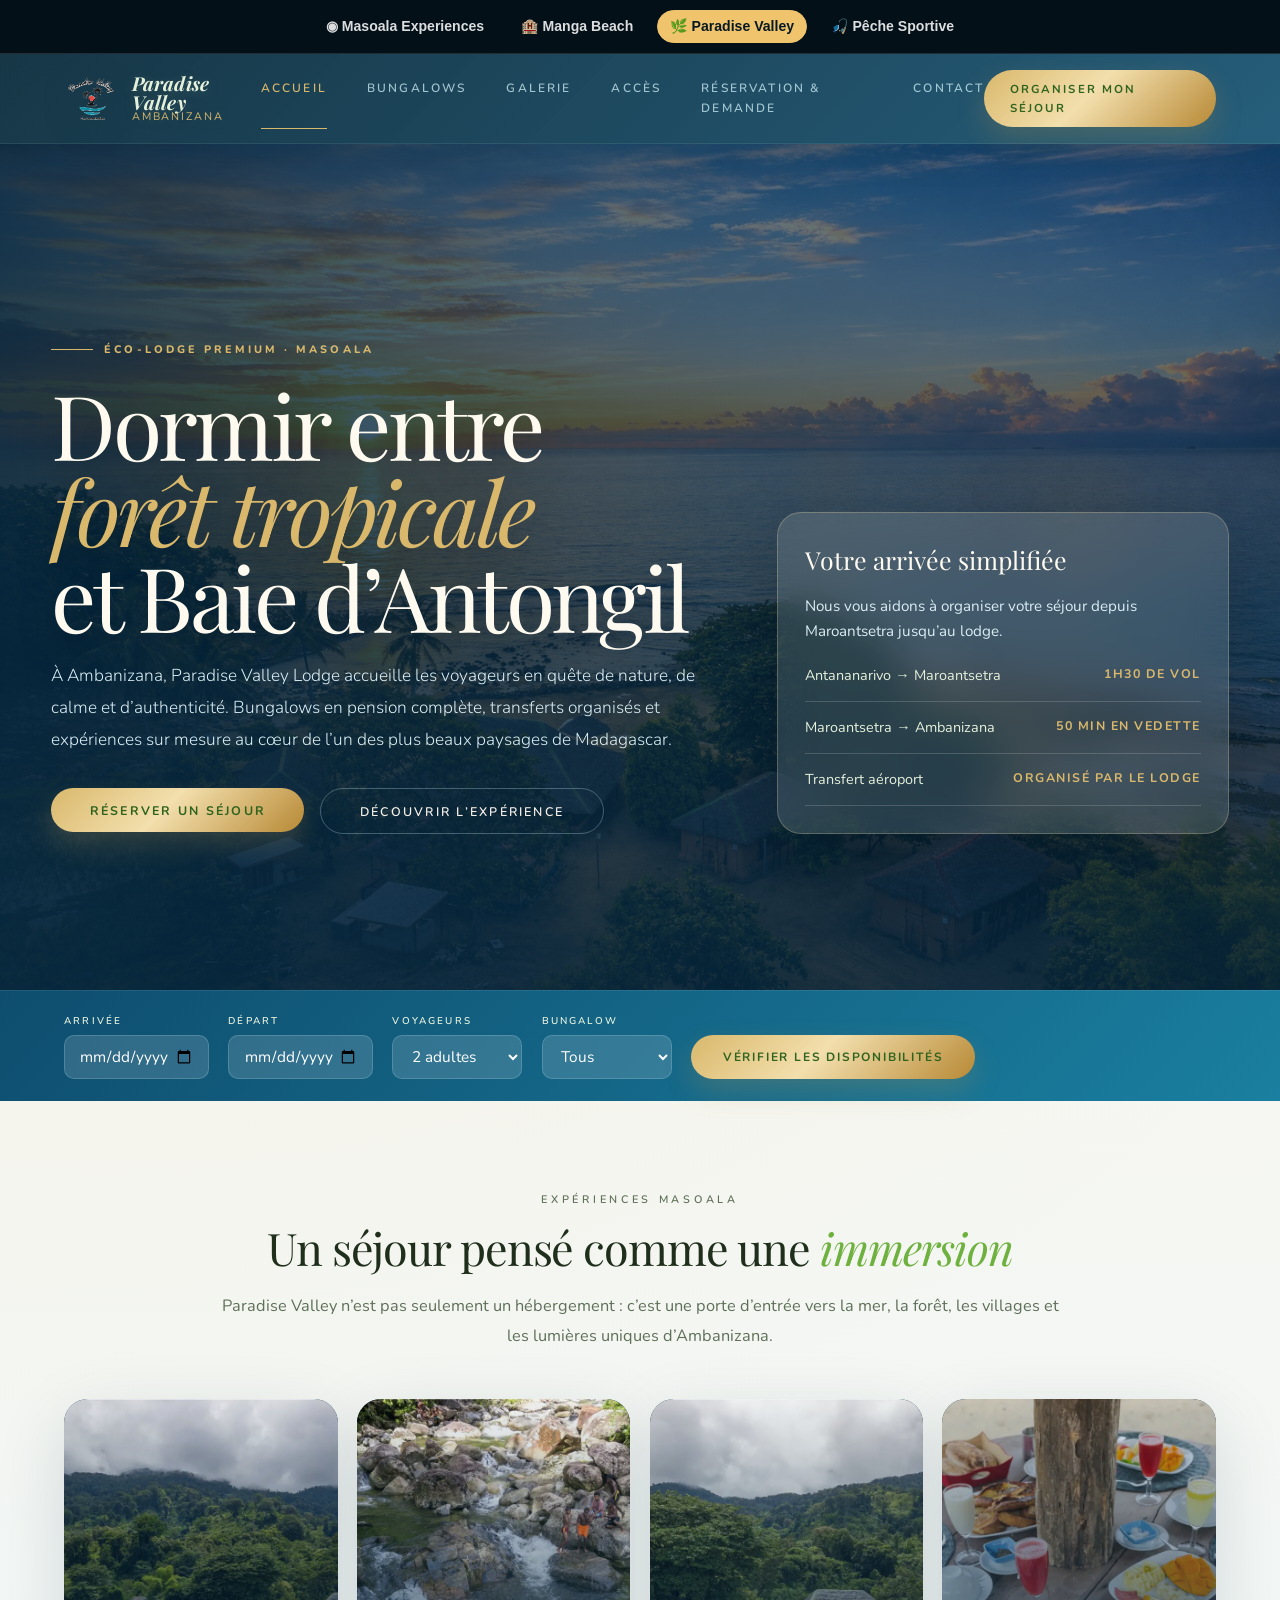
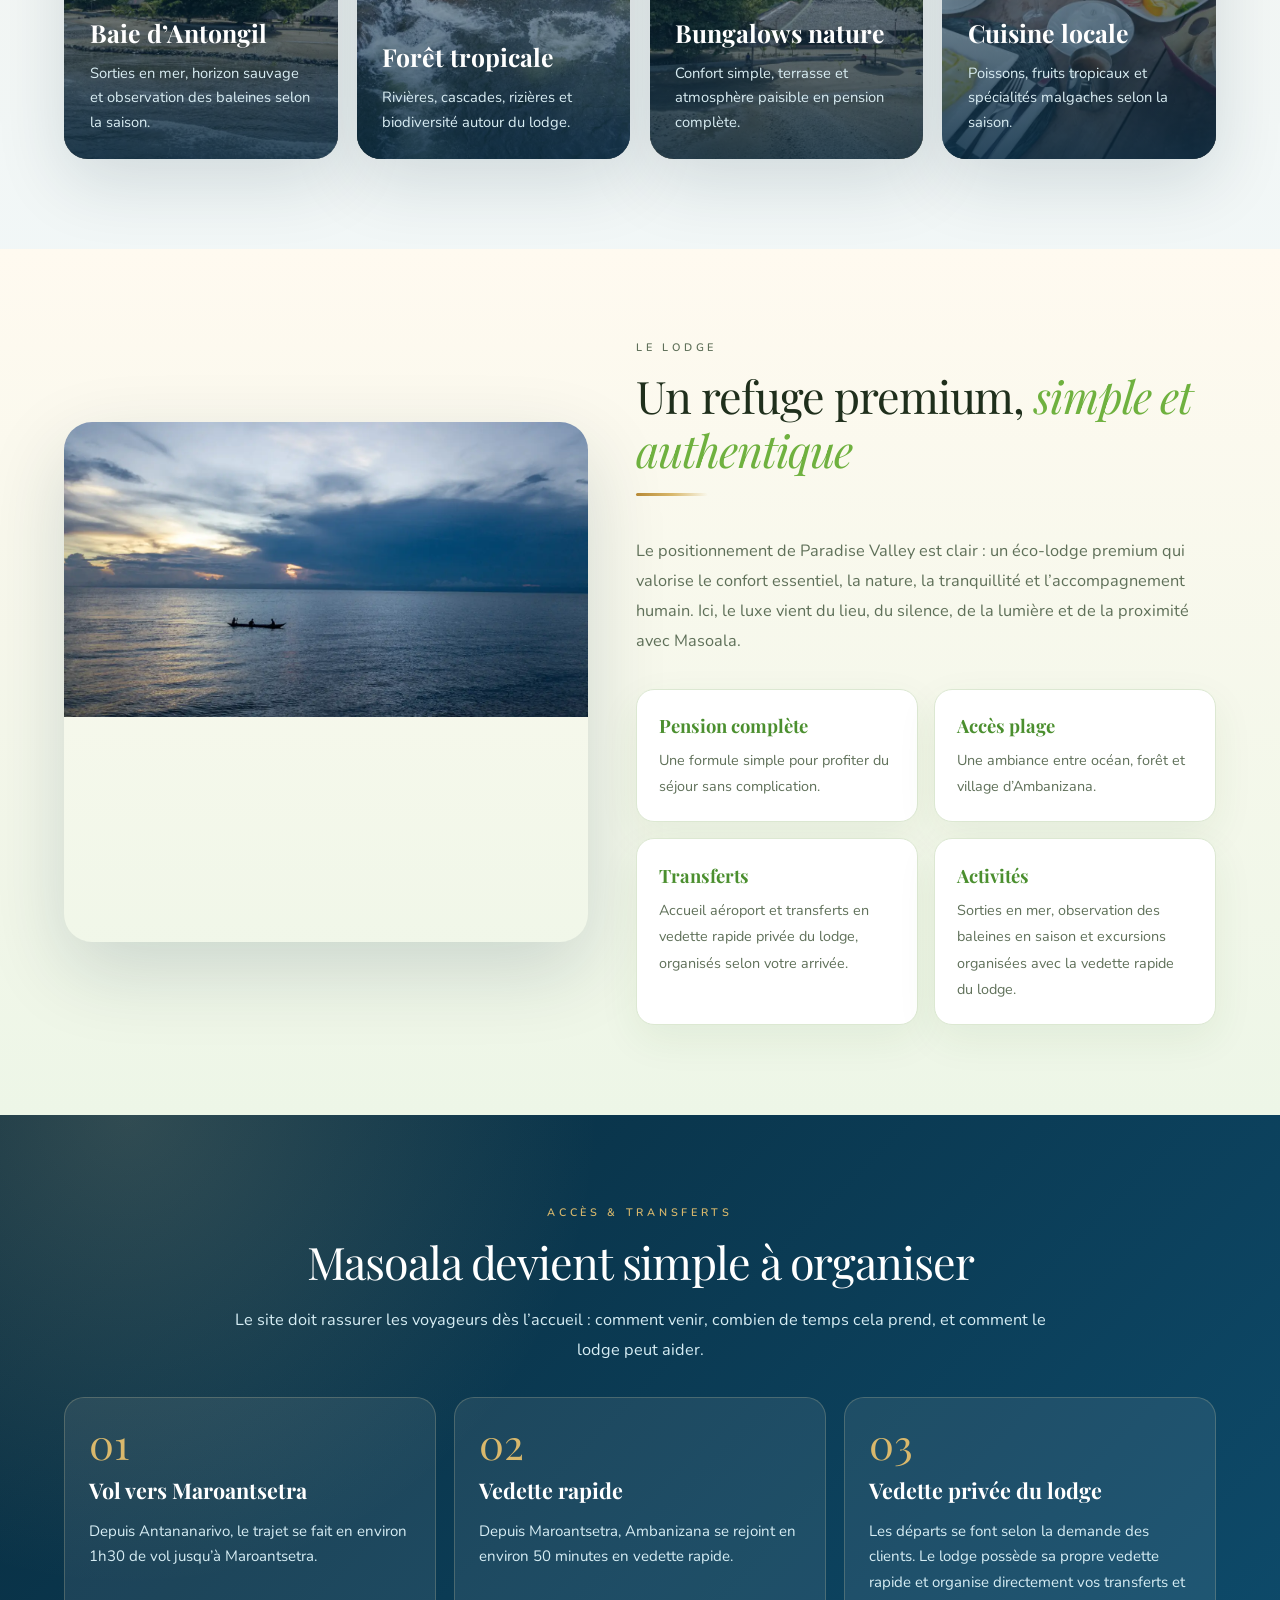
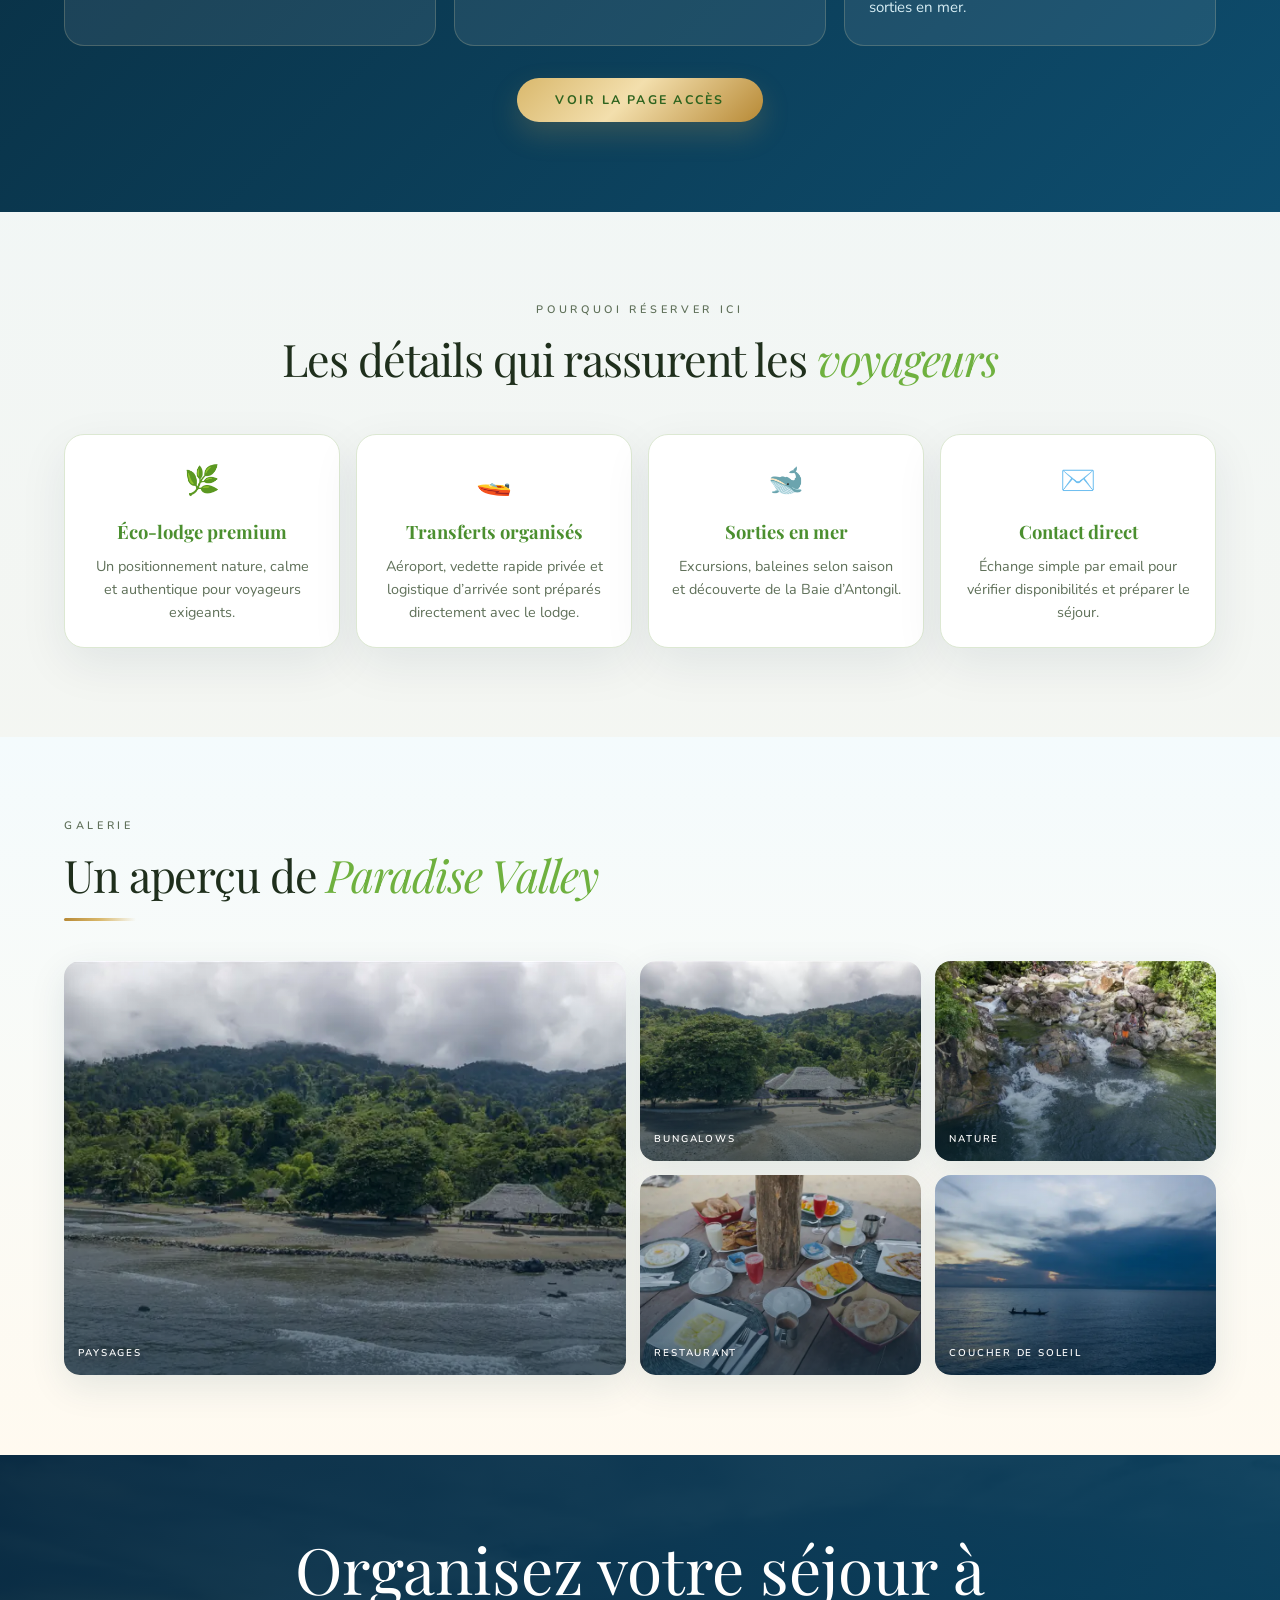
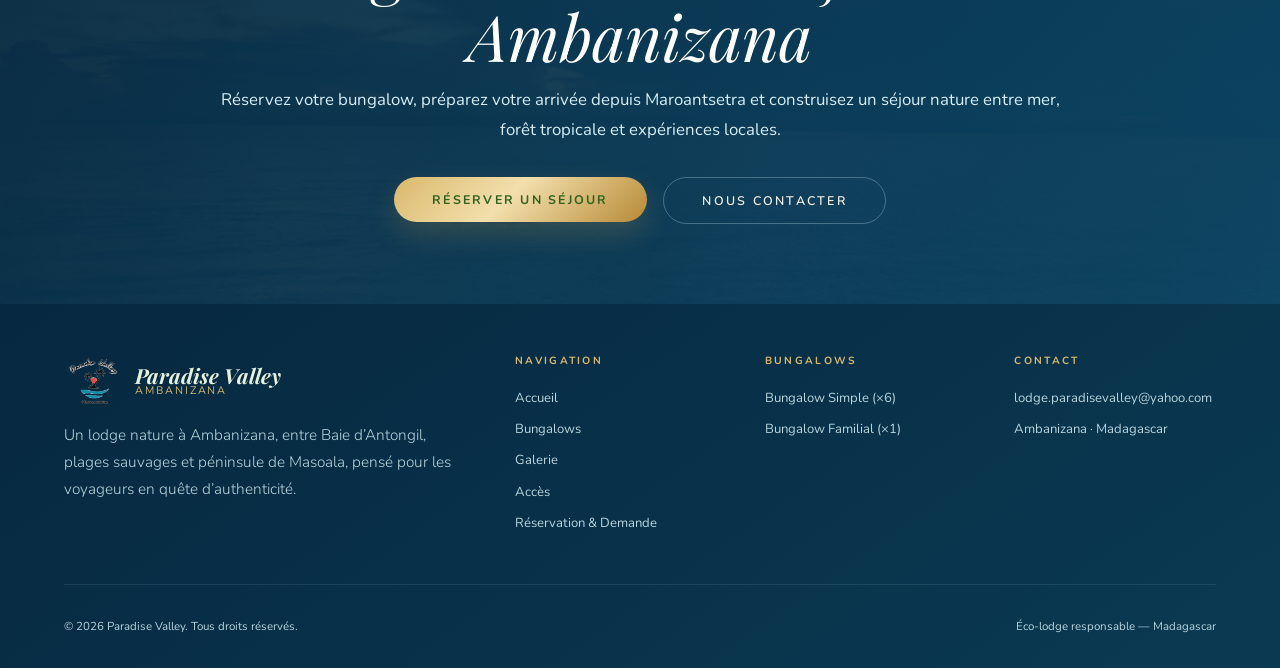
==== index.html @ 570cbd29 "Add files via upload" ====
<!DOCTYPE html>

<html lang="fr"> <head> <meta charset="utf-8"/><meta content="width=device-width, initial-scale=1.0" name="viewport"/> <link href="https://fonts.googleapis.com/css2?family=Playfair+Display:ital,wght@0,400;0,700;1,400&amp;family=Nunito:wght@300;400;600;700&amp;display=swap" rel="stylesheet"/> <style>*,*::before,*::after{margin:0;padding:0;box-sizing:border-box}:root{--ocean:#4b8f2f;--ocean-mid:#6fb13f;--ocean-light:#e6f1dc;--ocean-dark:#2f641f;--sand:#d9b86c;--sand-light:#f6f1e4;--sand-dark:#b78935;--white:#fff;--text:#1f2f1c;--muted:#5f7059;--border:#dce8d2;--light:#edf6e7;--gold-soft:#f0dfb2;--leaf:#73a843;}html{scroll-behavior:smooth}body{font-family:'Nunito',sans-serif;background:var(--sand-light);color:var(--text);overflow-x:hidden}a{text-decoration:none;color:inherit}nav{position:sticky;top:0;z-index:100;display:flex;justify-content:space-between;align-items:center;padding:1.2rem 4rem;background:var(--ocean);border-bottom:1px solid rgba(200,232,240,.1)}.nav-logo{font-family:'Playfair Display',serif;font-size:1.6rem;color:var(--ocean-light)}.nav-logo span{font-style:italic;color:var(--sand)}.nav-links{display:flex;gap:2.5rem;font-size:.75rem;font-weight:600;letter-spacing:.18em;text-transform:uppercase}.nav-links a{color:#8ac8dc;transition:color .2s}.nav-links a:hover,.nav-links a.active{color:var(--sand)}.nav-cta{background:var(--sand);color:var(--ocean);padding:.6rem 1.6rem;font-size:.72rem;letter-spacing:.18em;text-transform:uppercase;font-weight:700;border-radius:2px;cursor:pointer;border:none}.hero{background:var(--ocean);min-height:92vh;display:flex;flex-direction:column;align-items:center;justify-content:center;position:relative;overflow:hidden}.hero-bg{position:absolute;inset:0;width:100%;height:100%}.hero-bg-img{position:absolute;inset:0;width:100%;height:100%;object-fit:cover;opacity:.72;filter:saturate(1.05) contrast(1.05)}.hero::before{content:'';position:absolute;inset:0;background:linear-gradient(180deg,rgba(10,58,82,.40),rgba(10,58,82,.70)),radial-gradient(circle at 50% 35%,rgba(232,213,163,.18),transparent 42%);z-index:1}.hero-content{position:relative;z-index:2;text-align:center;padding:3rem 2rem;animation:fadeUp 1s ease both}@keyframes fadeUp{from{opacity:0;transform:translateY(28px)}to{opacity:1;transform:translateY(0)}}.hero-badge{display:inline-block;border:1px solid var(--sand);color:var(--sand);font-size:.68rem;letter-spacing:.28em;text-transform:uppercase;padding:.45rem 1.4rem;margin-bottom:2rem;border-radius:1px;font-weight:600}.hero-title{font-family:'Playfair Display',serif;font-size:clamp(3rem,7vw,5.5rem);font-weight:400;color:#f5f0e8;line-height:1.08;margin-bottom:1rem}.hero-title em{font-style:italic;color:var(--sand)}.hero-sub{font-size:.9rem;color:var(--ocean-light);font-weight:300;letter-spacing:.12em;margin-bottom:3rem}.hero-actions{display:flex;gap:1rem;justify-content:center;flex-wrap:wrap}.btn-primary{background:var(--sand);color:var(--ocean);padding:.85rem 2.4rem;font-family:'Nunito',sans-serif;font-size:.78rem;letter-spacing:.18em;text-transform:uppercase;font-weight:700;border:none;border-radius:2px;cursor:pointer;transition:opacity .2s,transform .15s}.btn-primary:hover{opacity:.88;transform:translateY(-1px)}.btn-outline{background:transparent;color:#f5f0e8;padding:.85rem 2.4rem;font-family:'Nunito',sans-serif;font-size:.78rem;letter-spacing:.18em;text-transform:uppercase;font-weight:600;border:1px solid rgba(200,232,240,.4);border-radius:2px;cursor:pointer}.btn-outline:hover{border-color:var(--sand);color:var(--sand)}.btn-outline-light{background:transparent;color:#f5f0e8;padding:.85rem 2.4rem;font-family:'Nunito',sans-serif;font-size:.78rem;letter-spacing:.18em;text-transform:uppercase;font-weight:600;border:1px solid rgba(200,232,240,.3);border-radius:2px;cursor:pointer}.hero-scroll{position:absolute;bottom:2rem;left:50%;transform:translateX(-50%);display:flex;flex-direction:column;align-items:center;gap:.5rem;color:rgba(200,232,240,.5);font-size:.65rem;letter-spacing:.2em;text-transform:uppercase;z-index:2}.scroll-line{width:1px;height:40px;background:linear-gradient(to bottom,rgba(200,232,240,.5),transparent);animation:sLine 1.8s ease-in-out infinite}@keyframes sLine{0%{transform:scaleY(0);transform-origin:top}50%{transform:scaleY(1);transform-origin:top}51%{transform:scaleY(1);transform-origin:bottom}100%{transform:scaleY(0);transform-origin:bottom}}.wave{background:var(--ocean);line-height:0}.wave svg{display:block;width:100%}.booking-bar{background:var(--ocean-mid);padding:1.4rem 4rem;display:flex;align-items:flex-end;gap:1.2rem;flex-wrap:wrap}.bk-group{display:flex;flex-direction:column;gap:.35rem}.bk-group label{font-size:.62rem;letter-spacing:.22em;text-transform:uppercase;color:var(--ocean-light);font-weight:600}.bk-group input,.bk-group select{background:rgba(255,255,255,.12);border:1px solid rgba(200,232,240,.2);color:#fff;padding:.55rem .9rem;font-family:'Nunito',sans-serif;font-size:.85rem;border-radius:2px;outline:none}.bk-group input:focus,.bk-group select:focus{border-color:var(--sand)}.bk-group input{width:145px}.bk-group select{width:130px}.bk-group select option{background:var(--ocean-mid)}.btn-search{background:var(--sand);color:var(--ocean);border:none;padding:.7rem 2rem;font-family:'Nunito',sans-serif;font-size:.75rem;letter-spacing:.15em;text-transform:uppercase;font-weight:700;border-radius:2px;cursor:pointer}.nature-strip{background:var(--light);border-top:1px solid var(--border);border-bottom:1px solid var(--border);padding:1.8rem 4rem;display:flex;justify-content:space-around;align-items:center;text-align:center;flex-wrap:wrap;gap:1rem}.ni-label{font-size:.68rem;letter-spacing:.18em;text-transform:uppercase;color:var(--ocean-mid);display:block;margin-top:.4rem;font-weight:600}.section{padding:5rem 4rem}.section-label{font-size:.68rem;letter-spacing:.28em;text-transform:uppercase;color:var(--muted);margin-bottom:.8rem;font-weight:600}.section-title{font-family:'Playfair Display',serif;font-size:clamp(2rem,4vw,2.8rem);font-weight:400;line-height:1.2;margin-bottom:1rem}.section-title em{font-style:italic;color:var(--ocean-mid)}.sand-line{width:50px;height:2px;background:var(--sand-dark);margin-bottom:2.5rem;border-radius:1px}.rooms-grid{display:grid;grid-template-columns:repeat(auto-fit,minmax(260px,1fr));gap:1.5rem}.room-card{background:#fff;border-radius:8px;overflow:hidden;border:1px solid var(--border);transition:transform .25s,box-shadow .25s}.room-card:hover{transform:translateY(-5px);box-shadow:0 16px 48px rgba(14,77,110,.1)}.room-img{height:200px;display:flex;align-items:center;justify-content:center;position:relative;overflow:hidden}.ri-1{background:linear-gradient(135deg,#0e4d6e,#0a3a52)}.ri-2{background:linear-gradient(135deg,#1a7fa0,#0e4d6e)}.ri-3{background:linear-gradient(135deg,#0a3a52,#062840)}.room-tag{position:absolute;top:12px;right:12px;background:var(--sand);color:var(--ocean);font-size:.6rem;letter-spacing:.12em;text-transform:uppercase;padding:4px 10px;border-radius:1px;font-weight:700}.room-body{padding:1.4rem}.room-type{font-size:.62rem;letter-spacing:.22em;text-transform:uppercase;color:var(--muted);margin-bottom:.4rem;font-weight:600}.room-name{font-family:'Playfair Display',serif;font-size:1.3rem;color:var(--ocean);margin-bottom:.6rem}.room-desc{font-size:.82rem;color:var(--muted);line-height:1.7;margin-bottom:1rem;font-weight:300}.room-feats{display:flex;gap:.6rem;flex-wrap:wrap;margin-bottom:1.2rem}.feat{font-size:.68rem;background:var(--light);color:var(--ocean-mid);padding:3px 10px;border-radius:20px;border:1px solid var(--border);font-weight:600}.room-footer{display:flex;justify-content:space-between;align-items:center;border-top:1px solid var(--border);padding-top:1rem}.room-price{font-family:'Playfair Display',serif;font-size:1.3rem;color:var(--ocean)}.room-price span{font-size:.65rem;font-family:'Nunito',sans-serif;color:var(--muted)}.room-btn{background:var(--ocean);color:#fff;border:none;padding:.5rem 1.2rem;font-size:.7rem;letter-spacing:.12em;text-transform:uppercase;border-radius:2px;cursor:pointer;font-family:'Nunito',sans-serif;font-weight:600}.room-btn:hover{background:var(--ocean-mid)}.highlights{background:var(--ocean);padding:5rem 4rem;display:grid;grid-template-columns:1fr 1fr;gap:4rem;align-items:center}.hl-title{font-family:'Playfair Display',serif;font-size:clamp(2rem,4vw,2.8rem);font-weight:400;line-height:1.2;margin-bottom:1rem;color:#f5f0e8}.hl-title em{font-style:italic;color:var(--sand)}.hl-p{font-size:.9rem;color:#a8d8e8;line-height:1.9;font-weight:300;margin-bottom:2rem}.hl-grid{display:grid;grid-template-columns:1fr 1fr;gap:1.2rem}.hl-card{background:rgba(255,255,255,.06);border:1px solid rgba(200,232,240,.12);border-radius:6px;padding:1.2rem}.hl-name{font-family:'Playfair Display',serif;font-size:1rem;color:#f5f0e8;margin-bottom:.4rem}.hl-desc{font-size:.75rem;color:#7ab8cc;line-height:1.6;font-weight:300}.gallery-preview{background:var(--light);padding:5rem 4rem}.gallery-grid{display:grid;grid-template-columns:2fr 1fr 1fr;grid-template-rows:200px 200px;gap:10px;margin-top:2.5rem}.photo-cover{width:100%;height:100%;object-fit:cover;display:block;transition:transform .45s ease}.gi:hover .photo-cover{transform:scale(1.06)}.gi{border-radius:6px;overflow:hidden;position:relative;cursor:pointer}.gi:first-child{grid-row:1/3}.gi-inner{width:100%;height:100%;display:flex;align-items:center;justify-content:center;transition:transform .4s ease}.gi:hover .gi-inner{transform:scale(1.05)}.gc1{background:linear-gradient(135deg,#0e4d6e,#062840)}.gc2{background:linear-gradient(135deg,#1a7fa0,#0e4d6e)}.gc3{background:linear-gradient(135deg,#0a3a52,#1a7fa0)}.gc4{background:linear-gradient(135deg,#1a7fa0,#2a9fc8)}.gc5{background:linear-gradient(135deg,#0e4d6e,#1a7fa0)}.gi-overlay{position:absolute;inset:0;background:rgba(14,77,110,0);transition:background .3s}.gi:hover .gi-overlay{background:rgba(14,77,110,.35)}.gi-label{position:absolute;bottom:.8rem;left:.9rem;font-size:.62rem;letter-spacing:.18em;text-transform:uppercase;color:rgba(255,255,255,.75);font-weight:600}.testi-grid{display:grid;grid-template-columns:repeat(auto-fit,minmax(240px,1fr));gap:1.5rem;margin-top:3rem}.testi-card{background:#fff;border:1px solid var(--border);border-radius:8px;padding:1.8rem;text-align:left}.testi-stars{color:var(--sand-dark);font-size:.9rem;letter-spacing:3px;margin-bottom:1rem}.testi-text{font-family:'Playfair Display',serif;font-size:1rem;font-style:italic;line-height:1.7;color:var(--ocean);margin-bottom:1.2rem}.testi-author{font-size:.72rem;letter-spacing:.12em;text-transform:uppercase;color:var(--muted);font-weight:600}.cta-strip{background:var(--ocean);padding:4rem;display:flex;justify-content:space-between;align-items:center;flex-wrap:wrap;gap:2rem}.cta-title{font-family:'Playfair Display',serif;font-size:2.2rem;font-weight:400;color:#f5f0e8}.cta-title em{font-style:italic;color:var(--sand)}.cta-sub{font-size:.85rem;color:#8ac8dc;margin-top:.4rem;font-weight:300}footer{background:var(--ocean-dark);color:#f5f0e8;padding:3rem 4rem 2rem}.ft-top{display:grid;grid-template-columns:2fr 1fr 1fr 1fr;gap:3rem;padding-bottom:2.5rem;border-bottom:1px solid rgba(200,232,240,.1);margin-bottom:2rem}.ft-logo{font-family:'Playfair Display',serif;font-size:1.5rem;color:var(--ocean-light);margin-bottom:.8rem}.ft-logo span{font-style:italic;color:var(--sand)}.ft-desc{font-size:.8rem;color:#5a8a9f;line-height:1.8;font-weight:300}.ft-col-title{font-size:.65rem;letter-spacing:.22em;text-transform:uppercase;color:var(--sand);margin-bottom:1.2rem;font-weight:700}.ft-col a{display:block;font-size:.82rem;color:#5a8a9f;margin-bottom:.6rem;transition:color .2s}.ft-col a:hover{color:var(--ocean-light)}.ft-bottom{display:flex;justify-content:space-between;align-items:center;font-size:.72rem;color:#a8c9a0;flex-wrap:wrap;gap:1rem}@media(max-width:768px){nav{padding:1rem 1.5rem}.nav-links{display:none}.hero-title{font-size:2.5rem}.booking-bar{padding:1.2rem 1.5rem}.section{padding:3rem 1.5rem}.highlights{grid-template-columns:1fr;padding:3rem 1.5rem;gap:2rem}.gallery-grid{grid-template-columns:1fr 1fr;grid-template-rows:auto}.gi:first-child{grid-row:auto;grid-column:1/3;height:200px}.ft-top{grid-template-columns:1fr;gap:2rem}.cta-strip{padding:2.5rem 1.5rem}.nature-strip{padding:1.5rem}}.hamburger{display:none;flex-direction:column;gap:5px;cursor:pointer;padding:4px;background:none;border:none;z-index:200}.hamburger span{display:block;width:24px;height:2px;background:var(--ocean-light);border-radius:2px;transition:all .3s}.hamburger.open span:nth-child(1){transform:translateY(7px) rotate(45deg)}.hamburger.open span:nth-child(2){opacity:0}.hamburger.open span:nth-child(3){transform:translateY(-7px) rotate(-45deg)}.mobile-menu{display:none;position:fixed;inset:0;background:var(--ocean-dark);z-index:150;flex-direction:column;align-items:center;justify-content:center;gap:2.5rem}.mobile-menu.open{display:flex}.mobile-menu a{font-family:'Playfair Display',serif;font-size:1.8rem;color:#f5f0e8;font-weight:400}.mobile-menu a:hover{color:var(--sand)}.mobile-menu .mob-cta{margin-top:1rem;background:var(--sand);color:var(--ocean);padding:.8rem 2.5rem;font-family:'Nunito',sans-serif;font-size:.8rem;letter-spacing:.18em;text-transform:uppercase;font-weight:700;border-radius:2px;border:none;cursor:pointer}@media(max-width:900px){nav{padding:1rem 1.5rem}.nav-links,.nav-cta{display:none}.hamburger{display:flex}.section{padding:3rem 1.2rem}.gallery-preview{padding:3rem 1.2rem}.hero-title{font-size:clamp(2rem,9vw,3.5rem)}.hero-badge{font-size:.6rem;letter-spacing:.18em}.hero-actions{flex-direction:column;align-items:center;gap:.8rem}.booking-bar{flex-direction:column;padding:1.5rem 1.2rem;gap:1rem}.bk-group input,.bk-group select{width:100%}.bk-group{width:100%}.btn-search{width:100%;padding:.75rem}.nature-strip{padding:1.5rem 1.2rem;gap:1.5rem;justify-content:center}.rooms-grid{grid-template-columns:1fr}.highlights{grid-template-columns:1fr;padding:3rem 1.2rem;gap:2.5rem}.hl-grid{grid-template-columns:1fr 1fr}.gallery-grid{grid-template-columns:1fr 1fr;grid-template-rows:auto}.gi:first-child{grid-row:auto;grid-column:1/3;height:180px}.gi{height:160px}.testi-grid{grid-template-columns:1fr}.cta-strip{padding:2.5rem 1.2rem;flex-direction:column;text-align:center}.cta-title{font-size:1.6rem}.ft-top{grid-template-columns:1fr;gap:2rem;padding-bottom:2rem}.ft-bottom{flex-direction:column;text-align:center;gap:.5rem}.intro{grid-template-columns:1fr;padding:3rem 1.2rem;gap:2rem}.stats{grid-template-columns:1fr 1fr}.bungalows-grid{grid-template-columns:1fr}.familial-card{grid-template-columns:1fr}.fam-img{min-height:220px}.fam-body{padding:2rem 1.5rem}.tarif-bar{padding:1.5rem 1.2rem;gap:2rem}.inclus-section{padding:1.5rem 1.2rem}.tarif-table-section{padding:3rem 1.2rem}.tarif-table{font-size:.78rem}.tarif-table th,.tarif-table td{padding:.6rem .5rem}.res-layout{grid-template-columns:1fr;padding:2rem 1.2rem;gap:1.5rem}.form-row{grid-template-columns:1fr}.form-row.three{grid-template-columns:1fr 1fr}.summary-card{position:static}.extras-grid{grid-template-columns:1fr}.contact-layout{grid-template-columns:1fr}.contact-info{padding:3rem 1.5rem}.contact-form-side{padding:3rem 1.5rem}.map-section{grid-template-columns:1fr}.practical-info{padding:2.5rem 1.5rem}.map-placeholder{min-height:280px}.faq-grid{grid-template-columns:1fr}.filter-bar{padding:1.2rem 1rem;gap:.4rem}.fbtn{padding:.4rem 1rem;font-size:.68rem}.gallery-section{padding:2.5rem 1rem 1.5rem}.grid-hero{grid-template-columns:1fr 1fr;grid-template-rows:auto}.grid-hero .gi:first-child{grid-column:1/3;grid-row:auto;height:220px}.grid-3{grid-template-columns:1fr}.grid-3 .gi{height:180px}.grid-4{grid-template-columns:1fr 1fr}.grid-4 .gi{height:160px}.grid-mixed{grid-template-columns:1fr}.grid-mixed .gi:nth-child(2){grid-column:auto}.alt-bg{padding:2rem 1rem}.page-header{padding:3rem 1.5rem 2.5rem}.ph-title{font-size:2.2rem}}@media(max-width:480px){.hl-grid{grid-template-columns:1fr}.grid-hero{grid-template-columns:1fr}.grid-hero .gi:first-child{grid-column:auto}.grid-4{grid-template-columns:1fr}.stats{grid-template-columns:1fr}.form-row.three{grid-template-columns:1fr}.social-row{justify-content:center}.subject-options{grid-template-columns:1fr}}:root{--shadow-soft:0 18px 60px rgba(10,58,82,.12);--shadow-card:0 12px 36px rgba(10,58,82,.10);--radius-xl:18px;--radius-lg:12px;--cream:#fffaf0;--leaf:#2f6f5e;--coral:#d88c5a}::selection{background:var(--sand);color:var(--ocean-dark)}body{background:linear-gradient(180deg,var(--sand-light),#fffdf7 45%,var(--sand-light));}nav{backdrop-filter:blur(14px);box-shadow:0 8px 28px rgba(6,40,64,.18);padding:1rem 4rem;background:linear-gradient(90deg,rgba(10,58,82,.98),rgba(14,77,110,.98));}.nav-logo{display:flex;align-items:center;gap:.35rem;letter-spacing:.02em;position:relative}.nav-logo::before{content:'✦';display:grid;place-items:center;width:32px;height:32px;border:1px solid rgba(232,213,163,.45);border-radius:50%;font-size:.75rem;color:var(--sand);background:rgba(255,255,255,.04)}.nav-links a{position:relative;padding:.5rem 0;color:rgba(200,232,240,.78)}.nav-links a::after{content:'';position:absolute;left:0;right:0;bottom:.1rem;height:1px;background:var(--sand);transform:scaleX(0);transform-origin:center;transition:transform .25s ease}.nav-links a:hover::after,.nav-links a.active::after{transform:scaleX(1)}.nav-cta,.btn-primary,.btn-search,.btn-submit,.btn-gold,.room-btn,.btn-reserve{border-radius:999px!important;box-shadow:0 10px 24px rgba(0,0,0,.12);transition:transform .2s ease,box-shadow .2s ease,opacity .2s ease,background .2s ease}.nav-cta:hover,.btn-primary:hover,.btn-search:hover,.btn-submit:hover,.btn-gold:hover,.room-btn:hover,.btn-reserve:hover{transform:translateY(-2px);box-shadow:0 14px 30px rgba(0,0,0,.18)}.btn-outline,.btn-outline-light{border-radius:999px!important;transition:all .2s ease}.hero,.page-header{background:radial-gradient(circle at 20% 15%,rgba(232,213,163,.16),transparent 30%),linear-gradient(135deg,var(--ocean-dark),var(--ocean) 55%,#116986)}.hero::after,.page-header::after{content:'';position:absolute;inset:auto 0 0;height:42%;background:linear-gradient(180deg,transparent,rgba(10,58,82,.22));pointer-events:none}.hero-badge,.ph-label{border-radius:999px;background:rgba(232,213,163,.09);border:1px solid rgba(232,213,163,.30);padding:.45rem 1.1rem;display:inline-block}.hero-title,.ph-title,.section-title,.ci-title,.cf-title,.faq-title,.fam-name,.cta-title{letter-spacing:-.02em}.hero-sub,.ph-sub{max-width:780px;margin-left:auto;margin-right:auto;line-height:1.8}.booking-bar,.tarif-bar,.cta-strip{box-shadow:inset 0 1px 0 rgba(255,255,255,.08);background:linear-gradient(135deg,var(--ocean-mid),#0d6883)}.bk-group input,.bk-group select{border-radius:999px;background:rgba(255,255,255,.14)}.nature-strip,.inclus-section,.gallery-preview,.faq-section,.alt-bg{background:linear-gradient(180deg,#f4fbfd,#fffaf0)}.room-card,.b-card,.testi-card,.stat,.form-card,.summary-card,.info-card,.policy-card,.faq-item,.cc-card,.familial-card{border-radius:var(--radius-lg)!important;box-shadow:var(--shadow-card);border-color:rgba(26,127,160,.16)!important}.room-card:hover,.b-card:hover,.testi-card:hover,.faq-item:hover{transform:translateY(-6px);box-shadow:var(--shadow-soft)}.room-img,.b-img,.fam-img,.gi-inner,.lb-img{background-size:cover!important;background-position:center!important;position:relative}.room-img::after,.b-img::after,.fam-img::after,.gi-inner::after{content:'';position:absolute;inset:0;background:radial-gradient(circle at 70% 20%,rgba(232,213,163,.18),transparent 28%),linear-gradient(180deg,rgba(255,255,255,.02),rgba(10,58,82,.18));pointer-events:none}.ri-1,.bi1,.c1,.gc1{background:linear-gradient(135deg,#083447,#0f6e84 55%,#d4b36d)!important}.ri-2,.bi2,.c2,.gc2{background:linear-gradient(135deg,#0d5d77,#1ba0b8 55%,#f0d99b)!important}.ri-3,.bi3,.c3,.gc3{background:linear-gradient(135deg,#062840,#116986 58%,#2f6f5e)!important}.bi4,.c4,.gc4{background:linear-gradient(135deg,#178aaa,#72c7d8 52%,#e8d5a3)!important}.bi5,.c5,.gc5{background:linear-gradient(135deg,#0e4d6e,#2f6f5e 55%,#d88c5a)!important}.bi6,.c6{background:linear-gradient(135deg,#1a7fa0,#0e4d6e 55%,#c4a96b)!important}.room-tag,.b-badge,.fam-tag{border-radius:999px;box-shadow:0 8px 18px rgba(0,0,0,.14)}.feat,.fam-feat{border-radius:999px;background:rgba(26,127,160,.08)}.sand-line{height:3px;border-radius:999px;background:linear-gradient(90deg,var(--sand-dark),var(--sand),transparent)}.gallery-grid,.grid-hero,.grid-3,.grid-4,.grid-mixed{gap:14px}.gi{border-radius:16px;box-shadow:var(--shadow-card)}.gi-overlay{background:linear-gradient(180deg,transparent,rgba(6,40,64,.58))!important}.contact-info,.practical-info,.familial-section,.highlights,.summary-card{background:radial-gradient(circle at 25% 15%,rgba(232,213,163,.12),transparent 28%),linear-gradient(135deg,var(--ocean-dark),var(--ocean))!important}input,select,textarea{transition:border-color .2s ease,box-shadow .2s ease}input:focus,select:focus,textarea:focus{box-shadow:0 0 0 4px rgba(26,127,160,.12)}footer{background:linear-gradient(135deg,#062840,var(--ocean-dark));}.mobile-menu{background:radial-gradient(circle at 30% 20%,rgba(232,213,163,.12),transparent 32%),linear-gradient(135deg,#062840,var(--ocean-dark))}@media(max-width:900px){nav{padding:1rem 1.2rem}.nav-logo::before{width:28px;height:28px}.mobile-menu a{font-size:1.55rem}.hero{min-height:86vh}.page-header{padding-top:3.5rem}.room-opt{align-items:flex-start}.room-opt-price{text-align:left}.hero-actions a,.hero-actions button,.cta-strip a,.cta-strip button{width:100%}.hero-actions,.cta-strip>div:last-child{width:100%}.hero-actions button,.cta-strip button{justify-content:center}}:root{--gold:#e8d5a3;--gold-deep:#b8954f;--ink:#082b3d;--glass:rgba(255,255,255,.08);--shadow-soft:0 24px 70px rgba(8,43,61,.14);--shadow-deep:0 28px 90px rgba(8,43,61,.28)}body{background:radial-gradient(circle at 8% 0%,rgba(232,213,163,.22),transparent 28%),linear-gradient(180deg,#fbf6ea 0%,#eef7fb 45%,#faf5e9 100%)}nav{backdrop-filter:blur(18px);-webkit-backdrop-filter:blur(18px);background:linear-gradient(135deg,rgba(8,43,61,.94),rgba(14,77,110,.9));box-shadow:0 10px 34px rgba(8,43,61,.18)}.nav-logo{letter-spacing:.02em;text-shadow:0 2px 14px rgba(232,213,163,.18)}.nav-links a{position:relative;padding:.4rem 0}.nav-links a::after{content:'';position:absolute;left:0;right:0;bottom:-.25rem;height:1px;background:var(--sand);transform:scaleX(0);transform-origin:center;transition:transform .25s ease}.nav-links a:hover::after,.nav-links a.active::after{transform:scaleX(1)}.nav-cta,.btn-primary,.btn-search,.btn-submit,.btn-gold,.room-btn,.btn-reserve{background:linear-gradient(135deg,var(--sand),#f3dfad 45%,var(--sand-dark));box-shadow:0 12px 28px rgba(184,149,79,.24);border:0;color:var(--ocean-dark);transition:transform .2s ease,box-shadow .2s ease,filter .2s ease}.nav-cta:hover,.btn-primary:hover,.btn-search:hover,.btn-submit:hover,.btn-gold:hover,.room-btn:hover,.btn-reserve:hover{transform:translateY(-2px);box-shadow:0 18px 40px rgba(184,149,79,.33);filter:saturate(1.05)}.page-header,.hero{background:radial-gradient(circle at 50% 0%,rgba(232,213,163,.12),transparent 35%),linear-gradient(145deg,#082b3d 0%,#0e4d6e 55%,#1a7fa0 100%)}.ph-label,.section-label,.faq-label,.ci-label,.sec-cat-label{letter-spacing:.34em}.ph-title,.hero-title,.section-title,.ci-title,.cf-title,.faq-title{letter-spacing:-.025em}.ph-sub,.hero-sub{opacity:.92}.booking-bar,.tarif-bar,.cta-strip{background:linear-gradient(135deg,#0e4d6e,#1a7fa0);box-shadow:inset 0 1px 0 rgba(255,255,255,.08)}.form-card,.summary-card,.info-card,.policy-card,.room-card,.b-card,.stat,.faq-item,.contact-form-side,.success-box{box-shadow:var(--shadow-soft);border-color:rgba(208,232,239,.85)}.form-card,.room-card,.b-card,.faq-item,.info-card,.policy-card,.stat{border-radius:16px}.summary-card{border-radius:18px;background:linear-gradient(160deg,#082b3d,#0e4d6e 70%,#135f7d);box-shadow:var(--shadow-deep);border:1px solid rgba(200,232,240,.16)}.room-opt{border-radius:14px;background:linear-gradient(180deg,#fff,#fbfdfe)}.room-opt.selected{background:linear-gradient(135deg,#eef7fb,#fff8e5);box-shadow:0 14px 42px rgba(14,77,110,.1)}.fg input,.fg select,.fg textarea,.bk-group input,.bk-group select{border-radius:10px;transition:border-color .2s,box-shadow .2s,background .2s}.fg input:focus,.fg select:focus,.fg textarea:focus{box-shadow:0 0 0 4px rgba(26,127,160,.12)}.room-img,.b-img,.gi-inner,.fam-img{position:relative}.room-img::after,.b-img::after,.gi-inner::after,.fam-img::after{content:'';position:absolute;inset:0;background:linear-gradient(135deg,rgba(255,255,255,.08),transparent 35%,rgba(232,213,163,.10));pointer-events:none}.sand-line{height:3px;background:linear-gradient(90deg,var(--sand-dark),var(--sand),transparent);width:72px}.step{background:linear-gradient(135deg,var(--ocean),var(--ocean-mid));box-shadow:0 8px 18px rgba(14,77,110,.22)}.policy-item::before{color:var(--gold-deep)}.sum-total-val{font-size:2rem;text-shadow:0 6px 26px rgba(232,213,163,.18)}footer{background:linear-gradient(145deg,#062840,#0a3a52);box-shadow:0 -20px 60px rgba(8,43,61,.12)}@media(max-width:900px){.page-header{padding-top:3.4rem}.form-card{padding:1.5rem}.room-opt{align-items:flex-start}.room-opt-price{text-align:left}.summary-card{top:auto}.mobile-menu{background:linear-gradient(145deg,#062840,#0e4d6e)}}.experience-photo{width:100%;height:100%;object-fit:cover;display:block;transition:transform .45s ease;filter:saturate(1.05) contrast(1.02)}.gi:hover .experience-photo{transform:scale(1.06)}html{font-size:16px;scroll-behavior:smooth;}body{font-size:1rem;line-height:1.65;-webkit-font-smoothing:antialiased;text-rendering:optimizeLegibility;}img{max-width:100%;height:auto;}p,.intro-p,.room-desc,.b-desc,.fam-desc,.hl-p,.hl-desc,.ci-p,.cf-sub,.faq-a,.pi-val,.info-item-text,.policy-item,.form-note,.sum-note,.ft-desc,.conv-sub,.transfer-desc{font-size:.96rem;line-height:1.75;}.section-label,.intro-label,.faq-label,.room-type,.b-type,.fam-type,.cc-label,.pi-label,.form-sec-title,.transfer-title{opacity:1;}.summary-card{background:#ffffff !important;color:var(--text) !important;border:1px solid var(--border) !important;box-shadow:0 14px 38px rgba(10,58,82,.10) !important;position:sticky;top:100px;z-index:3;opacity:1 !important;backdrop-filter:none !important;-webkit-backdrop-filter:none !important;}.summary-card::before,.summary-card::after{display:none !important;content:none !important;}.summary-card *{text-shadow:none !important;}.sum-title{color:var(--ocean) !important;border-bottom:1px solid var(--border) !important;}.sum-row-label,.sum-total-label{color:var(--muted) !important;}.sum-row-val{color:var(--text) !important;font-weight:700;text-align:right;}.sum-divider{background:var(--border) !important;}.sum-total-val{color:var(--ocean) !important;font-weight:800;}.sum-note{color:var(--muted) !important;}.transfer-box,.transfer-option{background:#ffffff;}.transfer-box{border:1px solid var(--border);box-shadow:0 8px 24px rgba(10,58,82,.04);}.transfer-name{color:var(--text);}.transfer-desc{color:var(--muted);}.contact-info .ci-p,.practical-info .pi-val,.highlights .hl-p,.highlights .hl-desc,.familial-section .fam-desc,.cta-strip .cta-sub{color:#d6edf4;}.cc-val,.cc-val a{color:#e4f4f7;}footer .ft-desc,footer .ft-col a,footer .ft-bottom,.ft-copy{color:#b8d4dc;}input,select,textarea,.fg input,.fg select,.fg textarea,.bk-group input,.bk-group select{font-size:.96rem;min-height:44px;}button,.btn-primary,.btn-outline,.btn-outline-light,.btn-search,.btn-submit,.btn-reserve,.btn-gold,.nav-cta,.btn-whatsapp,.btn-res-mini,.btn-wa-mini{min-height:44px;}.gi-overlay{background:linear-gradient(180deg,transparent,rgba(6,40,64,.62)) !important;}.gi-label,.gi-cap-title,.gi-cap-sub,.gi-caption{color:#fff !important;text-shadow:0 2px 12px rgba(0,0,0,.55);}@media(max-width:1024px){nav{padding:1rem 1.5rem;}.section,.gallery-preview,.gallery-section,.alt-bg,.faq-section,.tarif-table-section{padding-left:1.5rem;padding-right:1.5rem;}.res-layout{grid-template-columns:1fr;padding:2rem 1.5rem;}.summary-card{position:relative !important;top:auto !important;width:100%;}}@media(max-width:900px){html{font-size:17px;}body{line-height:1.7;}.nav-links,.nav-cta{display:none;}.hamburger{display:flex;}.hero{min-height:86vh;}.hero-title{font-size:clamp(2.35rem,10vw,3.8rem) !important;}.ph-title{font-size:2.35rem !important;}.section-title,.intro-title,.hl-title,.ci-title,.faq-title{font-size:clamp(1.85rem,7vw,2.35rem) !important;}.booking-bar{flex-direction:column;align-items:stretch;padding:1.4rem 1.2rem;}.bk-group,.bk-group input,.bk-group select,.btn-search{width:100%;}.rooms-grid,.bungalows-grid,.testi-grid,.faq-grid,.contact-layout,.map-section{grid-template-columns:1fr !important;}.intro,.highlights,.familial-card{grid-template-columns:1fr !important;}.stats{grid-template-columns:1fr 1fr;}.form-row,.form-row.three{grid-template-columns:1fr !important;}.subject-options{grid-template-columns:1fr !important;}.gallery-grid,.grid-hero,.grid-3,.grid-4,.grid-mixed,.premium-photo-grid,.restaurant-grid{grid-template-columns:1fr 1fr !important;}.gallery-grid .gi:first-child,.grid-hero .gi:first-child,.premium-photo-grid .gi.featured,.restaurant-grid .gi.featured{grid-column:1/3 !important;}.gi{min-height:170px;}.contact-info,.contact-form-side,.practical-info,.familial-section,.highlights{padding:3rem 1.5rem !important;}.cta-strip{flex-direction:column;align-items:flex-start;text-align:left;padding:2.5rem 1.5rem !important;}.cta-strip>div,.cta-strip a,.cta-strip button{width:100%;}footer,.ft-top,.ft-bottom{text-align:left;}.ft-top{grid-template-columns:1fr !important;}}@media(max-width:560px){html{font-size:17px;}nav{padding:.95rem 1rem !important;}.nav-logo{font-size:1.35rem !important;}.page-header{padding:3rem 1rem 2.4rem !important;}.hero-content{padding:2.4rem 1rem;}.hero-title{font-size:2.35rem !important;}.hero-sub,.ph-sub{font-size:.95rem !important;line-height:1.65;letter-spacing:.06em;}.hero-actions,.quick-contact,.conversion-room-cta,.fam-footer,.b-footer,.room-footer{flex-direction:column;align-items:stretch !important;}.btn-primary,.btn-outline,.btn-outline-light,.btn-search,.btn-submit,.btn-reserve,.btn-gold,.btn-whatsapp,.btn-res-mini,.btn-wa-mini,.room-btn{width:100% !important;text-align:center;}.section,.gallery-preview,.gallery-section,.alt-bg,.faq-section,.tarif-table-section,.res-layout{padding-left:1rem !important;padding-right:1rem !important;}.gallery-grid,.grid-hero,.grid-3,.grid-4,.grid-mixed,.premium-photo-grid,.restaurant-grid{grid-template-columns:1fr !important;}.gallery-grid .gi:first-child,.grid-hero .gi:first-child,.premium-photo-grid .gi.featured,.restaurant-grid .gi.featured{grid-column:auto !important;}.gi,.grid-3 .gi,.grid-4 .gi,.grid-mixed .gi,.premium-photo-grid .gi,.restaurant-grid .gi,.premium-photo-grid .gi.featured,.restaurant-grid .gi.featured{height:220px !important;}.stats{grid-template-columns:1fr;}.room-opt{flex-direction:column;align-items:flex-start;}.room-opt-price{text-align:left;}.sum-row{gap:1rem;align-items:flex-start;}.sum-row-val{max-width:55%;}.tarif-table{display:block;overflow-x:auto;white-space:nowrap;}footer{padding:2rem 1rem;}.ft-links{flex-direction:column;gap:.8rem;}}nav{top:38px!important}.mobile-menu{top:38px!important;height:calc(100vh - 38px)!important}@media(max-width:900px){}@media(max-width:560px){}}.pv-sticky-wa{position:fixed;right:20px;bottom:20px;z-index:999;display:inline-flex;align-items:center;justify-content:center;gap:.55rem;background:linear-gradient(135deg,var(--ocean),var(--ocean-dark));color:#fff;padding:.9rem 1.35rem;border-radius:999px;font-size:.68rem;letter-spacing:.16em;text-transform:uppercase;font-weight:800;box-shadow:0 14px 34px rgba(31,47,28,.24);border:1px solid rgba(255,255,255,.18);transition:transform .2s ease,box-shadow .2s ease,filter .2s ease;}.pv-sticky-wa:hover{transform:translateY(-2px);filter:saturate(1.08);box-shadow:0 18px 42px rgba(31,47,28,.30)}.pv-conversion{background:linear-gradient(180deg,#fffaf0,#edf6e7);}.pv-conversion-grid{display:grid;grid-template-columns:repeat(3,1fr);gap:1.25rem;margin-top:2.5rem}.pv-conversion-card{background:#fff;border:1px solid var(--border);border-radius:18px;padding:1.8rem;box-shadow:0 18px 52px rgba(47,100,31,.08);transition:transform .22s ease,box-shadow .22s ease}.pv-conversion-card:hover{transform:translateY(-5px);box-shadow:0 24px 64px rgba(47,100,31,.12)}.pv-conversion-icon{font-size:1.7rem;margin-bottom:.85rem}.pv-conversion-card h3{font-family:'Playfair Display',serif;font-size:1.25rem;color:var(--ocean);font-weight:400;margin-bottom:.65rem}.pv-conversion-card p{font-size:.9rem;color:var(--muted);line-height:1.75;font-weight:300}.pv-experience-band{background:linear-gradient(135deg,var(--light),#fffaf0);padding:4.6rem 4rem;text-align:center;border-top:1px solid var(--border);border-bottom:1px solid var(--border)}.pv-experience-actions{margin-top:2rem;display:flex;gap:1rem;justify-content:center;flex-wrap:wrap}.btn-outline-dark{display:inline-flex;align-items:center;justify-content:center;background:transparent;color:var(--ocean);padding:.85rem 2.2rem;font-family:'Nunito',sans-serif;font-size:.78rem;letter-spacing:.18em;text-transform:uppercase;font-weight:800;border:1px solid rgba(75,143,47,.32);border-radius:999px;cursor:pointer;transition:all .2s ease}.btn-outline-dark:hover{border-color:var(--sand);color:var(--sand-dark);transform:translateY(-2px)}@media(max-width:900px){.pv-conversion-grid{grid-template-columns:1fr}.pv-experience-band{padding:3rem 1.2rem}.pv-sticky-wa{left:16px;right:16px;bottom:16px;width:auto}.pv-experience-actions a{width:100%}}.nav-logo{display:flex!important;align-items:center!important;gap:.85rem!important;letter-spacing:.02em;position:relative}.nav-logo::before{display:none!important;content:none!important}.nav-logo-mark{width:54px;height:54px;object-fit:contain;display:block;flex-shrink:0;filter:drop-shadow(0 8px 20px rgba(0,0,0,.18))}.nav-logo-text{display:flex;flex-direction:column;line-height:1}.nav-logo-text strong{font-family:'Playfair Display',serif;font-size:1.2rem;color:var(--ocean-light);font-weight:700;letter-spacing:.01em}.nav-logo-text span{font-family:'Nunito',sans-serif;font-size:.68rem;letter-spacing:.18em;text-transform:uppercase;color:var(--sand)!important;font-style:normal!important}.ft-logo{display:flex!important;align-items:center!important;gap:.8rem!important;color:var(--ocean-light)!important}.ft-logo-mark{width:58px;height:58px;object-fit:contain;display:block;flex-shrink:0}.ft-logo-text{display:flex;flex-direction:column;line-height:1}.ft-logo-text strong{font-family:'Playfair Display',serif;font-size:1.3rem;color:var(--ocean-light);font-weight:700}.ft-logo-text span{font-family:'Nunito',sans-serif;font-size:.68rem;letter-spacing:.18em;text-transform:uppercase;color:var(--sand)!important;font-style:normal!important}@media(max-width:900px){.nav-logo-mark{width:46px;height:46px}.nav-logo-text strong{font-size:1.05rem}.nav-logo-text span{font-size:.6rem}.ft-logo-mark{width:50px;height:50px}.ft-logo-text strong{font-size:1.15rem}}.pv-hero-premium{min-height:94vh;position:relative;display:grid;place-items:center;overflow:hidden;background:#082b3d;color:#fff}.pv-hero-premium .hero-bg-img{position:absolute;inset:0;width:100%;height:100%;object-fit:cover;opacity:.78;filter:saturate(1.08) contrast(1.06)}.pv-hero-premium::before{content:'';position:absolute;inset:0;background:linear-gradient(90deg,rgba(6,40,64,.78),rgba(6,40,64,.45) 45%,rgba(6,40,64,.20)),linear-gradient(180deg,rgba(6,40,64,.18),rgba(6,40,64,.70));z-index:1}.pv-hero-inner{position:relative;z-index:2;width:min(1180px,92vw);display:grid;grid-template-columns:1.2fr .8fr;gap:3rem;align-items:end;padding:6rem 0 4rem}.pv-kicker{display:inline-flex;align-items:center;gap:.7rem;color:var(--sand);font-size:.68rem;letter-spacing:.28em;text-transform:uppercase;font-weight:800;margin-bottom:1.4rem}.pv-kicker::before{content:'';width:42px;height:1px;background:var(--sand)}.pv-hero-title{font-family:'Playfair Display',serif;font-size:clamp(3.3rem,7vw,6.6rem);font-weight:400;line-height:.96;letter-spacing:-.04em;margin-bottom:1.3rem;color:#fffaf0;text-shadow:0 14px 38px rgba(0,0,0,.26)}.pv-hero-title em{font-style:italic;color:var(--sand)}.pv-hero-text{max-width:680px;color:#d9edf3;font-size:1.08rem;line-height:1.85;margin-bottom:2rem;font-weight:300}.pv-hero-actions{display:flex;gap:1rem;flex-wrap:wrap}.pv-hero-card{background:rgba(255,250,240,.12);border:1px solid rgba(232,213,163,.28);backdrop-filter:blur(18px);-webkit-backdrop-filter:blur(18px);border-radius:24px;padding:1.7rem;box-shadow:0 28px 80px rgba(0,0,0,.22)}.pv-hero-card-title{font-family:'Playfair Display',serif;font-size:1.55rem;color:#fffaf0;margin-bottom:.8rem}.pv-hero-list{display:grid;gap:.9rem;margin-top:1.2rem}.pv-hero-list div{display:flex;justify-content:space-between;gap:1rem;border-bottom:1px solid rgba(255,255,255,.16);padding-bottom:.8rem;color:#e6f1dc;font-size:.9rem}.pv-hero-list strong{color:var(--sand);font-size:.78rem;text-transform:uppercase;letter-spacing:.12em}.pv-premium-section{padding:5.6rem 4rem}.pv-section-center{text-align:center;max-width:900px;margin:0 auto 3rem}.pv-section-sub{color:var(--muted);font-size:1.02rem;line-height:1.85;max-width:850px;margin:0 auto}.pv-experience-grid{display:grid;grid-template-columns:repeat(4,1fr);gap:1.2rem}.pv-experience-card{min-height:360px;border-radius:24px;overflow:hidden;position:relative;box-shadow:0 22px 70px rgba(8,43,61,.14);background:#082b3d}.pv-experience-card img{position:absolute;inset:0;width:100%;height:100%;object-fit:cover;transition:transform .5s ease;filter:saturate(1.06)}.pv-experience-card:hover img{transform:scale(1.06)}.pv-experience-card::after{content:'';position:absolute;inset:0;background:linear-gradient(180deg,rgba(6,40,64,.05),rgba(6,40,64,.82))}.pv-experience-content{position:absolute;inset:auto 0 0;padding:1.6rem;z-index:2;color:#fff}.pv-experience-content h3{font-family:'Playfair Display',serif;font-size:1.55rem;margin-bottom:.45rem}.pv-experience-content p{font-size:.92rem;line-height:1.65;color:#d9edf3}.pv-lodge-story{display:grid;grid-template-columns:.95fr 1.05fr;gap:3rem;align-items:center;background:linear-gradient(180deg,#fffaf0,#edf6e7)}.pv-story-photo{border-radius:28px;overflow:hidden;min-height:520px;box-shadow:0 28px 80px rgba(8,43,61,.16)}.pv-story-photo img{width:100%;height:100%;object-fit:cover;display:block}.pv-story-list{display:grid;grid-template-columns:1fr 1fr;gap:1rem;margin-top:2rem}.pv-story-item{background:#fff;border:1px solid var(--border);border-radius:18px;padding:1.35rem;box-shadow:0 14px 42px rgba(47,100,31,.07)}.pv-story-item strong{display:block;font-family:'Playfair Display',serif;color:var(--ocean);font-size:1.15rem;margin-bottom:.35rem}.pv-story-item span{color:var(--muted);font-size:.9rem;line-height:1.6}.pv-access-strip{background:radial-gradient(circle at 10% 0%,rgba(232,213,163,.18),transparent 35%),linear-gradient(135deg,#082b3d,#0e4d6e);color:#fff}.pv-access-grid{display:grid;grid-template-columns:1fr 1fr 1fr;gap:1.1rem;margin-top:2rem}.pv-access-card{background:rgba(255,255,255,.08);border:1px solid rgba(232,213,163,.22);border-radius:20px;padding:1.5rem}.pv-access-card .num{font-family:'Playfair Display',serif;font-size:2.6rem;color:var(--sand);line-height:1}.pv-access-card h3{font-family:'Playfair Display',serif;font-size:1.35rem;margin:.6rem 0}.pv-access-card p{color:#d6edf4;line-height:1.7;font-size:.94rem}.pv-trust-grid{display:grid;grid-template-columns:repeat(4,1fr);gap:1rem}.pv-trust-card{background:#fff;border:1px solid var(--border);border-radius:20px;padding:1.4rem;text-align:center;box-shadow:0 16px 48px rgba(8,43,61,.08)}.pv-trust-icon{font-size:1.8rem;margin-bottom:.8rem}.pv-trust-card h3{font-family:'Playfair Display',serif;color:var(--ocean);font-size:1.15rem;margin-bottom:.45rem}.pv-trust-card p{font-size:.9rem;color:var(--muted);line-height:1.6}.pv-final-cta{position:relative;overflow:hidden;background:#082b3d;color:#fff;text-align:center;padding:5rem 2rem}.pv-final-cta::before{content:'';position:absolute;inset:0;background:url('assets/images/galerie/nature/nature-11.webp') center/cover;opacity:.28}.pv-final-cta::after{content:'';position:absolute;inset:0;background:linear-gradient(135deg,rgba(6,40,64,.86),rgba(14,77,110,.74))}.pv-final-inner{position:relative;z-index:2;max-width:850px;margin:auto}.pv-final-inner h2{font-family:'Playfair Display',serif;font-size:clamp(2.2rem,5vw,4rem);font-weight:400;line-height:1.05;margin-bottom:1rem}.pv-final-inner p{color:#d6edf4;font-size:1.05rem;line-height:1.8;margin-bottom:2rem}@media(max-width:1024px){.pv-hero-inner,.pv-lodge-story{grid-template-columns:1fr}.pv-experience-grid,.pv-trust-grid{grid-template-columns:1fr 1fr}.pv-access-grid{grid-template-columns:1fr}.pv-hero-card{max-width:520px}.pv-premium-section{padding:4rem 1.5rem}}@media(max-width:620px){.pv-hero-inner{padding:4.5rem 0 3rem}.pv-hero-title{font-size:2.7rem}.pv-hero-actions a,.pv-hero-actions button{width:100%}.pv-experience-grid,.pv-trust-grid,.pv-story-list{grid-template-columns:1fr}.pv-experience-card{min-height:290px}.pv-story-photo{min-height:330px}.pv-hero-card{padding:1.25rem}.pv-hero-list div{flex-direction:column;gap:.25rem}.pv-premium-section{padding:3.4rem 1rem}}.ecosystem-nav{position:relative;z-index:9999;display:flex;justify-content:center;align-items:center;gap:.65rem;flex-wrap:wrap;padding:.62rem 1rem;background:#041018;color:#fff;font-family:Arial,sans-serif;font-size:.88rem;line-height:1.2;border-bottom:1px solid rgba(255,255,255,.12)}.ecosystem-nav a{display:inline-flex;align-items:center;gap:.35rem;padding:.45rem .75rem;border-radius:999px;color:rgba(255,255,255,.86);text-decoration:none;font-weight:800;border:1px solid transparent;transition:.2s}.ecosystem-nav a:hover{background:rgba(255,255,255,.10);color:#fff}.ecosystem-nav a.active{background:#f0c36d;color:#061923;border-color:#f0c36d}@media(max-width:720px){.ecosystem-nav{justify-content:flex-start;overflow-x:auto;flex-wrap:nowrap;padding:.58rem .8rem}.ecosystem-nav a{white-space:nowrap;font-size:.82rem}}html{scroll-padding-top:0!important}body{padding-top:0!important}nav{top:0!important}.mobile-menu{top:0!important}</style> <!-- Google tag (gtag.js) -->
<script async="" src="https://www.googletagmanager.com/gtag/js?id=G-XXXXXXXXXX"></script>
<script>window.dataLayer=window.dataLayer||[];function gtag(){dataLayer.push(arguments);}gtag('js',new Date());gtag('config','G-XXXXXXXXXX');</script>
<link href="favicon.ico" rel="icon"/>
<title>Paradise Valley Lodge Ambanizana | Éco-lodge Masoala</title>
<meta content="Séjournez à Paradise Valley Lodge à Ambanizana, éco-lodge entre forêt tropicale, Baie d’Antongil et Parc National de Masoala : bungalows en pension complète, transferts depuis Maroantsetra, plage et nature." name="description"/>
<meta content="index, follow, max-image-preview:large" name="robots"/>
<meta content="Paradise Valley Lodge" name="author"/>
<link href="https://lodge-paradisevalley.com/" rel="canonical"/>
<link href="https://lodge-paradisevalley.com/" hreflang="fr" rel="alternate"/>
<link href="https://lodge-paradisevalley.com/" hreflang="x-default" rel="alternate"/>
<meta content="fr_FR" property="og:locale"/>
<meta content="website" property="og:type"/>
<meta content="Paradise Valley Lodge Ambanizana" property="og:site_name"/>
<meta content="Paradise Valley Lodge Ambanizana | Éco-lodge Masoala" property="og:title"/>
<meta content="Séjournez à Paradise Valley Lodge à Ambanizana, éco-lodge entre forêt tropicale, Baie d’Antongil et Parc National de Masoala : bungalows en pension complète, transferts depuis Maroantsetra, plage et nature." property="og:description"/>
<meta content="https://lodge-paradisevalley.com/" property="og:url"/>
<meta content="https://lodge-paradisevalley.com/assets/images/hero-ambanizana.png" property="og:image"/>
<meta content="1200" property="og:image:width"/>
<meta content="630" property="og:image:height"/>
<meta content="Paradise Valley Lodge à Ambanizana, Masoala" property="og:image:alt"/>
<meta content="summary_large_image" name="twitter:card"/>
<meta content="Paradise Valley Lodge Ambanizana | Éco-lodge Masoala" name="twitter:title"/>
<meta content="Séjournez à Paradise Valley Lodge à Ambanizana, éco-lodge entre forêt tropicale, Baie d’Antongil et Parc National de Masoala : bungalows en pension complète, transferts depuis Maroantsetra, plage et nature." name="twitter:description"/>
<meta content="https://lodge-paradisevalley.com/assets/images/hero-ambanizana.png" name="twitter:image"/>
<script type="application/ld+json">{"@context":"https://schema.org","@graph":[{"@type":"WebSite","@id":"https://lodge-paradisevalley.com/#website","url":"https://lodge-paradisevalley.com/","name":"Paradise Valley Lodge Ambanizana","inLanguage":"fr"},{"@type":"LodgingBusiness","@id":"https://lodge-paradisevalley.com/#lodging","name":"Paradise Valley Lodge","alternateName":"Paradise Valley Ambanizana","description":"Éco-lodge à Ambanizana, près du Parc National de Masoala, avec bungalows en pension complète, restaurant local et transferts depuis Maroantsetra.","url":"https://lodge-paradisevalley.com/","image":["https://lodge-paradisevalley.com/assets/images/hero-ambanizana.png","https://lodge-paradisevalley.com/assets/images/hero.webp","https://lodge-paradisevalley.com/assets/images/gallery.webp"],"logo":"https://lodge-paradisevalley.com/assets/paradise-valley-logo.png","email":"lodge.paradisevalley@yahoo.com","priceRange":"€€","address":{"@type":"PostalAddress","addressLocality":"Ambanizana","addressRegion":"Analanjirofo","addressCountry":"MG"},"areaServed":["Ambanizana","Maroantsetra","Masoala","Baie d’Antongil","Nosy Mangabe"],"amenityFeature":[{"@type":"LocationFeatureSpecification","name":"Bungalows en pension complète","value":true},{"@type":"LocationFeatureSpecification","name":"Restaurant local","value":true},{"@type":"LocationFeatureSpecification","name":"Transferts depuis Maroantsetra","value":true},{"@type":"LocationFeatureSpecification","name":"Accès plage et nature","value":true}]},{"@type":"WebPage","@id":"https://lodge-paradisevalley.com/#webpage","url":"https://lodge-paradisevalley.com/","name":"Paradise Valley Lodge Ambanizana | Éco-lodge Masoala","description":"Séjournez à Paradise Valley Lodge à Ambanizana, éco-lodge entre forêt tropicale, Baie d’Antongil et Parc National de Masoala : bungalows en pension complète, transferts depuis Maroantsetra, plage et nature.","isPartOf":{"@id":"https://lodge-paradisevalley.com/#website"},"about":{"@id":"https://lodge-paradisevalley.com/#lodging"},"primaryImageOfPage":{"@type":"ImageObject","url":"https://lodge-paradisevalley.com/assets/images/hero-ambanizana.png"},"inLanguage":"fr"},{"@type":"BreadcrumbList","itemListElement":[{"@type":"ListItem","position":1,"name":"Accueil","item":"https://lodge-paradisevalley.com/"}]}]}</script>
</head> <body> <div aria-label="Navigation écosystème Masoala" class="ecosystem-nav"> <a href="https://masoala-experiences.com/">◉ Masoala Experiences</a> <a href="https://mangabeach-madagascar.mg/">🏨 Manga Beach</a> <a class="active" href="https://lodge-paradisevalley.com/">🌿 Paradise Valley</a> <a href="https://mangabeachfishing-masoala.com/">🎣 Pêche Sportive</a> </div> <nav> <a aria-label="Paradise Valley accueil" class="nav-logo" href="index.html"><img alt="Logo Paradise Valley" class="nav-logo-mark" src="assets/paradise-valley-logo.png"/><span class="nav-logo-text"><strong>Paradise Valley</strong><span>Ambanizana</span></span></a> <div aria-label="Navigation principale" class="nav-links"> <a class="active" href="index.html">Accueil</a> <a href="chambres.html">Bungalows</a> <a href="galerie.html">Galerie</a> <a href="acces.html">Accès</a> <a href="reservation.html">Réservation &amp; Demande</a><a href="contact.html">Contact</a>  </div> <a class="nav-cta" href="reservation.html">Organiser mon séjour</a> <button aria-expanded="false" aria-label="Menu" class="hamburger" id="hamburger"><span></span><span></span><span></span></button> </nav> <div class="mobile-menu" id="mobile-menu"> <a href="index.html">Accueil</a> <a href="chambres.html">Bungalows</a> <a href="galerie.html">Galerie</a> <a href="acces.html">Accès</a> <a href="reservation.html">Réservation &amp; Demande</a> <a href="reservation.html"><button class="mob-cta">Organiser mon séjour</button></a><a href="contact.html">Contact</a>  </div> <section class="pv-hero-premium"> <img alt="Paradise Valley Lodge à Ambanizana, entre océan et forêt tropicale" class="hero-bg-img" loading="eager" src="assets/images/hero-ambanizana.png"/> <div class="pv-hero-inner"> <div> <div class="pv-kicker">Éco-lodge premium · Masoala</div> <h1 class="pv-hero-title">Dormir entre<br/><em>forêt tropicale</em><br/>et Baie d’Antongil</h1> <p class="pv-hero-text">À Ambanizana, Paradise Valley Lodge accueille les voyageurs en quête de nature, de calme et d’authenticité. Bungalows en pension complète, transferts organisés et expériences sur mesure au cœur de l’un des plus beaux paysages de Madagascar.</p> <div class="pv-hero-actions"> <a href="reservation.html"><button class="btn-primary">Réserver un séjour</button></a> <a href="#experiences"><button class="btn-outline-light">Découvrir l’expérience</button></a> </div> </div> <aside aria-label="Informations essentielles Paradise Valley Lodge" class="pv-hero-card"> <div class="pv-hero-card-title">Votre arrivée simplifiée</div> <p style="color:#d9edf3;line-height:1.7;font-size:.95rem;">Nous vous aidons à organiser votre séjour depuis Maroantsetra jusqu’au lodge.</p> <div class="pv-hero-list"> <div><span>Antananarivo → Maroantsetra</span><strong>1h30 de vol</strong></div> <div><span>Maroantsetra → Ambanizana</span><strong>50 min en vedette</strong></div> <div><span>Transfert aéroport</span><strong>Organisé par le lodge</strong></div> </div> </aside> </div> </section> <section aria-label="Recherche de disponibilité" class="booking-bar" id="home-booking-bar"> <div class="bk-group"><label for="home-checkin">Arrivée</label><input id="home-checkin" name="checkin" type="date"/></div> <div class="bk-group"><label for="home-checkout">Départ</label><input id="home-checkout" name="checkout" type="date"/></div> <div class="bk-group"><label for="home-guests">Voyageurs</label><select id="home-guests" name="guests"><option value="1-0">1 adulte</option><option selected="" value="2-0">2 adultes</option><option value="3-0">3 adultes</option><option value="4-0">4 adultes</option><option value="2-2">Famille</option></select></div> <div class="bk-group"><label for="home-room">Bungalow</label><select id="home-room" name="room"><option value="">Tous</option><option value="bungalow">Bungalow simple</option><option value="villa">Bungalow familial</option></select></div> <button class="btn-search" id="check-availability" type="button">Vérifier les disponibilités</button> </section> <section class="pv-premium-section" id="experiences"> <div class="pv-section-center"> <div class="section-label">Expériences Masoala</div> <h2 class="section-title">Un séjour pensé comme une <em>immersion</em></h2> <p class="pv-section-sub">Paradise Valley n’est pas seulement un hébergement : c’est une porte d’entrée vers la mer, la forêt, les villages et les lumières uniques d’Ambanizana.</p> </div> <div class="pv-experience-grid"> <a class="pv-experience-card" href="reservation.html"><img alt="Baie d’Antongil et paysages de Masoala" loading="lazy" src="assets/images/galerie/nature/nature-01.webp"/><div class="pv-experience-content"><h3>Baie d’Antongil</h3><p>Sorties en mer, horizon sauvage et observation des baleines selon la saison.</p></div></a> <a class="pv-experience-card" href="galerie.html"><img alt="Forêt tropicale et cascade à Masoala" loading="lazy" src="assets/images/galerie/nature/nature-08.webp"/><div class="pv-experience-content"><h3>Forêt tropicale</h3><p>Rivières, cascades, rizières et biodiversité autour du lodge.</p></div></a> <a class="pv-experience-card" href="chambres.html"><img alt="Bungalow Paradise Valley Lodge" loading="lazy" src="assets/images/galerie/bungalows/bungalow-01.webp"/><div class="pv-experience-content"><h3>Bungalows nature</h3><p>Confort simple, terrasse et atmosphère paisible en pension complète.</p></div></a> <a class="pv-experience-card" href="reservation.html"><img alt="Restaurant local Paradise Valley Lodge" loading="lazy" src="assets/images/galerie/restaurant/restaurant-02.webp"/><div class="pv-experience-content"><h3>Cuisine locale</h3><p>Poissons, fruits tropicaux et spécialités malgaches selon la saison.</p></div></a> </div> </section> <section class="pv-premium-section pv-lodge-story"> <div class="pv-story-photo"><img alt="Coucher de soleil à Ambanizana" loading="lazy" src="assets/images/galerie/nature/nature-11.webp"/></div> <div> <div class="section-label">Le lodge</div> <h2 class="section-title">Un refuge premium, <em>simple et authentique</em></h2> <div class="sand-line"></div> <p class="pv-section-sub" style="margin:0;">Le positionnement de Paradise Valley est clair : un éco-lodge premium qui valorise le confort essentiel, la nature, la tranquillité et l’accompagnement humain. Ici, le luxe vient du lieu, du silence, de la lumière et de la proximité avec Masoala.</p> <div class="pv-story-list"> <div class="pv-story-item"><strong>Pension complète</strong><span>Une formule simple pour profiter du séjour sans complication.</span></div> <div class="pv-story-item"><strong>Accès plage</strong><span>Une ambiance entre océan, forêt et village d’Ambanizana.</span></div> <div class="pv-story-item"><strong>Transferts</strong><span>Accueil aéroport et transferts en vedette rapide privée du lodge, organisés selon votre arrivée.</span></div> <div class="pv-story-item"><strong>Activités</strong><span>Sorties en mer, observation des baleines en saison et excursions organisées avec la vedette rapide du lodge.</span></div> </div> </div> </section> <section class="pv-premium-section pv-access-strip"> <div class="pv-section-center" style="margin-bottom:1rem;"> <div class="section-label" style="color:var(--sand);">Accès &amp; transferts</div> <h2 class="section-title" style="color:#fff;">Masoala devient simple à organiser</h2> <p class="pv-section-sub" style="color:#d6edf4;">Le site doit rassurer les voyageurs dès l’accueil : comment venir, combien de temps cela prend, et comment le lodge peut aider.</p> </div> <div class="pv-access-grid"> <div class="pv-access-card"><div class="num">01</div><h3>Vol vers Maroantsetra</h3><p>Depuis Antananarivo, le trajet se fait en environ 1h30 de vol jusqu’à Maroantsetra.</p></div> <div class="pv-access-card"><div class="num">02</div><h3>Vedette rapide</h3><p>Depuis Maroantsetra, Ambanizana se rejoint en environ 50 minutes en vedette rapide.</p></div> <div class="pv-access-card"><div class="num">03</div><h3>Vedette privée du lodge</h3><p>Les départs se font selon la demande des clients. Le lodge possède sa propre vedette rapide et organise directement vos transferts et sorties en mer.</p></div> </div> <div style="text-align:center;margin-top:2rem;"><a href="acces.html"><button class="btn-primary">Voir la page Accès</button></a></div> </section> <section class="pv-premium-section"> <div class="pv-section-center"> <div class="section-label">Pourquoi réserver ici</div> <h2 class="section-title">Les détails qui rassurent les <em>voyageurs</em></h2> </div> <div class="pv-trust-grid"> <div class="pv-trust-card"><div class="pv-trust-icon">🌿</div><h3>Éco-lodge premium</h3><p>Un positionnement nature, calme et authentique pour voyageurs exigeants.</p></div> <div class="pv-trust-card"><div class="pv-trust-icon">🚤</div><h3>Transferts organisés</h3><p>Aéroport, vedette rapide privée et logistique d’arrivée sont préparés directement avec le lodge.</p></div> <div class="pv-trust-card"><div class="pv-trust-icon">🐋</div><h3>Sorties en mer</h3><p>Excursions, baleines selon saison et découverte de la Baie d’Antongil.</p></div> <div class="pv-trust-card"><div class="pv-trust-icon">✉️</div><h3>Contact direct</h3><p>Échange simple par email pour vérifier disponibilités et préparer le séjour.</p></div> </div> </section> <section class="gallery-preview"> <div class="section-label">Galerie</div> <h2 class="section-title">Un aperçu de <em>Paradise Valley</em></h2> <div class="sand-line"></div> <div class="gallery-grid"> <a class="gi" href="galerie.html"><img alt="Vue de Paradise Valley" class="experience-photo" loading="lazy" src="assets/images/galerie/nature/nature-01-thumb.webp"/><div class="gi-overlay"></div><div class="gi-label">Paysages</div></a> <a class="gi" href="galerie.html" style="height:200px"><img alt="Bungalows Paradise Valley" class="experience-photo" loading="lazy" src="assets/images/galerie/bungalows/bungalow-01-thumb.webp"/><div class="gi-overlay"></div><div class="gi-label">Bungalows</div></a> <a class="gi" href="galerie.html" style="height:200px"><img alt="Cascade naturelle" class="experience-photo" loading="lazy" src="assets/images/galerie/nature/nature-08-thumb.webp"/><div class="gi-overlay"></div><div class="gi-label">Nature</div></a> <a class="gi" href="galerie.html" style="height:200px"><img alt="Restaurant Paradise Valley" class="experience-photo" loading="lazy" src="assets/images/galerie/restaurant/restaurant-02-thumb.webp"/><div class="gi-overlay"></div><div class="gi-label">Restaurant</div></a> <a class="gi" href="galerie.html" style="height:200px"><img alt="Coucher de soleil à Ambanizana" class="experience-photo" loading="lazy" src="assets/images/galerie/nature/nature-11-thumb.webp"/><div class="gi-overlay"></div><div class="gi-label">Coucher de soleil</div></a> </div> </section> <section class="pv-final-cta"> <div class="pv-final-inner"> <h2>Organisez votre séjour à <em>Ambanizana</em></h2> <p>Réservez votre bungalow, préparez votre arrivée depuis Maroantsetra et construisez un séjour nature entre mer, forêt tropicale et expériences locales.</p> <div class="pv-hero-actions" style="justify-content:center;"> <a href="reservation.html"><button class="btn-primary">Réserver un séjour</button></a> <a href="mailto:lodge.paradisevalley@yahoo.com"><button class="btn-outline-light">Nous contacter</button></a> </div> </div> </section> <footer> <div class="ft-top"> <div><div class="ft-logo"><img alt="Logo Paradise Valley" class="ft-logo-mark" src="assets/paradise-valley-logo.png"/><span class="ft-logo-text"><strong>Paradise Valley</strong><span>Ambanizana</span></span></div><p class="ft-desc">Un lodge nature à Ambanizana, entre Baie d’Antongil, plages sauvages et péninsule de Masoala, pensé pour les voyageurs en quête d’authenticité.</p></div> <div class="ft-col"><div class="ft-col-title">Navigation</div><a href="index.html">Accueil</a><a href="chambres.html">Bungalows</a><a href="galerie.html">Galerie</a><a href="acces.html">Accès</a><a href="reservation.html">Réservation &amp; Demande</a></div> <div class="ft-col"><div class="ft-col-title">Bungalows</div><a href="chambres.html">Bungalow Simple (×6)</a><a href="chambres.html">Bungalow Familial (×1)</a></div> <div class="ft-col"><div class="ft-col-title">Contact</div><a href="mailto:lodge.paradisevalley@yahoo.com">lodge.paradisevalley@yahoo.com</a><a href="contact.html">Ambanizana · Madagascar</a></div> </div> <div class="ft-bottom"><span>© 2026 Paradise Valley. Tous droits réservés.</span><span>Éco-lodge responsable — Madagascar</span></div> </footer> <script>
(function(){
var btn=document.getElementById('hamburger');
var menu=document.getElementById('mobile-menu');
if(!btn||!menu)return;
btn.addEventListener('click',function(){
btn.classList.toggle('open');
menu.classList.toggle('open');
btn.setAttribute('aria-expanded', menu.classList.contains('open')?'true':'false');
document.body.style.overflow=menu.classList.contains('open')?'hidden':'';
});
menu.querySelectorAll('a').forEach(function(a){
a.addEventListener('click',function(){
btn.classList.remove('open');
menu.classList.remove('open');
document.body.style.overflow='';
});
});
// Envoie les valeurs de la barre d'accueil vers reservation.html
var bookingBtn=document.getElementById('home-booking-submit');
if(bookingBtn){
bookingBtn.addEventListener('click',function(){
var checkin=document.getElementById('home-checkin')?.value||'';
var checkout=document.getElementById('home-checkout')?.value||'';
var guests=(document.getElementById('home-guests')?.value||'2-0').split('-');
var adults=guests[0]||'2';
var children=guests[1]||'0';
var room=document.getElementById('home-room')?.value||'';
var params=new URLSearchParams();
if(checkin)params.set('checkin',checkin);
if(checkout)params.set('checkout',checkout);
params.set('adults',adults);
params.set('children',children);
if(room)params.set('room',room);
window.location.href='reservation.html?'+params.toString();
});
}
})();
</script> <script>
// Transfert fiable vers reservation.html
document.getElementById('check-availability')?.addEventListener('click', function(){
const checkin = document.getElementById('home-checkin')?.value || '';
const checkout = document.getElementById('home-checkout')?.value || '';
const guestsRaw = document.getElementById('home-guests')?.value || '';
const guestsMatch = String(guestsRaw).match(/\d+/);
const adults = guestsMatch ? guestsMatch[0] : guestsRaw;
const params = new URLSearchParams();
if(checkin) params.set('checkin', checkin);
if(checkout) params.set('checkout', checkout);
if(adults) params.set('adults', adults);
window.location.href = 'reservation.html' + (params.toString() ? '?' + params.toString() : '');
});
</script> </body> </html>
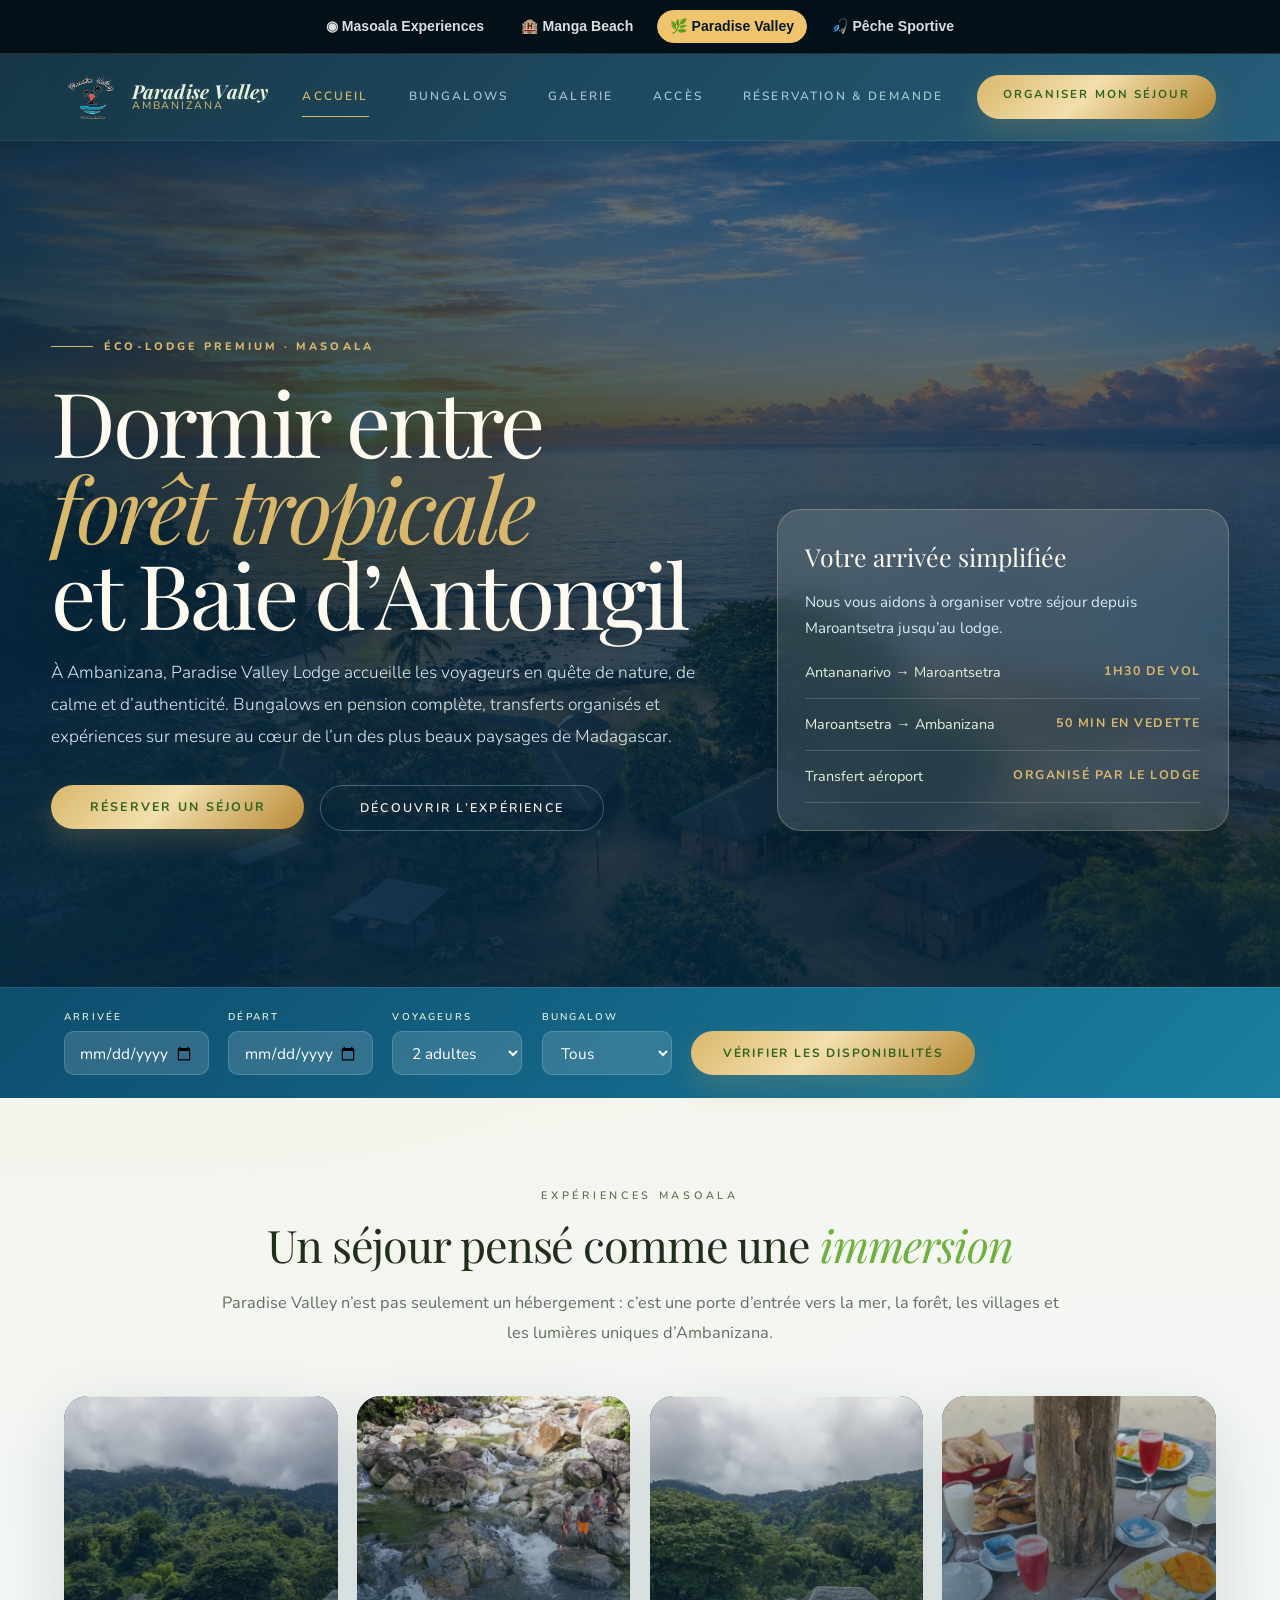
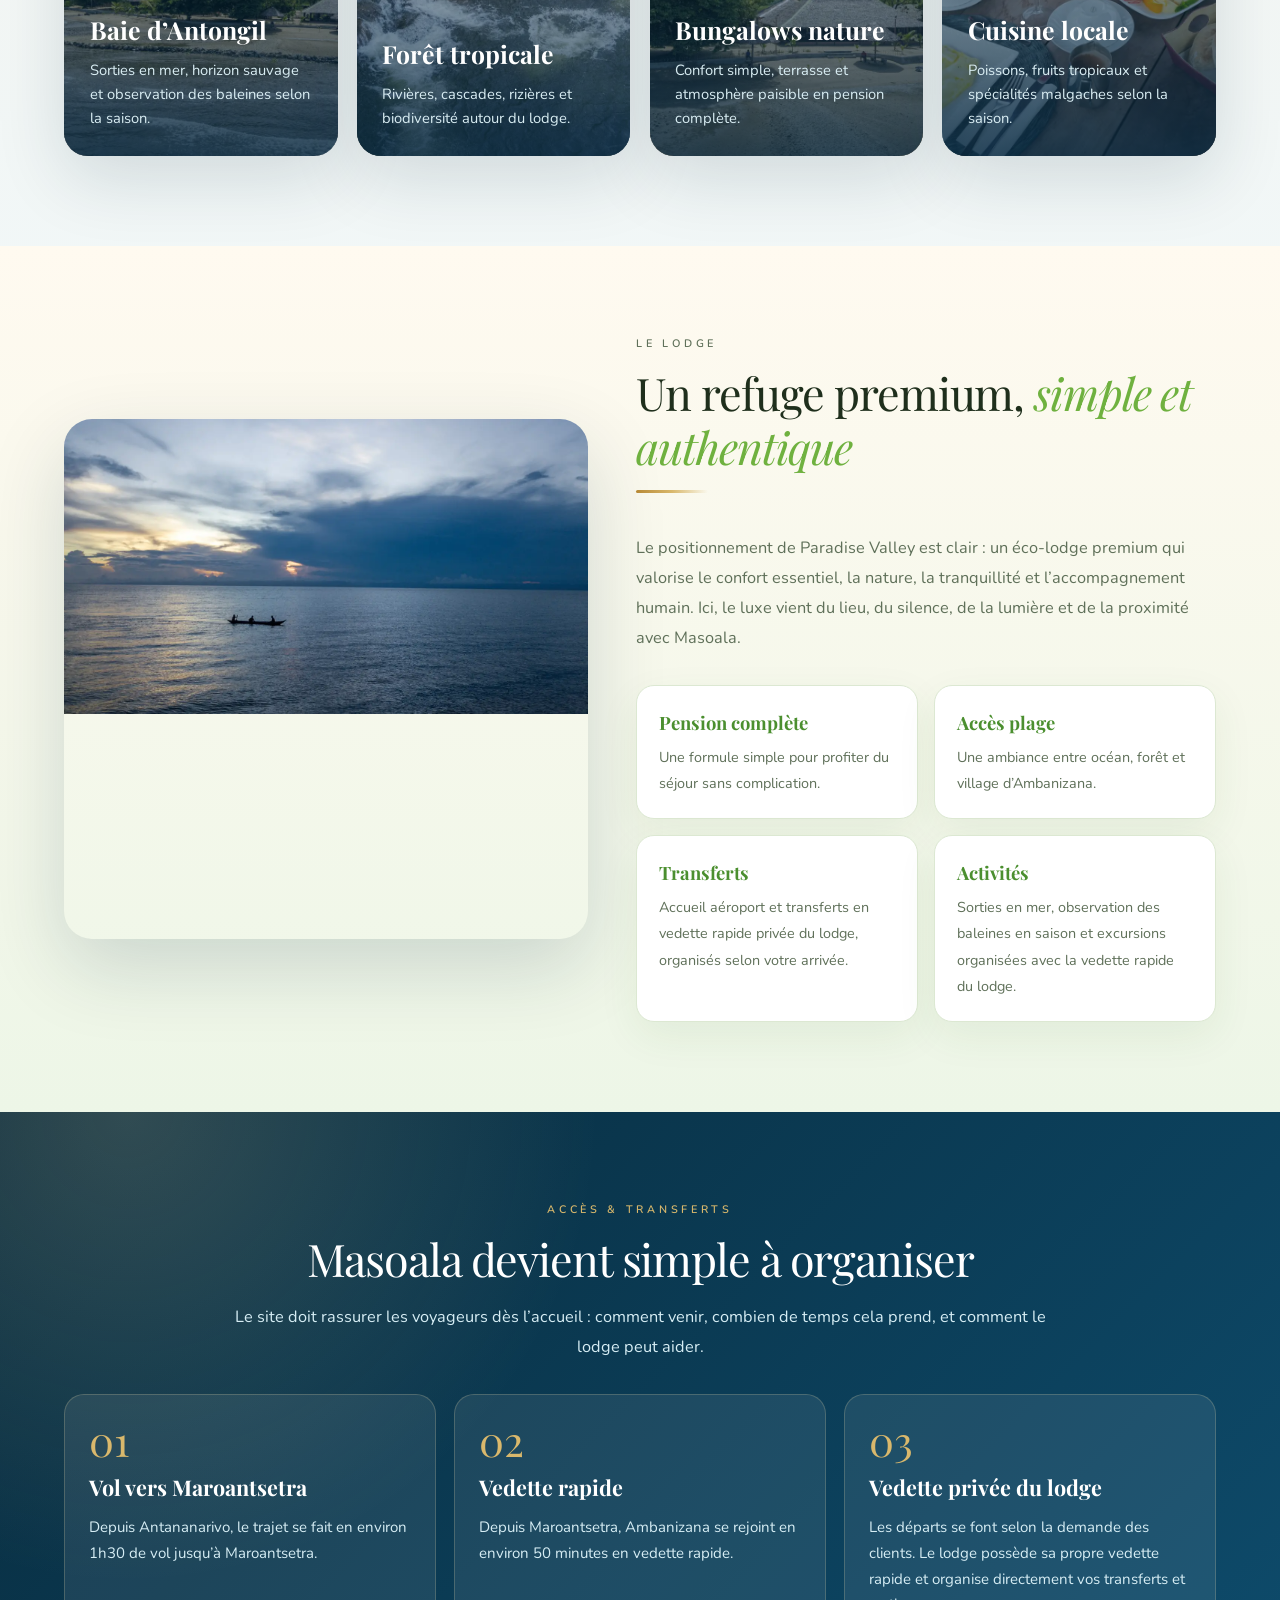
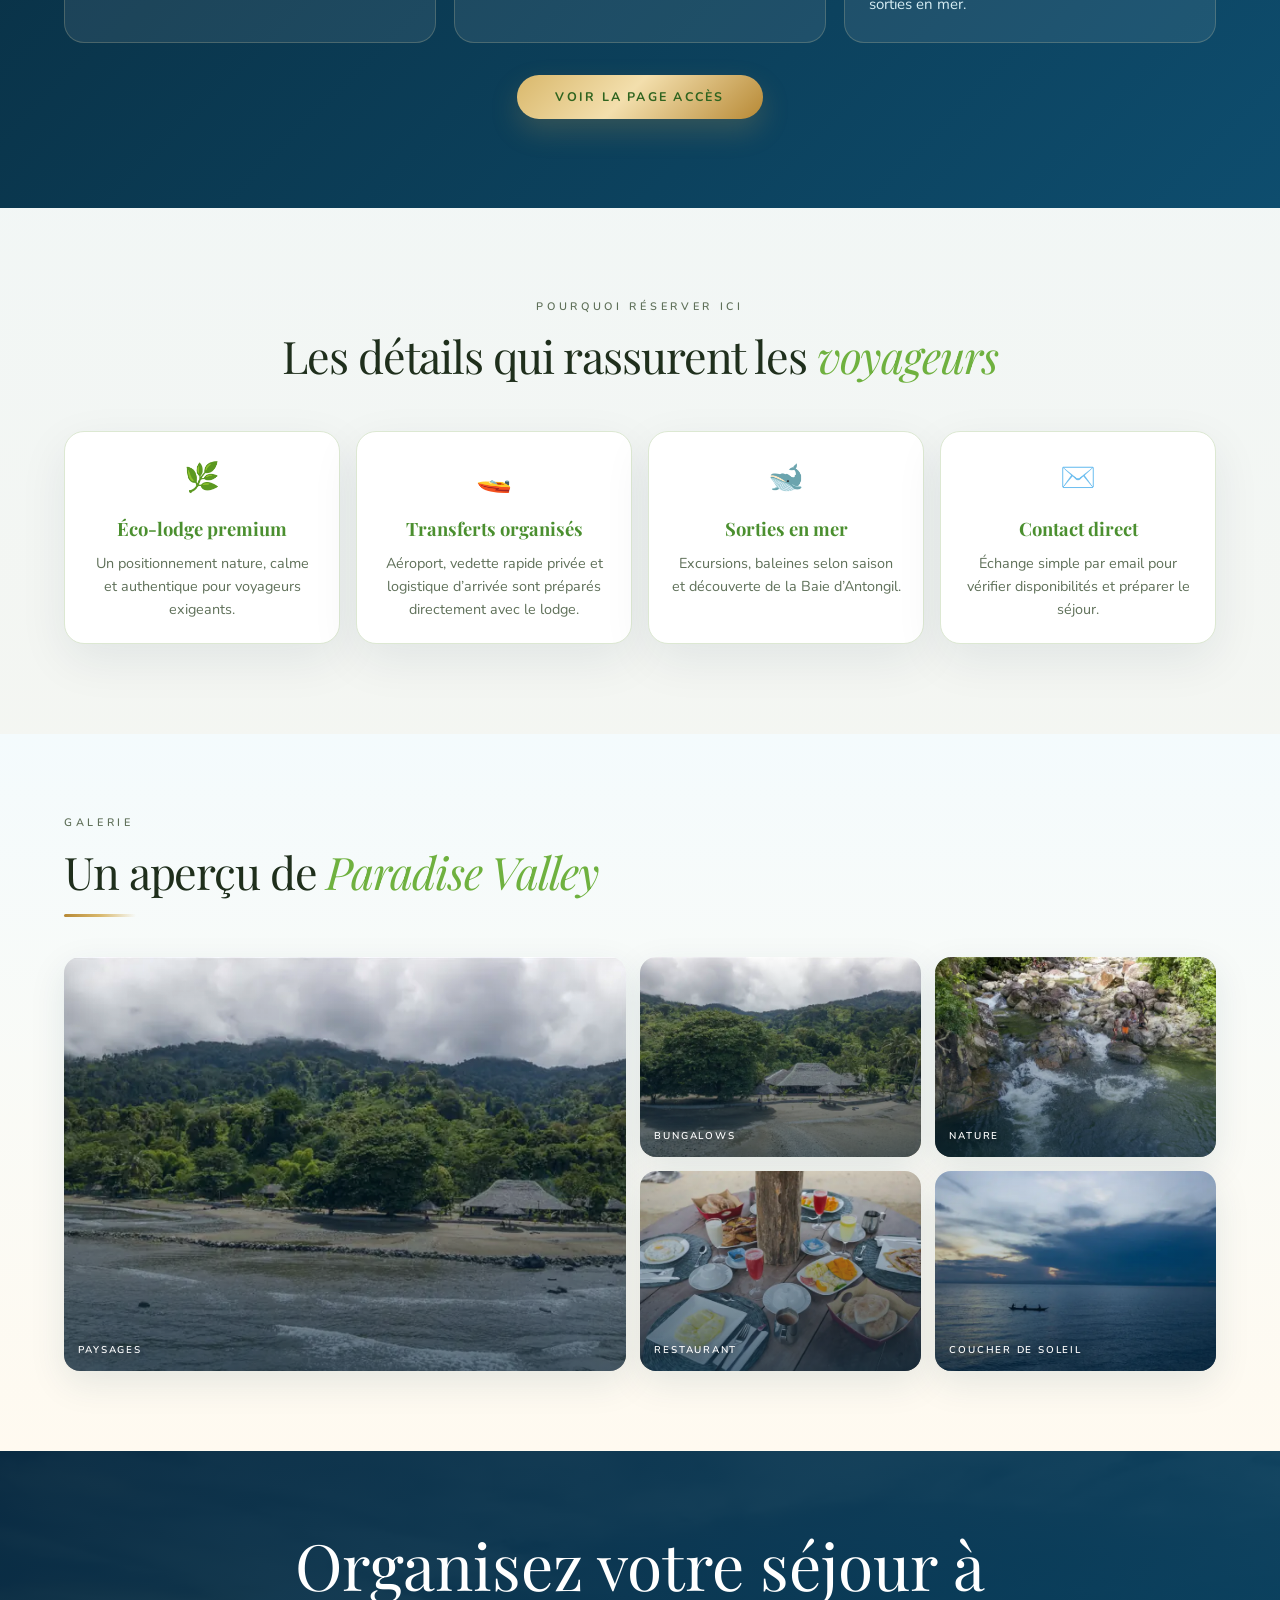
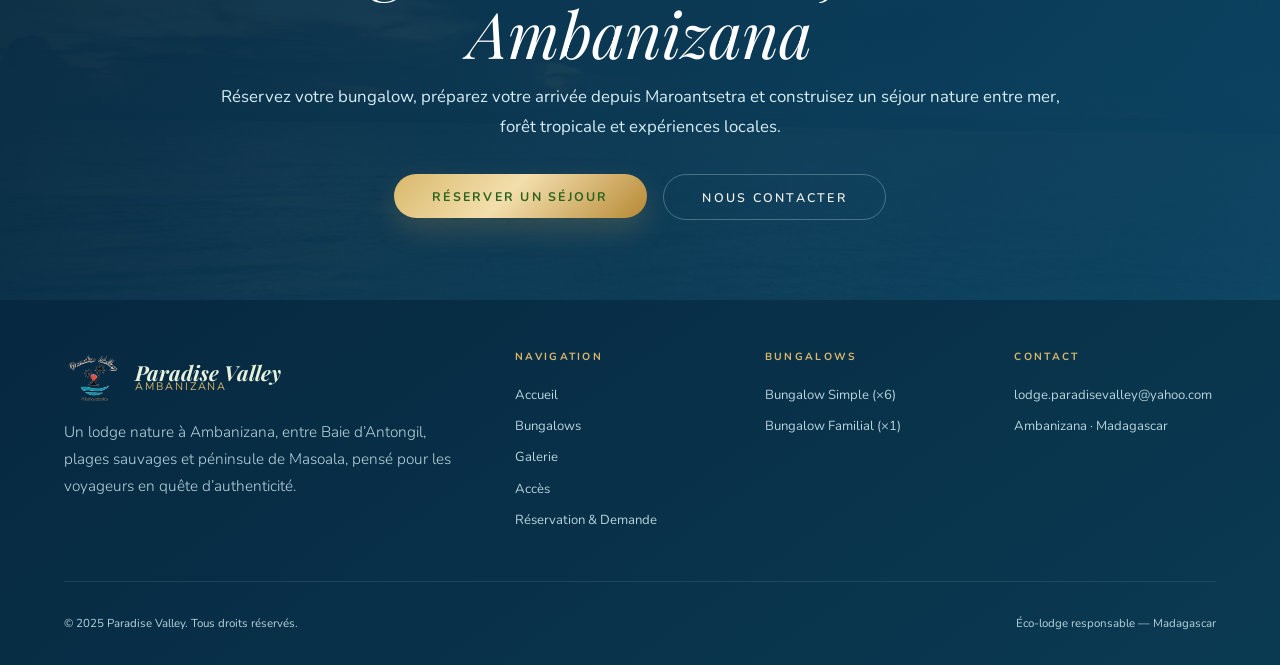
==== commit e991d6c5: "Add files via upload" ====
--- a/index.html
+++ b/index.html
@@ -1,32 +1,12 @@
-<!DOCTYPE html>
-
-<html lang="fr"> <head> <meta charset="utf-8"/><meta content="width=device-width, initial-scale=1.0" name="viewport"/> <link href="https://fonts.googleapis.com/css2?family=Playfair+Display:ital,wght@0,400;0,700;1,400&amp;family=Nunito:wght@300;400;600;700&amp;display=swap" rel="stylesheet"/> <style>*,*::before,*::after{margin:0;padding:0;box-sizing:border-box}:root{--ocean:#4b8f2f;--ocean-mid:#6fb13f;--ocean-light:#e6f1dc;--ocean-dark:#2f641f;--sand:#d9b86c;--sand-light:#f6f1e4;--sand-dark:#b78935;--white:#fff;--text:#1f2f1c;--muted:#5f7059;--border:#dce8d2;--light:#edf6e7;--gold-soft:#f0dfb2;--leaf:#73a843;}html{scroll-behavior:smooth}body{font-family:'Nunito',sans-serif;background:var(--sand-light);color:var(--text);overflow-x:hidden}a{text-decoration:none;color:inherit}nav{position:sticky;top:0;z-index:100;display:flex;justify-content:space-between;align-items:center;padding:1.2rem 4rem;background:var(--ocean);border-bottom:1px solid rgba(200,232,240,.1)}.nav-logo{font-family:'Playfair Display',serif;font-size:1.6rem;color:var(--ocean-light)}.nav-logo span{font-style:italic;color:var(--sand)}.nav-links{display:flex;gap:2.5rem;font-size:.75rem;font-weight:600;letter-spacing:.18em;text-transform:uppercase}.nav-links a{color:#8ac8dc;transition:color .2s}.nav-links a:hover,.nav-links a.active{color:var(--sand)}.nav-cta{background:var(--sand);color:var(--ocean);padding:.6rem 1.6rem;font-size:.72rem;letter-spacing:.18em;text-transform:uppercase;font-weight:700;border-radius:2px;cursor:pointer;border:none}.hero{background:var(--ocean);min-height:92vh;display:flex;flex-direction:column;align-items:center;justify-content:center;position:relative;overflow:hidden}.hero-bg{position:absolute;inset:0;width:100%;height:100%}.hero-bg-img{position:absolute;inset:0;width:100%;height:100%;object-fit:cover;opacity:.72;filter:saturate(1.05) contrast(1.05)}.hero::before{content:'';position:absolute;inset:0;background:linear-gradient(180deg,rgba(10,58,82,.40),rgba(10,58,82,.70)),radial-gradient(circle at 50% 35%,rgba(232,213,163,.18),transparent 42%);z-index:1}.hero-content{position:relative;z-index:2;text-align:center;padding:3rem 2rem;animation:fadeUp 1s ease both}@keyframes fadeUp{from{opacity:0;transform:translateY(28px)}to{opacity:1;transform:translateY(0)}}.hero-badge{display:inline-block;border:1px solid var(--sand);color:var(--sand);font-size:.68rem;letter-spacing:.28em;text-transform:uppercase;padding:.45rem 1.4rem;margin-bottom:2rem;border-radius:1px;font-weight:600}.hero-title{font-family:'Playfair Display',serif;font-size:clamp(3rem,7vw,5.5rem);font-weight:400;color:#f5f0e8;line-height:1.08;margin-bottom:1rem}.hero-title em{font-style:italic;color:var(--sand)}.hero-sub{font-size:.9rem;color:var(--ocean-light);font-weight:300;letter-spacing:.12em;margin-bottom:3rem}.hero-actions{display:flex;gap:1rem;justify-content:center;flex-wrap:wrap}.btn-primary{background:var(--sand);color:var(--ocean);padding:.85rem 2.4rem;font-family:'Nunito',sans-serif;font-size:.78rem;letter-spacing:.18em;text-transform:uppercase;font-weight:700;border:none;border-radius:2px;cursor:pointer;transition:opacity .2s,transform .15s}.btn-primary:hover{opacity:.88;transform:translateY(-1px)}.btn-outline{background:transparent;color:#f5f0e8;padding:.85rem 2.4rem;font-family:'Nunito',sans-serif;font-size:.78rem;letter-spacing:.18em;text-transform:uppercase;font-weight:600;border:1px solid rgba(200,232,240,.4);border-radius:2px;cursor:pointer}.btn-outline:hover{border-color:var(--sand);color:var(--sand)}.btn-outline-light{background:transparent;color:#f5f0e8;padding:.85rem 2.4rem;font-family:'Nunito',sans-serif;font-size:.78rem;letter-spacing:.18em;text-transform:uppercase;font-weight:600;border:1px solid rgba(200,232,240,.3);border-radius:2px;cursor:pointer}.hero-scroll{position:absolute;bottom:2rem;left:50%;transform:translateX(-50%);display:flex;flex-direction:column;align-items:center;gap:.5rem;color:rgba(200,232,240,.5);font-size:.65rem;letter-spacing:.2em;text-transform:uppercase;z-index:2}.scroll-line{width:1px;height:40px;background:linear-gradient(to bottom,rgba(200,232,240,.5),transparent);animation:sLine 1.8s ease-in-out infinite}@keyframes sLine{0%{transform:scaleY(0);transform-origin:top}50%{transform:scaleY(1);transform-origin:top}51%{transform:scaleY(1);transform-origin:bottom}100%{transform:scaleY(0);transform-origin:bottom}}.wave{background:var(--ocean);line-height:0}.wave svg{display:block;width:100%}.booking-bar{background:var(--ocean-mid);padding:1.4rem 4rem;display:flex;align-items:flex-end;gap:1.2rem;flex-wrap:wrap}.bk-group{display:flex;flex-direction:column;gap:.35rem}.bk-group label{font-size:.62rem;letter-spacing:.22em;text-transform:uppercase;color:var(--ocean-light);font-weight:600}.bk-group input,.bk-group select{background:rgba(255,255,255,.12);border:1px solid rgba(200,232,240,.2);color:#fff;padding:.55rem .9rem;font-family:'Nunito',sans-serif;font-size:.85rem;border-radius:2px;outline:none}.bk-group input:focus,.bk-group select:focus{border-color:var(--sand)}.bk-group input{width:145px}.bk-group select{width:130px}.bk-group select option{background:var(--ocean-mid)}.btn-search{background:var(--sand);color:var(--ocean);border:none;padding:.7rem 2rem;font-family:'Nunito',sans-serif;font-size:.75rem;letter-spacing:.15em;text-transform:uppercase;font-weight:700;border-radius:2px;cursor:pointer}.nature-strip{background:var(--light);border-top:1px solid var(--border);border-bottom:1px solid var(--border);padding:1.8rem 4rem;display:flex;justify-content:space-around;align-items:center;text-align:center;flex-wrap:wrap;gap:1rem}.ni-label{font-size:.68rem;letter-spacing:.18em;text-transform:uppercase;color:var(--ocean-mid);display:block;margin-top:.4rem;font-weight:600}.section{padding:5rem 4rem}.section-label{font-size:.68rem;letter-spacing:.28em;text-transform:uppercase;color:var(--muted);margin-bottom:.8rem;font-weight:600}.section-title{font-family:'Playfair Display',serif;font-size:clamp(2rem,4vw,2.8rem);font-weight:400;line-height:1.2;margin-bottom:1rem}.section-title em{font-style:italic;color:var(--ocean-mid)}.sand-line{width:50px;height:2px;background:var(--sand-dark);margin-bottom:2.5rem;border-radius:1px}.rooms-grid{display:grid;grid-template-columns:repeat(auto-fit,minmax(260px,1fr));gap:1.5rem}.room-card{background:#fff;border-radius:8px;overflow:hidden;border:1px solid var(--border);transition:transform .25s,box-shadow .25s}.room-card:hover{transform:translateY(-5px);box-shadow:0 16px 48px rgba(14,77,110,.1)}.room-img{height:200px;display:flex;align-items:center;justify-content:center;position:relative;overflow:hidden}.ri-1{background:linear-gradient(135deg,#0e4d6e,#0a3a52)}.ri-2{background:linear-gradient(135deg,#1a7fa0,#0e4d6e)}.ri-3{background:linear-gradient(135deg,#0a3a52,#062840)}.room-tag{position:absolute;top:12px;right:12px;background:var(--sand);color:var(--ocean);font-size:.6rem;letter-spacing:.12em;text-transform:uppercase;padding:4px 10px;border-radius:1px;font-weight:700}.room-body{padding:1.4rem}.room-type{font-size:.62rem;letter-spacing:.22em;text-transform:uppercase;color:var(--muted);margin-bottom:.4rem;font-weight:600}.room-name{font-family:'Playfair Display',serif;font-size:1.3rem;color:var(--ocean);margin-bottom:.6rem}.room-desc{font-size:.82rem;color:var(--muted);line-height:1.7;margin-bottom:1rem;font-weight:300}.room-feats{display:flex;gap:.6rem;flex-wrap:wrap;margin-bottom:1.2rem}.feat{font-size:.68rem;background:var(--light);color:var(--ocean-mid);padding:3px 10px;border-radius:20px;border:1px solid var(--border);font-weight:600}.room-footer{display:flex;justify-content:space-between;align-items:center;border-top:1px solid var(--border);padding-top:1rem}.room-price{font-family:'Playfair Display',serif;font-size:1.3rem;color:var(--ocean)}.room-price span{font-size:.65rem;font-family:'Nunito',sans-serif;color:var(--muted)}.room-btn{background:var(--ocean);color:#fff;border:none;padding:.5rem 1.2rem;font-size:.7rem;letter-spacing:.12em;text-transform:uppercase;border-radius:2px;cursor:pointer;font-family:'Nunito',sans-serif;font-weight:600}.room-btn:hover{background:var(--ocean-mid)}.highlights{background:var(--ocean);padding:5rem 4rem;display:grid;grid-template-columns:1fr 1fr;gap:4rem;align-items:center}.hl-title{font-family:'Playfair Display',serif;font-size:clamp(2rem,4vw,2.8rem);font-weight:400;line-height:1.2;margin-bottom:1rem;color:#f5f0e8}.hl-title em{font-style:italic;color:var(--sand)}.hl-p{font-size:.9rem;color:#a8d8e8;line-height:1.9;font-weight:300;margin-bottom:2rem}.hl-grid{display:grid;grid-template-columns:1fr 1fr;gap:1.2rem}.hl-card{background:rgba(255,255,255,.06);border:1px solid rgba(200,232,240,.12);border-radius:6px;padding:1.2rem}.hl-name{font-family:'Playfair Display',serif;font-size:1rem;color:#f5f0e8;margin-bottom:.4rem}.hl-desc{font-size:.75rem;color:#7ab8cc;line-height:1.6;font-weight:300}.gallery-preview{background:var(--light);padding:5rem 4rem}.gallery-grid{display:grid;grid-template-columns:2fr 1fr 1fr;grid-template-rows:200px 200px;gap:10px;margin-top:2.5rem}.photo-cover{width:100%;height:100%;object-fit:cover;display:block;transition:transform .45s ease}.gi:hover .photo-cover{transform:scale(1.06)}.gi{border-radius:6px;overflow:hidden;position:relative;cursor:pointer}.gi:first-child{grid-row:1/3}.gi-inner{width:100%;height:100%;display:flex;align-items:center;justify-content:center;transition:transform .4s ease}.gi:hover .gi-inner{transform:scale(1.05)}.gc1{background:linear-gradient(135deg,#0e4d6e,#062840)}.gc2{background:linear-gradient(135deg,#1a7fa0,#0e4d6e)}.gc3{background:linear-gradient(135deg,#0a3a52,#1a7fa0)}.gc4{background:linear-gradient(135deg,#1a7fa0,#2a9fc8)}.gc5{background:linear-gradient(135deg,#0e4d6e,#1a7fa0)}.gi-overlay{position:absolute;inset:0;background:rgba(14,77,110,0);transition:background .3s}.gi:hover .gi-overlay{background:rgba(14,77,110,.35)}.gi-label{position:absolute;bottom:.8rem;left:.9rem;font-size:.62rem;letter-spacing:.18em;text-transform:uppercase;color:rgba(255,255,255,.75);font-weight:600}.testi-grid{display:grid;grid-template-columns:repeat(auto-fit,minmax(240px,1fr));gap:1.5rem;margin-top:3rem}.testi-card{background:#fff;border:1px solid var(--border);border-radius:8px;padding:1.8rem;text-align:left}.testi-stars{color:var(--sand-dark);font-size:.9rem;letter-spacing:3px;margin-bottom:1rem}.testi-text{font-family:'Playfair Display',serif;font-size:1rem;font-style:italic;line-height:1.7;color:var(--ocean);margin-bottom:1.2rem}.testi-author{font-size:.72rem;letter-spacing:.12em;text-transform:uppercase;color:var(--muted);font-weight:600}.cta-strip{background:var(--ocean);padding:4rem;display:flex;justify-content:space-between;align-items:center;flex-wrap:wrap;gap:2rem}.cta-title{font-family:'Playfair Display',serif;font-size:2.2rem;font-weight:400;color:#f5f0e8}.cta-title em{font-style:italic;color:var(--sand)}.cta-sub{font-size:.85rem;color:#8ac8dc;margin-top:.4rem;font-weight:300}footer{background:var(--ocean-dark);color:#f5f0e8;padding:3rem 4rem 2rem}.ft-top{display:grid;grid-template-columns:2fr 1fr 1fr 1fr;gap:3rem;padding-bottom:2.5rem;border-bottom:1px solid rgba(200,232,240,.1);margin-bottom:2rem}.ft-logo{font-family:'Playfair Display',serif;font-size:1.5rem;color:var(--ocean-light);margin-bottom:.8rem}.ft-logo span{font-style:italic;color:var(--sand)}.ft-desc{font-size:.8rem;color:#5a8a9f;line-height:1.8;font-weight:300}.ft-col-title{font-size:.65rem;letter-spacing:.22em;text-transform:uppercase;color:var(--sand);margin-bottom:1.2rem;font-weight:700}.ft-col a{display:block;font-size:.82rem;color:#5a8a9f;margin-bottom:.6rem;transition:color .2s}.ft-col a:hover{color:var(--ocean-light)}.ft-bottom{display:flex;justify-content:space-between;align-items:center;font-size:.72rem;color:#a8c9a0;flex-wrap:wrap;gap:1rem}@media(max-width:768px){nav{padding:1rem 1.5rem}.nav-links{display:none}.hero-title{font-size:2.5rem}.booking-bar{padding:1.2rem 1.5rem}.section{padding:3rem 1.5rem}.highlights{grid-template-columns:1fr;padding:3rem 1.5rem;gap:2rem}.gallery-grid{grid-template-columns:1fr 1fr;grid-template-rows:auto}.gi:first-child{grid-row:auto;grid-column:1/3;height:200px}.ft-top{grid-template-columns:1fr;gap:2rem}.cta-strip{padding:2.5rem 1.5rem}.nature-strip{padding:1.5rem}}.hamburger{display:none;flex-direction:column;gap:5px;cursor:pointer;padding:4px;background:none;border:none;z-index:200}.hamburger span{display:block;width:24px;height:2px;background:var(--ocean-light);border-radius:2px;transition:all .3s}.hamburger.open span:nth-child(1){transform:translateY(7px) rotate(45deg)}.hamburger.open span:nth-child(2){opacity:0}.hamburger.open span:nth-child(3){transform:translateY(-7px) rotate(-45deg)}.mobile-menu{display:none;position:fixed;inset:0;background:var(--ocean-dark);z-index:150;flex-direction:column;align-items:center;justify-content:center;gap:2.5rem}.mobile-menu.open{display:flex}.mobile-menu a{font-family:'Playfair Display',serif;font-size:1.8rem;color:#f5f0e8;font-weight:400}.mobile-menu a:hover{color:var(--sand)}.mobile-menu .mob-cta{margin-top:1rem;background:var(--sand);color:var(--ocean);padding:.8rem 2.5rem;font-family:'Nunito',sans-serif;font-size:.8rem;letter-spacing:.18em;text-transform:uppercase;font-weight:700;border-radius:2px;border:none;cursor:pointer}@media(max-width:900px){nav{padding:1rem 1.5rem}.nav-links,.nav-cta{display:none}.hamburger{display:flex}.section{padding:3rem 1.2rem}.gallery-preview{padding:3rem 1.2rem}.hero-title{font-size:clamp(2rem,9vw,3.5rem)}.hero-badge{font-size:.6rem;letter-spacing:.18em}.hero-actions{flex-direction:column;align-items:center;gap:.8rem}.booking-bar{flex-direction:column;padding:1.5rem 1.2rem;gap:1rem}.bk-group input,.bk-group select{width:100%}.bk-group{width:100%}.btn-search{width:100%;padding:.75rem}.nature-strip{padding:1.5rem 1.2rem;gap:1.5rem;justify-content:center}.rooms-grid{grid-template-columns:1fr}.highlights{grid-template-columns:1fr;padding:3rem 1.2rem;gap:2.5rem}.hl-grid{grid-template-columns:1fr 1fr}.gallery-grid{grid-template-columns:1fr 1fr;grid-template-rows:auto}.gi:first-child{grid-row:auto;grid-column:1/3;height:180px}.gi{height:160px}.testi-grid{grid-template-columns:1fr}.cta-strip{padding:2.5rem 1.2rem;flex-direction:column;text-align:center}.cta-title{font-size:1.6rem}.ft-top{grid-template-columns:1fr;gap:2rem;padding-bottom:2rem}.ft-bottom{flex-direction:column;text-align:center;gap:.5rem}.intro{grid-template-columns:1fr;padding:3rem 1.2rem;gap:2rem}.stats{grid-template-columns:1fr 1fr}.bungalows-grid{grid-template-columns:1fr}.familial-card{grid-template-columns:1fr}.fam-img{min-height:220px}.fam-body{padding:2rem 1.5rem}.tarif-bar{padding:1.5rem 1.2rem;gap:2rem}.inclus-section{padding:1.5rem 1.2rem}.tarif-table-section{padding:3rem 1.2rem}.tarif-table{font-size:.78rem}.tarif-table th,.tarif-table td{padding:.6rem .5rem}.res-layout{grid-template-columns:1fr;padding:2rem 1.2rem;gap:1.5rem}.form-row{grid-template-columns:1fr}.form-row.three{grid-template-columns:1fr 1fr}.summary-card{position:static}.extras-grid{grid-template-columns:1fr}.contact-layout{grid-template-columns:1fr}.contact-info{padding:3rem 1.5rem}.contact-form-side{padding:3rem 1.5rem}.map-section{grid-template-columns:1fr}.practical-info{padding:2.5rem 1.5rem}.map-placeholder{min-height:280px}.faq-grid{grid-template-columns:1fr}.filter-bar{padding:1.2rem 1rem;gap:.4rem}.fbtn{padding:.4rem 1rem;font-size:.68rem}.gallery-section{padding:2.5rem 1rem 1.5rem}.grid-hero{grid-template-columns:1fr 1fr;grid-template-rows:auto}.grid-hero .gi:first-child{grid-column:1/3;grid-row:auto;height:220px}.grid-3{grid-template-columns:1fr}.grid-3 .gi{height:180px}.grid-4{grid-template-columns:1fr 1fr}.grid-4 .gi{height:160px}.grid-mixed{grid-template-columns:1fr}.grid-mixed .gi:nth-child(2){grid-column:auto}.alt-bg{padding:2rem 1rem}.page-header{padding:3rem 1.5rem 2.5rem}.ph-title{font-size:2.2rem}}@media(max-width:480px){.hl-grid{grid-template-columns:1fr}.grid-hero{grid-template-columns:1fr}.grid-hero .gi:first-child{grid-column:auto}.grid-4{grid-template-columns:1fr}.stats{grid-template-columns:1fr}.form-row.three{grid-template-columns:1fr}.social-row{justify-content:center}.subject-options{grid-template-columns:1fr}}:root{--shadow-soft:0 18px 60px rgba(10,58,82,.12);--shadow-card:0 12px 36px rgba(10,58,82,.10);--radius-xl:18px;--radius-lg:12px;--cream:#fffaf0;--leaf:#2f6f5e;--coral:#d88c5a}::selection{background:var(--sand);color:var(--ocean-dark)}body{background:linear-gradient(180deg,var(--sand-light),#fffdf7 45%,var(--sand-light));}nav{backdrop-filter:blur(14px);box-shadow:0 8px 28px rgba(6,40,64,.18);padding:1rem 4rem;background:linear-gradient(90deg,rgba(10,58,82,.98),rgba(14,77,110,.98));}.nav-logo{display:flex;align-items:center;gap:.35rem;letter-spacing:.02em;position:relative}.nav-logo::before{content:'✦';display:grid;place-items:center;width:32px;height:32px;border:1px solid rgba(232,213,163,.45);border-radius:50%;font-size:.75rem;color:var(--sand);background:rgba(255,255,255,.04)}.nav-links a{position:relative;padding:.5rem 0;color:rgba(200,232,240,.78)}.nav-links a::after{content:'';position:absolute;left:0;right:0;bottom:.1rem;height:1px;background:var(--sand);transform:scaleX(0);transform-origin:center;transition:transform .25s ease}.nav-links a:hover::after,.nav-links a.active::after{transform:scaleX(1)}.nav-cta,.btn-primary,.btn-search,.btn-submit,.btn-gold,.room-btn,.btn-reserve{border-radius:999px!important;box-shadow:0 10px 24px rgba(0,0,0,.12);transition:transform .2s ease,box-shadow .2s ease,opacity .2s ease,background .2s ease}.nav-cta:hover,.btn-primary:hover,.btn-search:hover,.btn-submit:hover,.btn-gold:hover,.room-btn:hover,.btn-reserve:hover{transform:translateY(-2px);box-shadow:0 14px 30px rgba(0,0,0,.18)}.btn-outline,.btn-outline-light{border-radius:999px!important;transition:all .2s ease}.hero,.page-header{background:radial-gradient(circle at 20% 15%,rgba(232,213,163,.16),transparent 30%),linear-gradient(135deg,var(--ocean-dark),var(--ocean) 55%,#116986)}.hero::after,.page-header::after{content:'';position:absolute;inset:auto 0 0;height:42%;background:linear-gradient(180deg,transparent,rgba(10,58,82,.22));pointer-events:none}.hero-badge,.ph-label{border-radius:999px;background:rgba(232,213,163,.09);border:1px solid rgba(232,213,163,.30);padding:.45rem 1.1rem;display:inline-block}.hero-title,.ph-title,.section-title,.ci-title,.cf-title,.faq-title,.fam-name,.cta-title{letter-spacing:-.02em}.hero-sub,.ph-sub{max-width:780px;margin-left:auto;margin-right:auto;line-height:1.8}.booking-bar,.tarif-bar,.cta-strip{box-shadow:inset 0 1px 0 rgba(255,255,255,.08);background:linear-gradient(135deg,var(--ocean-mid),#0d6883)}.bk-group input,.bk-group select{border-radius:999px;background:rgba(255,255,255,.14)}.nature-strip,.inclus-section,.gallery-preview,.faq-section,.alt-bg{background:linear-gradient(180deg,#f4fbfd,#fffaf0)}.room-card,.b-card,.testi-card,.stat,.form-card,.summary-card,.info-card,.policy-card,.faq-item,.cc-card,.familial-card{border-radius:var(--radius-lg)!important;box-shadow:var(--shadow-card);border-color:rgba(26,127,160,.16)!important}.room-card:hover,.b-card:hover,.testi-card:hover,.faq-item:hover{transform:translateY(-6px);box-shadow:var(--shadow-soft)}.room-img,.b-img,.fam-img,.gi-inner,.lb-img{background-size:cover!important;background-position:center!important;position:relative}.room-img::after,.b-img::after,.fam-img::after,.gi-inner::after{content:'';position:absolute;inset:0;background:radial-gradient(circle at 70% 20%,rgba(232,213,163,.18),transparent 28%),linear-gradient(180deg,rgba(255,255,255,.02),rgba(10,58,82,.18));pointer-events:none}.ri-1,.bi1,.c1,.gc1{background:linear-gradient(135deg,#083447,#0f6e84 55%,#d4b36d)!important}.ri-2,.bi2,.c2,.gc2{background:linear-gradient(135deg,#0d5d77,#1ba0b8 55%,#f0d99b)!important}.ri-3,.bi3,.c3,.gc3{background:linear-gradient(135deg,#062840,#116986 58%,#2f6f5e)!important}.bi4,.c4,.gc4{background:linear-gradient(135deg,#178aaa,#72c7d8 52%,#e8d5a3)!important}.bi5,.c5,.gc5{background:linear-gradient(135deg,#0e4d6e,#2f6f5e 55%,#d88c5a)!important}.bi6,.c6{background:linear-gradient(135deg,#1a7fa0,#0e4d6e 55%,#c4a96b)!important}.room-tag,.b-badge,.fam-tag{border-radius:999px;box-shadow:0 8px 18px rgba(0,0,0,.14)}.feat,.fam-feat{border-radius:999px;background:rgba(26,127,160,.08)}.sand-line{height:3px;border-radius:999px;background:linear-gradient(90deg,var(--sand-dark),var(--sand),transparent)}.gallery-grid,.grid-hero,.grid-3,.grid-4,.grid-mixed{gap:14px}.gi{border-radius:16px;box-shadow:var(--shadow-card)}.gi-overlay{background:linear-gradient(180deg,transparent,rgba(6,40,64,.58))!important}.contact-info,.practical-info,.familial-section,.highlights,.summary-card{background:radial-gradient(circle at 25% 15%,rgba(232,213,163,.12),transparent 28%),linear-gradient(135deg,var(--ocean-dark),var(--ocean))!important}input,select,textarea{transition:border-color .2s ease,box-shadow .2s ease}input:focus,select:focus,textarea:focus{box-shadow:0 0 0 4px rgba(26,127,160,.12)}footer{background:linear-gradient(135deg,#062840,var(--ocean-dark));}.mobile-menu{background:radial-gradient(circle at 30% 20%,rgba(232,213,163,.12),transparent 32%),linear-gradient(135deg,#062840,var(--ocean-dark))}@media(max-width:900px){nav{padding:1rem 1.2rem}.nav-logo::before{width:28px;height:28px}.mobile-menu a{font-size:1.55rem}.hero{min-height:86vh}.page-header{padding-top:3.5rem}.room-opt{align-items:flex-start}.room-opt-price{text-align:left}.hero-actions a,.hero-actions button,.cta-strip a,.cta-strip button{width:100%}.hero-actions,.cta-strip>div:last-child{width:100%}.hero-actions button,.cta-strip button{justify-content:center}}:root{--gold:#e8d5a3;--gold-deep:#b8954f;--ink:#082b3d;--glass:rgba(255,255,255,.08);--shadow-soft:0 24px 70px rgba(8,43,61,.14);--shadow-deep:0 28px 90px rgba(8,43,61,.28)}body{background:radial-gradient(circle at 8% 0%,rgba(232,213,163,.22),transparent 28%),linear-gradient(180deg,#fbf6ea 0%,#eef7fb 45%,#faf5e9 100%)}nav{backdrop-filter:blur(18px);-webkit-backdrop-filter:blur(18px);background:linear-gradient(135deg,rgba(8,43,61,.94),rgba(14,77,110,.9));box-shadow:0 10px 34px rgba(8,43,61,.18)}.nav-logo{letter-spacing:.02em;text-shadow:0 2px 14px rgba(232,213,163,.18)}.nav-links a{position:relative;padding:.4rem 0}.nav-links a::after{content:'';position:absolute;left:0;right:0;bottom:-.25rem;height:1px;background:var(--sand);transform:scaleX(0);transform-origin:center;transition:transform .25s ease}.nav-links a:hover::after,.nav-links a.active::after{transform:scaleX(1)}.nav-cta,.btn-primary,.btn-search,.btn-submit,.btn-gold,.room-btn,.btn-reserve{background:linear-gradient(135deg,var(--sand),#f3dfad 45%,var(--sand-dark));box-shadow:0 12px 28px rgba(184,149,79,.24);border:0;color:var(--ocean-dark);transition:transform .2s ease,box-shadow .2s ease,filter .2s ease}.nav-cta:hover,.btn-primary:hover,.btn-search:hover,.btn-submit:hover,.btn-gold:hover,.room-btn:hover,.btn-reserve:hover{transform:translateY(-2px);box-shadow:0 18px 40px rgba(184,149,79,.33);filter:saturate(1.05)}.page-header,.hero{background:radial-gradient(circle at 50% 0%,rgba(232,213,163,.12),transparent 35%),linear-gradient(145deg,#082b3d 0%,#0e4d6e 55%,#1a7fa0 100%)}.ph-label,.section-label,.faq-label,.ci-label,.sec-cat-label{letter-spacing:.34em}.ph-title,.hero-title,.section-title,.ci-title,.cf-title,.faq-title{letter-spacing:-.025em}.ph-sub,.hero-sub{opacity:.92}.booking-bar,.tarif-bar,.cta-strip{background:linear-gradient(135deg,#0e4d6e,#1a7fa0);box-shadow:inset 0 1px 0 rgba(255,255,255,.08)}.form-card,.summary-card,.info-card,.policy-card,.room-card,.b-card,.stat,.faq-item,.contact-form-side,.success-box{box-shadow:var(--shadow-soft);border-color:rgba(208,232,239,.85)}.form-card,.room-card,.b-card,.faq-item,.info-card,.policy-card,.stat{border-radius:16px}.summary-card{border-radius:18px;background:linear-gradient(160deg,#082b3d,#0e4d6e 70%,#135f7d);box-shadow:var(--shadow-deep);border:1px solid rgba(200,232,240,.16)}.room-opt{border-radius:14px;background:linear-gradient(180deg,#fff,#fbfdfe)}.room-opt.selected{background:linear-gradient(135deg,#eef7fb,#fff8e5);box-shadow:0 14px 42px rgba(14,77,110,.1)}.fg input,.fg select,.fg textarea,.bk-group input,.bk-group select{border-radius:10px;transition:border-color .2s,box-shadow .2s,background .2s}.fg input:focus,.fg select:focus,.fg textarea:focus{box-shadow:0 0 0 4px rgba(26,127,160,.12)}.room-img,.b-img,.gi-inner,.fam-img{position:relative}.room-img::after,.b-img::after,.gi-inner::after,.fam-img::after{content:'';position:absolute;inset:0;background:linear-gradient(135deg,rgba(255,255,255,.08),transparent 35%,rgba(232,213,163,.10));pointer-events:none}.sand-line{height:3px;background:linear-gradient(90deg,var(--sand-dark),var(--sand),transparent);width:72px}.step{background:linear-gradient(135deg,var(--ocean),var(--ocean-mid));box-shadow:0 8px 18px rgba(14,77,110,.22)}.policy-item::before{color:var(--gold-deep)}.sum-total-val{font-size:2rem;text-shadow:0 6px 26px rgba(232,213,163,.18)}footer{background:linear-gradient(145deg,#062840,#0a3a52);box-shadow:0 -20px 60px rgba(8,43,61,.12)}@media(max-width:900px){.page-header{padding-top:3.4rem}.form-card{padding:1.5rem}.room-opt{align-items:flex-start}.room-opt-price{text-align:left}.summary-card{top:auto}.mobile-menu{background:linear-gradient(145deg,#062840,#0e4d6e)}}.experience-photo{width:100%;height:100%;object-fit:cover;display:block;transition:transform .45s ease;filter:saturate(1.05) contrast(1.02)}.gi:hover .experience-photo{transform:scale(1.06)}html{font-size:16px;scroll-behavior:smooth;}body{font-size:1rem;line-height:1.65;-webkit-font-smoothing:antialiased;text-rendering:optimizeLegibility;}img{max-width:100%;height:auto;}p,.intro-p,.room-desc,.b-desc,.fam-desc,.hl-p,.hl-desc,.ci-p,.cf-sub,.faq-a,.pi-val,.info-item-text,.policy-item,.form-note,.sum-note,.ft-desc,.conv-sub,.transfer-desc{font-size:.96rem;line-height:1.75;}.section-label,.intro-label,.faq-label,.room-type,.b-type,.fam-type,.cc-label,.pi-label,.form-sec-title,.transfer-title{opacity:1;}.summary-card{background:#ffffff !important;color:var(--text) !important;border:1px solid var(--border) !important;box-shadow:0 14px 38px rgba(10,58,82,.10) !important;position:sticky;top:100px;z-index:3;opacity:1 !important;backdrop-filter:none !important;-webkit-backdrop-filter:none !important;}.summary-card::before,.summary-card::after{display:none !important;content:none !important;}.summary-card *{text-shadow:none !important;}.sum-title{color:var(--ocean) !important;border-bottom:1px solid var(--border) !important;}.sum-row-label,.sum-total-label{color:var(--muted) !important;}.sum-row-val{color:var(--text) !important;font-weight:700;text-align:right;}.sum-divider{background:var(--border) !important;}.sum-total-val{color:var(--ocean) !important;font-weight:800;}.sum-note{color:var(--muted) !important;}.transfer-box,.transfer-option{background:#ffffff;}.transfer-box{border:1px solid var(--border);box-shadow:0 8px 24px rgba(10,58,82,.04);}.transfer-name{color:var(--text);}.transfer-desc{color:var(--muted);}.contact-info .ci-p,.practical-info .pi-val,.highlights .hl-p,.highlights .hl-desc,.familial-section .fam-desc,.cta-strip .cta-sub{color:#d6edf4;}.cc-val,.cc-val a{color:#e4f4f7;}footer .ft-desc,footer .ft-col a,footer .ft-bottom,.ft-copy{color:#b8d4dc;}input,select,textarea,.fg input,.fg select,.fg textarea,.bk-group input,.bk-group select{font-size:.96rem;min-height:44px;}button,.btn-primary,.btn-outline,.btn-outline-light,.btn-search,.btn-submit,.btn-reserve,.btn-gold,.nav-cta,.btn-whatsapp,.btn-res-mini,.btn-wa-mini{min-height:44px;}.gi-overlay{background:linear-gradient(180deg,transparent,rgba(6,40,64,.62)) !important;}.gi-label,.gi-cap-title,.gi-cap-sub,.gi-caption{color:#fff !important;text-shadow:0 2px 12px rgba(0,0,0,.55);}@media(max-width:1024px){nav{padding:1rem 1.5rem;}.section,.gallery-preview,.gallery-section,.alt-bg,.faq-section,.tarif-table-section{padding-left:1.5rem;padding-right:1.5rem;}.res-layout{grid-template-columns:1fr;padding:2rem 1.5rem;}.summary-card{position:relative !important;top:auto !important;width:100%;}}@media(max-width:900px){html{font-size:17px;}body{line-height:1.7;}.nav-links,.nav-cta{display:none;}.hamburger{display:flex;}.hero{min-height:86vh;}.hero-title{font-size:clamp(2.35rem,10vw,3.8rem) !important;}.ph-title{font-size:2.35rem !important;}.section-title,.intro-title,.hl-title,.ci-title,.faq-title{font-size:clamp(1.85rem,7vw,2.35rem) !important;}.booking-bar{flex-direction:column;align-items:stretch;padding:1.4rem 1.2rem;}.bk-group,.bk-group input,.bk-group select,.btn-search{width:100%;}.rooms-grid,.bungalows-grid,.testi-grid,.faq-grid,.contact-layout,.map-section{grid-template-columns:1fr !important;}.intro,.highlights,.familial-card{grid-template-columns:1fr !important;}.stats{grid-template-columns:1fr 1fr;}.form-row,.form-row.three{grid-template-columns:1fr !important;}.subject-options{grid-template-columns:1fr !important;}.gallery-grid,.grid-hero,.grid-3,.grid-4,.grid-mixed,.premium-photo-grid,.restaurant-grid{grid-template-columns:1fr 1fr !important;}.gallery-grid .gi:first-child,.grid-hero .gi:first-child,.premium-photo-grid .gi.featured,.restaurant-grid .gi.featured{grid-column:1/3 !important;}.gi{min-height:170px;}.contact-info,.contact-form-side,.practical-info,.familial-section,.highlights{padding:3rem 1.5rem !important;}.cta-strip{flex-direction:column;align-items:flex-start;text-align:left;padding:2.5rem 1.5rem !important;}.cta-strip>div,.cta-strip a,.cta-strip button{width:100%;}footer,.ft-top,.ft-bottom{text-align:left;}.ft-top{grid-template-columns:1fr !important;}}@media(max-width:560px){html{font-size:17px;}nav{padding:.95rem 1rem !important;}.nav-logo{font-size:1.35rem !important;}.page-header{padding:3rem 1rem 2.4rem !important;}.hero-content{padding:2.4rem 1rem;}.hero-title{font-size:2.35rem !important;}.hero-sub,.ph-sub{font-size:.95rem !important;line-height:1.65;letter-spacing:.06em;}.hero-actions,.quick-contact,.conversion-room-cta,.fam-footer,.b-footer,.room-footer{flex-direction:column;align-items:stretch !important;}.btn-primary,.btn-outline,.btn-outline-light,.btn-search,.btn-submit,.btn-reserve,.btn-gold,.btn-whatsapp,.btn-res-mini,.btn-wa-mini,.room-btn{width:100% !important;text-align:center;}.section,.gallery-preview,.gallery-section,.alt-bg,.faq-section,.tarif-table-section,.res-layout{padding-left:1rem !important;padding-right:1rem !important;}.gallery-grid,.grid-hero,.grid-3,.grid-4,.grid-mixed,.premium-photo-grid,.restaurant-grid{grid-template-columns:1fr !important;}.gallery-grid .gi:first-child,.grid-hero .gi:first-child,.premium-photo-grid .gi.featured,.restaurant-grid .gi.featured{grid-column:auto !important;}.gi,.grid-3 .gi,.grid-4 .gi,.grid-mixed .gi,.premium-photo-grid .gi,.restaurant-grid .gi,.premium-photo-grid .gi.featured,.restaurant-grid .gi.featured{height:220px !important;}.stats{grid-template-columns:1fr;}.room-opt{flex-direction:column;align-items:flex-start;}.room-opt-price{text-align:left;}.sum-row{gap:1rem;align-items:flex-start;}.sum-row-val{max-width:55%;}.tarif-table{display:block;overflow-x:auto;white-space:nowrap;}footer{padding:2rem 1rem;}.ft-links{flex-direction:column;gap:.8rem;}}nav{top:38px!important}.mobile-menu{top:38px!important;height:calc(100vh - 38px)!important}@media(max-width:900px){}@media(max-width:560px){}}.pv-sticky-wa{position:fixed;right:20px;bottom:20px;z-index:999;display:inline-flex;align-items:center;justify-content:center;gap:.55rem;background:linear-gradient(135deg,var(--ocean),var(--ocean-dark));color:#fff;padding:.9rem 1.35rem;border-radius:999px;font-size:.68rem;letter-spacing:.16em;text-transform:uppercase;font-weight:800;box-shadow:0 14px 34px rgba(31,47,28,.24);border:1px solid rgba(255,255,255,.18);transition:transform .2s ease,box-shadow .2s ease,filter .2s ease;}.pv-sticky-wa:hover{transform:translateY(-2px);filter:saturate(1.08);box-shadow:0 18px 42px rgba(31,47,28,.30)}.pv-conversion{background:linear-gradient(180deg,#fffaf0,#edf6e7);}.pv-conversion-grid{display:grid;grid-template-columns:repeat(3,1fr);gap:1.25rem;margin-top:2.5rem}.pv-conversion-card{background:#fff;border:1px solid var(--border);border-radius:18px;padding:1.8rem;box-shadow:0 18px 52px rgba(47,100,31,.08);transition:transform .22s ease,box-shadow .22s ease}.pv-conversion-card:hover{transform:translateY(-5px);box-shadow:0 24px 64px rgba(47,100,31,.12)}.pv-conversion-icon{font-size:1.7rem;margin-bottom:.85rem}.pv-conversion-card h3{font-family:'Playfair Display',serif;font-size:1.25rem;color:var(--ocean);font-weight:400;margin-bottom:.65rem}.pv-conversion-card p{font-size:.9rem;color:var(--muted);line-height:1.75;font-weight:300}.pv-experience-band{background:linear-gradient(135deg,var(--light),#fffaf0);padding:4.6rem 4rem;text-align:center;border-top:1px solid var(--border);border-bottom:1px solid var(--border)}.pv-experience-actions{margin-top:2rem;display:flex;gap:1rem;justify-content:center;flex-wrap:wrap}.btn-outline-dark{display:inline-flex;align-items:center;justify-content:center;background:transparent;color:var(--ocean);padding:.85rem 2.2rem;font-family:'Nunito',sans-serif;font-size:.78rem;letter-spacing:.18em;text-transform:uppercase;font-weight:800;border:1px solid rgba(75,143,47,.32);border-radius:999px;cursor:pointer;transition:all .2s ease}.btn-outline-dark:hover{border-color:var(--sand);color:var(--sand-dark);transform:translateY(-2px)}@media(max-width:900px){.pv-conversion-grid{grid-template-columns:1fr}.pv-experience-band{padding:3rem 1.2rem}.pv-sticky-wa{left:16px;right:16px;bottom:16px;width:auto}.pv-experience-actions a{width:100%}}.nav-logo{display:flex!important;align-items:center!important;gap:.85rem!important;letter-spacing:.02em;position:relative}.nav-logo::before{display:none!important;content:none!important}.nav-logo-mark{width:54px;height:54px;object-fit:contain;display:block;flex-shrink:0;filter:drop-shadow(0 8px 20px rgba(0,0,0,.18))}.nav-logo-text{display:flex;flex-direction:column;line-height:1}.nav-logo-text strong{font-family:'Playfair Display',serif;font-size:1.2rem;color:var(--ocean-light);font-weight:700;letter-spacing:.01em}.nav-logo-text span{font-family:'Nunito',sans-serif;font-size:.68rem;letter-spacing:.18em;text-transform:uppercase;color:var(--sand)!important;font-style:normal!important}.ft-logo{display:flex!important;align-items:center!important;gap:.8rem!important;color:var(--ocean-light)!important}.ft-logo-mark{width:58px;height:58px;object-fit:contain;display:block;flex-shrink:0}.ft-logo-text{display:flex;flex-direction:column;line-height:1}.ft-logo-text strong{font-family:'Playfair Display',serif;font-size:1.3rem;color:var(--ocean-light);font-weight:700}.ft-logo-text span{font-family:'Nunito',sans-serif;font-size:.68rem;letter-spacing:.18em;text-transform:uppercase;color:var(--sand)!important;font-style:normal!important}@media(max-width:900px){.nav-logo-mark{width:46px;height:46px}.nav-logo-text strong{font-size:1.05rem}.nav-logo-text span{font-size:.6rem}.ft-logo-mark{width:50px;height:50px}.ft-logo-text strong{font-size:1.15rem}}.pv-hero-premium{min-height:94vh;position:relative;display:grid;place-items:center;overflow:hidden;background:#082b3d;color:#fff}.pv-hero-premium .hero-bg-img{position:absolute;inset:0;width:100%;height:100%;object-fit:cover;opacity:.78;filter:saturate(1.08) contrast(1.06)}.pv-hero-premium::before{content:'';position:absolute;inset:0;background:linear-gradient(90deg,rgba(6,40,64,.78),rgba(6,40,64,.45) 45%,rgba(6,40,64,.20)),linear-gradient(180deg,rgba(6,40,64,.18),rgba(6,40,64,.70));z-index:1}.pv-hero-inner{position:relative;z-index:2;width:min(1180px,92vw);display:grid;grid-template-columns:1.2fr .8fr;gap:3rem;align-items:end;padding:6rem 0 4rem}.pv-kicker{display:inline-flex;align-items:center;gap:.7rem;color:var(--sand);font-size:.68rem;letter-spacing:.28em;text-transform:uppercase;font-weight:800;margin-bottom:1.4rem}.pv-kicker::before{content:'';width:42px;height:1px;background:var(--sand)}.pv-hero-title{font-family:'Playfair Display',serif;font-size:clamp(3.3rem,7vw,6.6rem);font-weight:400;line-height:.96;letter-spacing:-.04em;margin-bottom:1.3rem;color:#fffaf0;text-shadow:0 14px 38px rgba(0,0,0,.26)}.pv-hero-title em{font-style:italic;color:var(--sand)}.pv-hero-text{max-width:680px;color:#d9edf3;font-size:1.08rem;line-height:1.85;margin-bottom:2rem;font-weight:300}.pv-hero-actions{display:flex;gap:1rem;flex-wrap:wrap}.pv-hero-card{background:rgba(255,250,240,.12);border:1px solid rgba(232,213,163,.28);backdrop-filter:blur(18px);-webkit-backdrop-filter:blur(18px);border-radius:24px;padding:1.7rem;box-shadow:0 28px 80px rgba(0,0,0,.22)}.pv-hero-card-title{font-family:'Playfair Display',serif;font-size:1.55rem;color:#fffaf0;margin-bottom:.8rem}.pv-hero-list{display:grid;gap:.9rem;margin-top:1.2rem}.pv-hero-list div{display:flex;justify-content:space-between;gap:1rem;border-bottom:1px solid rgba(255,255,255,.16);padding-bottom:.8rem;color:#e6f1dc;font-size:.9rem}.pv-hero-list strong{color:var(--sand);font-size:.78rem;text-transform:uppercase;letter-spacing:.12em}.pv-premium-section{padding:5.6rem 4rem}.pv-section-center{text-align:center;max-width:900px;margin:0 auto 3rem}.pv-section-sub{color:var(--muted);font-size:1.02rem;line-height:1.85;max-width:850px;margin:0 auto}.pv-experience-grid{display:grid;grid-template-columns:repeat(4,1fr);gap:1.2rem}.pv-experience-card{min-height:360px;border-radius:24px;overflow:hidden;position:relative;box-shadow:0 22px 70px rgba(8,43,61,.14);background:#082b3d}.pv-experience-card img{position:absolute;inset:0;width:100%;height:100%;object-fit:cover;transition:transform .5s ease;filter:saturate(1.06)}.pv-experience-card:hover img{transform:scale(1.06)}.pv-experience-card::after{content:'';position:absolute;inset:0;background:linear-gradient(180deg,rgba(6,40,64,.05),rgba(6,40,64,.82))}.pv-experience-content{position:absolute;inset:auto 0 0;padding:1.6rem;z-index:2;color:#fff}.pv-experience-content h3{font-family:'Playfair Display',serif;font-size:1.55rem;margin-bottom:.45rem}.pv-experience-content p{font-size:.92rem;line-height:1.65;color:#d9edf3}.pv-lodge-story{display:grid;grid-template-columns:.95fr 1.05fr;gap:3rem;align-items:center;background:linear-gradient(180deg,#fffaf0,#edf6e7)}.pv-story-photo{border-radius:28px;overflow:hidden;min-height:520px;box-shadow:0 28px 80px rgba(8,43,61,.16)}.pv-story-photo img{width:100%;height:100%;object-fit:cover;display:block}.pv-story-list{display:grid;grid-template-columns:1fr 1fr;gap:1rem;margin-top:2rem}.pv-story-item{background:#fff;border:1px solid var(--border);border-radius:18px;padding:1.35rem;box-shadow:0 14px 42px rgba(47,100,31,.07)}.pv-story-item strong{display:block;font-family:'Playfair Display',serif;color:var(--ocean);font-size:1.15rem;margin-bottom:.35rem}.pv-story-item span{color:var(--muted);font-size:.9rem;line-height:1.6}.pv-access-strip{background:radial-gradient(circle at 10% 0%,rgba(232,213,163,.18),transparent 35%),linear-gradient(135deg,#082b3d,#0e4d6e);color:#fff}.pv-access-grid{display:grid;grid-template-columns:1fr 1fr 1fr;gap:1.1rem;margin-top:2rem}.pv-access-card{background:rgba(255,255,255,.08);border:1px solid rgba(232,213,163,.22);border-radius:20px;padding:1.5rem}.pv-access-card .num{font-family:'Playfair Display',serif;font-size:2.6rem;color:var(--sand);line-height:1}.pv-access-card h3{font-family:'Playfair Display',serif;font-size:1.35rem;margin:.6rem 0}.pv-access-card p{color:#d6edf4;line-height:1.7;font-size:.94rem}.pv-trust-grid{display:grid;grid-template-columns:repeat(4,1fr);gap:1rem}.pv-trust-card{background:#fff;border:1px solid var(--border);border-radius:20px;padding:1.4rem;text-align:center;box-shadow:0 16px 48px rgba(8,43,61,.08)}.pv-trust-icon{font-size:1.8rem;margin-bottom:.8rem}.pv-trust-card h3{font-family:'Playfair Display',serif;color:var(--ocean);font-size:1.15rem;margin-bottom:.45rem}.pv-trust-card p{font-size:.9rem;color:var(--muted);line-height:1.6}.pv-final-cta{position:relative;overflow:hidden;background:#082b3d;color:#fff;text-align:center;padding:5rem 2rem}.pv-final-cta::before{content:'';position:absolute;inset:0;background:url('assets/images/galerie/nature/nature-11.webp') center/cover;opacity:.28}.pv-final-cta::after{content:'';position:absolute;inset:0;background:linear-gradient(135deg,rgba(6,40,64,.86),rgba(14,77,110,.74))}.pv-final-inner{position:relative;z-index:2;max-width:850px;margin:auto}.pv-final-inner h2{font-family:'Playfair Display',serif;font-size:clamp(2.2rem,5vw,4rem);font-weight:400;line-height:1.05;margin-bottom:1rem}.pv-final-inner p{color:#d6edf4;font-size:1.05rem;line-height:1.8;margin-bottom:2rem}@media(max-width:1024px){.pv-hero-inner,.pv-lodge-story{grid-template-columns:1fr}.pv-experience-grid,.pv-trust-grid{grid-template-columns:1fr 1fr}.pv-access-grid{grid-template-columns:1fr}.pv-hero-card{max-width:520px}.pv-premium-section{padding:4rem 1.5rem}}@media(max-width:620px){.pv-hero-inner{padding:4.5rem 0 3rem}.pv-hero-title{font-size:2.7rem}.pv-hero-actions a,.pv-hero-actions button{width:100%}.pv-experience-grid,.pv-trust-grid,.pv-story-list{grid-template-columns:1fr}.pv-experience-card{min-height:290px}.pv-story-photo{min-height:330px}.pv-hero-card{padding:1.25rem}.pv-hero-list div{flex-direction:column;gap:.25rem}.pv-premium-section{padding:3.4rem 1rem}}.ecosystem-nav{position:relative;z-index:9999;display:flex;justify-content:center;align-items:center;gap:.65rem;flex-wrap:wrap;padding:.62rem 1rem;background:#041018;color:#fff;font-family:Arial,sans-serif;font-size:.88rem;line-height:1.2;border-bottom:1px solid rgba(255,255,255,.12)}.ecosystem-nav a{display:inline-flex;align-items:center;gap:.35rem;padding:.45rem .75rem;border-radius:999px;color:rgba(255,255,255,.86);text-decoration:none;font-weight:800;border:1px solid transparent;transition:.2s}.ecosystem-nav a:hover{background:rgba(255,255,255,.10);color:#fff}.ecosystem-nav a.active{background:#f0c36d;color:#061923;border-color:#f0c36d}@media(max-width:720px){.ecosystem-nav{justify-content:flex-start;overflow-x:auto;flex-wrap:nowrap;padding:.58rem .8rem}.ecosystem-nav a{white-space:nowrap;font-size:.82rem}}html{scroll-padding-top:0!important}body{padding-top:0!important}nav{top:0!important}.mobile-menu{top:0!important}</style> <!-- Google tag (gtag.js) -->
-<script async="" src="https://www.googletagmanager.com/gtag/js?id=G-XXXXXXXXXX"></script>
+<!DOCTYPE html> <html lang="fr"> <head> <meta charset="utf-8"/><meta content="width=device-width, initial-scale=1.0" name="viewport"/> <title>Paradise Valley Lodge Ambanizana | Éco-lodge premium à Masoala</title> <link href="https://fonts.googleapis.com/css2?family=Playfair+Display:ital,wght@0,400;0,700;1,400&amp;family=Nunito:wght@300;400;600;700&amp;display=swap" rel="stylesheet"/> <style>*,*::before,*::after{margin:0;padding:0;box-sizing:border-box}:root{--ocean:#4b8f2f;--ocean-mid:#6fb13f;--ocean-light:#e6f1dc;--ocean-dark:#2f641f;--sand:#d9b86c;--sand-light:#f6f1e4;--sand-dark:#b78935;--white:#fff;--text:#1f2f1c;--muted:#5f7059;--border:#dce8d2;--light:#edf6e7;--gold-soft:#f0dfb2;--leaf:#73a843;}html{scroll-behavior:smooth}body{font-family:'Nunito',sans-serif;background:var(--sand-light);color:var(--text);overflow-x:hidden}a{text-decoration:none;color:inherit}nav{position:sticky;top:0;z-index:100;display:flex;justify-content:space-between;align-items:center;padding:1.2rem 4rem;background:var(--ocean);border-bottom:1px solid rgba(200,232,240,.1)}.nav-logo{font-family:'Playfair Display',serif;font-size:1.6rem;color:var(--ocean-light)}.nav-logo span{font-style:italic;color:var(--sand)}.nav-links{display:flex;gap:2.5rem;font-size:.75rem;font-weight:600;letter-spacing:.18em;text-transform:uppercase}.nav-links a{color:#8ac8dc;transition:color .2s}.nav-links a:hover,.nav-links a.active{color:var(--sand)}.nav-cta{background:var(--sand);color:var(--ocean);padding:.6rem 1.6rem;font-size:.72rem;letter-spacing:.18em;text-transform:uppercase;font-weight:700;border-radius:2px;cursor:pointer;border:none}.hero{background:var(--ocean);min-height:92vh;display:flex;flex-direction:column;align-items:center;justify-content:center;position:relative;overflow:hidden}.hero-bg{position:absolute;inset:0;width:100%;height:100%}.hero-bg-img{position:absolute;inset:0;width:100%;height:100%;object-fit:cover;opacity:.72;filter:saturate(1.05) contrast(1.05)}.hero::before{content:'';position:absolute;inset:0;background:linear-gradient(180deg,rgba(10,58,82,.40),rgba(10,58,82,.70)),radial-gradient(circle at 50% 35%,rgba(232,213,163,.18),transparent 42%);z-index:1}.hero-content{position:relative;z-index:2;text-align:center;padding:3rem 2rem;animation:fadeUp 1s ease both}@keyframes fadeUp{from{opacity:0;transform:translateY(28px)}to{opacity:1;transform:translateY(0)}}.hero-badge{display:inline-block;border:1px solid var(--sand);color:var(--sand);font-size:.68rem;letter-spacing:.28em;text-transform:uppercase;padding:.45rem 1.4rem;margin-bottom:2rem;border-radius:1px;font-weight:600}.hero-title{font-family:'Playfair Display',serif;font-size:clamp(3rem,7vw,5.5rem);font-weight:400;color:#f5f0e8;line-height:1.08;margin-bottom:1rem}.hero-title em{font-style:italic;color:var(--sand)}.hero-sub{font-size:.9rem;color:var(--ocean-light);font-weight:300;letter-spacing:.12em;margin-bottom:3rem}.hero-actions{display:flex;gap:1rem;justify-content:center;flex-wrap:wrap}.btn-primary{background:var(--sand);color:var(--ocean);padding:.85rem 2.4rem;font-family:'Nunito',sans-serif;font-size:.78rem;letter-spacing:.18em;text-transform:uppercase;font-weight:700;border:none;border-radius:2px;cursor:pointer;transition:opacity .2s,transform .15s}.btn-primary:hover{opacity:.88;transform:translateY(-1px)}.btn-outline{background:transparent;color:#f5f0e8;padding:.85rem 2.4rem;font-family:'Nunito',sans-serif;font-size:.78rem;letter-spacing:.18em;text-transform:uppercase;font-weight:600;border:1px solid rgba(200,232,240,.4);border-radius:2px;cursor:pointer}.btn-outline:hover{border-color:var(--sand);color:var(--sand)}.btn-outline-light{background:transparent;color:#f5f0e8;padding:.85rem 2.4rem;font-family:'Nunito',sans-serif;font-size:.78rem;letter-spacing:.18em;text-transform:uppercase;font-weight:600;border:1px solid rgba(200,232,240,.3);border-radius:2px;cursor:pointer}.hero-scroll{position:absolute;bottom:2rem;left:50%;transform:translateX(-50%);display:flex;flex-direction:column;align-items:center;gap:.5rem;color:rgba(200,232,240,.5);font-size:.65rem;letter-spacing:.2em;text-transform:uppercase;z-index:2}.scroll-line{width:1px;height:40px;background:linear-gradient(to bottom,rgba(200,232,240,.5),transparent);animation:sLine 1.8s ease-in-out infinite}@keyframes sLine{0%{transform:scaleY(0);transform-origin:top}50%{transform:scaleY(1);transform-origin:top}51%{transform:scaleY(1);transform-origin:bottom}100%{transform:scaleY(0);transform-origin:bottom}}.wave{background:var(--ocean);line-height:0}.wave svg{display:block;width:100%}.booking-bar{background:var(--ocean-mid);padding:1.4rem 4rem;display:flex;align-items:flex-end;gap:1.2rem;flex-wrap:wrap}.bk-group{display:flex;flex-direction:column;gap:.35rem}.bk-group label{font-size:.62rem;letter-spacing:.22em;text-transform:uppercase;color:var(--ocean-light);font-weight:600}.bk-group input,.bk-group select{background:rgba(255,255,255,.12);border:1px solid rgba(200,232,240,.2);color:#fff;padding:.55rem .9rem;font-family:'Nunito',sans-serif;font-size:.85rem;border-radius:2px;outline:none}.bk-group input:focus,.bk-group select:focus{border-color:var(--sand)}.bk-group input{width:145px}.bk-group select{width:130px}.bk-group select option{background:var(--ocean-mid)}.btn-search{background:var(--sand);color:var(--ocean);border:none;padding:.7rem 2rem;font-family:'Nunito',sans-serif;font-size:.75rem;letter-spacing:.15em;text-transform:uppercase;font-weight:700;border-radius:2px;cursor:pointer}.nature-strip{background:var(--light);border-top:1px solid var(--border);border-bottom:1px solid var(--border);padding:1.8rem 4rem;display:flex;justify-content:space-around;align-items:center;text-align:center;flex-wrap:wrap;gap:1rem}.ni-label{font-size:.68rem;letter-spacing:.18em;text-transform:uppercase;color:var(--ocean-mid);display:block;margin-top:.4rem;font-weight:600}.section{padding:5rem 4rem}.section-label{font-size:.68rem;letter-spacing:.28em;text-transform:uppercase;color:var(--muted);margin-bottom:.8rem;font-weight:600}.section-title{font-family:'Playfair Display',serif;font-size:clamp(2rem,4vw,2.8rem);font-weight:400;line-height:1.2;margin-bottom:1rem}.section-title em{font-style:italic;color:var(--ocean-mid)}.sand-line{width:50px;height:2px;background:var(--sand-dark);margin-bottom:2.5rem;border-radius:1px}.rooms-grid{display:grid;grid-template-columns:repeat(auto-fit,minmax(260px,1fr));gap:1.5rem}.room-card{background:#fff;border-radius:8px;overflow:hidden;border:1px solid var(--border);transition:transform .25s,box-shadow .25s}.room-card:hover{transform:translateY(-5px);box-shadow:0 16px 48px rgba(14,77,110,.1)}.room-img{height:200px;display:flex;align-items:center;justify-content:center;position:relative;overflow:hidden}.ri-1{background:linear-gradient(135deg,#0e4d6e,#0a3a52)}.ri-2{background:linear-gradient(135deg,#1a7fa0,#0e4d6e)}.ri-3{background:linear-gradient(135deg,#0a3a52,#062840)}.room-tag{position:absolute;top:12px;right:12px;background:var(--sand);color:var(--ocean);font-size:.6rem;letter-spacing:.12em;text-transform:uppercase;padding:4px 10px;border-radius:1px;font-weight:700}.room-body{padding:1.4rem}.room-type{font-size:.62rem;letter-spacing:.22em;text-transform:uppercase;color:var(--muted);margin-bottom:.4rem;font-weight:600}.room-name{font-family:'Playfair Display',serif;font-size:1.3rem;color:var(--ocean);margin-bottom:.6rem}.room-desc{font-size:.82rem;color:var(--muted);line-height:1.7;margin-bottom:1rem;font-weight:300}.room-feats{display:flex;gap:.6rem;flex-wrap:wrap;margin-bottom:1.2rem}.feat{font-size:.68rem;background:var(--light);color:var(--ocean-mid);padding:3px 10px;border-radius:20px;border:1px solid var(--border);font-weight:600}.room-footer{display:flex;justify-content:space-between;align-items:center;border-top:1px solid var(--border);padding-top:1rem}.room-price{font-family:'Playfair Display',serif;font-size:1.3rem;color:var(--ocean)}.room-price span{font-size:.65rem;font-family:'Nunito',sans-serif;color:var(--muted)}.room-btn{background:var(--ocean);color:#fff;border:none;padding:.5rem 1.2rem;font-size:.7rem;letter-spacing:.12em;text-transform:uppercase;border-radius:2px;cursor:pointer;font-family:'Nunito',sans-serif;font-weight:600}.room-btn:hover{background:var(--ocean-mid)}.highlights{background:var(--ocean);padding:5rem 4rem;display:grid;grid-template-columns:1fr 1fr;gap:4rem;align-items:center}.hl-title{font-family:'Playfair Display',serif;font-size:clamp(2rem,4vw,2.8rem);font-weight:400;line-height:1.2;margin-bottom:1rem;color:#f5f0e8}.hl-title em{font-style:italic;color:var(--sand)}.hl-p{font-size:.9rem;color:#a8d8e8;line-height:1.9;font-weight:300;margin-bottom:2rem}.hl-grid{display:grid;grid-template-columns:1fr 1fr;gap:1.2rem}.hl-card{background:rgba(255,255,255,.06);border:1px solid rgba(200,232,240,.12);border-radius:6px;padding:1.2rem}.hl-name{font-family:'Playfair Display',serif;font-size:1rem;color:#f5f0e8;margin-bottom:.4rem}.hl-desc{font-size:.75rem;color:#7ab8cc;line-height:1.6;font-weight:300}.gallery-preview{background:var(--light);padding:5rem 4rem}.gallery-grid{display:grid;grid-template-columns:2fr 1fr 1fr;grid-template-rows:200px 200px;gap:10px;margin-top:2.5rem}.photo-cover{width:100%;height:100%;object-fit:cover;display:block;transition:transform .45s ease}.gi:hover .photo-cover{transform:scale(1.06)}.gi{border-radius:6px;overflow:hidden;position:relative;cursor:pointer}.gi:first-child{grid-row:1/3}.gi-inner{width:100%;height:100%;display:flex;align-items:center;justify-content:center;transition:transform .4s ease}.gi:hover .gi-inner{transform:scale(1.05)}.gc1{background:linear-gradient(135deg,#0e4d6e,#062840)}.gc2{background:linear-gradient(135deg,#1a7fa0,#0e4d6e)}.gc3{background:linear-gradient(135deg,#0a3a52,#1a7fa0)}.gc4{background:linear-gradient(135deg,#1a7fa0,#2a9fc8)}.gc5{background:linear-gradient(135deg,#0e4d6e,#1a7fa0)}.gi-overlay{position:absolute;inset:0;background:rgba(14,77,110,0);transition:background .3s}.gi:hover .gi-overlay{background:rgba(14,77,110,.35)}.gi-label{position:absolute;bottom:.8rem;left:.9rem;font-size:.62rem;letter-spacing:.18em;text-transform:uppercase;color:rgba(255,255,255,.75);font-weight:600}.testi-grid{display:grid;grid-template-columns:repeat(auto-fit,minmax(240px,1fr));gap:1.5rem;margin-top:3rem}.testi-card{background:#fff;border:1px solid var(--border);border-radius:8px;padding:1.8rem;text-align:left}.testi-stars{color:var(--sand-dark);font-size:.9rem;letter-spacing:3px;margin-bottom:1rem}.testi-text{font-family:'Playfair Display',serif;font-size:1rem;font-style:italic;line-height:1.7;color:var(--ocean);margin-bottom:1.2rem}.testi-author{font-size:.72rem;letter-spacing:.12em;text-transform:uppercase;color:var(--muted);font-weight:600}.cta-strip{background:var(--ocean);padding:4rem;display:flex;justify-content:space-between;align-items:center;flex-wrap:wrap;gap:2rem}.cta-title{font-family:'Playfair Display',serif;font-size:2.2rem;font-weight:400;color:#f5f0e8}.cta-title em{font-style:italic;color:var(--sand)}.cta-sub{font-size:.85rem;color:#8ac8dc;margin-top:.4rem;font-weight:300}footer{background:var(--ocean-dark);color:#f5f0e8;padding:3rem 4rem 2rem}.ft-top{display:grid;grid-template-columns:2fr 1fr 1fr 1fr;gap:3rem;padding-bottom:2.5rem;border-bottom:1px solid rgba(200,232,240,.1);margin-bottom:2rem}.ft-logo{font-family:'Playfair Display',serif;font-size:1.5rem;color:var(--ocean-light);margin-bottom:.8rem}.ft-logo span{font-style:italic;color:var(--sand)}.ft-desc{font-size:.8rem;color:#5a8a9f;line-height:1.8;font-weight:300}.ft-col-title{font-size:.65rem;letter-spacing:.22em;text-transform:uppercase;color:var(--sand);margin-bottom:1.2rem;font-weight:700}.ft-col a{display:block;font-size:.82rem;color:#5a8a9f;margin-bottom:.6rem;transition:color .2s}.ft-col a:hover{color:var(--ocean-light)}.ft-bottom{display:flex;justify-content:space-between;align-items:center;font-size:.72rem;color:#a8c9a0;flex-wrap:wrap;gap:1rem}@media(max-width:768px){nav{padding:1rem 1.5rem}.nav-links{display:none}.hero-title{font-size:2.5rem}.booking-bar{padding:1.2rem 1.5rem}.section{padding:3rem 1.5rem}.highlights{grid-template-columns:1fr;padding:3rem 1.5rem;gap:2rem}.gallery-grid{grid-template-columns:1fr 1fr;grid-template-rows:auto}.gi:first-child{grid-row:auto;grid-column:1/3;height:200px}.ft-top{grid-template-columns:1fr;gap:2rem}.cta-strip{padding:2.5rem 1.5rem}.nature-strip{padding:1.5rem}}.hamburger{display:none;flex-direction:column;gap:5px;cursor:pointer;padding:4px;background:none;border:none;z-index:200}.hamburger span{display:block;width:24px;height:2px;background:var(--ocean-light);border-radius:2px;transition:all .3s}.hamburger.open span:nth-child(1){transform:translateY(7px) rotate(45deg)}.hamburger.open span:nth-child(2){opacity:0}.hamburger.open span:nth-child(3){transform:translateY(-7px) rotate(-45deg)}.mobile-menu{display:none;position:fixed;inset:0;background:var(--ocean-dark);z-index:150;flex-direction:column;align-items:center;justify-content:center;gap:2.5rem}.mobile-menu.open{display:flex}.mobile-menu a{font-family:'Playfair Display',serif;font-size:1.8rem;color:#f5f0e8;font-weight:400}.mobile-menu a:hover{color:var(--sand)}.mobile-menu .mob-cta{margin-top:1rem;background:var(--sand);color:var(--ocean);padding:.8rem 2.5rem;font-family:'Nunito',sans-serif;font-size:.8rem;letter-spacing:.18em;text-transform:uppercase;font-weight:700;border-radius:2px;border:none;cursor:pointer}@media(max-width:900px){nav{padding:1rem 1.5rem}.nav-links,.nav-cta{display:none}.hamburger{display:flex}.section{padding:3rem 1.2rem}.gallery-preview{padding:3rem 1.2rem}.hero-title{font-size:clamp(2rem,9vw,3.5rem)}.hero-badge{font-size:.6rem;letter-spacing:.18em}.hero-actions{flex-direction:column;align-items:center;gap:.8rem}.booking-bar{flex-direction:column;padding:1.5rem 1.2rem;gap:1rem}.bk-group input,.bk-group select{width:100%}.bk-group{width:100%}.btn-search{width:100%;padding:.75rem}.nature-strip{padding:1.5rem 1.2rem;gap:1.5rem;justify-content:center}.rooms-grid{grid-template-columns:1fr}.highlights{grid-template-columns:1fr;padding:3rem 1.2rem;gap:2.5rem}.hl-grid{grid-template-columns:1fr 1fr}.gallery-grid{grid-template-columns:1fr 1fr;grid-template-rows:auto}.gi:first-child{grid-row:auto;grid-column:1/3;height:180px}.gi{height:160px}.testi-grid{grid-template-columns:1fr}.cta-strip{padding:2.5rem 1.2rem;flex-direction:column;text-align:center}.cta-title{font-size:1.6rem}.ft-top{grid-template-columns:1fr;gap:2rem;padding-bottom:2rem}.ft-bottom{flex-direction:column;text-align:center;gap:.5rem}.intro{grid-template-columns:1fr;padding:3rem 1.2rem;gap:2rem}.stats{grid-template-columns:1fr 1fr}.bungalows-grid{grid-template-columns:1fr}.familial-card{grid-template-columns:1fr}.fam-img{min-height:220px}.fam-body{padding:2rem 1.5rem}.tarif-bar{padding:1.5rem 1.2rem;gap:2rem}.inclus-section{padding:1.5rem 1.2rem}.tarif-table-section{padding:3rem 1.2rem}.tarif-table{font-size:.78rem}.tarif-table th,.tarif-table td{padding:.6rem .5rem}.res-layout{grid-template-columns:1fr;padding:2rem 1.2rem;gap:1.5rem}.form-row{grid-template-columns:1fr}.form-row.three{grid-template-columns:1fr 1fr}.summary-card{position:static}.extras-grid{grid-template-columns:1fr}.contact-layout{grid-template-columns:1fr}.contact-info{padding:3rem 1.5rem}.contact-form-side{padding:3rem 1.5rem}.map-section{grid-template-columns:1fr}.practical-info{padding:2.5rem 1.5rem}.map-placeholder{min-height:280px}.faq-grid{grid-template-columns:1fr}.filter-bar{padding:1.2rem 1rem;gap:.4rem}.fbtn{padding:.4rem 1rem;font-size:.68rem}.gallery-section{padding:2.5rem 1rem 1.5rem}.grid-hero{grid-template-columns:1fr 1fr;grid-template-rows:auto}.grid-hero .gi:first-child{grid-column:1/3;grid-row:auto;height:220px}.grid-3{grid-template-columns:1fr}.grid-3 .gi{height:180px}.grid-4{grid-template-columns:1fr 1fr}.grid-4 .gi{height:160px}.grid-mixed{grid-template-columns:1fr}.grid-mixed .gi:nth-child(2){grid-column:auto}.alt-bg{padding:2rem 1rem}.page-header{padding:3rem 1.5rem 2.5rem}.ph-title{font-size:2.2rem}}@media(max-width:480px){.hl-grid{grid-template-columns:1fr}.grid-hero{grid-template-columns:1fr}.grid-hero .gi:first-child{grid-column:auto}.grid-4{grid-template-columns:1fr}.stats{grid-template-columns:1fr}.form-row.three{grid-template-columns:1fr}.social-row{justify-content:center}.subject-options{grid-template-columns:1fr}}:root{--shadow-soft:0 18px 60px rgba(10,58,82,.12);--shadow-card:0 12px 36px rgba(10,58,82,.10);--radius-xl:18px;--radius-lg:12px;--cream:#fffaf0;--leaf:#2f6f5e;--coral:#d88c5a}::selection{background:var(--sand);color:var(--ocean-dark)}body{background:linear-gradient(180deg,var(--sand-light),#fffdf7 45%,var(--sand-light));}nav{backdrop-filter:blur(14px);box-shadow:0 8px 28px rgba(6,40,64,.18);padding:1rem 4rem;background:linear-gradient(90deg,rgba(10,58,82,.98),rgba(14,77,110,.98));}.nav-logo{display:flex;align-items:center;gap:.35rem;letter-spacing:.02em;position:relative}.nav-logo::before{content:'✦';display:grid;place-items:center;width:32px;height:32px;border:1px solid rgba(232,213,163,.45);border-radius:50%;font-size:.75rem;color:var(--sand);background:rgba(255,255,255,.04)}.nav-links a{position:relative;padding:.5rem 0;color:rgba(200,232,240,.78)}.nav-links a::after{content:'';position:absolute;left:0;right:0;bottom:.1rem;height:1px;background:var(--sand);transform:scaleX(0);transform-origin:center;transition:transform .25s ease}.nav-links a:hover::after,.nav-links a.active::after{transform:scaleX(1)}.nav-cta,.btn-primary,.btn-search,.btn-submit,.btn-gold,.room-btn,.btn-reserve{border-radius:999px!important;box-shadow:0 10px 24px rgba(0,0,0,.12);transition:transform .2s ease,box-shadow .2s ease,opacity .2s ease,background .2s ease}.nav-cta:hover,.btn-primary:hover,.btn-search:hover,.btn-submit:hover,.btn-gold:hover,.room-btn:hover,.btn-reserve:hover{transform:translateY(-2px);box-shadow:0 14px 30px rgba(0,0,0,.18)}.btn-outline,.btn-outline-light{border-radius:999px!important;transition:all .2s ease}.hero,.page-header{background:radial-gradient(circle at 20% 15%,rgba(232,213,163,.16),transparent 30%),linear-gradient(135deg,var(--ocean-dark),var(--ocean) 55%,#116986)}.hero::after,.page-header::after{content:'';position:absolute;inset:auto 0 0;height:42%;background:linear-gradient(180deg,transparent,rgba(10,58,82,.22));pointer-events:none}.hero-badge,.ph-label{border-radius:999px;background:rgba(232,213,163,.09);border:1px solid rgba(232,213,163,.30);padding:.45rem 1.1rem;display:inline-block}.hero-title,.ph-title,.section-title,.ci-title,.cf-title,.faq-title,.fam-name,.cta-title{letter-spacing:-.02em}.hero-sub,.ph-sub{max-width:780px;margin-left:auto;margin-right:auto;line-height:1.8}.booking-bar,.tarif-bar,.cta-strip{box-shadow:inset 0 1px 0 rgba(255,255,255,.08);background:linear-gradient(135deg,var(--ocean-mid),#0d6883)}.bk-group input,.bk-group select{border-radius:999px;background:rgba(255,255,255,.14)}.nature-strip,.inclus-section,.gallery-preview,.faq-section,.alt-bg{background:linear-gradient(180deg,#f4fbfd,#fffaf0)}.room-card,.b-card,.testi-card,.stat,.form-card,.summary-card,.info-card,.policy-card,.faq-item,.cc-card,.familial-card{border-radius:var(--radius-lg)!important;box-shadow:var(--shadow-card);border-color:rgba(26,127,160,.16)!important}.room-card:hover,.b-card:hover,.testi-card:hover,.faq-item:hover{transform:translateY(-6px);box-shadow:var(--shadow-soft)}.room-img,.b-img,.fam-img,.gi-inner,.lb-img{background-size:cover!important;background-position:center!important;position:relative}.room-img::after,.b-img::after,.fam-img::after,.gi-inner::after{content:'';position:absolute;inset:0;background:radial-gradient(circle at 70% 20%,rgba(232,213,163,.18),transparent 28%),linear-gradient(180deg,rgba(255,255,255,.02),rgba(10,58,82,.18));pointer-events:none}.ri-1,.bi1,.c1,.gc1{background:linear-gradient(135deg,#083447,#0f6e84 55%,#d4b36d)!important}.ri-2,.bi2,.c2,.gc2{background:linear-gradient(135deg,#0d5d77,#1ba0b8 55%,#f0d99b)!important}.ri-3,.bi3,.c3,.gc3{background:linear-gradient(135deg,#062840,#116986 58%,#2f6f5e)!important}.bi4,.c4,.gc4{background:linear-gradient(135deg,#178aaa,#72c7d8 52%,#e8d5a3)!important}.bi5,.c5,.gc5{background:linear-gradient(135deg,#0e4d6e,#2f6f5e 55%,#d88c5a)!important}.bi6,.c6{background:linear-gradient(135deg,#1a7fa0,#0e4d6e 55%,#c4a96b)!important}.room-tag,.b-badge,.fam-tag{border-radius:999px;box-shadow:0 8px 18px rgba(0,0,0,.14)}.feat,.fam-feat{border-radius:999px;background:rgba(26,127,160,.08)}.sand-line{height:3px;border-radius:999px;background:linear-gradient(90deg,var(--sand-dark),var(--sand),transparent)}.gallery-grid,.grid-hero,.grid-3,.grid-4,.grid-mixed{gap:14px}.gi{border-radius:16px;box-shadow:var(--shadow-card)}.gi-overlay{background:linear-gradient(180deg,transparent,rgba(6,40,64,.58))!important}.contact-info,.practical-info,.familial-section,.highlights,.summary-card{background:radial-gradient(circle at 25% 15%,rgba(232,213,163,.12),transparent 28%),linear-gradient(135deg,var(--ocean-dark),var(--ocean))!important}input,select,textarea{transition:border-color .2s ease,box-shadow .2s ease}input:focus,select:focus,textarea:focus{box-shadow:0 0 0 4px rgba(26,127,160,.12)}footer{background:linear-gradient(135deg,#062840,var(--ocean-dark));}.mobile-menu{background:radial-gradient(circle at 30% 20%,rgba(232,213,163,.12),transparent 32%),linear-gradient(135deg,#062840,var(--ocean-dark))}@media(max-width:900px){nav{padding:1rem 1.2rem}.nav-logo::before{width:28px;height:28px}.mobile-menu a{font-size:1.55rem}.hero{min-height:86vh}.page-header{padding-top:3.5rem}.room-opt{align-items:flex-start}.room-opt-price{text-align:left}.hero-actions a,.hero-actions button,.cta-strip a,.cta-strip button{width:100%}.hero-actions,.cta-strip>div:last-child{width:100%}.hero-actions button,.cta-strip button{justify-content:center}}:root{--gold:#e8d5a3;--gold-deep:#b8954f;--ink:#082b3d;--glass:rgba(255,255,255,.08);--shadow-soft:0 24px 70px rgba(8,43,61,.14);--shadow-deep:0 28px 90px rgba(8,43,61,.28)}body{background:radial-gradient(circle at 8% 0%,rgba(232,213,163,.22),transparent 28%),linear-gradient(180deg,#fbf6ea 0%,#eef7fb 45%,#faf5e9 100%)}nav{backdrop-filter:blur(18px);-webkit-backdrop-filter:blur(18px);background:linear-gradient(135deg,rgba(8,43,61,.94),rgba(14,77,110,.9));box-shadow:0 10px 34px rgba(8,43,61,.18)}.nav-logo{letter-spacing:.02em;text-shadow:0 2px 14px rgba(232,213,163,.18)}.nav-links a{position:relative;padding:.4rem 0}.nav-links a::after{content:'';position:absolute;left:0;right:0;bottom:-.25rem;height:1px;background:var(--sand);transform:scaleX(0);transform-origin:center;transition:transform .25s ease}.nav-links a:hover::after,.nav-links a.active::after{transform:scaleX(1)}.nav-cta,.btn-primary,.btn-search,.btn-submit,.btn-gold,.room-btn,.btn-reserve{background:linear-gradient(135deg,var(--sand),#f3dfad 45%,var(--sand-dark));box-shadow:0 12px 28px rgba(184,149,79,.24);border:0;color:var(--ocean-dark);transition:transform .2s ease,box-shadow .2s ease,filter .2s ease}.nav-cta:hover,.btn-primary:hover,.btn-search:hover,.btn-submit:hover,.btn-gold:hover,.room-btn:hover,.btn-reserve:hover{transform:translateY(-2px);box-shadow:0 18px 40px rgba(184,149,79,.33);filter:saturate(1.05)}.page-header,.hero{background:radial-gradient(circle at 50% 0%,rgba(232,213,163,.12),transparent 35%),linear-gradient(145deg,#082b3d 0%,#0e4d6e 55%,#1a7fa0 100%)}.ph-label,.section-label,.faq-label,.ci-label,.sec-cat-label{letter-spacing:.34em}.ph-title,.hero-title,.section-title,.ci-title,.cf-title,.faq-title{letter-spacing:-.025em}.ph-sub,.hero-sub{opacity:.92}.booking-bar,.tarif-bar,.cta-strip{background:linear-gradient(135deg,#0e4d6e,#1a7fa0);box-shadow:inset 0 1px 0 rgba(255,255,255,.08)}.form-card,.summary-card,.info-card,.policy-card,.room-card,.b-card,.stat,.faq-item,.contact-form-side,.success-box{box-shadow:var(--shadow-soft);border-color:rgba(208,232,239,.85)}.form-card,.room-card,.b-card,.faq-item,.info-card,.policy-card,.stat{border-radius:16px}.summary-card{border-radius:18px;background:linear-gradient(160deg,#082b3d,#0e4d6e 70%,#135f7d);box-shadow:var(--shadow-deep);border:1px solid rgba(200,232,240,.16)}.room-opt{border-radius:14px;background:linear-gradient(180deg,#fff,#fbfdfe)}.room-opt.selected{background:linear-gradient(135deg,#eef7fb,#fff8e5);box-shadow:0 14px 42px rgba(14,77,110,.1)}.fg input,.fg select,.fg textarea,.bk-group input,.bk-group select{border-radius:10px;transition:border-color .2s,box-shadow .2s,background .2s}.fg input:focus,.fg select:focus,.fg textarea:focus{box-shadow:0 0 0 4px rgba(26,127,160,.12)}.room-img,.b-img,.gi-inner,.fam-img{position:relative}.room-img::after,.b-img::after,.gi-inner::after,.fam-img::after{content:'';position:absolute;inset:0;background:linear-gradient(135deg,rgba(255,255,255,.08),transparent 35%,rgba(232,213,163,.10));pointer-events:none}.sand-line{height:3px;background:linear-gradient(90deg,var(--sand-dark),var(--sand),transparent);width:72px}.step{background:linear-gradient(135deg,var(--ocean),var(--ocean-mid));box-shadow:0 8px 18px rgba(14,77,110,.22)}.policy-item::before{color:var(--gold-deep)}.sum-total-val{font-size:2rem;text-shadow:0 6px 26px rgba(232,213,163,.18)}footer{background:linear-gradient(145deg,#062840,#0a3a52);box-shadow:0 -20px 60px rgba(8,43,61,.12)}@media(max-width:900px){.page-header{padding-top:3.4rem}.form-card{padding:1.5rem}.room-opt{align-items:flex-start}.room-opt-price{text-align:left}.summary-card{top:auto}.mobile-menu{background:linear-gradient(145deg,#062840,#0e4d6e)}}.experience-photo{width:100%;height:100%;object-fit:cover;display:block;transition:transform .45s ease;filter:saturate(1.05) contrast(1.02)}.gi:hover .experience-photo{transform:scale(1.06)}html{font-size:16px;scroll-behavior:smooth;}body{font-size:1rem;line-height:1.65;-webkit-font-smoothing:antialiased;text-rendering:optimizeLegibility;}img{max-width:100%;height:auto;}p,.intro-p,.room-desc,.b-desc,.fam-desc,.hl-p,.hl-desc,.ci-p,.cf-sub,.faq-a,.pi-val,.info-item-text,.policy-item,.form-note,.sum-note,.ft-desc,.conv-sub,.transfer-desc{font-size:.96rem;line-height:1.75;}.section-label,.intro-label,.faq-label,.room-type,.b-type,.fam-type,.cc-label,.pi-label,.form-sec-title,.transfer-title{opacity:1;}.summary-card{background:#ffffff !important;color:var(--text) !important;border:1px solid var(--border) !important;box-shadow:0 14px 38px rgba(10,58,82,.10) !important;position:sticky;top:100px;z-index:3;opacity:1 !important;backdrop-filter:none !important;-webkit-backdrop-filter:none !important;}.summary-card::before,.summary-card::after{display:none !important;content:none !important;}.summary-card *{text-shadow:none !important;}.sum-title{color:var(--ocean) !important;border-bottom:1px solid var(--border) !important;}.sum-row-label,.sum-total-label{color:var(--muted) !important;}.sum-row-val{color:var(--text) !important;font-weight:700;text-align:right;}.sum-divider{background:var(--border) !important;}.sum-total-val{color:var(--ocean) !important;font-weight:800;}.sum-note{color:var(--muted) !important;}.transfer-box,.transfer-option{background:#ffffff;}.transfer-box{border:1px solid var(--border);box-shadow:0 8px 24px rgba(10,58,82,.04);}.transfer-name{color:var(--text);}.transfer-desc{color:var(--muted);}.contact-info .ci-p,.practical-info .pi-val,.highlights .hl-p,.highlights .hl-desc,.familial-section .fam-desc,.cta-strip .cta-sub{color:#d6edf4;}.cc-val,.cc-val a{color:#e4f4f7;}footer .ft-desc,footer .ft-col a,footer .ft-bottom,.ft-copy{color:#b8d4dc;}input,select,textarea,.fg input,.fg select,.fg textarea,.bk-group input,.bk-group select{font-size:.96rem;min-height:44px;}button,.btn-primary,.btn-outline,.btn-outline-light,.btn-search,.btn-submit,.btn-reserve,.btn-gold,.nav-cta,.btn-whatsapp,.btn-res-mini,.btn-wa-mini{min-height:44px;}.gi-overlay{background:linear-gradient(180deg,transparent,rgba(6,40,64,.62)) !important;}.gi-label,.gi-cap-title,.gi-cap-sub,.gi-caption{color:#fff !important;text-shadow:0 2px 12px rgba(0,0,0,.55);}@media(max-width:1024px){nav{padding:1rem 1.5rem;}.section,.gallery-preview,.gallery-section,.alt-bg,.faq-section,.tarif-table-section{padding-left:1.5rem;padding-right:1.5rem;}.res-layout{grid-template-columns:1fr;padding:2rem 1.5rem;}.summary-card{position:relative !important;top:auto !important;width:100%;}}@media(max-width:900px){html{font-size:17px;}body{line-height:1.7;}.nav-links,.nav-cta{display:none;}.hamburger{display:flex;}.hero{min-height:86vh;}.hero-title{font-size:clamp(2.35rem,10vw,3.8rem) !important;}.ph-title{font-size:2.35rem !important;}.section-title,.intro-title,.hl-title,.ci-title,.faq-title{font-size:clamp(1.85rem,7vw,2.35rem) !important;}.booking-bar{flex-direction:column;align-items:stretch;padding:1.4rem 1.2rem;}.bk-group,.bk-group input,.bk-group select,.btn-search{width:100%;}.rooms-grid,.bungalows-grid,.testi-grid,.faq-grid,.contact-layout,.map-section{grid-template-columns:1fr !important;}.intro,.highlights,.familial-card{grid-template-columns:1fr !important;}.stats{grid-template-columns:1fr 1fr;}.form-row,.form-row.three{grid-template-columns:1fr !important;}.subject-options{grid-template-columns:1fr !important;}.gallery-grid,.grid-hero,.grid-3,.grid-4,.grid-mixed,.premium-photo-grid,.restaurant-grid{grid-template-columns:1fr 1fr !important;}.gallery-grid .gi:first-child,.grid-hero .gi:first-child,.premium-photo-grid .gi.featured,.restaurant-grid .gi.featured{grid-column:1/3 !important;}.gi{min-height:170px;}.contact-info,.contact-form-side,.practical-info,.familial-section,.highlights{padding:3rem 1.5rem !important;}.cta-strip{flex-direction:column;align-items:flex-start;text-align:left;padding:2.5rem 1.5rem !important;}.cta-strip>div,.cta-strip a,.cta-strip button{width:100%;}footer,.ft-top,.ft-bottom{text-align:left;}.ft-top{grid-template-columns:1fr !important;}}@media(max-width:560px){html{font-size:17px;}nav{padding:.95rem 1rem !important;}.nav-logo{font-size:1.35rem !important;}.page-header{padding:3rem 1rem 2.4rem !important;}.hero-content{padding:2.4rem 1rem;}.hero-title{font-size:2.35rem !important;}.hero-sub,.ph-sub{font-size:.95rem !important;line-height:1.65;letter-spacing:.06em;}.hero-actions,.quick-contact,.conversion-room-cta,.fam-footer,.b-footer,.room-footer{flex-direction:column;align-items:stretch !important;}.btn-primary,.btn-outline,.btn-outline-light,.btn-search,.btn-submit,.btn-reserve,.btn-gold,.btn-whatsapp,.btn-res-mini,.btn-wa-mini,.room-btn{width:100% !important;text-align:center;}.section,.gallery-preview,.gallery-section,.alt-bg,.faq-section,.tarif-table-section,.res-layout{padding-left:1rem !important;padding-right:1rem !important;}.gallery-grid,.grid-hero,.grid-3,.grid-4,.grid-mixed,.premium-photo-grid,.restaurant-grid{grid-template-columns:1fr !important;}.gallery-grid .gi:first-child,.grid-hero .gi:first-child,.premium-photo-grid .gi.featured,.restaurant-grid .gi.featured{grid-column:auto !important;}.gi,.grid-3 .gi,.grid-4 .gi,.grid-mixed .gi,.premium-photo-grid .gi,.restaurant-grid .gi,.premium-photo-grid .gi.featured,.restaurant-grid .gi.featured{height:220px !important;}.stats{grid-template-columns:1fr;}.room-opt{flex-direction:column;align-items:flex-start;}.room-opt-price{text-align:left;}.sum-row{gap:1rem;align-items:flex-start;}.sum-row-val{max-width:55%;}.tarif-table{display:block;overflow-x:auto;white-space:nowrap;}footer{padding:2rem 1rem;}.ft-links{flex-direction:column;gap:.8rem;}}nav{top:38px!important}.mobile-menu{top:38px!important;height:calc(100vh - 38px)!important}@media(max-width:900px){}@media(max-width:560px){}}.pv-sticky-wa{position:fixed;right:20px;bottom:20px;z-index:999;display:inline-flex;align-items:center;justify-content:center;gap:.55rem;background:linear-gradient(135deg,var(--ocean),var(--ocean-dark));color:#fff;padding:.9rem 1.35rem;border-radius:999px;font-size:.68rem;letter-spacing:.16em;text-transform:uppercase;font-weight:800;box-shadow:0 14px 34px rgba(31,47,28,.24);border:1px solid rgba(255,255,255,.18);transition:transform .2s ease,box-shadow .2s ease,filter .2s ease;}.pv-sticky-wa:hover{transform:translateY(-2px);filter:saturate(1.08);box-shadow:0 18px 42px rgba(31,47,28,.30)}.pv-conversion{background:linear-gradient(180deg,#fffaf0,#edf6e7);}.pv-conversion-grid{display:grid;grid-template-columns:repeat(3,1fr);gap:1.25rem;margin-top:2.5rem}.pv-conversion-card{background:#fff;border:1px solid var(--border);border-radius:18px;padding:1.8rem;box-shadow:0 18px 52px rgba(47,100,31,.08);transition:transform .22s ease,box-shadow .22s ease}.pv-conversion-card:hover{transform:translateY(-5px);box-shadow:0 24px 64px rgba(47,100,31,.12)}.pv-conversion-icon{font-size:1.7rem;margin-bottom:.85rem}.pv-conversion-card h3{font-family:'Playfair Display',serif;font-size:1.25rem;color:var(--ocean);font-weight:400;margin-bottom:.65rem}.pv-conversion-card p{font-size:.9rem;color:var(--muted);line-height:1.75;font-weight:300}.pv-experience-band{background:linear-gradient(135deg,var(--light),#fffaf0);padding:4.6rem 4rem;text-align:center;border-top:1px solid var(--border);border-bottom:1px solid var(--border)}.pv-experience-actions{margin-top:2rem;display:flex;gap:1rem;justify-content:center;flex-wrap:wrap}.btn-outline-dark{display:inline-flex;align-items:center;justify-content:center;background:transparent;color:var(--ocean);padding:.85rem 2.2rem;font-family:'Nunito',sans-serif;font-size:.78rem;letter-spacing:.18em;text-transform:uppercase;font-weight:800;border:1px solid rgba(75,143,47,.32);border-radius:999px;cursor:pointer;transition:all .2s ease}.btn-outline-dark:hover{border-color:var(--sand);color:var(--sand-dark);transform:translateY(-2px)}@media(max-width:900px){.pv-conversion-grid{grid-template-columns:1fr}.pv-experience-band{padding:3rem 1.2rem}.pv-sticky-wa{left:16px;right:16px;bottom:16px;width:auto}.pv-experience-actions a{width:100%}}.nav-logo{display:flex!important;align-items:center!important;gap:.85rem!important;letter-spacing:.02em;position:relative}.nav-logo::before{display:none!important;content:none!important}.nav-logo-mark{width:54px;height:54px;object-fit:contain;display:block;flex-shrink:0;filter:drop-shadow(0 8px 20px rgba(0,0,0,.18))}.nav-logo-text{display:flex;flex-direction:column;line-height:1}.nav-logo-text strong{font-family:'Playfair Display',serif;font-size:1.2rem;color:var(--ocean-light);font-weight:700;letter-spacing:.01em}.nav-logo-text span{font-family:'Nunito',sans-serif;font-size:.68rem;letter-spacing:.18em;text-transform:uppercase;color:var(--sand)!important;font-style:normal!important}.ft-logo{display:flex!important;align-items:center!important;gap:.8rem!important;color:var(--ocean-light)!important}.ft-logo-mark{width:58px;height:58px;object-fit:contain;display:block;flex-shrink:0}.ft-logo-text{display:flex;flex-direction:column;line-height:1}.ft-logo-text strong{font-family:'Playfair Display',serif;font-size:1.3rem;color:var(--ocean-light);font-weight:700}.ft-logo-text span{font-family:'Nunito',sans-serif;font-size:.68rem;letter-spacing:.18em;text-transform:uppercase;color:var(--sand)!important;font-style:normal!important}@media(max-width:900px){.nav-logo-mark{width:46px;height:46px}.nav-logo-text strong{font-size:1.05rem}.nav-logo-text span{font-size:.6rem}.ft-logo-mark{width:50px;height:50px}.ft-logo-text strong{font-size:1.15rem}}.pv-hero-premium{min-height:94vh;position:relative;display:grid;place-items:center;overflow:hidden;background:#082b3d;color:#fff}.pv-hero-premium .hero-bg-img{position:absolute;inset:0;width:100%;height:100%;object-fit:cover;opacity:.78;filter:saturate(1.08) contrast(1.06)}.pv-hero-premium::before{content:'';position:absolute;inset:0;background:linear-gradient(90deg,rgba(6,40,64,.78),rgba(6,40,64,.45) 45%,rgba(6,40,64,.20)),linear-gradient(180deg,rgba(6,40,64,.18),rgba(6,40,64,.70));z-index:1}.pv-hero-inner{position:relative;z-index:2;width:min(1180px,92vw);display:grid;grid-template-columns:1.2fr .8fr;gap:3rem;align-items:end;padding:6rem 0 4rem}.pv-kicker{display:inline-flex;align-items:center;gap:.7rem;color:var(--sand);font-size:.68rem;letter-spacing:.28em;text-transform:uppercase;font-weight:800;margin-bottom:1.4rem}.pv-kicker::before{content:'';width:42px;height:1px;background:var(--sand)}.pv-hero-title{font-family:'Playfair Display',serif;font-size:clamp(3.3rem,7vw,6.6rem);font-weight:400;line-height:.96;letter-spacing:-.04em;margin-bottom:1.3rem;color:#fffaf0;text-shadow:0 14px 38px rgba(0,0,0,.26)}.pv-hero-title em{font-style:italic;color:var(--sand)}.pv-hero-text{max-width:680px;color:#d9edf3;font-size:1.08rem;line-height:1.85;margin-bottom:2rem;font-weight:300}.pv-hero-actions{display:flex;gap:1rem;flex-wrap:wrap}.pv-hero-card{background:rgba(255,250,240,.12);border:1px solid rgba(232,213,163,.28);backdrop-filter:blur(18px);-webkit-backdrop-filter:blur(18px);border-radius:24px;padding:1.7rem;box-shadow:0 28px 80px rgba(0,0,0,.22)}.pv-hero-card-title{font-family:'Playfair Display',serif;font-size:1.55rem;color:#fffaf0;margin-bottom:.8rem}.pv-hero-list{display:grid;gap:.9rem;margin-top:1.2rem}.pv-hero-list div{display:flex;justify-content:space-between;gap:1rem;border-bottom:1px solid rgba(255,255,255,.16);padding-bottom:.8rem;color:#e6f1dc;font-size:.9rem}.pv-hero-list strong{color:var(--sand);font-size:.78rem;text-transform:uppercase;letter-spacing:.12em}.pv-premium-section{padding:5.6rem 4rem}.pv-section-center{text-align:center;max-width:900px;margin:0 auto 3rem}.pv-section-sub{color:var(--muted);font-size:1.02rem;line-height:1.85;max-width:850px;margin:0 auto}.pv-experience-grid{display:grid;grid-template-columns:repeat(4,1fr);gap:1.2rem}.pv-experience-card{min-height:360px;border-radius:24px;overflow:hidden;position:relative;box-shadow:0 22px 70px rgba(8,43,61,.14);background:#082b3d}.pv-experience-card img{position:absolute;inset:0;width:100%;height:100%;object-fit:cover;transition:transform .5s ease;filter:saturate(1.06)}.pv-experience-card:hover img{transform:scale(1.06)}.pv-experience-card::after{content:'';position:absolute;inset:0;background:linear-gradient(180deg,rgba(6,40,64,.05),rgba(6,40,64,.82))}.pv-experience-content{position:absolute;inset:auto 0 0;padding:1.6rem;z-index:2;color:#fff}.pv-experience-content h3{font-family:'Playfair Display',serif;font-size:1.55rem;margin-bottom:.45rem}.pv-experience-content p{font-size:.92rem;line-height:1.65;color:#d9edf3}.pv-lodge-story{display:grid;grid-template-columns:.95fr 1.05fr;gap:3rem;align-items:center;background:linear-gradient(180deg,#fffaf0,#edf6e7)}.pv-story-photo{border-radius:28px;overflow:hidden;min-height:520px;box-shadow:0 28px 80px rgba(8,43,61,.16)}.pv-story-photo img{width:100%;height:100%;object-fit:cover;display:block}.pv-story-list{display:grid;grid-template-columns:1fr 1fr;gap:1rem;margin-top:2rem}.pv-story-item{background:#fff;border:1px solid var(--border);border-radius:18px;padding:1.35rem;box-shadow:0 14px 42px rgba(47,100,31,.07)}.pv-story-item strong{display:block;font-family:'Playfair Display',serif;color:var(--ocean);font-size:1.15rem;margin-bottom:.35rem}.pv-story-item span{color:var(--muted);font-size:.9rem;line-height:1.6}.pv-access-strip{background:radial-gradient(circle at 10% 0%,rgba(232,213,163,.18),transparent 35%),linear-gradient(135deg,#082b3d,#0e4d6e);color:#fff}.pv-access-grid{display:grid;grid-template-columns:1fr 1fr 1fr;gap:1.1rem;margin-top:2rem}.pv-access-card{background:rgba(255,255,255,.08);border:1px solid rgba(232,213,163,.22);border-radius:20px;padding:1.5rem}.pv-access-card .num{font-family:'Playfair Display',serif;font-size:2.6rem;color:var(--sand);line-height:1}.pv-access-card h3{font-family:'Playfair Display',serif;font-size:1.35rem;margin:.6rem 0}.pv-access-card p{color:#d6edf4;line-height:1.7;font-size:.94rem}.pv-trust-grid{display:grid;grid-template-columns:repeat(4,1fr);gap:1rem}.pv-trust-card{background:#fff;border:1px solid var(--border);border-radius:20px;padding:1.4rem;text-align:center;box-shadow:0 16px 48px rgba(8,43,61,.08)}.pv-trust-icon{font-size:1.8rem;margin-bottom:.8rem}.pv-trust-card h3{font-family:'Playfair Display',serif;color:var(--ocean);font-size:1.15rem;margin-bottom:.45rem}.pv-trust-card p{font-size:.9rem;color:var(--muted);line-height:1.6}.pv-final-cta{position:relative;overflow:hidden;background:#082b3d;color:#fff;text-align:center;padding:5rem 2rem}.pv-final-cta::before{content:'';position:absolute;inset:0;background:url('assets/images/galerie/nature/nature-11.webp') center/cover;opacity:.28}.pv-final-cta::after{content:'';position:absolute;inset:0;background:linear-gradient(135deg,rgba(6,40,64,.86),rgba(14,77,110,.74))}.pv-final-inner{position:relative;z-index:2;max-width:850px;margin:auto}.pv-final-inner h2{font-family:'Playfair Display',serif;font-size:clamp(2.2rem,5vw,4rem);font-weight:400;line-height:1.05;margin-bottom:1rem}.pv-final-inner p{color:#d6edf4;font-size:1.05rem;line-height:1.8;margin-bottom:2rem}@media(max-width:1024px){.pv-hero-inner,.pv-lodge-story{grid-template-columns:1fr}.pv-experience-grid,.pv-trust-grid{grid-template-columns:1fr 1fr}.pv-access-grid{grid-template-columns:1fr}.pv-hero-card{max-width:520px}.pv-premium-section{padding:4rem 1.5rem}}@media(max-width:620px){.pv-hero-inner{padding:4.5rem 0 3rem}.pv-hero-title{font-size:2.7rem}.pv-hero-actions a,.pv-hero-actions button{width:100%}.pv-experience-grid,.pv-trust-grid,.pv-story-list{grid-template-columns:1fr}.pv-experience-card{min-height:290px}.pv-story-photo{min-height:330px}.pv-hero-card{padding:1.25rem}.pv-hero-list div{flex-direction:column;gap:.25rem}.pv-premium-section{padding:3.4rem 1rem}}.ecosystem-nav{position:relative;z-index:9999;display:flex;justify-content:center;align-items:center;gap:.65rem;flex-wrap:wrap;padding:.62rem 1rem;background:#041018;color:#fff;font-family:Arial,sans-serif;font-size:.88rem;line-height:1.2;border-bottom:1px solid rgba(255,255,255,.12)}.ecosystem-nav a{display:inline-flex;align-items:center;gap:.35rem;padding:.45rem .75rem;border-radius:999px;color:rgba(255,255,255,.86);text-decoration:none;font-weight:800;border:1px solid transparent;transition:.2s}.ecosystem-nav a:hover{background:rgba(255,255,255,.10);color:#fff}.ecosystem-nav a.active{background:#f0c36d;color:#061923;border-color:#f0c36d}@media(max-width:720px){.ecosystem-nav{justify-content:flex-start;overflow-x:auto;flex-wrap:nowrap;padding:.58rem .8rem}.ecosystem-nav a{white-space:nowrap;font-size:.82rem}}html{scroll-padding-top:0!important}body{padding-top:0!important}nav{top:0!important}.mobile-menu{top:0!important}</style> <meta content="Paradise Valley Lodge à Ambanizana : éco-lodge premium au cœur de Masoala, bungalows en pension complète, transferts depuis Maroantsetra et expériences nature entre forêt tropicale et Baie d’Antongil." name="description"/> <meta content="Paradise Valley Lodge Ambanizana | Éco-lodge premium à Masoala" property="og:title"/> <meta content="Séjour nature à Ambanizana : bungalows, pension complète, transferts organisés et expériences dans la Baie d’Antongil." property="og:description"/> <meta content="assets/images/hero-ambanizana.png" property="og:image"/> <!-- Google tag (gtag.js) -->
+<script async src="https://www.googletagmanager.com/gtag/js?id=G-XXXXXXXXXX"></script>
 <script>window.dataLayer=window.dataLayer||[];function gtag(){dataLayer.push(arguments);}gtag('js',new Date());gtag('config','G-XXXXXXXXXX');</script>
-<link href="favicon.ico" rel="icon"/>
-<title>Paradise Valley Lodge Ambanizana | Éco-lodge Masoala</title>
-<meta content="Séjournez à Paradise Valley Lodge à Ambanizana, éco-lodge entre forêt tropicale, Baie d’Antongil et Parc National de Masoala : bungalows en pension complète, transferts depuis Maroantsetra, plage et nature." name="description"/>
-<meta content="index, follow, max-image-preview:large" name="robots"/>
-<meta content="Paradise Valley Lodge" name="author"/>
-<link href="https://lodge-paradisevalley.com/" rel="canonical"/>
-<link href="https://lodge-paradisevalley.com/" hreflang="fr" rel="alternate"/>
-<link href="https://lodge-paradisevalley.com/" hreflang="x-default" rel="alternate"/>
-<meta content="fr_FR" property="og:locale"/>
-<meta content="website" property="og:type"/>
-<meta content="Paradise Valley Lodge Ambanizana" property="og:site_name"/>
-<meta content="Paradise Valley Lodge Ambanizana | Éco-lodge Masoala" property="og:title"/>
-<meta content="Séjournez à Paradise Valley Lodge à Ambanizana, éco-lodge entre forêt tropicale, Baie d’Antongil et Parc National de Masoala : bungalows en pension complète, transferts depuis Maroantsetra, plage et nature." property="og:description"/>
-<meta content="https://lodge-paradisevalley.com/" property="og:url"/>
-<meta content="https://lodge-paradisevalley.com/assets/images/hero-ambanizana.png" property="og:image"/>
-<meta content="1200" property="og:image:width"/>
-<meta content="630" property="og:image:height"/>
-<meta content="Paradise Valley Lodge à Ambanizana, Masoala" property="og:image:alt"/>
-<meta content="summary_large_image" name="twitter:card"/>
-<meta content="Paradise Valley Lodge Ambanizana | Éco-lodge Masoala" name="twitter:title"/>
-<meta content="Séjournez à Paradise Valley Lodge à Ambanizana, éco-lodge entre forêt tropicale, Baie d’Antongil et Parc National de Masoala : bungalows en pension complète, transferts depuis Maroantsetra, plage et nature." name="twitter:description"/>
-<meta content="https://lodge-paradisevalley.com/assets/images/hero-ambanizana.png" name="twitter:image"/>
-<script type="application/ld+json">{"@context":"https://schema.org","@graph":[{"@type":"WebSite","@id":"https://lodge-paradisevalley.com/#website","url":"https://lodge-paradisevalley.com/","name":"Paradise Valley Lodge Ambanizana","inLanguage":"fr"},{"@type":"LodgingBusiness","@id":"https://lodge-paradisevalley.com/#lodging","name":"Paradise Valley Lodge","alternateName":"Paradise Valley Ambanizana","description":"Éco-lodge à Ambanizana, près du Parc National de Masoala, avec bungalows en pension complète, restaurant local et transferts depuis Maroantsetra.","url":"https://lodge-paradisevalley.com/","image":["https://lodge-paradisevalley.com/assets/images/hero-ambanizana.png","https://lodge-paradisevalley.com/assets/images/hero.webp","https://lodge-paradisevalley.com/assets/images/gallery.webp"],"logo":"https://lodge-paradisevalley.com/assets/paradise-valley-logo.png","email":"lodge.paradisevalley@yahoo.com","priceRange":"€€","address":{"@type":"PostalAddress","addressLocality":"Ambanizana","addressRegion":"Analanjirofo","addressCountry":"MG"},"areaServed":["Ambanizana","Maroantsetra","Masoala","Baie d’Antongil","Nosy Mangabe"],"amenityFeature":[{"@type":"LocationFeatureSpecification","name":"Bungalows en pension complète","value":true},{"@type":"LocationFeatureSpecification","name":"Restaurant local","value":true},{"@type":"LocationFeatureSpecification","name":"Transferts depuis Maroantsetra","value":true},{"@type":"LocationFeatureSpecification","name":"Accès plage et nature","value":true}]},{"@type":"WebPage","@id":"https://lodge-paradisevalley.com/#webpage","url":"https://lodge-paradisevalley.com/","name":"Paradise Valley Lodge Ambanizana | Éco-lodge Masoala","description":"Séjournez à Paradise Valley Lodge à Ambanizana, éco-lodge entre forêt tropicale, Baie d’Antongil et Parc National de Masoala : bungalows en pension complète, transferts depuis Maroantsetra, plage et nature.","isPartOf":{"@id":"https://lodge-paradisevalley.com/#website"},"about":{"@id":"https://lodge-paradisevalley.com/#lodging"},"primaryImageOfPage":{"@type":"ImageObject","url":"https://lodge-paradisevalley.com/assets/images/hero-ambanizana.png"},"inLanguage":"fr"},{"@type":"BreadcrumbList","itemListElement":[{"@type":"ListItem","position":1,"name":"Accueil","item":"https://lodge-paradisevalley.com/"}]}]}</script>
-</head> <body> <div aria-label="Navigation écosystème Masoala" class="ecosystem-nav"> <a href="https://masoala-experiences.com/">◉ Masoala Experiences</a> <a href="https://mangabeach-madagascar.mg/">🏨 Manga Beach</a> <a class="active" href="https://lodge-paradisevalley.com/">🌿 Paradise Valley</a> <a href="https://mangabeachfishing-masoala.com/">🎣 Pêche Sportive</a> </div> <nav> <a aria-label="Paradise Valley accueil" class="nav-logo" href="index.html"><img alt="Logo Paradise Valley" class="nav-logo-mark" src="assets/paradise-valley-logo.png"/><span class="nav-logo-text"><strong>Paradise Valley</strong><span>Ambanizana</span></span></a> <div aria-label="Navigation principale" class="nav-links"> <a class="active" href="index.html">Accueil</a> <a href="chambres.html">Bungalows</a> <a href="galerie.html">Galerie</a> <a href="acces.html">Accès</a> <a href="reservation.html">Réservation &amp; Demande</a><a href="contact.html">Contact</a>  </div> <a class="nav-cta" href="reservation.html">Organiser mon séjour</a> <button aria-expanded="false" aria-label="Menu" class="hamburger" id="hamburger"><span></span><span></span><span></span></button> </nav> <div class="mobile-menu" id="mobile-menu"> <a href="index.html">Accueil</a> <a href="chambres.html">Bungalows</a> <a href="galerie.html">Galerie</a> <a href="acces.html">Accès</a> <a href="reservation.html">Réservation &amp; Demande</a> <a href="reservation.html"><button class="mob-cta">Organiser mon séjour</button></a><a href="contact.html">Contact</a>  </div> <section class="pv-hero-premium"> <img alt="Paradise Valley Lodge à Ambanizana, entre océan et forêt tropicale" class="hero-bg-img" loading="eager" src="assets/images/hero-ambanizana.png"/> <div class="pv-hero-inner"> <div> <div class="pv-kicker">Éco-lodge premium · Masoala</div> <h1 class="pv-hero-title">Dormir entre<br/><em>forêt tropicale</em><br/>et Baie d’Antongil</h1> <p class="pv-hero-text">À Ambanizana, Paradise Valley Lodge accueille les voyageurs en quête de nature, de calme et d’authenticité. Bungalows en pension complète, transferts organisés et expériences sur mesure au cœur de l’un des plus beaux paysages de Madagascar.</p> <div class="pv-hero-actions"> <a href="reservation.html"><button class="btn-primary">Réserver un séjour</button></a> <a href="#experiences"><button class="btn-outline-light">Découvrir l’expérience</button></a> </div> </div> <aside aria-label="Informations essentielles Paradise Valley Lodge" class="pv-hero-card"> <div class="pv-hero-card-title">Votre arrivée simplifiée</div> <p style="color:#d9edf3;line-height:1.7;font-size:.95rem;">Nous vous aidons à organiser votre séjour depuis Maroantsetra jusqu’au lodge.</p> <div class="pv-hero-list"> <div><span>Antananarivo → Maroantsetra</span><strong>1h30 de vol</strong></div> <div><span>Maroantsetra → Ambanizana</span><strong>50 min en vedette</strong></div> <div><span>Transfert aéroport</span><strong>Organisé par le lodge</strong></div> </div> </aside> </div> </section> <section aria-label="Recherche de disponibilité" class="booking-bar" id="home-booking-bar"> <div class="bk-group"><label for="home-checkin">Arrivée</label><input id="home-checkin" name="checkin" type="date"/></div> <div class="bk-group"><label for="home-checkout">Départ</label><input id="home-checkout" name="checkout" type="date"/></div> <div class="bk-group"><label for="home-guests">Voyageurs</label><select id="home-guests" name="guests"><option value="1-0">1 adulte</option><option selected="" value="2-0">2 adultes</option><option value="3-0">3 adultes</option><option value="4-0">4 adultes</option><option value="2-2">Famille</option></select></div> <div class="bk-group"><label for="home-room">Bungalow</label><select id="home-room" name="room"><option value="">Tous</option><option value="bungalow">Bungalow simple</option><option value="villa">Bungalow familial</option></select></div> <button class="btn-search" id="check-availability" type="button">Vérifier les disponibilités</button> </section> <section class="pv-premium-section" id="experiences"> <div class="pv-section-center"> <div class="section-label">Expériences Masoala</div> <h2 class="section-title">Un séjour pensé comme une <em>immersion</em></h2> <p class="pv-section-sub">Paradise Valley n’est pas seulement un hébergement : c’est une porte d’entrée vers la mer, la forêt, les villages et les lumières uniques d’Ambanizana.</p> </div> <div class="pv-experience-grid"> <a class="pv-experience-card" href="reservation.html"><img alt="Baie d’Antongil et paysages de Masoala" loading="lazy" src="assets/images/galerie/nature/nature-01.webp"/><div class="pv-experience-content"><h3>Baie d’Antongil</h3><p>Sorties en mer, horizon sauvage et observation des baleines selon la saison.</p></div></a> <a class="pv-experience-card" href="galerie.html"><img alt="Forêt tropicale et cascade à Masoala" loading="lazy" src="assets/images/galerie/nature/nature-08.webp"/><div class="pv-experience-content"><h3>Forêt tropicale</h3><p>Rivières, cascades, rizières et biodiversité autour du lodge.</p></div></a> <a class="pv-experience-card" href="chambres.html"><img alt="Bungalow Paradise Valley Lodge" loading="lazy" src="assets/images/galerie/bungalows/bungalow-01.webp"/><div class="pv-experience-content"><h3>Bungalows nature</h3><p>Confort simple, terrasse et atmosphère paisible en pension complète.</p></div></a> <a class="pv-experience-card" href="reservation.html"><img alt="Restaurant local Paradise Valley Lodge" loading="lazy" src="assets/images/galerie/restaurant/restaurant-02.webp"/><div class="pv-experience-content"><h3>Cuisine locale</h3><p>Poissons, fruits tropicaux et spécialités malgaches selon la saison.</p></div></a> </div> </section> <section class="pv-premium-section pv-lodge-story"> <div class="pv-story-photo"><img alt="Coucher de soleil à Ambanizana" loading="lazy" src="assets/images/galerie/nature/nature-11.webp"/></div> <div> <div class="section-label">Le lodge</div> <h2 class="section-title">Un refuge premium, <em>simple et authentique</em></h2> <div class="sand-line"></div> <p class="pv-section-sub" style="margin:0;">Le positionnement de Paradise Valley est clair : un éco-lodge premium qui valorise le confort essentiel, la nature, la tranquillité et l’accompagnement humain. Ici, le luxe vient du lieu, du silence, de la lumière et de la proximité avec Masoala.</p> <div class="pv-story-list"> <div class="pv-story-item"><strong>Pension complète</strong><span>Une formule simple pour profiter du séjour sans complication.</span></div> <div class="pv-story-item"><strong>Accès plage</strong><span>Une ambiance entre océan, forêt et village d’Ambanizana.</span></div> <div class="pv-story-item"><strong>Transferts</strong><span>Accueil aéroport et transferts en vedette rapide privée du lodge, organisés selon votre arrivée.</span></div> <div class="pv-story-item"><strong>Activités</strong><span>Sorties en mer, observation des baleines en saison et excursions organisées avec la vedette rapide du lodge.</span></div> </div> </div> </section> <section class="pv-premium-section pv-access-strip"> <div class="pv-section-center" style="margin-bottom:1rem;"> <div class="section-label" style="color:var(--sand);">Accès &amp; transferts</div> <h2 class="section-title" style="color:#fff;">Masoala devient simple à organiser</h2> <p class="pv-section-sub" style="color:#d6edf4;">Le site doit rassurer les voyageurs dès l’accueil : comment venir, combien de temps cela prend, et comment le lodge peut aider.</p> </div> <div class="pv-access-grid"> <div class="pv-access-card"><div class="num">01</div><h3>Vol vers Maroantsetra</h3><p>Depuis Antananarivo, le trajet se fait en environ 1h30 de vol jusqu’à Maroantsetra.</p></div> <div class="pv-access-card"><div class="num">02</div><h3>Vedette rapide</h3><p>Depuis Maroantsetra, Ambanizana se rejoint en environ 50 minutes en vedette rapide.</p></div> <div class="pv-access-card"><div class="num">03</div><h3>Vedette privée du lodge</h3><p>Les départs se font selon la demande des clients. Le lodge possède sa propre vedette rapide et organise directement vos transferts et sorties en mer.</p></div> </div> <div style="text-align:center;margin-top:2rem;"><a href="acces.html"><button class="btn-primary">Voir la page Accès</button></a></div> </section> <section class="pv-premium-section"> <div class="pv-section-center"> <div class="section-label">Pourquoi réserver ici</div> <h2 class="section-title">Les détails qui rassurent les <em>voyageurs</em></h2> </div> <div class="pv-trust-grid"> <div class="pv-trust-card"><div class="pv-trust-icon">🌿</div><h3>Éco-lodge premium</h3><p>Un positionnement nature, calme et authentique pour voyageurs exigeants.</p></div> <div class="pv-trust-card"><div class="pv-trust-icon">🚤</div><h3>Transferts organisés</h3><p>Aéroport, vedette rapide privée et logistique d’arrivée sont préparés directement avec le lodge.</p></div> <div class="pv-trust-card"><div class="pv-trust-icon">🐋</div><h3>Sorties en mer</h3><p>Excursions, baleines selon saison et découverte de la Baie d’Antongil.</p></div> <div class="pv-trust-card"><div class="pv-trust-icon">✉️</div><h3>Contact direct</h3><p>Échange simple par email pour vérifier disponibilités et préparer le séjour.</p></div> </div> </section> <section class="gallery-preview"> <div class="section-label">Galerie</div> <h2 class="section-title">Un aperçu de <em>Paradise Valley</em></h2> <div class="sand-line"></div> <div class="gallery-grid"> <a class="gi" href="galerie.html"><img alt="Vue de Paradise Valley" class="experience-photo" loading="lazy" src="assets/images/galerie/nature/nature-01-thumb.webp"/><div class="gi-overlay"></div><div class="gi-label">Paysages</div></a> <a class="gi" href="galerie.html" style="height:200px"><img alt="Bungalows Paradise Valley" class="experience-photo" loading="lazy" src="assets/images/galerie/bungalows/bungalow-01-thumb.webp"/><div class="gi-overlay"></div><div class="gi-label">Bungalows</div></a> <a class="gi" href="galerie.html" style="height:200px"><img alt="Cascade naturelle" class="experience-photo" loading="lazy" src="assets/images/galerie/nature/nature-08-thumb.webp"/><div class="gi-overlay"></div><div class="gi-label">Nature</div></a> <a class="gi" href="galerie.html" style="height:200px"><img alt="Restaurant Paradise Valley" class="experience-photo" loading="lazy" src="assets/images/galerie/restaurant/restaurant-02-thumb.webp"/><div class="gi-overlay"></div><div class="gi-label">Restaurant</div></a> <a class="gi" href="galerie.html" style="height:200px"><img alt="Coucher de soleil à Ambanizana" class="experience-photo" loading="lazy" src="assets/images/galerie/nature/nature-11-thumb.webp"/><div class="gi-overlay"></div><div class="gi-label">Coucher de soleil</div></a> </div> </section> <section class="pv-final-cta"> <div class="pv-final-inner"> <h2>Organisez votre séjour à <em>Ambanizana</em></h2> <p>Réservez votre bungalow, préparez votre arrivée depuis Maroantsetra et construisez un séjour nature entre mer, forêt tropicale et expériences locales.</p> <div class="pv-hero-actions" style="justify-content:center;"> <a href="reservation.html"><button class="btn-primary">Réserver un séjour</button></a> <a href="mailto:lodge.paradisevalley@yahoo.com"><button class="btn-outline-light">Nous contacter</button></a> </div> </div> </section> <footer> <div class="ft-top"> <div><div class="ft-logo"><img alt="Logo Paradise Valley" class="ft-logo-mark" src="assets/paradise-valley-logo.png"/><span class="ft-logo-text"><strong>Paradise Valley</strong><span>Ambanizana</span></span></div><p class="ft-desc">Un lodge nature à Ambanizana, entre Baie d’Antongil, plages sauvages et péninsule de Masoala, pensé pour les voyageurs en quête d’authenticité.</p></div> <div class="ft-col"><div class="ft-col-title">Navigation</div><a href="index.html">Accueil</a><a href="chambres.html">Bungalows</a><a href="galerie.html">Galerie</a><a href="acces.html">Accès</a><a href="reservation.html">Réservation &amp; Demande</a></div> <div class="ft-col"><div class="ft-col-title">Bungalows</div><a href="chambres.html">Bungalow Simple (×6)</a><a href="chambres.html">Bungalow Familial (×1)</a></div> <div class="ft-col"><div class="ft-col-title">Contact</div><a href="mailto:lodge.paradisevalley@yahoo.com">lodge.paradisevalley@yahoo.com</a><a href="contact.html">Ambanizana · Madagascar</a></div> </div> <div class="ft-bottom"><span>© 2026 Paradise Valley. Tous droits réservés.</span><span>Éco-lodge responsable — Madagascar</span></div> </footer> <script>
+<script type="application/ld+json">
+{"@context":"https://schema.org","@type":"LodgingBusiness","name":"Paradise Valley Lodge","description":"Éco-lodge premium au cœur de Masoala, bungalows en pension complète, transferts depuis Maroantsetra","url":"https://paradisevalleylodge.com","image":"https://paradisevalleylodge.com/assets/images/hero-ambanizana.png","address":{"@type":"PostalAddress","addressLocality":"Ambanizana","addressRegion":"Analanjirofo","addressCountry":"MG"},"geo":{"@type":"GeoCoordinates","latitude":-15.6,"longitude":50.1},"priceRange":"€€€","amenityFeature":[{"@type":"LocationFeatureSpecification","name":"Pension complète"},{"@type":"LocationFeatureSpecification","name":"Transferts organisés"},{"@type":"LocationFeatureSpecification","name":"Wifi"}]}
+</script>
+<meta property="og:url" content="https://lodge-paradisevalley.com/"/><link rel="canonical" href="https://lodge-paradisevalley.com/"/>
+  <link rel="icon" href="favicon.ico">
+</head> <body> <div class="ecosystem-nav" aria-label="Navigation écosystème Masoala"> <a href="https://masoala-experiences.com/">◉ Masoala Experiences</a> <a href="https://mangabeach-madagascar.mg/">🏨 Manga Beach</a> <a href="https://lodge-paradisevalley.com/" class="active">🌿 Paradise Valley</a> <a href="https://mangabeachfishing-masoala.com/">🎣 Pêche Sportive</a> </div> <nav> <a aria-label="Paradise Valley accueil" class="nav-logo" href="index.html"><img alt="Logo Paradise Valley" class="nav-logo-mark" src="assets/paradise-valley-logo.png"/><span class="nav-logo-text"><strong>Paradise Valley</strong><span>Ambanizana</span></span></a> <div aria-label="Navigation principale" class="nav-links"> <a class="active" href="index.html">Accueil</a> <a href="chambres.html">Bungalows</a> <a href="galerie.html">Galerie</a> <a href="acces.html">Accès</a> <a href="reservation.html">Réservation &amp; Demande</a> </div> <a class="nav-cta" href="reservation.html">Organiser mon séjour</a> <button aria-expanded="false" aria-label="Menu" class="hamburger" id="hamburger"><span></span><span></span><span></span></button> </nav> <div class="mobile-menu" id="mobile-menu"> <a href="index.html">Accueil</a> <a href="chambres.html">Bungalows</a> <a href="galerie.html">Galerie</a> <a href="acces.html">Accès</a> <a href="reservation.html">Réservation &amp; Demande</a> <a href="reservation.html"><button class="mob-cta">Organiser mon séjour</button></a> </div> <section class="pv-hero-premium"> <img alt="Paradise Valley Lodge à Ambanizana, entre océan et forêt tropicale" class="hero-bg-img" loading="eager" src="assets/images/hero-ambanizana.png"/> <div class="pv-hero-inner"> <div> <div class="pv-kicker">Éco-lodge premium · Masoala</div> <h1 class="pv-hero-title">Dormir entre<br/><em>forêt tropicale</em><br/>et Baie d’Antongil</h1> <p class="pv-hero-text">À Ambanizana, Paradise Valley Lodge accueille les voyageurs en quête de nature, de calme et d’authenticité. Bungalows en pension complète, transferts organisés et expériences sur mesure au cœur de l’un des plus beaux paysages de Madagascar.</p> <div class="pv-hero-actions"> <a href="reservation.html"><button class="btn-primary">Réserver un séjour</button></a> <a href="#experiences"><button class="btn-outline-light">Découvrir l’expérience</button></a> </div> </div> <aside aria-label="Informations essentielles Paradise Valley Lodge" class="pv-hero-card"> <div class="pv-hero-card-title">Votre arrivée simplifiée</div> <p style="color:#d9edf3;line-height:1.7;font-size:.95rem;">Nous vous aidons à organiser votre séjour depuis Maroantsetra jusqu’au lodge.</p> <div class="pv-hero-list"> <div><span>Antananarivo → Maroantsetra</span><strong>1h30 de vol</strong></div> <div><span>Maroantsetra → Ambanizana</span><strong>50 min en vedette</strong></div> <div><span>Transfert aéroport</span><strong>Organisé par le lodge</strong></div> </div> </aside> </div> </section> <section aria-label="Recherche de disponibilité" class="booking-bar" id="home-booking-bar"> <div class="bk-group"><label for="home-checkin">Arrivée</label><input id="home-checkin" name="checkin" type="date"/></div> <div class="bk-group"><label for="home-checkout">Départ</label><input id="home-checkout" name="checkout" type="date"/></div> <div class="bk-group"><label for="home-guests">Voyageurs</label><select id="home-guests" name="guests"><option value="1-0">1 adulte</option><option selected="" value="2-0">2 adultes</option><option value="3-0">3 adultes</option><option value="4-0">4 adultes</option><option value="2-2">Famille</option></select></div> <div class="bk-group"><label for="home-room">Bungalow</label><select id="home-room" name="room"><option value="">Tous</option><option value="bungalow">Bungalow simple</option><option value="villa">Bungalow familial</option></select></div> <button class="btn-search" id="check-availability" type="button">Vérifier les disponibilités</button> </section> <section class="pv-premium-section" id="experiences"> <div class="pv-section-center"> <div class="section-label">Expériences Masoala</div> <h2 class="section-title">Un séjour pensé comme une <em>immersion</em></h2> <p class="pv-section-sub">Paradise Valley n’est pas seulement un hébergement : c’est une porte d’entrée vers la mer, la forêt, les villages et les lumières uniques d’Ambanizana.</p> </div> <div class="pv-experience-grid"> <a class="pv-experience-card" href="reservation.html"><img alt="Baie d’Antongil et paysages de Masoala" loading="lazy" src="assets/images/galerie/nature/nature-01.webp"/><div class="pv-experience-content"><h3>Baie d’Antongil</h3><p>Sorties en mer, horizon sauvage et observation des baleines selon la saison.</p></div></a> <a class="pv-experience-card" href="galerie.html"><img alt="Forêt tropicale et cascade à Masoala" loading="lazy" src="assets/images/galerie/nature/nature-08.webp"/><div class="pv-experience-content"><h3>Forêt tropicale</h3><p>Rivières, cascades, rizières et biodiversité autour du lodge.</p></div></a> <a class="pv-experience-card" href="chambres.html"><img alt="Bungalow Paradise Valley Lodge" loading="lazy" src="assets/images/galerie/bungalows/bungalow-01.webp"/><div class="pv-experience-content"><h3>Bungalows nature</h3><p>Confort simple, terrasse et atmosphère paisible en pension complète.</p></div></a> <a class="pv-experience-card" href="reservation.html"><img alt="Restaurant local Paradise Valley Lodge" loading="lazy" src="assets/images/galerie/restaurant/restaurant-02.webp"/><div class="pv-experience-content"><h3>Cuisine locale</h3><p>Poissons, fruits tropicaux et spécialités malgaches selon la saison.</p></div></a> </div> </section> <section class="pv-premium-section pv-lodge-story"> <div class="pv-story-photo"><img alt="Coucher de soleil à Ambanizana" loading="lazy" src="assets/images/galerie/nature/nature-11.webp"/></div> <div> <div class="section-label">Le lodge</div> <h2 class="section-title">Un refuge premium, <em>simple et authentique</em></h2> <div class="sand-line"></div> <p class="pv-section-sub" style="margin:0;">Le positionnement de Paradise Valley est clair : un éco-lodge premium qui valorise le confort essentiel, la nature, la tranquillité et l’accompagnement humain. Ici, le luxe vient du lieu, du silence, de la lumière et de la proximité avec Masoala.</p> <div class="pv-story-list"> <div class="pv-story-item"><strong>Pension complète</strong><span>Une formule simple pour profiter du séjour sans complication.</span></div> <div class="pv-story-item"><strong>Accès plage</strong><span>Une ambiance entre océan, forêt et village d’Ambanizana.</span></div> <div class="pv-story-item"><strong>Transferts</strong><span>Accueil aéroport et transferts en vedette rapide privée du lodge, organisés selon votre arrivée.</span></div> <div class="pv-story-item"><strong>Activités</strong><span>Sorties en mer, observation des baleines en saison et excursions organisées avec la vedette rapide du lodge.</span></div> </div> </div> </section> <section class="pv-premium-section pv-access-strip"> <div class="pv-section-center" style="margin-bottom:1rem;"> <div class="section-label" style="color:var(--sand);">Accès &amp; transferts</div> <h2 class="section-title" style="color:#fff;">Masoala devient simple à organiser</h2> <p class="pv-section-sub" style="color:#d6edf4;">Le site doit rassurer les voyageurs dès l’accueil : comment venir, combien de temps cela prend, et comment le lodge peut aider.</p> </div> <div class="pv-access-grid"> <div class="pv-access-card"><div class="num">01</div><h3>Vol vers Maroantsetra</h3><p>Depuis Antananarivo, le trajet se fait en environ 1h30 de vol jusqu’à Maroantsetra.</p></div> <div class="pv-access-card"><div class="num">02</div><h3>Vedette rapide</h3><p>Depuis Maroantsetra, Ambanizana se rejoint en environ 50 minutes en vedette rapide.</p></div> <div class="pv-access-card"><div class="num">03</div><h3>Vedette privée du lodge</h3><p>Les départs se font selon la demande des clients. Le lodge possède sa propre vedette rapide et organise directement vos transferts et sorties en mer.</p></div> </div> <div style="text-align:center;margin-top:2rem;"><a href="acces.html"><button class="btn-primary">Voir la page Accès</button></a></div> </section> <section class="pv-premium-section"> <div class="pv-section-center"> <div class="section-label">Pourquoi réserver ici</div> <h2 class="section-title">Les détails qui rassurent les <em>voyageurs</em></h2> </div> <div class="pv-trust-grid"> <div class="pv-trust-card"><div class="pv-trust-icon">🌿</div><h3>Éco-lodge premium</h3><p>Un positionnement nature, calme et authentique pour voyageurs exigeants.</p></div> <div class="pv-trust-card"><div class="pv-trust-icon">🚤</div><h3>Transferts organisés</h3><p>Aéroport, vedette rapide privée et logistique d’arrivée sont préparés directement avec le lodge.</p></div> <div class="pv-trust-card"><div class="pv-trust-icon">🐋</div><h3>Sorties en mer</h3><p>Excursions, baleines selon saison et découverte de la Baie d’Antongil.</p></div> <div class="pv-trust-card"><div class="pv-trust-icon">✉️</div><h3>Contact direct</h3><p>Échange simple par email pour vérifier disponibilités et préparer le séjour.</p></div> </div> </section> <section class="gallery-preview"> <div class="section-label">Galerie</div> <h2 class="section-title">Un aperçu de <em>Paradise Valley</em></h2> <div class="sand-line"></div> <div class="gallery-grid"> <a class="gi" href="galerie.html"><img alt="Vue de Paradise Valley" class="experience-photo" loading="lazy" src="assets/images/galerie/nature/nature-01-thumb.webp"/><div class="gi-overlay"></div><div class="gi-label">Paysages</div></a> <a class="gi" href="galerie.html" style="height:200px"><img alt="Bungalows Paradise Valley" class="experience-photo" loading="lazy" src="assets/images/galerie/bungalows/bungalow-01-thumb.webp"/><div class="gi-overlay"></div><div class="gi-label">Bungalows</div></a> <a class="gi" href="galerie.html" style="height:200px"><img alt="Cascade naturelle" class="experience-photo" loading="lazy" src="assets/images/galerie/nature/nature-08-thumb.webp"/><div class="gi-overlay"></div><div class="gi-label">Nature</div></a> <a class="gi" href="galerie.html" style="height:200px"><img alt="Restaurant Paradise Valley" class="experience-photo" loading="lazy" src="assets/images/galerie/restaurant/restaurant-02-thumb.webp"/><div class="gi-overlay"></div><div class="gi-label">Restaurant</div></a> <a class="gi" href="galerie.html" style="height:200px"><img alt="Coucher de soleil à Ambanizana" class="experience-photo" loading="lazy" src="assets/images/galerie/nature/nature-11-thumb.webp"/><div class="gi-overlay"></div><div class="gi-label">Coucher de soleil</div></a> </div> </section> <section class="pv-final-cta"> <div class="pv-final-inner"> <h2>Organisez votre séjour à <em>Ambanizana</em></h2> <p>Réservez votre bungalow, préparez votre arrivée depuis Maroantsetra et construisez un séjour nature entre mer, forêt tropicale et expériences locales.</p> <div class="pv-hero-actions" style="justify-content:center;"> <a href="reservation.html"><button class="btn-primary">Réserver un séjour</button></a> <a href="mailto:lodge.paradisevalley@yahoo.com"><button class="btn-outline-light">Nous contacter</button></a> </div> </div> </section> <footer> <div class="ft-top"> <div><div class="ft-logo"><img alt="Logo Paradise Valley" class="ft-logo-mark" src="assets/paradise-valley-logo.png"><span class="ft-logo-text"><strong>Paradise Valley</strong><span>Ambanizana</span></span></img></div><p class="ft-desc">Un lodge nature à Ambanizana, entre Baie d’Antongil, plages sauvages et péninsule de Masoala, pensé pour les voyageurs en quête d’authenticité.</p></div> <div class="ft-col"><div class="ft-col-title">Navigation</div><a href="index.html">Accueil</a><a href="chambres.html">Bungalows</a><a href="galerie.html">Galerie</a><a href="acces.html">Accès</a><a href="reservation.html">Réservation &amp; Demande</a></div> <div class="ft-col"><div class="ft-col-title">Bungalows</div><a href="chambres.html">Bungalow Simple (×6)</a><a href="chambres.html">Bungalow Familial (×1)</a></div> <div class="ft-col"><div class="ft-col-title">Contact</div><a href="mailto:lodge.paradisevalley@yahoo.com">lodge.paradisevalley@yahoo.com</a><a href="reservation.html">Ambanizana · Madagascar</a></div> </div> <div class="ft-bottom"><span>© 2025 Paradise Valley. Tous droits réservés.</span><span>Éco-lodge responsable — Madagascar</span></div> </footer> <script>
 (function(){
 var btn=document.getElementById('hamburger');
 var menu=document.getElementById('mobile-menu');
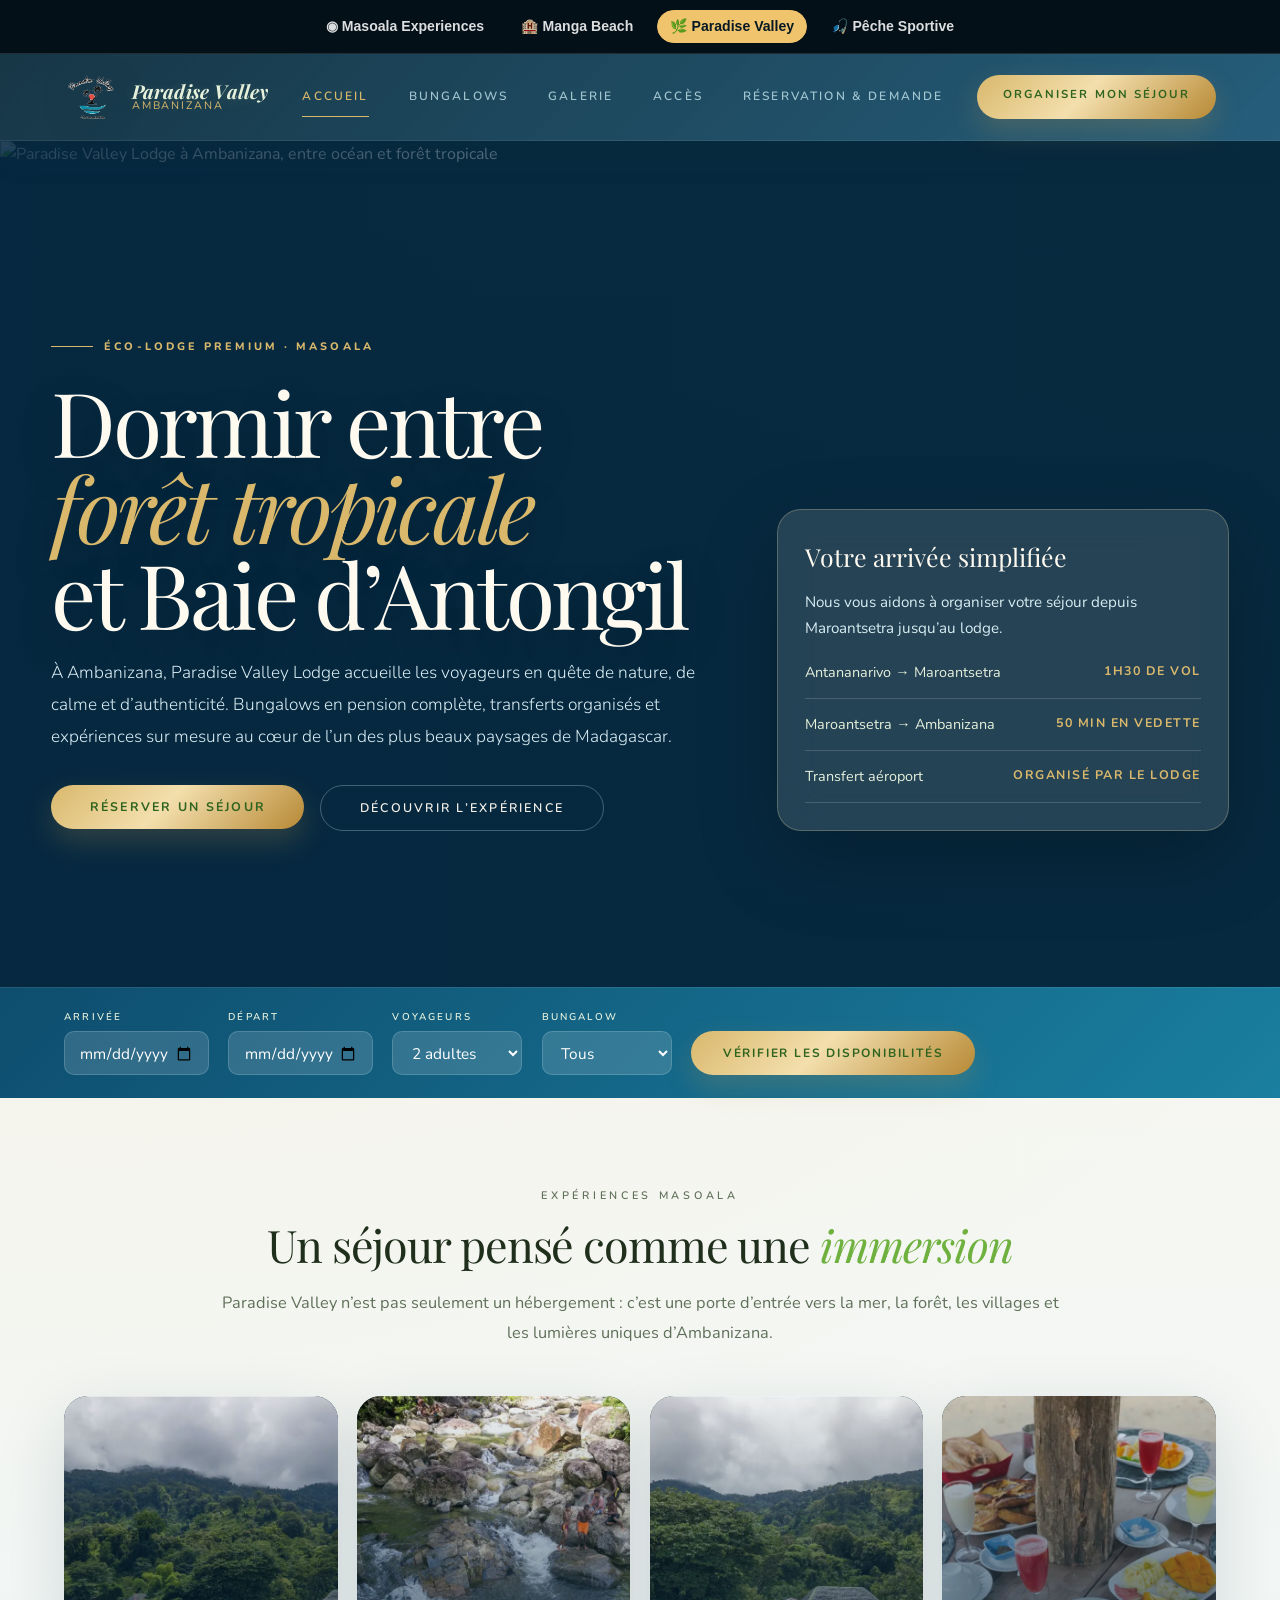
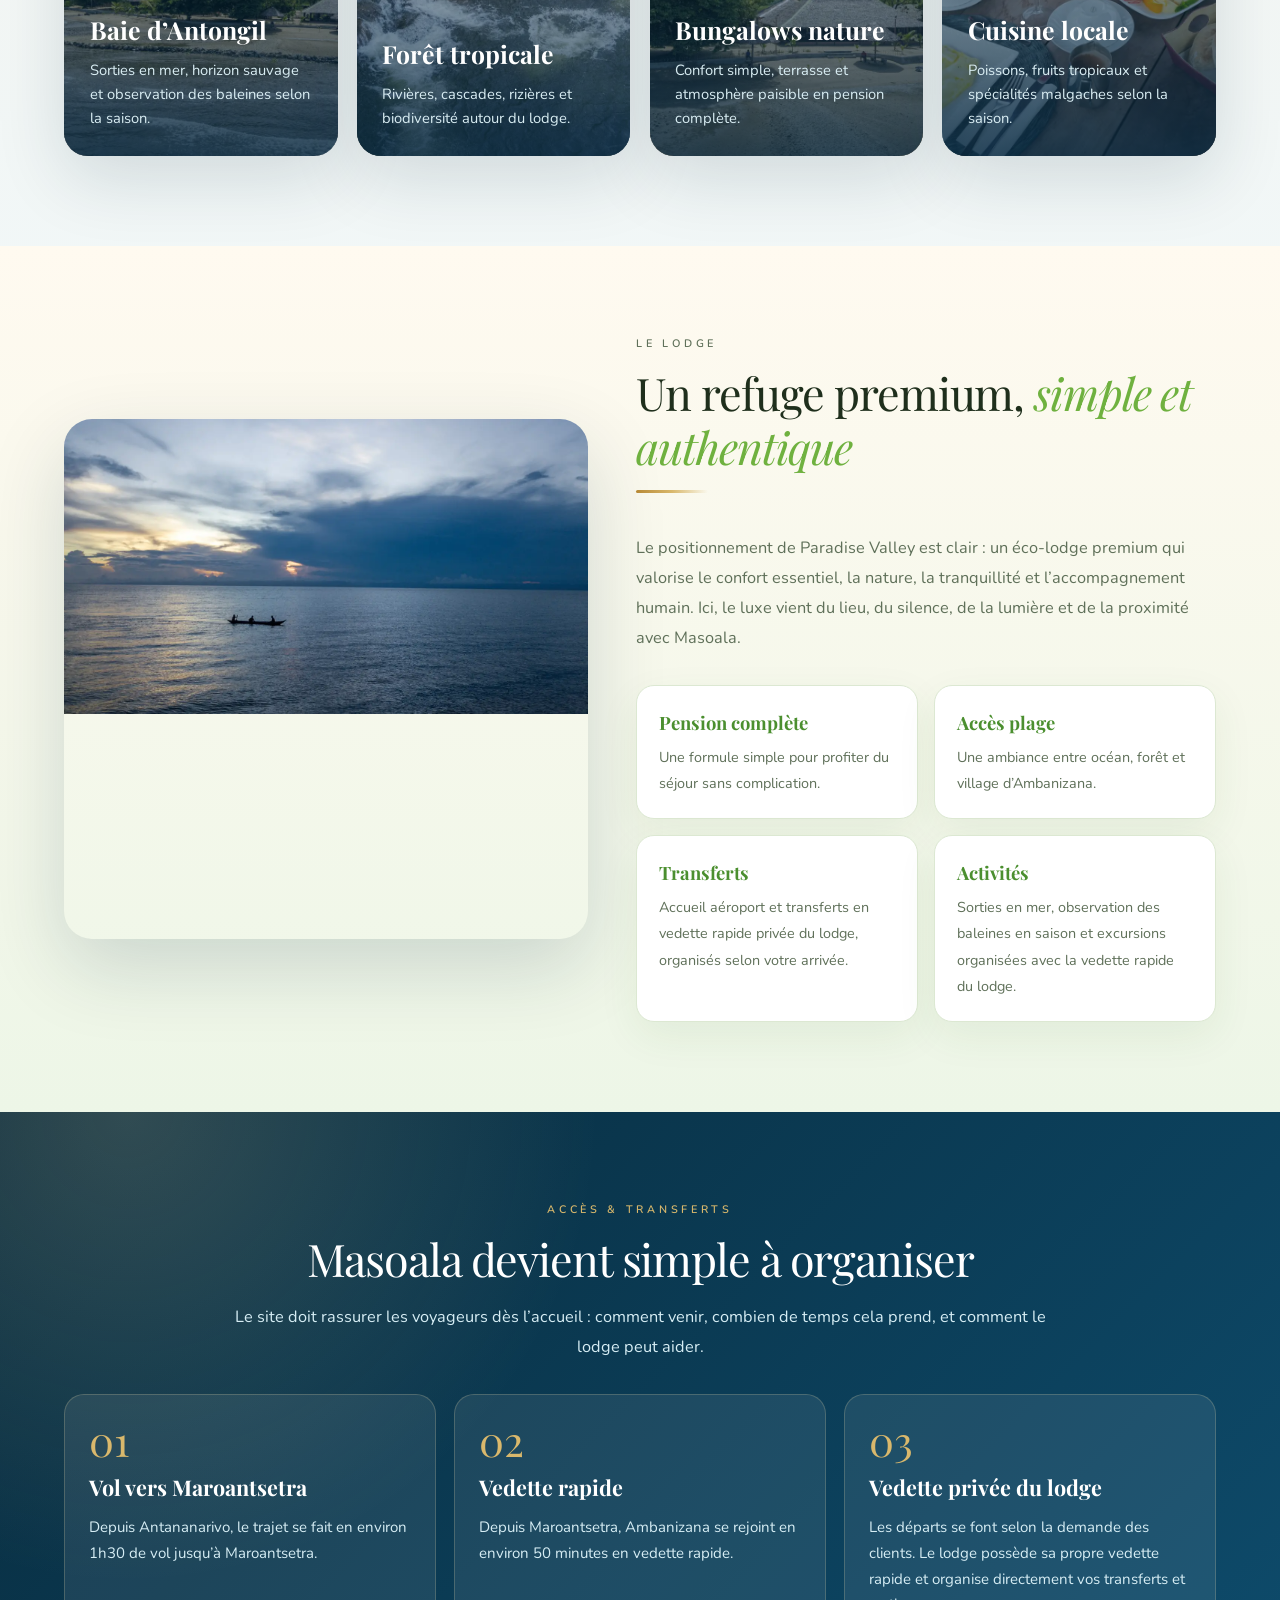
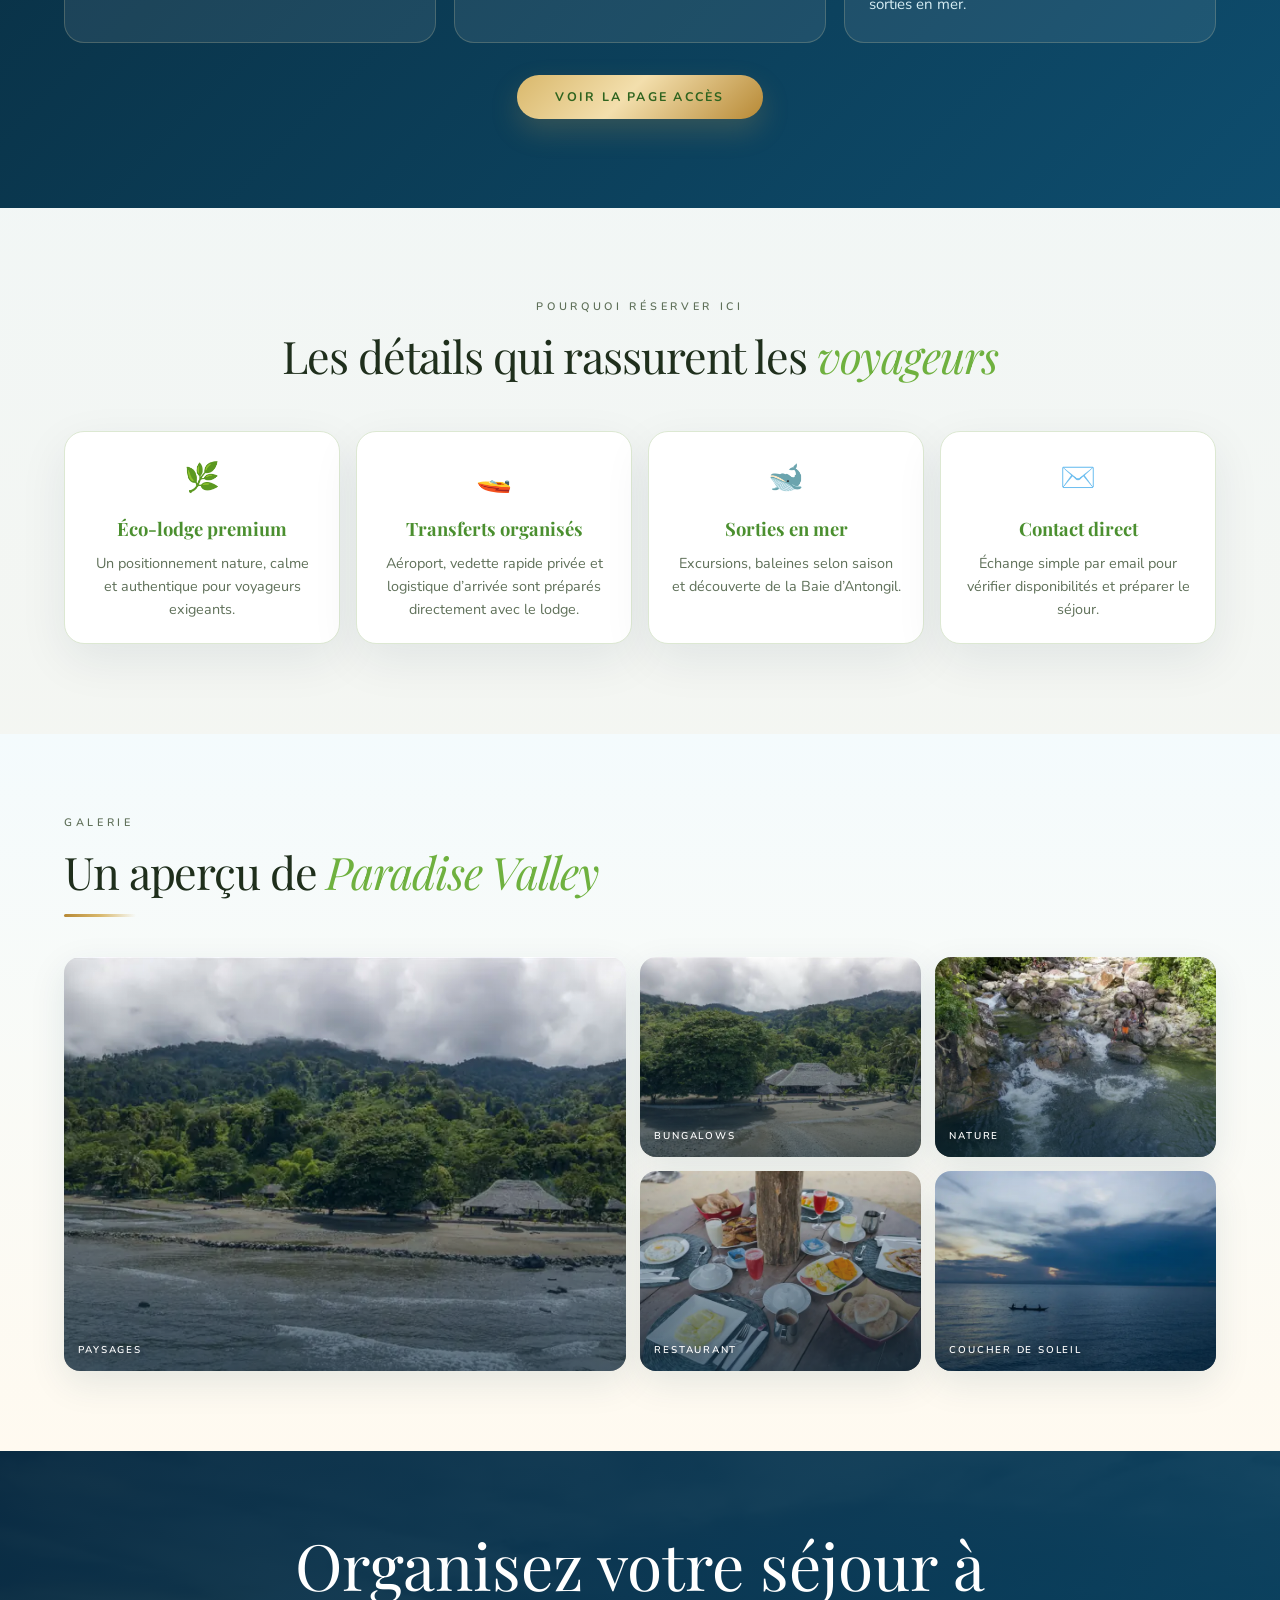
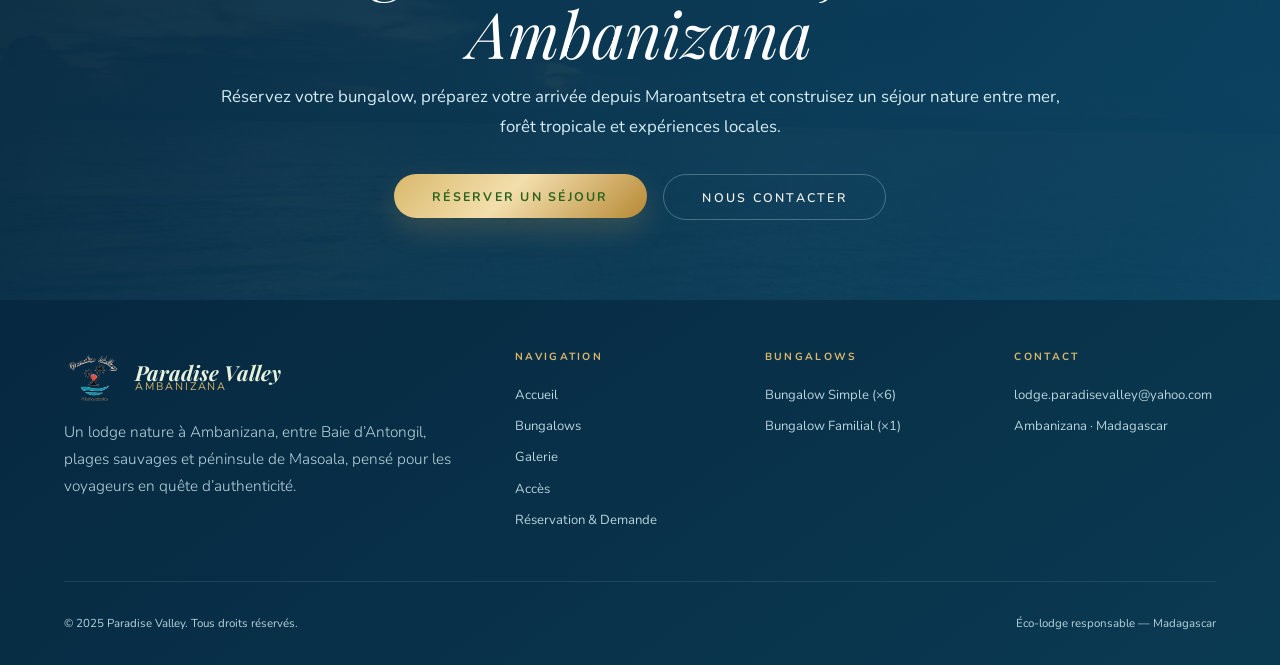
==== commit be71b193: "Add files via upload" ====
--- a/index.html
+++ b/index.html
@@ -1,12 +1,27 @@
-<!DOCTYPE html> <html lang="fr"> <head> <meta charset="utf-8"/><meta content="width=device-width, initial-scale=1.0" name="viewport"/> <title>Paradise Valley Lodge Ambanizana | Éco-lodge premium à Masoala</title> <link href="https://fonts.googleapis.com/css2?family=Playfair+Display:ital,wght@0,400;0,700;1,400&amp;family=Nunito:wght@300;400;600;700&amp;display=swap" rel="stylesheet"/> <style>*,*::before,*::after{margin:0;padding:0;box-sizing:border-box}:root{--ocean:#4b8f2f;--ocean-mid:#6fb13f;--ocean-light:#e6f1dc;--ocean-dark:#2f641f;--sand:#d9b86c;--sand-light:#f6f1e4;--sand-dark:#b78935;--white:#fff;--text:#1f2f1c;--muted:#5f7059;--border:#dce8d2;--light:#edf6e7;--gold-soft:#f0dfb2;--leaf:#73a843;}html{scroll-behavior:smooth}body{font-family:'Nunito',sans-serif;background:var(--sand-light);color:var(--text);overflow-x:hidden}a{text-decoration:none;color:inherit}nav{position:sticky;top:0;z-index:100;display:flex;justify-content:space-between;align-items:center;padding:1.2rem 4rem;background:var(--ocean);border-bottom:1px solid rgba(200,232,240,.1)}.nav-logo{font-family:'Playfair Display',serif;font-size:1.6rem;color:var(--ocean-light)}.nav-logo span{font-style:italic;color:var(--sand)}.nav-links{display:flex;gap:2.5rem;font-size:.75rem;font-weight:600;letter-spacing:.18em;text-transform:uppercase}.nav-links a{color:#8ac8dc;transition:color .2s}.nav-links a:hover,.nav-links a.active{color:var(--sand)}.nav-cta{background:var(--sand);color:var(--ocean);padding:.6rem 1.6rem;font-size:.72rem;letter-spacing:.18em;text-transform:uppercase;font-weight:700;border-radius:2px;cursor:pointer;border:none}.hero{background:var(--ocean);min-height:92vh;display:flex;flex-direction:column;align-items:center;justify-content:center;position:relative;overflow:hidden}.hero-bg{position:absolute;inset:0;width:100%;height:100%}.hero-bg-img{position:absolute;inset:0;width:100%;height:100%;object-fit:cover;opacity:.72;filter:saturate(1.05) contrast(1.05)}.hero::before{content:'';position:absolute;inset:0;background:linear-gradient(180deg,rgba(10,58,82,.40),rgba(10,58,82,.70)),radial-gradient(circle at 50% 35%,rgba(232,213,163,.18),transparent 42%);z-index:1}.hero-content{position:relative;z-index:2;text-align:center;padding:3rem 2rem;animation:fadeUp 1s ease both}@keyframes fadeUp{from{opacity:0;transform:translateY(28px)}to{opacity:1;transform:translateY(0)}}.hero-badge{display:inline-block;border:1px solid var(--sand);color:var(--sand);font-size:.68rem;letter-spacing:.28em;text-transform:uppercase;padding:.45rem 1.4rem;margin-bottom:2rem;border-radius:1px;font-weight:600}.hero-title{font-family:'Playfair Display',serif;font-size:clamp(3rem,7vw,5.5rem);font-weight:400;color:#f5f0e8;line-height:1.08;margin-bottom:1rem}.hero-title em{font-style:italic;color:var(--sand)}.hero-sub{font-size:.9rem;color:var(--ocean-light);font-weight:300;letter-spacing:.12em;margin-bottom:3rem}.hero-actions{display:flex;gap:1rem;justify-content:center;flex-wrap:wrap}.btn-primary{background:var(--sand);color:var(--ocean);padding:.85rem 2.4rem;font-family:'Nunito',sans-serif;font-size:.78rem;letter-spacing:.18em;text-transform:uppercase;font-weight:700;border:none;border-radius:2px;cursor:pointer;transition:opacity .2s,transform .15s}.btn-primary:hover{opacity:.88;transform:translateY(-1px)}.btn-outline{background:transparent;color:#f5f0e8;padding:.85rem 2.4rem;font-family:'Nunito',sans-serif;font-size:.78rem;letter-spacing:.18em;text-transform:uppercase;font-weight:600;border:1px solid rgba(200,232,240,.4);border-radius:2px;cursor:pointer}.btn-outline:hover{border-color:var(--sand);color:var(--sand)}.btn-outline-light{background:transparent;color:#f5f0e8;padding:.85rem 2.4rem;font-family:'Nunito',sans-serif;font-size:.78rem;letter-spacing:.18em;text-transform:uppercase;font-weight:600;border:1px solid rgba(200,232,240,.3);border-radius:2px;cursor:pointer}.hero-scroll{position:absolute;bottom:2rem;left:50%;transform:translateX(-50%);display:flex;flex-direction:column;align-items:center;gap:.5rem;color:rgba(200,232,240,.5);font-size:.65rem;letter-spacing:.2em;text-transform:uppercase;z-index:2}.scroll-line{width:1px;height:40px;background:linear-gradient(to bottom,rgba(200,232,240,.5),transparent);animation:sLine 1.8s ease-in-out infinite}@keyframes sLine{0%{transform:scaleY(0);transform-origin:top}50%{transform:scaleY(1);transform-origin:top}51%{transform:scaleY(1);transform-origin:bottom}100%{transform:scaleY(0);transform-origin:bottom}}.wave{background:var(--ocean);line-height:0}.wave svg{display:block;width:100%}.booking-bar{background:var(--ocean-mid);padding:1.4rem 4rem;display:flex;align-items:flex-end;gap:1.2rem;flex-wrap:wrap}.bk-group{display:flex;flex-direction:column;gap:.35rem}.bk-group label{font-size:.62rem;letter-spacing:.22em;text-transform:uppercase;color:var(--ocean-light);font-weight:600}.bk-group input,.bk-group select{background:rgba(255,255,255,.12);border:1px solid rgba(200,232,240,.2);color:#fff;padding:.55rem .9rem;font-family:'Nunito',sans-serif;font-size:.85rem;border-radius:2px;outline:none}.bk-group input:focus,.bk-group select:focus{border-color:var(--sand)}.bk-group input{width:145px}.bk-group select{width:130px}.bk-group select option{background:var(--ocean-mid)}.btn-search{background:var(--sand);color:var(--ocean);border:none;padding:.7rem 2rem;font-family:'Nunito',sans-serif;font-size:.75rem;letter-spacing:.15em;text-transform:uppercase;font-weight:700;border-radius:2px;cursor:pointer}.nature-strip{background:var(--light);border-top:1px solid var(--border);border-bottom:1px solid var(--border);padding:1.8rem 4rem;display:flex;justify-content:space-around;align-items:center;text-align:center;flex-wrap:wrap;gap:1rem}.ni-label{font-size:.68rem;letter-spacing:.18em;text-transform:uppercase;color:var(--ocean-mid);display:block;margin-top:.4rem;font-weight:600}.section{padding:5rem 4rem}.section-label{font-size:.68rem;letter-spacing:.28em;text-transform:uppercase;color:var(--muted);margin-bottom:.8rem;font-weight:600}.section-title{font-family:'Playfair Display',serif;font-size:clamp(2rem,4vw,2.8rem);font-weight:400;line-height:1.2;margin-bottom:1rem}.section-title em{font-style:italic;color:var(--ocean-mid)}.sand-line{width:50px;height:2px;background:var(--sand-dark);margin-bottom:2.5rem;border-radius:1px}.rooms-grid{display:grid;grid-template-columns:repeat(auto-fit,minmax(260px,1fr));gap:1.5rem}.room-card{background:#fff;border-radius:8px;overflow:hidden;border:1px solid var(--border);transition:transform .25s,box-shadow .25s}.room-card:hover{transform:translateY(-5px);box-shadow:0 16px 48px rgba(14,77,110,.1)}.room-img{height:200px;display:flex;align-items:center;justify-content:center;position:relative;overflow:hidden}.ri-1{background:linear-gradient(135deg,#0e4d6e,#0a3a52)}.ri-2{background:linear-gradient(135deg,#1a7fa0,#0e4d6e)}.ri-3{background:linear-gradient(135deg,#0a3a52,#062840)}.room-tag{position:absolute;top:12px;right:12px;background:var(--sand);color:var(--ocean);font-size:.6rem;letter-spacing:.12em;text-transform:uppercase;padding:4px 10px;border-radius:1px;font-weight:700}.room-body{padding:1.4rem}.room-type{font-size:.62rem;letter-spacing:.22em;text-transform:uppercase;color:var(--muted);margin-bottom:.4rem;font-weight:600}.room-name{font-family:'Playfair Display',serif;font-size:1.3rem;color:var(--ocean);margin-bottom:.6rem}.room-desc{font-size:.82rem;color:var(--muted);line-height:1.7;margin-bottom:1rem;font-weight:300}.room-feats{display:flex;gap:.6rem;flex-wrap:wrap;margin-bottom:1.2rem}.feat{font-size:.68rem;background:var(--light);color:var(--ocean-mid);padding:3px 10px;border-radius:20px;border:1px solid var(--border);font-weight:600}.room-footer{display:flex;justify-content:space-between;align-items:center;border-top:1px solid var(--border);padding-top:1rem}.room-price{font-family:'Playfair Display',serif;font-size:1.3rem;color:var(--ocean)}.room-price span{font-size:.65rem;font-family:'Nunito',sans-serif;color:var(--muted)}.room-btn{background:var(--ocean);color:#fff;border:none;padding:.5rem 1.2rem;font-size:.7rem;letter-spacing:.12em;text-transform:uppercase;border-radius:2px;cursor:pointer;font-family:'Nunito',sans-serif;font-weight:600}.room-btn:hover{background:var(--ocean-mid)}.highlights{background:var(--ocean);padding:5rem 4rem;display:grid;grid-template-columns:1fr 1fr;gap:4rem;align-items:center}.hl-title{font-family:'Playfair Display',serif;font-size:clamp(2rem,4vw,2.8rem);font-weight:400;line-height:1.2;margin-bottom:1rem;color:#f5f0e8}.hl-title em{font-style:italic;color:var(--sand)}.hl-p{font-size:.9rem;color:#a8d8e8;line-height:1.9;font-weight:300;margin-bottom:2rem}.hl-grid{display:grid;grid-template-columns:1fr 1fr;gap:1.2rem}.hl-card{background:rgba(255,255,255,.06);border:1px solid rgba(200,232,240,.12);border-radius:6px;padding:1.2rem}.hl-name{font-family:'Playfair Display',serif;font-size:1rem;color:#f5f0e8;margin-bottom:.4rem}.hl-desc{font-size:.75rem;color:#7ab8cc;line-height:1.6;font-weight:300}.gallery-preview{background:var(--light);padding:5rem 4rem}.gallery-grid{display:grid;grid-template-columns:2fr 1fr 1fr;grid-template-rows:200px 200px;gap:10px;margin-top:2.5rem}.photo-cover{width:100%;height:100%;object-fit:cover;display:block;transition:transform .45s ease}.gi:hover .photo-cover{transform:scale(1.06)}.gi{border-radius:6px;overflow:hidden;position:relative;cursor:pointer}.gi:first-child{grid-row:1/3}.gi-inner{width:100%;height:100%;display:flex;align-items:center;justify-content:center;transition:transform .4s ease}.gi:hover .gi-inner{transform:scale(1.05)}.gc1{background:linear-gradient(135deg,#0e4d6e,#062840)}.gc2{background:linear-gradient(135deg,#1a7fa0,#0e4d6e)}.gc3{background:linear-gradient(135deg,#0a3a52,#1a7fa0)}.gc4{background:linear-gradient(135deg,#1a7fa0,#2a9fc8)}.gc5{background:linear-gradient(135deg,#0e4d6e,#1a7fa0)}.gi-overlay{position:absolute;inset:0;background:rgba(14,77,110,0);transition:background .3s}.gi:hover .gi-overlay{background:rgba(14,77,110,.35)}.gi-label{position:absolute;bottom:.8rem;left:.9rem;font-size:.62rem;letter-spacing:.18em;text-transform:uppercase;color:rgba(255,255,255,.75);font-weight:600}.testi-grid{display:grid;grid-template-columns:repeat(auto-fit,minmax(240px,1fr));gap:1.5rem;margin-top:3rem}.testi-card{background:#fff;border:1px solid var(--border);border-radius:8px;padding:1.8rem;text-align:left}.testi-stars{color:var(--sand-dark);font-size:.9rem;letter-spacing:3px;margin-bottom:1rem}.testi-text{font-family:'Playfair Display',serif;font-size:1rem;font-style:italic;line-height:1.7;color:var(--ocean);margin-bottom:1.2rem}.testi-author{font-size:.72rem;letter-spacing:.12em;text-transform:uppercase;color:var(--muted);font-weight:600}.cta-strip{background:var(--ocean);padding:4rem;display:flex;justify-content:space-between;align-items:center;flex-wrap:wrap;gap:2rem}.cta-title{font-family:'Playfair Display',serif;font-size:2.2rem;font-weight:400;color:#f5f0e8}.cta-title em{font-style:italic;color:var(--sand)}.cta-sub{font-size:.85rem;color:#8ac8dc;margin-top:.4rem;font-weight:300}footer{background:var(--ocean-dark);color:#f5f0e8;padding:3rem 4rem 2rem}.ft-top{display:grid;grid-template-columns:2fr 1fr 1fr 1fr;gap:3rem;padding-bottom:2.5rem;border-bottom:1px solid rgba(200,232,240,.1);margin-bottom:2rem}.ft-logo{font-family:'Playfair Display',serif;font-size:1.5rem;color:var(--ocean-light);margin-bottom:.8rem}.ft-logo span{font-style:italic;color:var(--sand)}.ft-desc{font-size:.8rem;color:#5a8a9f;line-height:1.8;font-weight:300}.ft-col-title{font-size:.65rem;letter-spacing:.22em;text-transform:uppercase;color:var(--sand);margin-bottom:1.2rem;font-weight:700}.ft-col a{display:block;font-size:.82rem;color:#5a8a9f;margin-bottom:.6rem;transition:color .2s}.ft-col a:hover{color:var(--ocean-light)}.ft-bottom{display:flex;justify-content:space-between;align-items:center;font-size:.72rem;color:#a8c9a0;flex-wrap:wrap;gap:1rem}@media(max-width:768px){nav{padding:1rem 1.5rem}.nav-links{display:none}.hero-title{font-size:2.5rem}.booking-bar{padding:1.2rem 1.5rem}.section{padding:3rem 1.5rem}.highlights{grid-template-columns:1fr;padding:3rem 1.5rem;gap:2rem}.gallery-grid{grid-template-columns:1fr 1fr;grid-template-rows:auto}.gi:first-child{grid-row:auto;grid-column:1/3;height:200px}.ft-top{grid-template-columns:1fr;gap:2rem}.cta-strip{padding:2.5rem 1.5rem}.nature-strip{padding:1.5rem}}.hamburger{display:none;flex-direction:column;gap:5px;cursor:pointer;padding:4px;background:none;border:none;z-index:200}.hamburger span{display:block;width:24px;height:2px;background:var(--ocean-light);border-radius:2px;transition:all .3s}.hamburger.open span:nth-child(1){transform:translateY(7px) rotate(45deg)}.hamburger.open span:nth-child(2){opacity:0}.hamburger.open span:nth-child(3){transform:translateY(-7px) rotate(-45deg)}.mobile-menu{display:none;position:fixed;inset:0;background:var(--ocean-dark);z-index:150;flex-direction:column;align-items:center;justify-content:center;gap:2.5rem}.mobile-menu.open{display:flex}.mobile-menu a{font-family:'Playfair Display',serif;font-size:1.8rem;color:#f5f0e8;font-weight:400}.mobile-menu a:hover{color:var(--sand)}.mobile-menu .mob-cta{margin-top:1rem;background:var(--sand);color:var(--ocean);padding:.8rem 2.5rem;font-family:'Nunito',sans-serif;font-size:.8rem;letter-spacing:.18em;text-transform:uppercase;font-weight:700;border-radius:2px;border:none;cursor:pointer}@media(max-width:900px){nav{padding:1rem 1.5rem}.nav-links,.nav-cta{display:none}.hamburger{display:flex}.section{padding:3rem 1.2rem}.gallery-preview{padding:3rem 1.2rem}.hero-title{font-size:clamp(2rem,9vw,3.5rem)}.hero-badge{font-size:.6rem;letter-spacing:.18em}.hero-actions{flex-direction:column;align-items:center;gap:.8rem}.booking-bar{flex-direction:column;padding:1.5rem 1.2rem;gap:1rem}.bk-group input,.bk-group select{width:100%}.bk-group{width:100%}.btn-search{width:100%;padding:.75rem}.nature-strip{padding:1.5rem 1.2rem;gap:1.5rem;justify-content:center}.rooms-grid{grid-template-columns:1fr}.highlights{grid-template-columns:1fr;padding:3rem 1.2rem;gap:2.5rem}.hl-grid{grid-template-columns:1fr 1fr}.gallery-grid{grid-template-columns:1fr 1fr;grid-template-rows:auto}.gi:first-child{grid-row:auto;grid-column:1/3;height:180px}.gi{height:160px}.testi-grid{grid-template-columns:1fr}.cta-strip{padding:2.5rem 1.2rem;flex-direction:column;text-align:center}.cta-title{font-size:1.6rem}.ft-top{grid-template-columns:1fr;gap:2rem;padding-bottom:2rem}.ft-bottom{flex-direction:column;text-align:center;gap:.5rem}.intro{grid-template-columns:1fr;padding:3rem 1.2rem;gap:2rem}.stats{grid-template-columns:1fr 1fr}.bungalows-grid{grid-template-columns:1fr}.familial-card{grid-template-columns:1fr}.fam-img{min-height:220px}.fam-body{padding:2rem 1.5rem}.tarif-bar{padding:1.5rem 1.2rem;gap:2rem}.inclus-section{padding:1.5rem 1.2rem}.tarif-table-section{padding:3rem 1.2rem}.tarif-table{font-size:.78rem}.tarif-table th,.tarif-table td{padding:.6rem .5rem}.res-layout{grid-template-columns:1fr;padding:2rem 1.2rem;gap:1.5rem}.form-row{grid-template-columns:1fr}.form-row.three{grid-template-columns:1fr 1fr}.summary-card{position:static}.extras-grid{grid-template-columns:1fr}.contact-layout{grid-template-columns:1fr}.contact-info{padding:3rem 1.5rem}.contact-form-side{padding:3rem 1.5rem}.map-section{grid-template-columns:1fr}.practical-info{padding:2.5rem 1.5rem}.map-placeholder{min-height:280px}.faq-grid{grid-template-columns:1fr}.filter-bar{padding:1.2rem 1rem;gap:.4rem}.fbtn{padding:.4rem 1rem;font-size:.68rem}.gallery-section{padding:2.5rem 1rem 1.5rem}.grid-hero{grid-template-columns:1fr 1fr;grid-template-rows:auto}.grid-hero .gi:first-child{grid-column:1/3;grid-row:auto;height:220px}.grid-3{grid-template-columns:1fr}.grid-3 .gi{height:180px}.grid-4{grid-template-columns:1fr 1fr}.grid-4 .gi{height:160px}.grid-mixed{grid-template-columns:1fr}.grid-mixed .gi:nth-child(2){grid-column:auto}.alt-bg{padding:2rem 1rem}.page-header{padding:3rem 1.5rem 2.5rem}.ph-title{font-size:2.2rem}}@media(max-width:480px){.hl-grid{grid-template-columns:1fr}.grid-hero{grid-template-columns:1fr}.grid-hero .gi:first-child{grid-column:auto}.grid-4{grid-template-columns:1fr}.stats{grid-template-columns:1fr}.form-row.three{grid-template-columns:1fr}.social-row{justify-content:center}.subject-options{grid-template-columns:1fr}}:root{--shadow-soft:0 18px 60px rgba(10,58,82,.12);--shadow-card:0 12px 36px rgba(10,58,82,.10);--radius-xl:18px;--radius-lg:12px;--cream:#fffaf0;--leaf:#2f6f5e;--coral:#d88c5a}::selection{background:var(--sand);color:var(--ocean-dark)}body{background:linear-gradient(180deg,var(--sand-light),#fffdf7 45%,var(--sand-light));}nav{backdrop-filter:blur(14px);box-shadow:0 8px 28px rgba(6,40,64,.18);padding:1rem 4rem;background:linear-gradient(90deg,rgba(10,58,82,.98),rgba(14,77,110,.98));}.nav-logo{display:flex;align-items:center;gap:.35rem;letter-spacing:.02em;position:relative}.nav-logo::before{content:'✦';display:grid;place-items:center;width:32px;height:32px;border:1px solid rgba(232,213,163,.45);border-radius:50%;font-size:.75rem;color:var(--sand);background:rgba(255,255,255,.04)}.nav-links a{position:relative;padding:.5rem 0;color:rgba(200,232,240,.78)}.nav-links a::after{content:'';position:absolute;left:0;right:0;bottom:.1rem;height:1px;background:var(--sand);transform:scaleX(0);transform-origin:center;transition:transform .25s ease}.nav-links a:hover::after,.nav-links a.active::after{transform:scaleX(1)}.nav-cta,.btn-primary,.btn-search,.btn-submit,.btn-gold,.room-btn,.btn-reserve{border-radius:999px!important;box-shadow:0 10px 24px rgba(0,0,0,.12);transition:transform .2s ease,box-shadow .2s ease,opacity .2s ease,background .2s ease}.nav-cta:hover,.btn-primary:hover,.btn-search:hover,.btn-submit:hover,.btn-gold:hover,.room-btn:hover,.btn-reserve:hover{transform:translateY(-2px);box-shadow:0 14px 30px rgba(0,0,0,.18)}.btn-outline,.btn-outline-light{border-radius:999px!important;transition:all .2s ease}.hero,.page-header{background:radial-gradient(circle at 20% 15%,rgba(232,213,163,.16),transparent 30%),linear-gradient(135deg,var(--ocean-dark),var(--ocean) 55%,#116986)}.hero::after,.page-header::after{content:'';position:absolute;inset:auto 0 0;height:42%;background:linear-gradient(180deg,transparent,rgba(10,58,82,.22));pointer-events:none}.hero-badge,.ph-label{border-radius:999px;background:rgba(232,213,163,.09);border:1px solid rgba(232,213,163,.30);padding:.45rem 1.1rem;display:inline-block}.hero-title,.ph-title,.section-title,.ci-title,.cf-title,.faq-title,.fam-name,.cta-title{letter-spacing:-.02em}.hero-sub,.ph-sub{max-width:780px;margin-left:auto;margin-right:auto;line-height:1.8}.booking-bar,.tarif-bar,.cta-strip{box-shadow:inset 0 1px 0 rgba(255,255,255,.08);background:linear-gradient(135deg,var(--ocean-mid),#0d6883)}.bk-group input,.bk-group select{border-radius:999px;background:rgba(255,255,255,.14)}.nature-strip,.inclus-section,.gallery-preview,.faq-section,.alt-bg{background:linear-gradient(180deg,#f4fbfd,#fffaf0)}.room-card,.b-card,.testi-card,.stat,.form-card,.summary-card,.info-card,.policy-card,.faq-item,.cc-card,.familial-card{border-radius:var(--radius-lg)!important;box-shadow:var(--shadow-card);border-color:rgba(26,127,160,.16)!important}.room-card:hover,.b-card:hover,.testi-card:hover,.faq-item:hover{transform:translateY(-6px);box-shadow:var(--shadow-soft)}.room-img,.b-img,.fam-img,.gi-inner,.lb-img{background-size:cover!important;background-position:center!important;position:relative}.room-img::after,.b-img::after,.fam-img::after,.gi-inner::after{content:'';position:absolute;inset:0;background:radial-gradient(circle at 70% 20%,rgba(232,213,163,.18),transparent 28%),linear-gradient(180deg,rgba(255,255,255,.02),rgba(10,58,82,.18));pointer-events:none}.ri-1,.bi1,.c1,.gc1{background:linear-gradient(135deg,#083447,#0f6e84 55%,#d4b36d)!important}.ri-2,.bi2,.c2,.gc2{background:linear-gradient(135deg,#0d5d77,#1ba0b8 55%,#f0d99b)!important}.ri-3,.bi3,.c3,.gc3{background:linear-gradient(135deg,#062840,#116986 58%,#2f6f5e)!important}.bi4,.c4,.gc4{background:linear-gradient(135deg,#178aaa,#72c7d8 52%,#e8d5a3)!important}.bi5,.c5,.gc5{background:linear-gradient(135deg,#0e4d6e,#2f6f5e 55%,#d88c5a)!important}.bi6,.c6{background:linear-gradient(135deg,#1a7fa0,#0e4d6e 55%,#c4a96b)!important}.room-tag,.b-badge,.fam-tag{border-radius:999px;box-shadow:0 8px 18px rgba(0,0,0,.14)}.feat,.fam-feat{border-radius:999px;background:rgba(26,127,160,.08)}.sand-line{height:3px;border-radius:999px;background:linear-gradient(90deg,var(--sand-dark),var(--sand),transparent)}.gallery-grid,.grid-hero,.grid-3,.grid-4,.grid-mixed{gap:14px}.gi{border-radius:16px;box-shadow:var(--shadow-card)}.gi-overlay{background:linear-gradient(180deg,transparent,rgba(6,40,64,.58))!important}.contact-info,.practical-info,.familial-section,.highlights,.summary-card{background:radial-gradient(circle at 25% 15%,rgba(232,213,163,.12),transparent 28%),linear-gradient(135deg,var(--ocean-dark),var(--ocean))!important}input,select,textarea{transition:border-color .2s ease,box-shadow .2s ease}input:focus,select:focus,textarea:focus{box-shadow:0 0 0 4px rgba(26,127,160,.12)}footer{background:linear-gradient(135deg,#062840,var(--ocean-dark));}.mobile-menu{background:radial-gradient(circle at 30% 20%,rgba(232,213,163,.12),transparent 32%),linear-gradient(135deg,#062840,var(--ocean-dark))}@media(max-width:900px){nav{padding:1rem 1.2rem}.nav-logo::before{width:28px;height:28px}.mobile-menu a{font-size:1.55rem}.hero{min-height:86vh}.page-header{padding-top:3.5rem}.room-opt{align-items:flex-start}.room-opt-price{text-align:left}.hero-actions a,.hero-actions button,.cta-strip a,.cta-strip button{width:100%}.hero-actions,.cta-strip>div:last-child{width:100%}.hero-actions button,.cta-strip button{justify-content:center}}:root{--gold:#e8d5a3;--gold-deep:#b8954f;--ink:#082b3d;--glass:rgba(255,255,255,.08);--shadow-soft:0 24px 70px rgba(8,43,61,.14);--shadow-deep:0 28px 90px rgba(8,43,61,.28)}body{background:radial-gradient(circle at 8% 0%,rgba(232,213,163,.22),transparent 28%),linear-gradient(180deg,#fbf6ea 0%,#eef7fb 45%,#faf5e9 100%)}nav{backdrop-filter:blur(18px);-webkit-backdrop-filter:blur(18px);background:linear-gradient(135deg,rgba(8,43,61,.94),rgba(14,77,110,.9));box-shadow:0 10px 34px rgba(8,43,61,.18)}.nav-logo{letter-spacing:.02em;text-shadow:0 2px 14px rgba(232,213,163,.18)}.nav-links a{position:relative;padding:.4rem 0}.nav-links a::after{content:'';position:absolute;left:0;right:0;bottom:-.25rem;height:1px;background:var(--sand);transform:scaleX(0);transform-origin:center;transition:transform .25s ease}.nav-links a:hover::after,.nav-links a.active::after{transform:scaleX(1)}.nav-cta,.btn-primary,.btn-search,.btn-submit,.btn-gold,.room-btn,.btn-reserve{background:linear-gradient(135deg,var(--sand),#f3dfad 45%,var(--sand-dark));box-shadow:0 12px 28px rgba(184,149,79,.24);border:0;color:var(--ocean-dark);transition:transform .2s ease,box-shadow .2s ease,filter .2s ease}.nav-cta:hover,.btn-primary:hover,.btn-search:hover,.btn-submit:hover,.btn-gold:hover,.room-btn:hover,.btn-reserve:hover{transform:translateY(-2px);box-shadow:0 18px 40px rgba(184,149,79,.33);filter:saturate(1.05)}.page-header,.hero{background:radial-gradient(circle at 50% 0%,rgba(232,213,163,.12),transparent 35%),linear-gradient(145deg,#082b3d 0%,#0e4d6e 55%,#1a7fa0 100%)}.ph-label,.section-label,.faq-label,.ci-label,.sec-cat-label{letter-spacing:.34em}.ph-title,.hero-title,.section-title,.ci-title,.cf-title,.faq-title{letter-spacing:-.025em}.ph-sub,.hero-sub{opacity:.92}.booking-bar,.tarif-bar,.cta-strip{background:linear-gradient(135deg,#0e4d6e,#1a7fa0);box-shadow:inset 0 1px 0 rgba(255,255,255,.08)}.form-card,.summary-card,.info-card,.policy-card,.room-card,.b-card,.stat,.faq-item,.contact-form-side,.success-box{box-shadow:var(--shadow-soft);border-color:rgba(208,232,239,.85)}.form-card,.room-card,.b-card,.faq-item,.info-card,.policy-card,.stat{border-radius:16px}.summary-card{border-radius:18px;background:linear-gradient(160deg,#082b3d,#0e4d6e 70%,#135f7d);box-shadow:var(--shadow-deep);border:1px solid rgba(200,232,240,.16)}.room-opt{border-radius:14px;background:linear-gradient(180deg,#fff,#fbfdfe)}.room-opt.selected{background:linear-gradient(135deg,#eef7fb,#fff8e5);box-shadow:0 14px 42px rgba(14,77,110,.1)}.fg input,.fg select,.fg textarea,.bk-group input,.bk-group select{border-radius:10px;transition:border-color .2s,box-shadow .2s,background .2s}.fg input:focus,.fg select:focus,.fg textarea:focus{box-shadow:0 0 0 4px rgba(26,127,160,.12)}.room-img,.b-img,.gi-inner,.fam-img{position:relative}.room-img::after,.b-img::after,.gi-inner::after,.fam-img::after{content:'';position:absolute;inset:0;background:linear-gradient(135deg,rgba(255,255,255,.08),transparent 35%,rgba(232,213,163,.10));pointer-events:none}.sand-line{height:3px;background:linear-gradient(90deg,var(--sand-dark),var(--sand),transparent);width:72px}.step{background:linear-gradient(135deg,var(--ocean),var(--ocean-mid));box-shadow:0 8px 18px rgba(14,77,110,.22)}.policy-item::before{color:var(--gold-deep)}.sum-total-val{font-size:2rem;text-shadow:0 6px 26px rgba(232,213,163,.18)}footer{background:linear-gradient(145deg,#062840,#0a3a52);box-shadow:0 -20px 60px rgba(8,43,61,.12)}@media(max-width:900px){.page-header{padding-top:3.4rem}.form-card{padding:1.5rem}.room-opt{align-items:flex-start}.room-opt-price{text-align:left}.summary-card{top:auto}.mobile-menu{background:linear-gradient(145deg,#062840,#0e4d6e)}}.experience-photo{width:100%;height:100%;object-fit:cover;display:block;transition:transform .45s ease;filter:saturate(1.05) contrast(1.02)}.gi:hover .experience-photo{transform:scale(1.06)}html{font-size:16px;scroll-behavior:smooth;}body{font-size:1rem;line-height:1.65;-webkit-font-smoothing:antialiased;text-rendering:optimizeLegibility;}img{max-width:100%;height:auto;}p,.intro-p,.room-desc,.b-desc,.fam-desc,.hl-p,.hl-desc,.ci-p,.cf-sub,.faq-a,.pi-val,.info-item-text,.policy-item,.form-note,.sum-note,.ft-desc,.conv-sub,.transfer-desc{font-size:.96rem;line-height:1.75;}.section-label,.intro-label,.faq-label,.room-type,.b-type,.fam-type,.cc-label,.pi-label,.form-sec-title,.transfer-title{opacity:1;}.summary-card{background:#ffffff !important;color:var(--text) !important;border:1px solid var(--border) !important;box-shadow:0 14px 38px rgba(10,58,82,.10) !important;position:sticky;top:100px;z-index:3;opacity:1 !important;backdrop-filter:none !important;-webkit-backdrop-filter:none !important;}.summary-card::before,.summary-card::after{display:none !important;content:none !important;}.summary-card *{text-shadow:none !important;}.sum-title{color:var(--ocean) !important;border-bottom:1px solid var(--border) !important;}.sum-row-label,.sum-total-label{color:var(--muted) !important;}.sum-row-val{color:var(--text) !important;font-weight:700;text-align:right;}.sum-divider{background:var(--border) !important;}.sum-total-val{color:var(--ocean) !important;font-weight:800;}.sum-note{color:var(--muted) !important;}.transfer-box,.transfer-option{background:#ffffff;}.transfer-box{border:1px solid var(--border);box-shadow:0 8px 24px rgba(10,58,82,.04);}.transfer-name{color:var(--text);}.transfer-desc{color:var(--muted);}.contact-info .ci-p,.practical-info .pi-val,.highlights .hl-p,.highlights .hl-desc,.familial-section .fam-desc,.cta-strip .cta-sub{color:#d6edf4;}.cc-val,.cc-val a{color:#e4f4f7;}footer .ft-desc,footer .ft-col a,footer .ft-bottom,.ft-copy{color:#b8d4dc;}input,select,textarea,.fg input,.fg select,.fg textarea,.bk-group input,.bk-group select{font-size:.96rem;min-height:44px;}button,.btn-primary,.btn-outline,.btn-outline-light,.btn-search,.btn-submit,.btn-reserve,.btn-gold,.nav-cta,.btn-whatsapp,.btn-res-mini,.btn-wa-mini{min-height:44px;}.gi-overlay{background:linear-gradient(180deg,transparent,rgba(6,40,64,.62)) !important;}.gi-label,.gi-cap-title,.gi-cap-sub,.gi-caption{color:#fff !important;text-shadow:0 2px 12px rgba(0,0,0,.55);}@media(max-width:1024px){nav{padding:1rem 1.5rem;}.section,.gallery-preview,.gallery-section,.alt-bg,.faq-section,.tarif-table-section{padding-left:1.5rem;padding-right:1.5rem;}.res-layout{grid-template-columns:1fr;padding:2rem 1.5rem;}.summary-card{position:relative !important;top:auto !important;width:100%;}}@media(max-width:900px){html{font-size:17px;}body{line-height:1.7;}.nav-links,.nav-cta{display:none;}.hamburger{display:flex;}.hero{min-height:86vh;}.hero-title{font-size:clamp(2.35rem,10vw,3.8rem) !important;}.ph-title{font-size:2.35rem !important;}.section-title,.intro-title,.hl-title,.ci-title,.faq-title{font-size:clamp(1.85rem,7vw,2.35rem) !important;}.booking-bar{flex-direction:column;align-items:stretch;padding:1.4rem 1.2rem;}.bk-group,.bk-group input,.bk-group select,.btn-search{width:100%;}.rooms-grid,.bungalows-grid,.testi-grid,.faq-grid,.contact-layout,.map-section{grid-template-columns:1fr !important;}.intro,.highlights,.familial-card{grid-template-columns:1fr !important;}.stats{grid-template-columns:1fr 1fr;}.form-row,.form-row.three{grid-template-columns:1fr !important;}.subject-options{grid-template-columns:1fr !important;}.gallery-grid,.grid-hero,.grid-3,.grid-4,.grid-mixed,.premium-photo-grid,.restaurant-grid{grid-template-columns:1fr 1fr !important;}.gallery-grid .gi:first-child,.grid-hero .gi:first-child,.premium-photo-grid .gi.featured,.restaurant-grid .gi.featured{grid-column:1/3 !important;}.gi{min-height:170px;}.contact-info,.contact-form-side,.practical-info,.familial-section,.highlights{padding:3rem 1.5rem !important;}.cta-strip{flex-direction:column;align-items:flex-start;text-align:left;padding:2.5rem 1.5rem !important;}.cta-strip>div,.cta-strip a,.cta-strip button{width:100%;}footer,.ft-top,.ft-bottom{text-align:left;}.ft-top{grid-template-columns:1fr !important;}}@media(max-width:560px){html{font-size:17px;}nav{padding:.95rem 1rem !important;}.nav-logo{font-size:1.35rem !important;}.page-header{padding:3rem 1rem 2.4rem !important;}.hero-content{padding:2.4rem 1rem;}.hero-title{font-size:2.35rem !important;}.hero-sub,.ph-sub{font-size:.95rem !important;line-height:1.65;letter-spacing:.06em;}.hero-actions,.quick-contact,.conversion-room-cta,.fam-footer,.b-footer,.room-footer{flex-direction:column;align-items:stretch !important;}.btn-primary,.btn-outline,.btn-outline-light,.btn-search,.btn-submit,.btn-reserve,.btn-gold,.btn-whatsapp,.btn-res-mini,.btn-wa-mini,.room-btn{width:100% !important;text-align:center;}.section,.gallery-preview,.gallery-section,.alt-bg,.faq-section,.tarif-table-section,.res-layout{padding-left:1rem !important;padding-right:1rem !important;}.gallery-grid,.grid-hero,.grid-3,.grid-4,.grid-mixed,.premium-photo-grid,.restaurant-grid{grid-template-columns:1fr !important;}.gallery-grid .gi:first-child,.grid-hero .gi:first-child,.premium-photo-grid .gi.featured,.restaurant-grid .gi.featured{grid-column:auto !important;}.gi,.grid-3 .gi,.grid-4 .gi,.grid-mixed .gi,.premium-photo-grid .gi,.restaurant-grid .gi,.premium-photo-grid .gi.featured,.restaurant-grid .gi.featured{height:220px !important;}.stats{grid-template-columns:1fr;}.room-opt{flex-direction:column;align-items:flex-start;}.room-opt-price{text-align:left;}.sum-row{gap:1rem;align-items:flex-start;}.sum-row-val{max-width:55%;}.tarif-table{display:block;overflow-x:auto;white-space:nowrap;}footer{padding:2rem 1rem;}.ft-links{flex-direction:column;gap:.8rem;}}nav{top:38px!important}.mobile-menu{top:38px!important;height:calc(100vh - 38px)!important}@media(max-width:900px){}@media(max-width:560px){}}.pv-sticky-wa{position:fixed;right:20px;bottom:20px;z-index:999;display:inline-flex;align-items:center;justify-content:center;gap:.55rem;background:linear-gradient(135deg,var(--ocean),var(--ocean-dark));color:#fff;padding:.9rem 1.35rem;border-radius:999px;font-size:.68rem;letter-spacing:.16em;text-transform:uppercase;font-weight:800;box-shadow:0 14px 34px rgba(31,47,28,.24);border:1px solid rgba(255,255,255,.18);transition:transform .2s ease,box-shadow .2s ease,filter .2s ease;}.pv-sticky-wa:hover{transform:translateY(-2px);filter:saturate(1.08);box-shadow:0 18px 42px rgba(31,47,28,.30)}.pv-conversion{background:linear-gradient(180deg,#fffaf0,#edf6e7);}.pv-conversion-grid{display:grid;grid-template-columns:repeat(3,1fr);gap:1.25rem;margin-top:2.5rem}.pv-conversion-card{background:#fff;border:1px solid var(--border);border-radius:18px;padding:1.8rem;box-shadow:0 18px 52px rgba(47,100,31,.08);transition:transform .22s ease,box-shadow .22s ease}.pv-conversion-card:hover{transform:translateY(-5px);box-shadow:0 24px 64px rgba(47,100,31,.12)}.pv-conversion-icon{font-size:1.7rem;margin-bottom:.85rem}.pv-conversion-card h3{font-family:'Playfair Display',serif;font-size:1.25rem;color:var(--ocean);font-weight:400;margin-bottom:.65rem}.pv-conversion-card p{font-size:.9rem;color:var(--muted);line-height:1.75;font-weight:300}.pv-experience-band{background:linear-gradient(135deg,var(--light),#fffaf0);padding:4.6rem 4rem;text-align:center;border-top:1px solid var(--border);border-bottom:1px solid var(--border)}.pv-experience-actions{margin-top:2rem;display:flex;gap:1rem;justify-content:center;flex-wrap:wrap}.btn-outline-dark{display:inline-flex;align-items:center;justify-content:center;background:transparent;color:var(--ocean);padding:.85rem 2.2rem;font-family:'Nunito',sans-serif;font-size:.78rem;letter-spacing:.18em;text-transform:uppercase;font-weight:800;border:1px solid rgba(75,143,47,.32);border-radius:999px;cursor:pointer;transition:all .2s ease}.btn-outline-dark:hover{border-color:var(--sand);color:var(--sand-dark);transform:translateY(-2px)}@media(max-width:900px){.pv-conversion-grid{grid-template-columns:1fr}.pv-experience-band{padding:3rem 1.2rem}.pv-sticky-wa{left:16px;right:16px;bottom:16px;width:auto}.pv-experience-actions a{width:100%}}.nav-logo{display:flex!important;align-items:center!important;gap:.85rem!important;letter-spacing:.02em;position:relative}.nav-logo::before{display:none!important;content:none!important}.nav-logo-mark{width:54px;height:54px;object-fit:contain;display:block;flex-shrink:0;filter:drop-shadow(0 8px 20px rgba(0,0,0,.18))}.nav-logo-text{display:flex;flex-direction:column;line-height:1}.nav-logo-text strong{font-family:'Playfair Display',serif;font-size:1.2rem;color:var(--ocean-light);font-weight:700;letter-spacing:.01em}.nav-logo-text span{font-family:'Nunito',sans-serif;font-size:.68rem;letter-spacing:.18em;text-transform:uppercase;color:var(--sand)!important;font-style:normal!important}.ft-logo{display:flex!important;align-items:center!important;gap:.8rem!important;color:var(--ocean-light)!important}.ft-logo-mark{width:58px;height:58px;object-fit:contain;display:block;flex-shrink:0}.ft-logo-text{display:flex;flex-direction:column;line-height:1}.ft-logo-text strong{font-family:'Playfair Display',serif;font-size:1.3rem;color:var(--ocean-light);font-weight:700}.ft-logo-text span{font-family:'Nunito',sans-serif;font-size:.68rem;letter-spacing:.18em;text-transform:uppercase;color:var(--sand)!important;font-style:normal!important}@media(max-width:900px){.nav-logo-mark{width:46px;height:46px}.nav-logo-text strong{font-size:1.05rem}.nav-logo-text span{font-size:.6rem}.ft-logo-mark{width:50px;height:50px}.ft-logo-text strong{font-size:1.15rem}}.pv-hero-premium{min-height:94vh;position:relative;display:grid;place-items:center;overflow:hidden;background:#082b3d;color:#fff}.pv-hero-premium .hero-bg-img{position:absolute;inset:0;width:100%;height:100%;object-fit:cover;opacity:.78;filter:saturate(1.08) contrast(1.06)}.pv-hero-premium::before{content:'';position:absolute;inset:0;background:linear-gradient(90deg,rgba(6,40,64,.78),rgba(6,40,64,.45) 45%,rgba(6,40,64,.20)),linear-gradient(180deg,rgba(6,40,64,.18),rgba(6,40,64,.70));z-index:1}.pv-hero-inner{position:relative;z-index:2;width:min(1180px,92vw);display:grid;grid-template-columns:1.2fr .8fr;gap:3rem;align-items:end;padding:6rem 0 4rem}.pv-kicker{display:inline-flex;align-items:center;gap:.7rem;color:var(--sand);font-size:.68rem;letter-spacing:.28em;text-transform:uppercase;font-weight:800;margin-bottom:1.4rem}.pv-kicker::before{content:'';width:42px;height:1px;background:var(--sand)}.pv-hero-title{font-family:'Playfair Display',serif;font-size:clamp(3.3rem,7vw,6.6rem);font-weight:400;line-height:.96;letter-spacing:-.04em;margin-bottom:1.3rem;color:#fffaf0;text-shadow:0 14px 38px rgba(0,0,0,.26)}.pv-hero-title em{font-style:italic;color:var(--sand)}.pv-hero-text{max-width:680px;color:#d9edf3;font-size:1.08rem;line-height:1.85;margin-bottom:2rem;font-weight:300}.pv-hero-actions{display:flex;gap:1rem;flex-wrap:wrap}.pv-hero-card{background:rgba(255,250,240,.12);border:1px solid rgba(232,213,163,.28);backdrop-filter:blur(18px);-webkit-backdrop-filter:blur(18px);border-radius:24px;padding:1.7rem;box-shadow:0 28px 80px rgba(0,0,0,.22)}.pv-hero-card-title{font-family:'Playfair Display',serif;font-size:1.55rem;color:#fffaf0;margin-bottom:.8rem}.pv-hero-list{display:grid;gap:.9rem;margin-top:1.2rem}.pv-hero-list div{display:flex;justify-content:space-between;gap:1rem;border-bottom:1px solid rgba(255,255,255,.16);padding-bottom:.8rem;color:#e6f1dc;font-size:.9rem}.pv-hero-list strong{color:var(--sand);font-size:.78rem;text-transform:uppercase;letter-spacing:.12em}.pv-premium-section{padding:5.6rem 4rem}.pv-section-center{text-align:center;max-width:900px;margin:0 auto 3rem}.pv-section-sub{color:var(--muted);font-size:1.02rem;line-height:1.85;max-width:850px;margin:0 auto}.pv-experience-grid{display:grid;grid-template-columns:repeat(4,1fr);gap:1.2rem}.pv-experience-card{min-height:360px;border-radius:24px;overflow:hidden;position:relative;box-shadow:0 22px 70px rgba(8,43,61,.14);background:#082b3d}.pv-experience-card img{position:absolute;inset:0;width:100%;height:100%;object-fit:cover;transition:transform .5s ease;filter:saturate(1.06)}.pv-experience-card:hover img{transform:scale(1.06)}.pv-experience-card::after{content:'';position:absolute;inset:0;background:linear-gradient(180deg,rgba(6,40,64,.05),rgba(6,40,64,.82))}.pv-experience-content{position:absolute;inset:auto 0 0;padding:1.6rem;z-index:2;color:#fff}.pv-experience-content h3{font-family:'Playfair Display',serif;font-size:1.55rem;margin-bottom:.45rem}.pv-experience-content p{font-size:.92rem;line-height:1.65;color:#d9edf3}.pv-lodge-story{display:grid;grid-template-columns:.95fr 1.05fr;gap:3rem;align-items:center;background:linear-gradient(180deg,#fffaf0,#edf6e7)}.pv-story-photo{border-radius:28px;overflow:hidden;min-height:520px;box-shadow:0 28px 80px rgba(8,43,61,.16)}.pv-story-photo img{width:100%;height:100%;object-fit:cover;display:block}.pv-story-list{display:grid;grid-template-columns:1fr 1fr;gap:1rem;margin-top:2rem}.pv-story-item{background:#fff;border:1px solid var(--border);border-radius:18px;padding:1.35rem;box-shadow:0 14px 42px rgba(47,100,31,.07)}.pv-story-item strong{display:block;font-family:'Playfair Display',serif;color:var(--ocean);font-size:1.15rem;margin-bottom:.35rem}.pv-story-item span{color:var(--muted);font-size:.9rem;line-height:1.6}.pv-access-strip{background:radial-gradient(circle at 10% 0%,rgba(232,213,163,.18),transparent 35%),linear-gradient(135deg,#082b3d,#0e4d6e);color:#fff}.pv-access-grid{display:grid;grid-template-columns:1fr 1fr 1fr;gap:1.1rem;margin-top:2rem}.pv-access-card{background:rgba(255,255,255,.08);border:1px solid rgba(232,213,163,.22);border-radius:20px;padding:1.5rem}.pv-access-card .num{font-family:'Playfair Display',serif;font-size:2.6rem;color:var(--sand);line-height:1}.pv-access-card h3{font-family:'Playfair Display',serif;font-size:1.35rem;margin:.6rem 0}.pv-access-card p{color:#d6edf4;line-height:1.7;font-size:.94rem}.pv-trust-grid{display:grid;grid-template-columns:repeat(4,1fr);gap:1rem}.pv-trust-card{background:#fff;border:1px solid var(--border);border-radius:20px;padding:1.4rem;text-align:center;box-shadow:0 16px 48px rgba(8,43,61,.08)}.pv-trust-icon{font-size:1.8rem;margin-bottom:.8rem}.pv-trust-card h3{font-family:'Playfair Display',serif;color:var(--ocean);font-size:1.15rem;margin-bottom:.45rem}.pv-trust-card p{font-size:.9rem;color:var(--muted);line-height:1.6}.pv-final-cta{position:relative;overflow:hidden;background:#082b3d;color:#fff;text-align:center;padding:5rem 2rem}.pv-final-cta::before{content:'';position:absolute;inset:0;background:url('assets/images/galerie/nature/nature-11.webp') center/cover;opacity:.28}.pv-final-cta::after{content:'';position:absolute;inset:0;background:linear-gradient(135deg,rgba(6,40,64,.86),rgba(14,77,110,.74))}.pv-final-inner{position:relative;z-index:2;max-width:850px;margin:auto}.pv-final-inner h2{font-family:'Playfair Display',serif;font-size:clamp(2.2rem,5vw,4rem);font-weight:400;line-height:1.05;margin-bottom:1rem}.pv-final-inner p{color:#d6edf4;font-size:1.05rem;line-height:1.8;margin-bottom:2rem}@media(max-width:1024px){.pv-hero-inner,.pv-lodge-story{grid-template-columns:1fr}.pv-experience-grid,.pv-trust-grid{grid-template-columns:1fr 1fr}.pv-access-grid{grid-template-columns:1fr}.pv-hero-card{max-width:520px}.pv-premium-section{padding:4rem 1.5rem}}@media(max-width:620px){.pv-hero-inner{padding:4.5rem 0 3rem}.pv-hero-title{font-size:2.7rem}.pv-hero-actions a,.pv-hero-actions button{width:100%}.pv-experience-grid,.pv-trust-grid,.pv-story-list{grid-template-columns:1fr}.pv-experience-card{min-height:290px}.pv-story-photo{min-height:330px}.pv-hero-card{padding:1.25rem}.pv-hero-list div{flex-direction:column;gap:.25rem}.pv-premium-section{padding:3.4rem 1rem}}.ecosystem-nav{position:relative;z-index:9999;display:flex;justify-content:center;align-items:center;gap:.65rem;flex-wrap:wrap;padding:.62rem 1rem;background:#041018;color:#fff;font-family:Arial,sans-serif;font-size:.88rem;line-height:1.2;border-bottom:1px solid rgba(255,255,255,.12)}.ecosystem-nav a{display:inline-flex;align-items:center;gap:.35rem;padding:.45rem .75rem;border-radius:999px;color:rgba(255,255,255,.86);text-decoration:none;font-weight:800;border:1px solid transparent;transition:.2s}.ecosystem-nav a:hover{background:rgba(255,255,255,.10);color:#fff}.ecosystem-nav a.active{background:#f0c36d;color:#061923;border-color:#f0c36d}@media(max-width:720px){.ecosystem-nav{justify-content:flex-start;overflow-x:auto;flex-wrap:nowrap;padding:.58rem .8rem}.ecosystem-nav a{white-space:nowrap;font-size:.82rem}}html{scroll-padding-top:0!important}body{padding-top:0!important}nav{top:0!important}.mobile-menu{top:0!important}</style> <meta content="Paradise Valley Lodge à Ambanizana : éco-lodge premium au cœur de Masoala, bungalows en pension complète, transferts depuis Maroantsetra et expériences nature entre forêt tropicale et Baie d’Antongil." name="description"/> <meta content="Paradise Valley Lodge Ambanizana | Éco-lodge premium à Masoala" property="og:title"/> <meta content="Séjour nature à Ambanizana : bungalows, pension complète, transferts organisés et expériences dans la Baie d’Antongil." property="og:description"/> <meta content="assets/images/hero-ambanizana.png" property="og:image"/> <!-- Google tag (gtag.js) -->
+<!DOCTYPE html> <html lang="fr"> <head> <meta charset="utf-8"/><meta content="width=device-width, initial-scale=1.0" name="viewport"/> <title>Paradise Valley Lodge Ambanizana | Éco-lodge premium à Masoala</title> <link href="https://fonts.googleapis.com/css2?family=Playfair+Display:ital,wght@0,400;0,700;1,400&amp;family=Nunito:wght@300;400;600;700&amp;display=swap" rel="stylesheet"/> <style>*,*::before,*::after{margin:0;padding:0;box-sizing:border-box}:root{--ocean:#4b8f2f;--ocean-mid:#6fb13f;--ocean-light:#e6f1dc;--ocean-dark:#2f641f;--sand:#d9b86c;--sand-light:#f6f1e4;--sand-dark:#b78935;--white:#fff;--text:#1f2f1c;--muted:#5f7059;--border:#dce8d2;--light:#edf6e7;--gold-soft:#f0dfb2;--leaf:#73a843;}html{scroll-behavior:smooth}body{font-family:'Nunito',sans-serif;background:var(--sand-light);color:var(--text);overflow-x:hidden}a{text-decoration:none;color:inherit}nav{position:sticky;top:0;z-index:100;display:flex;justify-content:space-between;align-items:center;padding:1.2rem 4rem;background:var(--ocean);border-bottom:1px solid rgba(200,232,240,.1)}.nav-logo{font-family:'Playfair Display',serif;font-size:1.6rem;color:var(--ocean-light)}.nav-logo span{font-style:italic;color:var(--sand)}.nav-links{display:flex;gap:2.5rem;font-size:.75rem;font-weight:600;letter-spacing:.18em;text-transform:uppercase}.nav-links a{color:#8ac8dc;transition:color .2s}.nav-links a:hover,.nav-links a.active{color:var(--sand)}.nav-cta{background:var(--sand);color:var(--ocean);padding:.6rem 1.6rem;font-size:.72rem;letter-spacing:.18em;text-transform:uppercase;font-weight:700;border-radius:2px;cursor:pointer;border:none}.hero{background:var(--ocean);min-height:92vh;display:flex;flex-direction:column;align-items:center;justify-content:center;position:relative;overflow:hidden}.hero-bg{position:absolute;inset:0;width:100%;height:100%}.hero-bg-img{position:absolute;inset:0;width:100%;height:100%;object-fit:cover;opacity:.72;filter:saturate(1.05) contrast(1.05)}.hero::before{content:'';position:absolute;inset:0;background:linear-gradient(180deg,rgba(10,58,82,.40),rgba(10,58,82,.70)),radial-gradient(circle at 50% 35%,rgba(232,213,163,.18),transparent 42%);z-index:1}.hero-content{position:relative;z-index:2;text-align:center;padding:3rem 2rem;animation:fadeUp 1s ease both}@keyframes fadeUp{from{opacity:0;transform:translateY(28px)}to{opacity:1;transform:translateY(0)}}.hero-badge{display:inline-block;border:1px solid var(--sand);color:var(--sand);font-size:.68rem;letter-spacing:.28em;text-transform:uppercase;padding:.45rem 1.4rem;margin-bottom:2rem;border-radius:1px;font-weight:600}.hero-title{font-family:'Playfair Display',serif;font-size:clamp(3rem,7vw,5.5rem);font-weight:400;color:#f5f0e8;line-height:1.08;margin-bottom:1rem}.hero-title em{font-style:italic;color:var(--sand)}.hero-sub{font-size:.9rem;color:var(--ocean-light);font-weight:300;letter-spacing:.12em;margin-bottom:3rem}.hero-actions{display:flex;gap:1rem;justify-content:center;flex-wrap:wrap}.btn-primary{background:var(--sand);color:var(--ocean);padding:.85rem 2.4rem;font-family:'Nunito',sans-serif;font-size:.78rem;letter-spacing:.18em;text-transform:uppercase;font-weight:700;border:none;border-radius:2px;cursor:pointer;transition:opacity .2s,transform .15s}.btn-primary:hover{opacity:.88;transform:translateY(-1px)}.btn-outline{background:transparent;color:#f5f0e8;padding:.85rem 2.4rem;font-family:'Nunito',sans-serif;font-size:.78rem;letter-spacing:.18em;text-transform:uppercase;font-weight:600;border:1px solid rgba(200,232,240,.4);border-radius:2px;cursor:pointer}.btn-outline:hover{border-color:var(--sand);color:var(--sand)}.btn-outline-light{background:transparent;color:#f5f0e8;padding:.85rem 2.4rem;font-family:'Nunito',sans-serif;font-size:.78rem;letter-spacing:.18em;text-transform:uppercase;font-weight:600;border:1px solid rgba(200,232,240,.3);border-radius:2px;cursor:pointer}.hero-scroll{position:absolute;bottom:2rem;left:50%;transform:translateX(-50%);display:flex;flex-direction:column;align-items:center;gap:.5rem;color:rgba(200,232,240,.5);font-size:.65rem;letter-spacing:.2em;text-transform:uppercase;z-index:2}.scroll-line{width:1px;height:40px;background:linear-gradient(to bottom,rgba(200,232,240,.5),transparent);animation:sLine 1.8s ease-in-out infinite}@keyframes sLine{0%{transform:scaleY(0);transform-origin:top}50%{transform:scaleY(1);transform-origin:top}51%{transform:scaleY(1);transform-origin:bottom}100%{transform:scaleY(0);transform-origin:bottom}}.wave{background:var(--ocean);line-height:0}.wave svg{display:block;width:100%}.booking-bar{background:var(--ocean-mid);padding:1.4rem 4rem;display:flex;align-items:flex-end;gap:1.2rem;flex-wrap:wrap}.bk-group{display:flex;flex-direction:column;gap:.35rem}.bk-group label{font-size:.62rem;letter-spacing:.22em;text-transform:uppercase;color:var(--ocean-light);font-weight:600}.bk-group input,.bk-group select{background:rgba(255,255,255,.12);border:1px solid rgba(200,232,240,.2);color:#fff;padding:.55rem .9rem;font-family:'Nunito',sans-serif;font-size:.85rem;border-radius:2px;outline:none}.bk-group input:focus,.bk-group select:focus{border-color:var(--sand)}.bk-group input{width:145px}.bk-group select{width:130px}.bk-group select option{background:var(--ocean-mid)}.btn-search{background:var(--sand);color:var(--ocean);border:none;padding:.7rem 2rem;font-family:'Nunito',sans-serif;font-size:.75rem;letter-spacing:.15em;text-transform:uppercase;font-weight:700;border-radius:2px;cursor:pointer}.nature-strip{background:var(--light);border-top:1px solid var(--border);border-bottom:1px solid var(--border);padding:1.8rem 4rem;display:flex;justify-content:space-around;align-items:center;text-align:center;flex-wrap:wrap;gap:1rem}.ni-label{font-size:.68rem;letter-spacing:.18em;text-transform:uppercase;color:var(--ocean-mid);display:block;margin-top:.4rem;font-weight:600}.section{padding:5rem 4rem}.section-label{font-size:.68rem;letter-spacing:.28em;text-transform:uppercase;color:var(--muted);margin-bottom:.8rem;font-weight:600}.section-title{font-family:'Playfair Display',serif;font-size:clamp(2rem,4vw,2.8rem);font-weight:400;line-height:1.2;margin-bottom:1rem}.section-title em{font-style:italic;color:var(--ocean-mid)}.sand-line{width:50px;height:2px;background:var(--sand-dark);margin-bottom:2.5rem;border-radius:1px}.rooms-grid{display:grid;grid-template-columns:repeat(auto-fit,minmax(260px,1fr));gap:1.5rem}.room-card{background:#fff;border-radius:8px;overflow:hidden;border:1px solid var(--border);transition:transform .25s,box-shadow .25s}.room-card:hover{transform:translateY(-5px);box-shadow:0 16px 48px rgba(14,77,110,.1)}.room-img{height:200px;display:flex;align-items:center;justify-content:center;position:relative;overflow:hidden}.ri-1{background:linear-gradient(135deg,#0e4d6e,#0a3a52)}.ri-2{background:linear-gradient(135deg,#1a7fa0,#0e4d6e)}.ri-3{background:linear-gradient(135deg,#0a3a52,#062840)}.room-tag{position:absolute;top:12px;right:12px;background:var(--sand);color:var(--ocean);font-size:.6rem;letter-spacing:.12em;text-transform:uppercase;padding:4px 10px;border-radius:1px;font-weight:700}.room-body{padding:1.4rem}.room-type{font-size:.62rem;letter-spacing:.22em;text-transform:uppercase;color:var(--muted);margin-bottom:.4rem;font-weight:600}.room-name{font-family:'Playfair Display',serif;font-size:1.3rem;color:var(--ocean);margin-bottom:.6rem}.room-desc{font-size:.82rem;color:var(--muted);line-height:1.7;margin-bottom:1rem;font-weight:300}.room-feats{display:flex;gap:.6rem;flex-wrap:wrap;margin-bottom:1.2rem}.feat{font-size:.68rem;background:var(--light);color:var(--ocean-mid);padding:3px 10px;border-radius:20px;border:1px solid var(--border);font-weight:600}.room-footer{display:flex;justify-content:space-between;align-items:center;border-top:1px solid var(--border);padding-top:1rem}.room-price{font-family:'Playfair Display',serif;font-size:1.3rem;color:var(--ocean)}.room-price span{font-size:.65rem;font-family:'Nunito',sans-serif;color:var(--muted)}.room-btn{background:var(--ocean);color:#fff;border:none;padding:.5rem 1.2rem;font-size:.7rem;letter-spacing:.12em;text-transform:uppercase;border-radius:2px;cursor:pointer;font-family:'Nunito',sans-serif;font-weight:600}.room-btn:hover{background:var(--ocean-mid)}.highlights{background:var(--ocean);padding:5rem 4rem;display:grid;grid-template-columns:1fr 1fr;gap:4rem;align-items:center}.hl-title{font-family:'Playfair Display',serif;font-size:clamp(2rem,4vw,2.8rem);font-weight:400;line-height:1.2;margin-bottom:1rem;color:#f5f0e8}.hl-title em{font-style:italic;color:var(--sand)}.hl-p{font-size:.9rem;color:#a8d8e8;line-height:1.9;font-weight:300;margin-bottom:2rem}.hl-grid{display:grid;grid-template-columns:1fr 1fr;gap:1.2rem}.hl-card{background:rgba(255,255,255,.06);border:1px solid rgba(200,232,240,.12);border-radius:6px;padding:1.2rem}.hl-name{font-family:'Playfair Display',serif;font-size:1rem;color:#f5f0e8;margin-bottom:.4rem}.hl-desc{font-size:.75rem;color:#7ab8cc;line-height:1.6;font-weight:300}.gallery-preview{background:var(--light);padding:5rem 4rem}.gallery-grid{display:grid;grid-template-columns:2fr 1fr 1fr;grid-template-rows:200px 200px;gap:10px;margin-top:2.5rem}.photo-cover{width:100%;height:100%;object-fit:cover;display:block;transition:transform .45s ease}.gi:hover .photo-cover{transform:scale(1.06)}.gi{border-radius:6px;overflow:hidden;position:relative;cursor:pointer}.gi:first-child{grid-row:1/3}.gi-inner{width:100%;height:100%;display:flex;align-items:center;justify-content:center;transition:transform .4s ease}.gi:hover .gi-inner{transform:scale(1.05)}.gc1{background:linear-gradient(135deg,#0e4d6e,#062840)}.gc2{background:linear-gradient(135deg,#1a7fa0,#0e4d6e)}.gc3{background:linear-gradient(135deg,#0a3a52,#1a7fa0)}.gc4{background:linear-gradient(135deg,#1a7fa0,#2a9fc8)}.gc5{background:linear-gradient(135deg,#0e4d6e,#1a7fa0)}.gi-overlay{position:absolute;inset:0;background:rgba(14,77,110,0);transition:background .3s}.gi:hover .gi-overlay{background:rgba(14,77,110,.35)}.gi-label{position:absolute;bottom:.8rem;left:.9rem;font-size:.62rem;letter-spacing:.18em;text-transform:uppercase;color:rgba(255,255,255,.75);font-weight:600}.testi-grid{display:grid;grid-template-columns:repeat(auto-fit,minmax(240px,1fr));gap:1.5rem;margin-top:3rem}.testi-card{background:#fff;border:1px solid var(--border);border-radius:8px;padding:1.8rem;text-align:left}.testi-stars{color:var(--sand-dark);font-size:.9rem;letter-spacing:3px;margin-bottom:1rem}.testi-text{font-family:'Playfair Display',serif;font-size:1rem;font-style:italic;line-height:1.7;color:var(--ocean);margin-bottom:1.2rem}.testi-author{font-size:.72rem;letter-spacing:.12em;text-transform:uppercase;color:var(--muted);font-weight:600}.cta-strip{background:var(--ocean);padding:4rem;display:flex;justify-content:space-between;align-items:center;flex-wrap:wrap;gap:2rem}.cta-title{font-family:'Playfair Display',serif;font-size:2.2rem;font-weight:400;color:#f5f0e8}.cta-title em{font-style:italic;color:var(--sand)}.cta-sub{font-size:.85rem;color:#8ac8dc;margin-top:.4rem;font-weight:300}footer{background:var(--ocean-dark);color:#f5f0e8;padding:3rem 4rem 2rem}.ft-top{display:grid;grid-template-columns:2fr 1fr 1fr 1fr;gap:3rem;padding-bottom:2.5rem;border-bottom:1px solid rgba(200,232,240,.1);margin-bottom:2rem}.ft-logo{font-family:'Playfair Display',serif;font-size:1.5rem;color:var(--ocean-light);margin-bottom:.8rem}.ft-logo span{font-style:italic;color:var(--sand)}.ft-desc{font-size:.8rem;color:#5a8a9f;line-height:1.8;font-weight:300}.ft-col-title{font-size:.65rem;letter-spacing:.22em;text-transform:uppercase;color:var(--sand);margin-bottom:1.2rem;font-weight:700}.ft-col a{display:block;font-size:.82rem;color:#5a8a9f;margin-bottom:.6rem;transition:color .2s}.ft-col a:hover{color:var(--ocean-light)}.ft-bottom{display:flex;justify-content:space-between;align-items:center;font-size:.72rem;color:#a8c9a0;flex-wrap:wrap;gap:1rem}@media(max-width:768px){nav{padding:1rem 1.5rem}.nav-links{display:none}.hero-title{font-size:2.5rem}.booking-bar{padding:1.2rem 1.5rem}.section{padding:3rem 1.5rem}.highlights{grid-template-columns:1fr;padding:3rem 1.5rem;gap:2rem}.gallery-grid{grid-template-columns:1fr 1fr;grid-template-rows:auto}.gi:first-child{grid-row:auto;grid-column:1/3;height:200px}.ft-top{grid-template-columns:1fr;gap:2rem}.cta-strip{padding:2.5rem 1.5rem}.nature-strip{padding:1.5rem}}.hamburger{display:none;flex-direction:column;gap:5px;cursor:pointer;padding:4px;background:none;border:none;z-index:200}.hamburger span{display:block;width:24px;height:2px;background:var(--ocean-light);border-radius:2px;transition:all .3s}.hamburger.open span:nth-child(1){transform:translateY(7px) rotate(45deg)}.hamburger.open span:nth-child(2){opacity:0}.hamburger.open span:nth-child(3){transform:translateY(-7px) rotate(-45deg)}.mobile-menu{display:none;position:fixed;inset:0;background:var(--ocean-dark);z-index:150;flex-direction:column;align-items:center;justify-content:center;gap:2.5rem}.mobile-menu.open{display:flex}.mobile-menu a{font-family:'Playfair Display',serif;font-size:1.8rem;color:#f5f0e8;font-weight:400}.mobile-menu a:hover{color:var(--sand)}.mobile-menu .mob-cta{margin-top:1rem;background:var(--sand);color:var(--ocean);padding:.8rem 2.5rem;font-family:'Nunito',sans-serif;font-size:.8rem;letter-spacing:.18em;text-transform:uppercase;font-weight:700;border-radius:2px;border:none;cursor:pointer}@media(max-width:900px){nav{padding:1rem 1.5rem}.nav-links,.nav-cta{display:none}.hamburger{display:flex}.section{padding:3rem 1.2rem}.gallery-preview{padding:3rem 1.2rem}.hero-title{font-size:clamp(2rem,9vw,3.5rem)}.hero-badge{font-size:.6rem;letter-spacing:.18em}.hero-actions{flex-direction:column;align-items:center;gap:.8rem}.booking-bar{flex-direction:column;padding:1.5rem 1.2rem;gap:1rem}.bk-group input,.bk-group select{width:100%}.bk-group{width:100%}.btn-search{width:100%;padding:.75rem}.nature-strip{padding:1.5rem 1.2rem;gap:1.5rem;justify-content:center}.rooms-grid{grid-template-columns:1fr}.highlights{grid-template-columns:1fr;padding:3rem 1.2rem;gap:2.5rem}.hl-grid{grid-template-columns:1fr 1fr}.gallery-grid{grid-template-columns:1fr 1fr;grid-template-rows:auto}.gi:first-child{grid-row:auto;grid-column:1/3;height:180px}.gi{height:160px}.testi-grid{grid-template-columns:1fr}.cta-strip{padding:2.5rem 1.2rem;flex-direction:column;text-align:center}.cta-title{font-size:1.6rem}.ft-top{grid-template-columns:1fr;gap:2rem;padding-bottom:2rem}.ft-bottom{flex-direction:column;text-align:center;gap:.5rem}.intro{grid-template-columns:1fr;padding:3rem 1.2rem;gap:2rem}.stats{grid-template-columns:1fr 1fr}.bungalows-grid{grid-template-columns:1fr}.familial-card{grid-template-columns:1fr}.fam-img{min-height:220px}.fam-body{padding:2rem 1.5rem}.tarif-bar{padding:1.5rem 1.2rem;gap:2rem}.inclus-section{padding:1.5rem 1.2rem}.tarif-table-section{padding:3rem 1.2rem}.tarif-table{font-size:.78rem}.tarif-table th,.tarif-table td{padding:.6rem .5rem}.res-layout{grid-template-columns:1fr;padding:2rem 1.2rem;gap:1.5rem}.form-row{grid-template-columns:1fr}.form-row.three{grid-template-columns:1fr 1fr}.summary-card{position:static}.extras-grid{grid-template-columns:1fr}.contact-layout{grid-template-columns:1fr}.contact-info{padding:3rem 1.5rem}.contact-form-side{padding:3rem 1.5rem}.map-section{grid-template-columns:1fr}.practical-info{padding:2.5rem 1.5rem}.map-placeholder{min-height:280px}.faq-grid{grid-template-columns:1fr}.filter-bar{padding:1.2rem 1rem;gap:.4rem}.fbtn{padding:.4rem 1rem;font-size:.68rem}.gallery-section{padding:2.5rem 1rem 1.5rem}.grid-hero{grid-template-columns:1fr 1fr;grid-template-rows:auto}.grid-hero .gi:first-child{grid-column:1/3;grid-row:auto;height:220px}.grid-3{grid-template-columns:1fr}.grid-3 .gi{height:180px}.grid-4{grid-template-columns:1fr 1fr}.grid-4 .gi{height:160px}.grid-mixed{grid-template-columns:1fr}.grid-mixed .gi:nth-child(2){grid-column:auto}.alt-bg{padding:2rem 1rem}.page-header{padding:3rem 1.5rem 2.5rem}.ph-title{font-size:2.2rem}}@media(max-width:480px){.hl-grid{grid-template-columns:1fr}.grid-hero{grid-template-columns:1fr}.grid-hero .gi:first-child{grid-column:auto}.grid-4{grid-template-columns:1fr}.stats{grid-template-columns:1fr}.form-row.three{grid-template-columns:1fr}.social-row{justify-content:center}.subject-options{grid-template-columns:1fr}}:root{--shadow-soft:0 18px 60px rgba(10,58,82,.12);--shadow-card:0 12px 36px rgba(10,58,82,.10);--radius-xl:18px;--radius-lg:12px;--cream:#fffaf0;--leaf:#2f6f5e;--coral:#d88c5a}::selection{background:var(--sand);color:var(--ocean-dark)}body{background:linear-gradient(180deg,var(--sand-light),#fffdf7 45%,var(--sand-light));}nav{backdrop-filter:blur(14px);box-shadow:0 8px 28px rgba(6,40,64,.18);padding:1rem 4rem;background:linear-gradient(90deg,rgba(10,58,82,.98),rgba(14,77,110,.98));}.nav-logo{display:flex;align-items:center;gap:.35rem;letter-spacing:.02em;position:relative}.nav-logo::before{content:'✦';display:grid;place-items:center;width:32px;height:32px;border:1px solid rgba(232,213,163,.45);border-radius:50%;font-size:.75rem;color:var(--sand);background:rgba(255,255,255,.04)}.nav-links a{position:relative;padding:.5rem 0;color:rgba(200,232,240,.78)}.nav-links a::after{content:'';position:absolute;left:0;right:0;bottom:.1rem;height:1px;background:var(--sand);transform:scaleX(0);transform-origin:center;transition:transform .25s ease}.nav-links a:hover::after,.nav-links a.active::after{transform:scaleX(1)}.nav-cta,.btn-primary,.btn-search,.btn-submit,.btn-gold,.room-btn,.btn-reserve{border-radius:999px!important;box-shadow:0 10px 24px rgba(0,0,0,.12);transition:transform .2s ease,box-shadow .2s ease,opacity .2s ease,background .2s ease}.nav-cta:hover,.btn-primary:hover,.btn-search:hover,.btn-submit:hover,.btn-gold:hover,.room-btn:hover,.btn-reserve:hover{transform:translateY(-2px);box-shadow:0 14px 30px rgba(0,0,0,.18)}.btn-outline,.btn-outline-light{border-radius:999px!important;transition:all .2s ease}.hero,.page-header{background:radial-gradient(circle at 20% 15%,rgba(232,213,163,.16),transparent 30%),linear-gradient(135deg,var(--ocean-dark),var(--ocean) 55%,#116986)}.hero::after,.page-header::after{content:'';position:absolute;inset:auto 0 0;height:42%;background:linear-gradient(180deg,transparent,rgba(10,58,82,.22));pointer-events:none}.hero-badge,.ph-label{border-radius:999px;background:rgba(232,213,163,.09);border:1px solid rgba(232,213,163,.30);padding:.45rem 1.1rem;display:inline-block}.hero-title,.ph-title,.section-title,.ci-title,.cf-title,.faq-title,.fam-name,.cta-title{letter-spacing:-.02em}.hero-sub,.ph-sub{max-width:780px;margin-left:auto;margin-right:auto;line-height:1.8}.booking-bar,.tarif-bar,.cta-strip{box-shadow:inset 0 1px 0 rgba(255,255,255,.08);background:linear-gradient(135deg,var(--ocean-mid),#0d6883)}.bk-group input,.bk-group select{border-radius:999px;background:rgba(255,255,255,.14)}.nature-strip,.inclus-section,.gallery-preview,.faq-section,.alt-bg{background:linear-gradient(180deg,#f4fbfd,#fffaf0)}.room-card,.b-card,.testi-card,.stat,.form-card,.summary-card,.info-card,.policy-card,.faq-item,.cc-card,.familial-card{border-radius:var(--radius-lg)!important;box-shadow:var(--shadow-card);border-color:rgba(26,127,160,.16)!important}.room-card:hover,.b-card:hover,.testi-card:hover,.faq-item:hover{transform:translateY(-6px);box-shadow:var(--shadow-soft)}.room-img,.b-img,.fam-img,.gi-inner,.lb-img{background-size:cover!important;background-position:center!important;position:relative}.room-img::after,.b-img::after,.fam-img::after,.gi-inner::after{content:'';position:absolute;inset:0;background:radial-gradient(circle at 70% 20%,rgba(232,213,163,.18),transparent 28%),linear-gradient(180deg,rgba(255,255,255,.02),rgba(10,58,82,.18));pointer-events:none}.ri-1,.bi1,.c1,.gc1{background:linear-gradient(135deg,#083447,#0f6e84 55%,#d4b36d)!important}.ri-2,.bi2,.c2,.gc2{background:linear-gradient(135deg,#0d5d77,#1ba0b8 55%,#f0d99b)!important}.ri-3,.bi3,.c3,.gc3{background:linear-gradient(135deg,#062840,#116986 58%,#2f6f5e)!important}.bi4,.c4,.gc4{background:linear-gradient(135deg,#178aaa,#72c7d8 52%,#e8d5a3)!important}.bi5,.c5,.gc5{background:linear-gradient(135deg,#0e4d6e,#2f6f5e 55%,#d88c5a)!important}.bi6,.c6{background:linear-gradient(135deg,#1a7fa0,#0e4d6e 55%,#c4a96b)!important}.room-tag,.b-badge,.fam-tag{border-radius:999px;box-shadow:0 8px 18px rgba(0,0,0,.14)}.feat,.fam-feat{border-radius:999px;background:rgba(26,127,160,.08)}.sand-line{height:3px;border-radius:999px;background:linear-gradient(90deg,var(--sand-dark),var(--sand),transparent)}.gallery-grid,.grid-hero,.grid-3,.grid-4,.grid-mixed{gap:14px}.gi{border-radius:16px;box-shadow:var(--shadow-card)}.gi-overlay{background:linear-gradient(180deg,transparent,rgba(6,40,64,.58))!important}.contact-info,.practical-info,.familial-section,.highlights,.summary-card{background:radial-gradient(circle at 25% 15%,rgba(232,213,163,.12),transparent 28%),linear-gradient(135deg,var(--ocean-dark),var(--ocean))!important}input,select,textarea{transition:border-color .2s ease,box-shadow .2s ease}input:focus,select:focus,textarea:focus{box-shadow:0 0 0 4px rgba(26,127,160,.12)}footer{background:linear-gradient(135deg,#062840,var(--ocean-dark));}.mobile-menu{background:radial-gradient(circle at 30% 20%,rgba(232,213,163,.12),transparent 32%),linear-gradient(135deg,#062840,var(--ocean-dark))}@media(max-width:900px){nav{padding:1rem 1.2rem}.nav-logo::before{width:28px;height:28px}.mobile-menu a{font-size:1.55rem}.hero{min-height:86vh}.page-header{padding-top:3.5rem}.room-opt{align-items:flex-start}.room-opt-price{text-align:left}.hero-actions a,.hero-actions button,.cta-strip a,.cta-strip button{width:100%}.hero-actions,.cta-strip>div:last-child{width:100%}.hero-actions button,.cta-strip button{justify-content:center}}:root{--gold:#e8d5a3;--gold-deep:#b8954f;--ink:#082b3d;--glass:rgba(255,255,255,.08);--shadow-soft:0 24px 70px rgba(8,43,61,.14);--shadow-deep:0 28px 90px rgba(8,43,61,.28)}body{background:radial-gradient(circle at 8% 0%,rgba(232,213,163,.22),transparent 28%),linear-gradient(180deg,#fbf6ea 0%,#eef7fb 45%,#faf5e9 100%)}nav{backdrop-filter:blur(18px);-webkit-backdrop-filter:blur(18px);background:linear-gradient(135deg,rgba(8,43,61,.94),rgba(14,77,110,.9));box-shadow:0 10px 34px rgba(8,43,61,.18)}.nav-logo{letter-spacing:.02em;text-shadow:0 2px 14px rgba(232,213,163,.18)}.nav-links a{position:relative;padding:.4rem 0}.nav-links a::after{content:'';position:absolute;left:0;right:0;bottom:-.25rem;height:1px;background:var(--sand);transform:scaleX(0);transform-origin:center;transition:transform .25s ease}.nav-links a:hover::after,.nav-links a.active::after{transform:scaleX(1)}.nav-cta,.btn-primary,.btn-search,.btn-submit,.btn-gold,.room-btn,.btn-reserve{background:linear-gradient(135deg,var(--sand),#f3dfad 45%,var(--sand-dark));box-shadow:0 12px 28px rgba(184,149,79,.24);border:0;color:var(--ocean-dark);transition:transform .2s ease,box-shadow .2s ease,filter .2s ease}.nav-cta:hover,.btn-primary:hover,.btn-search:hover,.btn-submit:hover,.btn-gold:hover,.room-btn:hover,.btn-reserve:hover{transform:translateY(-2px);box-shadow:0 18px 40px rgba(184,149,79,.33);filter:saturate(1.05)}.page-header,.hero{background:radial-gradient(circle at 50% 0%,rgba(232,213,163,.12),transparent 35%),linear-gradient(145deg,#082b3d 0%,#0e4d6e 55%,#1a7fa0 100%)}.ph-label,.section-label,.faq-label,.ci-label,.sec-cat-label{letter-spacing:.34em}.ph-title,.hero-title,.section-title,.ci-title,.cf-title,.faq-title{letter-spacing:-.025em}.ph-sub,.hero-sub{opacity:.92}.booking-bar,.tarif-bar,.cta-strip{background:linear-gradient(135deg,#0e4d6e,#1a7fa0);box-shadow:inset 0 1px 0 rgba(255,255,255,.08)}.form-card,.summary-card,.info-card,.policy-card,.room-card,.b-card,.stat,.faq-item,.contact-form-side,.success-box{box-shadow:var(--shadow-soft);border-color:rgba(208,232,239,.85)}.form-card,.room-card,.b-card,.faq-item,.info-card,.policy-card,.stat{border-radius:16px}.summary-card{border-radius:18px;background:linear-gradient(160deg,#082b3d,#0e4d6e 70%,#135f7d);box-shadow:var(--shadow-deep);border:1px solid rgba(200,232,240,.16)}.room-opt{border-radius:14px;background:linear-gradient(180deg,#fff,#fbfdfe)}.room-opt.selected{background:linear-gradient(135deg,#eef7fb,#fff8e5);box-shadow:0 14px 42px rgba(14,77,110,.1)}.fg input,.fg select,.fg textarea,.bk-group input,.bk-group select{border-radius:10px;transition:border-color .2s,box-shadow .2s,background .2s}.fg input:focus,.fg select:focus,.fg textarea:focus{box-shadow:0 0 0 4px rgba(26,127,160,.12)}.room-img,.b-img,.gi-inner,.fam-img{position:relative}.room-img::after,.b-img::after,.gi-inner::after,.fam-img::after{content:'';position:absolute;inset:0;background:linear-gradient(135deg,rgba(255,255,255,.08),transparent 35%,rgba(232,213,163,.10));pointer-events:none}.sand-line{height:3px;background:linear-gradient(90deg,var(--sand-dark),var(--sand),transparent);width:72px}.step{background:linear-gradient(135deg,var(--ocean),var(--ocean-mid));box-shadow:0 8px 18px rgba(14,77,110,.22)}.policy-item::before{color:var(--gold-deep)}.sum-total-val{font-size:2rem;text-shadow:0 6px 26px rgba(232,213,163,.18)}footer{background:linear-gradient(145deg,#062840,#0a3a52);box-shadow:0 -20px 60px rgba(8,43,61,.12)}@media(max-width:900px){.page-header{padding-top:3.4rem}.form-card{padding:1.5rem}.room-opt{align-items:flex-start}.room-opt-price{text-align:left}.summary-card{top:auto}.mobile-menu{background:linear-gradient(145deg,#062840,#0e4d6e)}}.experience-photo{width:100%;height:100%;object-fit:cover;display:block;transition:transform .45s ease;filter:saturate(1.05) contrast(1.02)}.gi:hover .experience-photo{transform:scale(1.06)}html{font-size:16px;scroll-behavior:smooth;}body{font-size:1rem;line-height:1.65;-webkit-font-smoothing:antialiased;text-rendering:optimizeLegibility;}img{max-width:100%;height:auto;}p,.intro-p,.room-desc,.b-desc,.fam-desc,.hl-p,.hl-desc,.ci-p,.cf-sub,.faq-a,.pi-val,.info-item-text,.policy-item,.form-note,.sum-note,.ft-desc,.conv-sub,.transfer-desc{font-size:.96rem;line-height:1.75;}.section-label,.intro-label,.faq-label,.room-type,.b-type,.fam-type,.cc-label,.pi-label,.form-sec-title,.transfer-title{opacity:1;}.summary-card{background:#ffffff !important;color:var(--text) !important;border:1px solid var(--border) !important;box-shadow:0 14px 38px rgba(10,58,82,.10) !important;position:sticky;top:100px;z-index:3;opacity:1 !important;backdrop-filter:none !important;-webkit-backdrop-filter:none !important;}.summary-card::before,.summary-card::after{display:none !important;content:none !important;}.summary-card *{text-shadow:none !important;}.sum-title{color:var(--ocean) !important;border-bottom:1px solid var(--border) !important;}.sum-row-label,.sum-total-label{color:var(--muted) !important;}.sum-row-val{color:var(--text) !important;font-weight:700;text-align:right;}.sum-divider{background:var(--border) !important;}.sum-total-val{color:var(--ocean) !important;font-weight:800;}.sum-note{color:var(--muted) !important;}.transfer-box,.transfer-option{background:#ffffff;}.transfer-box{border:1px solid var(--border);box-shadow:0 8px 24px rgba(10,58,82,.04);}.transfer-name{color:var(--text);}.transfer-desc{color:var(--muted);}.contact-info .ci-p,.practical-info .pi-val,.highlights .hl-p,.highlights .hl-desc,.familial-section .fam-desc,.cta-strip .cta-sub{color:#d6edf4;}.cc-val,.cc-val a{color:#e4f4f7;}footer .ft-desc,footer .ft-col a,footer .ft-bottom,.ft-copy{color:#b8d4dc;}input,select,textarea,.fg input,.fg select,.fg textarea,.bk-group input,.bk-group select{font-size:.96rem;min-height:44px;}button,.btn-primary,.btn-outline,.btn-outline-light,.btn-search,.btn-submit,.btn-reserve,.btn-gold,.nav-cta,.btn-whatsapp,.btn-res-mini,.btn-wa-mini{min-height:44px;}.gi-overlay{background:linear-gradient(180deg,transparent,rgba(6,40,64,.62)) !important;}.gi-label,.gi-cap-title,.gi-cap-sub,.gi-caption{color:#fff !important;text-shadow:0 2px 12px rgba(0,0,0,.55);}@media(max-width:1024px){nav{padding:1rem 1.5rem;}.section,.gallery-preview,.gallery-section,.alt-bg,.faq-section,.tarif-table-section{padding-left:1.5rem;padding-right:1.5rem;}.res-layout{grid-template-columns:1fr;padding:2rem 1.5rem;}.summary-card{position:relative !important;top:auto !important;width:100%;}}@media(max-width:900px){html{font-size:17px;}body{line-height:1.7;}.nav-links,.nav-cta{display:none;}.hamburger{display:flex;}.hero{min-height:86vh;}.hero-title{font-size:clamp(2.35rem,10vw,3.8rem) !important;}.ph-title{font-size:2.35rem !important;}.section-title,.intro-title,.hl-title,.ci-title,.faq-title{font-size:clamp(1.85rem,7vw,2.35rem) !important;}.booking-bar{flex-direction:column;align-items:stretch;padding:1.4rem 1.2rem;}.bk-group,.bk-group input,.bk-group select,.btn-search{width:100%;}.rooms-grid,.bungalows-grid,.testi-grid,.faq-grid,.contact-layout,.map-section{grid-template-columns:1fr !important;}.intro,.highlights,.familial-card{grid-template-columns:1fr !important;}.stats{grid-template-columns:1fr 1fr;}.form-row,.form-row.three{grid-template-columns:1fr !important;}.subject-options{grid-template-columns:1fr !important;}.gallery-grid,.grid-hero,.grid-3,.grid-4,.grid-mixed,.premium-photo-grid,.restaurant-grid{grid-template-columns:1fr 1fr !important;}.gallery-grid .gi:first-child,.grid-hero .gi:first-child,.premium-photo-grid .gi.featured,.restaurant-grid .gi.featured{grid-column:1/3 !important;}.gi{min-height:170px;}.contact-info,.contact-form-side,.practical-info,.familial-section,.highlights{padding:3rem 1.5rem !important;}.cta-strip{flex-direction:column;align-items:flex-start;text-align:left;padding:2.5rem 1.5rem !important;}.cta-strip>div,.cta-strip a,.cta-strip button{width:100%;}footer,.ft-top,.ft-bottom{text-align:left;}.ft-top{grid-template-columns:1fr !important;}}@media(max-width:560px){html{font-size:17px;}nav{padding:.95rem 1rem !important;}.nav-logo{font-size:1.35rem !important;}.page-header{padding:3rem 1rem 2.4rem !important;}.hero-content{padding:2.4rem 1rem;}.hero-title{font-size:2.35rem !important;}.hero-sub,.ph-sub{font-size:.95rem !important;line-height:1.65;letter-spacing:.06em;}.hero-actions,.quick-contact,.conversion-room-cta,.fam-footer,.b-footer,.room-footer{flex-direction:column;align-items:stretch !important;}.btn-primary,.btn-outline,.btn-outline-light,.btn-search,.btn-submit,.btn-reserve,.btn-gold,.btn-whatsapp,.btn-res-mini,.btn-wa-mini,.room-btn{width:100% !important;text-align:center;}.section,.gallery-preview,.gallery-section,.alt-bg,.faq-section,.tarif-table-section,.res-layout{padding-left:1rem !important;padding-right:1rem !important;}.gallery-grid,.grid-hero,.grid-3,.grid-4,.grid-mixed,.premium-photo-grid,.restaurant-grid{grid-template-columns:1fr !important;}.gallery-grid .gi:first-child,.grid-hero .gi:first-child,.premium-photo-grid .gi.featured,.restaurant-grid .gi.featured{grid-column:auto !important;}.gi,.grid-3 .gi,.grid-4 .gi,.grid-mixed .gi,.premium-photo-grid .gi,.restaurant-grid .gi,.premium-photo-grid .gi.featured,.restaurant-grid .gi.featured{height:220px !important;}.stats{grid-template-columns:1fr;}.room-opt{flex-direction:column;align-items:flex-start;}.room-opt-price{text-align:left;}.sum-row{gap:1rem;align-items:flex-start;}.sum-row-val{max-width:55%;}.tarif-table{display:block;overflow-x:auto;white-space:nowrap;}footer{padding:2rem 1rem;}.ft-links{flex-direction:column;gap:.8rem;}}nav{top:38px!important}.mobile-menu{top:38px!important;height:calc(100vh - 38px)!important}@media(max-width:900px){}@media(max-width:560px){}}.pv-sticky-wa{position:fixed;right:20px;bottom:20px;z-index:999;display:inline-flex;align-items:center;justify-content:center;gap:.55rem;background:linear-gradient(135deg,var(--ocean),var(--ocean-dark));color:#fff;padding:.9rem 1.35rem;border-radius:999px;font-size:.68rem;letter-spacing:.16em;text-transform:uppercase;font-weight:800;box-shadow:0 14px 34px rgba(31,47,28,.24);border:1px solid rgba(255,255,255,.18);transition:transform .2s ease,box-shadow .2s ease,filter .2s ease;}.pv-sticky-wa:hover{transform:translateY(-2px);filter:saturate(1.08);box-shadow:0 18px 42px rgba(31,47,28,.30)}.pv-conversion{background:linear-gradient(180deg,#fffaf0,#edf6e7);}.pv-conversion-grid{display:grid;grid-template-columns:repeat(3,1fr);gap:1.25rem;margin-top:2.5rem}.pv-conversion-card{background:#fff;border:1px solid var(--border);border-radius:18px;padding:1.8rem;box-shadow:0 18px 52px rgba(47,100,31,.08);transition:transform .22s ease,box-shadow .22s ease}.pv-conversion-card:hover{transform:translateY(-5px);box-shadow:0 24px 64px rgba(47,100,31,.12)}.pv-conversion-icon{font-size:1.7rem;margin-bottom:.85rem}.pv-conversion-card h3{font-family:'Playfair Display',serif;font-size:1.25rem;color:var(--ocean);font-weight:400;margin-bottom:.65rem}.pv-conversion-card p{font-size:.9rem;color:var(--muted);line-height:1.75;font-weight:300}.pv-experience-band{background:linear-gradient(135deg,var(--light),#fffaf0);padding:4.6rem 4rem;text-align:center;border-top:1px solid var(--border);border-bottom:1px solid var(--border)}.pv-experience-actions{margin-top:2rem;display:flex;gap:1rem;justify-content:center;flex-wrap:wrap}.btn-outline-dark{display:inline-flex;align-items:center;justify-content:center;background:transparent;color:var(--ocean);padding:.85rem 2.2rem;font-family:'Nunito',sans-serif;font-size:.78rem;letter-spacing:.18em;text-transform:uppercase;font-weight:800;border:1px solid rgba(75,143,47,.32);border-radius:999px;cursor:pointer;transition:all .2s ease}.btn-outline-dark:hover{border-color:var(--sand);color:var(--sand-dark);transform:translateY(-2px)}@media(max-width:900px){.pv-conversion-grid{grid-template-columns:1fr}.pv-experience-band{padding:3rem 1.2rem}.pv-sticky-wa{left:16px;right:16px;bottom:16px;width:auto}.pv-experience-actions a{width:100%}}.nav-logo{display:flex!important;align-items:center!important;gap:.85rem!important;letter-spacing:.02em;position:relative}.nav-logo::before{display:none!important;content:none!important}.nav-logo-mark{width:54px;height:54px;object-fit:contain;display:block;flex-shrink:0;filter:drop-shadow(0 8px 20px rgba(0,0,0,.18))}.nav-logo-text{display:flex;flex-direction:column;line-height:1}.nav-logo-text strong{font-family:'Playfair Display',serif;font-size:1.2rem;color:var(--ocean-light);font-weight:700;letter-spacing:.01em}.nav-logo-text span{font-family:'Nunito',sans-serif;font-size:.68rem;letter-spacing:.18em;text-transform:uppercase;color:var(--sand)!important;font-style:normal!important}.ft-logo{display:flex!important;align-items:center!important;gap:.8rem!important;color:var(--ocean-light)!important}.ft-logo-mark{width:58px;height:58px;object-fit:contain;display:block;flex-shrink:0}.ft-logo-text{display:flex;flex-direction:column;line-height:1}.ft-logo-text strong{font-family:'Playfair Display',serif;font-size:1.3rem;color:var(--ocean-light);font-weight:700}.ft-logo-text span{font-family:'Nunito',sans-serif;font-size:.68rem;letter-spacing:.18em;text-transform:uppercase;color:var(--sand)!important;font-style:normal!important}@media(max-width:900px){.nav-logo-mark{width:46px;height:46px}.nav-logo-text strong{font-size:1.05rem}.nav-logo-text span{font-size:.6rem}.ft-logo-mark{width:50px;height:50px}.ft-logo-text strong{font-size:1.15rem}}.pv-hero-premium{min-height:94vh;position:relative;display:grid;place-items:center;overflow:hidden;background:#082b3d;color:#fff}.pv-hero-premium .hero-bg-img{position:absolute;inset:0;width:100%;height:100%;object-fit:cover;opacity:.78;filter:saturate(1.08) contrast(1.06)}.pv-hero-premium::before{content:'';position:absolute;inset:0;background:linear-gradient(90deg,rgba(6,40,64,.78),rgba(6,40,64,.45) 45%,rgba(6,40,64,.20)),linear-gradient(180deg,rgba(6,40,64,.18),rgba(6,40,64,.70));z-index:1}.pv-hero-inner{position:relative;z-index:2;width:min(1180px,92vw);display:grid;grid-template-columns:1.2fr .8fr;gap:3rem;align-items:end;padding:6rem 0 4rem}.pv-kicker{display:inline-flex;align-items:center;gap:.7rem;color:var(--sand);font-size:.68rem;letter-spacing:.28em;text-transform:uppercase;font-weight:800;margin-bottom:1.4rem}.pv-kicker::before{content:'';width:42px;height:1px;background:var(--sand)}.pv-hero-title{font-family:'Playfair Display',serif;font-size:clamp(3.3rem,7vw,6.6rem);font-weight:400;line-height:.96;letter-spacing:-.04em;margin-bottom:1.3rem;color:#fffaf0;text-shadow:0 14px 38px rgba(0,0,0,.26)}.pv-hero-title em{font-style:italic;color:var(--sand)}.pv-hero-text{max-width:680px;color:#d9edf3;font-size:1.08rem;line-height:1.85;margin-bottom:2rem;font-weight:300}.pv-hero-actions{display:flex;gap:1rem;flex-wrap:wrap}.pv-hero-card{background:rgba(255,250,240,.12);border:1px solid rgba(232,213,163,.28);backdrop-filter:blur(18px);-webkit-backdrop-filter:blur(18px);border-radius:24px;padding:1.7rem;box-shadow:0 28px 80px rgba(0,0,0,.22)}.pv-hero-card-title{font-family:'Playfair Display',serif;font-size:1.55rem;color:#fffaf0;margin-bottom:.8rem}.pv-hero-list{display:grid;gap:.9rem;margin-top:1.2rem}.pv-hero-list div{display:flex;justify-content:space-between;gap:1rem;border-bottom:1px solid rgba(255,255,255,.16);padding-bottom:.8rem;color:#e6f1dc;font-size:.9rem}.pv-hero-list strong{color:var(--sand);font-size:.78rem;text-transform:uppercase;letter-spacing:.12em}.pv-premium-section{padding:5.6rem 4rem}.pv-section-center{text-align:center;max-width:900px;margin:0 auto 3rem}.pv-section-sub{color:var(--muted);font-size:1.02rem;line-height:1.85;max-width:850px;margin:0 auto}.pv-experience-grid{display:grid;grid-template-columns:repeat(4,1fr);gap:1.2rem}.pv-experience-card{min-height:360px;border-radius:24px;overflow:hidden;position:relative;box-shadow:0 22px 70px rgba(8,43,61,.14);background:#082b3d}.pv-experience-card img{position:absolute;inset:0;width:100%;height:100%;object-fit:cover;transition:transform .5s ease;filter:saturate(1.06)}.pv-experience-card:hover img{transform:scale(1.06)}.pv-experience-card::after{content:'';position:absolute;inset:0;background:linear-gradient(180deg,rgba(6,40,64,.05),rgba(6,40,64,.82))}.pv-experience-content{position:absolute;inset:auto 0 0;padding:1.6rem;z-index:2;color:#fff}.pv-experience-content h3{font-family:'Playfair Display',serif;font-size:1.55rem;margin-bottom:.45rem}.pv-experience-content p{font-size:.92rem;line-height:1.65;color:#d9edf3}.pv-lodge-story{display:grid;grid-template-columns:.95fr 1.05fr;gap:3rem;align-items:center;background:linear-gradient(180deg,#fffaf0,#edf6e7)}.pv-story-photo{border-radius:28px;overflow:hidden;min-height:520px;box-shadow:0 28px 80px rgba(8,43,61,.16)}.pv-story-photo img{width:100%;height:100%;object-fit:cover;display:block}.pv-story-list{display:grid;grid-template-columns:1fr 1fr;gap:1rem;margin-top:2rem}.pv-story-item{background:#fff;border:1px solid var(--border);border-radius:18px;padding:1.35rem;box-shadow:0 14px 42px rgba(47,100,31,.07)}.pv-story-item strong{display:block;font-family:'Playfair Display',serif;color:var(--ocean);font-size:1.15rem;margin-bottom:.35rem}.pv-story-item span{color:var(--muted);font-size:.9rem;line-height:1.6}.pv-access-strip{background:radial-gradient(circle at 10% 0%,rgba(232,213,163,.18),transparent 35%),linear-gradient(135deg,#082b3d,#0e4d6e);color:#fff}.pv-access-grid{display:grid;grid-template-columns:1fr 1fr 1fr;gap:1.1rem;margin-top:2rem}.pv-access-card{background:rgba(255,255,255,.08);border:1px solid rgba(232,213,163,.22);border-radius:20px;padding:1.5rem}.pv-access-card .num{font-family:'Playfair Display',serif;font-size:2.6rem;color:var(--sand);line-height:1}.pv-access-card h3{font-family:'Playfair Display',serif;font-size:1.35rem;margin:.6rem 0}.pv-access-card p{color:#d6edf4;line-height:1.7;font-size:.94rem}.pv-trust-grid{display:grid;grid-template-columns:repeat(4,1fr);gap:1rem}.pv-trust-card{background:#fff;border:1px solid var(--border);border-radius:20px;padding:1.4rem;text-align:center;box-shadow:0 16px 48px rgba(8,43,61,.08)}.pv-trust-icon{font-size:1.8rem;margin-bottom:.8rem}.pv-trust-card h3{font-family:'Playfair Display',serif;color:var(--ocean);font-size:1.15rem;margin-bottom:.45rem}.pv-trust-card p{font-size:.9rem;color:var(--muted);line-height:1.6}.pv-final-cta{position:relative;overflow:hidden;background:#082b3d;color:#fff;text-align:center;padding:5rem 2rem}.pv-final-cta::before{content:'';position:absolute;inset:0;background:url('assets/images/galerie/nature/nature-11.webp') center/cover;opacity:.28}.pv-final-cta::after{content:'';position:absolute;inset:0;background:linear-gradient(135deg,rgba(6,40,64,.86),rgba(14,77,110,.74))}.pv-final-inner{position:relative;z-index:2;max-width:850px;margin:auto}.pv-final-inner h2{font-family:'Playfair Display',serif;font-size:clamp(2.2rem,5vw,4rem);font-weight:400;line-height:1.05;margin-bottom:1rem}.pv-final-inner p{color:#d6edf4;font-size:1.05rem;line-height:1.8;margin-bottom:2rem}@media(max-width:1024px){.pv-hero-inner,.pv-lodge-story{grid-template-columns:1fr}.pv-experience-grid,.pv-trust-grid{grid-template-columns:1fr 1fr}.pv-access-grid{grid-template-columns:1fr}.pv-hero-card{max-width:520px}.pv-premium-section{padding:4rem 1.5rem}}@media(max-width:620px){.pv-hero-inner{padding:4.5rem 0 3rem}.pv-hero-title{font-size:2.7rem}.pv-hero-actions a,.pv-hero-actions button{width:100%}.pv-experience-grid,.pv-trust-grid,.pv-story-list{grid-template-columns:1fr}.pv-experience-card{min-height:290px}.pv-story-photo{min-height:330px}.pv-hero-card{padding:1.25rem}.pv-hero-list div{flex-direction:column;gap:.25rem}.pv-premium-section{padding:3.4rem 1rem}}.ecosystem-nav{position:relative;z-index:9999;display:flex;justify-content:center;align-items:center;gap:.65rem;flex-wrap:wrap;padding:.62rem 1rem;background:#041018;color:#fff;font-family:Arial,sans-serif;font-size:.88rem;line-height:1.2;border-bottom:1px solid rgba(255,255,255,.12)}.ecosystem-nav a{display:inline-flex;align-items:center;gap:.35rem;padding:.45rem .75rem;border-radius:999px;color:rgba(255,255,255,.86);text-decoration:none;font-weight:800;border:1px solid transparent;transition:.2s}.ecosystem-nav a:hover{background:rgba(255,255,255,.10);color:#fff}.ecosystem-nav a.active{background:#f0c36d;color:#061923;border-color:#f0c36d}@media(max-width:720px){.ecosystem-nav{justify-content:flex-start;overflow-x:auto;flex-wrap:nowrap;padding:.58rem .8rem}.ecosystem-nav a{white-space:nowrap;font-size:.82rem}}html{scroll-padding-top:0!important}body{padding-top:0!important}nav{top:0!important}.mobile-menu{top:0!important}</style> <meta content="Paradise Valley Lodge à Ambanizana : éco-lodge premium au cœur de Masoala, bungalows en pension complète, transferts depuis Maroantsetra et expériences nature entre forêt tropicale et Baie d’Antongil." name="description"/> <meta content="Paradise Valley Lodge Ambanizana | Éco-lodge premium à Masoala" property="og:title"/> <meta content="Séjour nature à Ambanizana : bungalows, pension complète, transferts organisés et expériences dans la Baie d’Antongil." property="og:description"/> <meta content="assets/images/hero-ambanizana.jpg" property="og:image"/> <!-- Google tag (gtag.js) -->
 <script async src="https://www.googletagmanager.com/gtag/js?id=G-XXXXXXXXXX"></script>
 <script>window.dataLayer=window.dataLayer||[];function gtag(){dataLayer.push(arguments);}gtag('js',new Date());gtag('config','G-XXXXXXXXXX');</script>
 <script type="application/ld+json">
-{"@context":"https://schema.org","@type":"LodgingBusiness","name":"Paradise Valley Lodge","description":"Éco-lodge premium au cœur de Masoala, bungalows en pension complète, transferts depuis Maroantsetra","url":"https://paradisevalleylodge.com","image":"https://paradisevalleylodge.com/assets/images/hero-ambanizana.png","address":{"@type":"PostalAddress","addressLocality":"Ambanizana","addressRegion":"Analanjirofo","addressCountry":"MG"},"geo":{"@type":"GeoCoordinates","latitude":-15.6,"longitude":50.1},"priceRange":"€€€","amenityFeature":[{"@type":"LocationFeatureSpecification","name":"Pension complète"},{"@type":"LocationFeatureSpecification","name":"Transferts organisés"},{"@type":"LocationFeatureSpecification","name":"Wifi"}]}
+{"@context":"https://schema.org","@type":"LodgingBusiness","name":"Paradise Valley Lodge","description":"Éco-lodge premium au cœur de Masoala, bungalows en pension complète, transferts depuis Maroantsetra","url":"https://lodge-paradisevalley.com","image":"https://lodge-paradisevalley.com/assets/images/hero-ambanizana.jpg","address":{"@type":"PostalAddress","addressLocality":"Ambanizana","addressRegion":"Analanjirofo","addressCountry":"MG"},"geo":{"@type":"GeoCoordinates","latitude":-15.6,"longitude":50.1},"priceRange":"€€€","amenityFeature":[{"@type":"LocationFeatureSpecification","name":"Pension complète"},{"@type":"LocationFeatureSpecification","name":"Transferts organisés"},{"@type":"LocationFeatureSpecification","name":"Wifi"}]}
 </script>
 <meta property="og:url" content="https://lodge-paradisevalley.com/"/><link rel="canonical" href="https://lodge-paradisevalley.com/"/>
   <link rel="icon" href="favicon.ico">
-</head> <body> <div class="ecosystem-nav" aria-label="Navigation écosystème Masoala"> <a href="https://masoala-experiences.com/">◉ Masoala Experiences</a> <a href="https://mangabeach-madagascar.mg/">🏨 Manga Beach</a> <a href="https://lodge-paradisevalley.com/" class="active">🌿 Paradise Valley</a> <a href="https://mangabeachfishing-masoala.com/">🎣 Pêche Sportive</a> </div> <nav> <a aria-label="Paradise Valley accueil" class="nav-logo" href="index.html"><img alt="Logo Paradise Valley" class="nav-logo-mark" src="assets/paradise-valley-logo.png"/><span class="nav-logo-text"><strong>Paradise Valley</strong><span>Ambanizana</span></span></a> <div aria-label="Navigation principale" class="nav-links"> <a class="active" href="index.html">Accueil</a> <a href="chambres.html">Bungalows</a> <a href="galerie.html">Galerie</a> <a href="acces.html">Accès</a> <a href="reservation.html">Réservation &amp; Demande</a> </div> <a class="nav-cta" href="reservation.html">Organiser mon séjour</a> <button aria-expanded="false" aria-label="Menu" class="hamburger" id="hamburger"><span></span><span></span><span></span></button> </nav> <div class="mobile-menu" id="mobile-menu"> <a href="index.html">Accueil</a> <a href="chambres.html">Bungalows</a> <a href="galerie.html">Galerie</a> <a href="acces.html">Accès</a> <a href="reservation.html">Réservation &amp; Demande</a> <a href="reservation.html"><button class="mob-cta">Organiser mon séjour</button></a> </div> <section class="pv-hero-premium"> <img alt="Paradise Valley Lodge à Ambanizana, entre océan et forêt tropicale" class="hero-bg-img" loading="eager" src="assets/images/hero-ambanizana.png"/> <div class="pv-hero-inner"> <div> <div class="pv-kicker">Éco-lodge premium · Masoala</div> <h1 class="pv-hero-title">Dormir entre<br/><em>forêt tropicale</em><br/>et Baie d’Antongil</h1> <p class="pv-hero-text">À Ambanizana, Paradise Valley Lodge accueille les voyageurs en quête de nature, de calme et d’authenticité. Bungalows en pension complète, transferts organisés et expériences sur mesure au cœur de l’un des plus beaux paysages de Madagascar.</p> <div class="pv-hero-actions"> <a href="reservation.html"><button class="btn-primary">Réserver un séjour</button></a> <a href="#experiences"><button class="btn-outline-light">Découvrir l’expérience</button></a> </div> </div> <aside aria-label="Informations essentielles Paradise Valley Lodge" class="pv-hero-card"> <div class="pv-hero-card-title">Votre arrivée simplifiée</div> <p style="color:#d9edf3;line-height:1.7;font-size:.95rem;">Nous vous aidons à organiser votre séjour depuis Maroantsetra jusqu’au lodge.</p> <div class="pv-hero-list"> <div><span>Antananarivo → Maroantsetra</span><strong>1h30 de vol</strong></div> <div><span>Maroantsetra → Ambanizana</span><strong>50 min en vedette</strong></div> <div><span>Transfert aéroport</span><strong>Organisé par le lodge</strong></div> </div> </aside> </div> </section> <section aria-label="Recherche de disponibilité" class="booking-bar" id="home-booking-bar"> <div class="bk-group"><label for="home-checkin">Arrivée</label><input id="home-checkin" name="checkin" type="date"/></div> <div class="bk-group"><label for="home-checkout">Départ</label><input id="home-checkout" name="checkout" type="date"/></div> <div class="bk-group"><label for="home-guests">Voyageurs</label><select id="home-guests" name="guests"><option value="1-0">1 adulte</option><option selected="" value="2-0">2 adultes</option><option value="3-0">3 adultes</option><option value="4-0">4 adultes</option><option value="2-2">Famille</option></select></div> <div class="bk-group"><label for="home-room">Bungalow</label><select id="home-room" name="room"><option value="">Tous</option><option value="bungalow">Bungalow simple</option><option value="villa">Bungalow familial</option></select></div> <button class="btn-search" id="check-availability" type="button">Vérifier les disponibilités</button> </section> <section class="pv-premium-section" id="experiences"> <div class="pv-section-center"> <div class="section-label">Expériences Masoala</div> <h2 class="section-title">Un séjour pensé comme une <em>immersion</em></h2> <p class="pv-section-sub">Paradise Valley n’est pas seulement un hébergement : c’est une porte d’entrée vers la mer, la forêt, les villages et les lumières uniques d’Ambanizana.</p> </div> <div class="pv-experience-grid"> <a class="pv-experience-card" href="reservation.html"><img alt="Baie d’Antongil et paysages de Masoala" loading="lazy" src="assets/images/galerie/nature/nature-01.webp"/><div class="pv-experience-content"><h3>Baie d’Antongil</h3><p>Sorties en mer, horizon sauvage et observation des baleines selon la saison.</p></div></a> <a class="pv-experience-card" href="galerie.html"><img alt="Forêt tropicale et cascade à Masoala" loading="lazy" src="assets/images/galerie/nature/nature-08.webp"/><div class="pv-experience-content"><h3>Forêt tropicale</h3><p>Rivières, cascades, rizières et biodiversité autour du lodge.</p></div></a> <a class="pv-experience-card" href="chambres.html"><img alt="Bungalow Paradise Valley Lodge" loading="lazy" src="assets/images/galerie/bungalows/bungalow-01.webp"/><div class="pv-experience-content"><h3>Bungalows nature</h3><p>Confort simple, terrasse et atmosphère paisible en pension complète.</p></div></a> <a class="pv-experience-card" href="reservation.html"><img alt="Restaurant local Paradise Valley Lodge" loading="lazy" src="assets/images/galerie/restaurant/restaurant-02.webp"/><div class="pv-experience-content"><h3>Cuisine locale</h3><p>Poissons, fruits tropicaux et spécialités malgaches selon la saison.</p></div></a> </div> </section> <section class="pv-premium-section pv-lodge-story"> <div class="pv-story-photo"><img alt="Coucher de soleil à Ambanizana" loading="lazy" src="assets/images/galerie/nature/nature-11.webp"/></div> <div> <div class="section-label">Le lodge</div> <h2 class="section-title">Un refuge premium, <em>simple et authentique</em></h2> <div class="sand-line"></div> <p class="pv-section-sub" style="margin:0;">Le positionnement de Paradise Valley est clair : un éco-lodge premium qui valorise le confort essentiel, la nature, la tranquillité et l’accompagnement humain. Ici, le luxe vient du lieu, du silence, de la lumière et de la proximité avec Masoala.</p> <div class="pv-story-list"> <div class="pv-story-item"><strong>Pension complète</strong><span>Une formule simple pour profiter du séjour sans complication.</span></div> <div class="pv-story-item"><strong>Accès plage</strong><span>Une ambiance entre océan, forêt et village d’Ambanizana.</span></div> <div class="pv-story-item"><strong>Transferts</strong><span>Accueil aéroport et transferts en vedette rapide privée du lodge, organisés selon votre arrivée.</span></div> <div class="pv-story-item"><strong>Activités</strong><span>Sorties en mer, observation des baleines en saison et excursions organisées avec la vedette rapide du lodge.</span></div> </div> </div> </section> <section class="pv-premium-section pv-access-strip"> <div class="pv-section-center" style="margin-bottom:1rem;"> <div class="section-label" style="color:var(--sand);">Accès &amp; transferts</div> <h2 class="section-title" style="color:#fff;">Masoala devient simple à organiser</h2> <p class="pv-section-sub" style="color:#d6edf4;">Le site doit rassurer les voyageurs dès l’accueil : comment venir, combien de temps cela prend, et comment le lodge peut aider.</p> </div> <div class="pv-access-grid"> <div class="pv-access-card"><div class="num">01</div><h3>Vol vers Maroantsetra</h3><p>Depuis Antananarivo, le trajet se fait en environ 1h30 de vol jusqu’à Maroantsetra.</p></div> <div class="pv-access-card"><div class="num">02</div><h3>Vedette rapide</h3><p>Depuis Maroantsetra, Ambanizana se rejoint en environ 50 minutes en vedette rapide.</p></div> <div class="pv-access-card"><div class="num">03</div><h3>Vedette privée du lodge</h3><p>Les départs se font selon la demande des clients. Le lodge possède sa propre vedette rapide et organise directement vos transferts et sorties en mer.</p></div> </div> <div style="text-align:center;margin-top:2rem;"><a href="acces.html"><button class="btn-primary">Voir la page Accès</button></a></div> </section> <section class="pv-premium-section"> <div class="pv-section-center"> <div class="section-label">Pourquoi réserver ici</div> <h2 class="section-title">Les détails qui rassurent les <em>voyageurs</em></h2> </div> <div class="pv-trust-grid"> <div class="pv-trust-card"><div class="pv-trust-icon">🌿</div><h3>Éco-lodge premium</h3><p>Un positionnement nature, calme et authentique pour voyageurs exigeants.</p></div> <div class="pv-trust-card"><div class="pv-trust-icon">🚤</div><h3>Transferts organisés</h3><p>Aéroport, vedette rapide privée et logistique d’arrivée sont préparés directement avec le lodge.</p></div> <div class="pv-trust-card"><div class="pv-trust-icon">🐋</div><h3>Sorties en mer</h3><p>Excursions, baleines selon saison et découverte de la Baie d’Antongil.</p></div> <div class="pv-trust-card"><div class="pv-trust-icon">✉️</div><h3>Contact direct</h3><p>Échange simple par email pour vérifier disponibilités et préparer le séjour.</p></div> </div> </section> <section class="gallery-preview"> <div class="section-label">Galerie</div> <h2 class="section-title">Un aperçu de <em>Paradise Valley</em></h2> <div class="sand-line"></div> <div class="gallery-grid"> <a class="gi" href="galerie.html"><img alt="Vue de Paradise Valley" class="experience-photo" loading="lazy" src="assets/images/galerie/nature/nature-01-thumb.webp"/><div class="gi-overlay"></div><div class="gi-label">Paysages</div></a> <a class="gi" href="galerie.html" style="height:200px"><img alt="Bungalows Paradise Valley" class="experience-photo" loading="lazy" src="assets/images/galerie/bungalows/bungalow-01-thumb.webp"/><div class="gi-overlay"></div><div class="gi-label">Bungalows</div></a> <a class="gi" href="galerie.html" style="height:200px"><img alt="Cascade naturelle" class="experience-photo" loading="lazy" src="assets/images/galerie/nature/nature-08-thumb.webp"/><div class="gi-overlay"></div><div class="gi-label">Nature</div></a> <a class="gi" href="galerie.html" style="height:200px"><img alt="Restaurant Paradise Valley" class="experience-photo" loading="lazy" src="assets/images/galerie/restaurant/restaurant-02-thumb.webp"/><div class="gi-overlay"></div><div class="gi-label">Restaurant</div></a> <a class="gi" href="galerie.html" style="height:200px"><img alt="Coucher de soleil à Ambanizana" class="experience-photo" loading="lazy" src="assets/images/galerie/nature/nature-11-thumb.webp"/><div class="gi-overlay"></div><div class="gi-label">Coucher de soleil</div></a> </div> </section> <section class="pv-final-cta"> <div class="pv-final-inner"> <h2>Organisez votre séjour à <em>Ambanizana</em></h2> <p>Réservez votre bungalow, préparez votre arrivée depuis Maroantsetra et construisez un séjour nature entre mer, forêt tropicale et expériences locales.</p> <div class="pv-hero-actions" style="justify-content:center;"> <a href="reservation.html"><button class="btn-primary">Réserver un séjour</button></a> <a href="mailto:lodge.paradisevalley@yahoo.com"><button class="btn-outline-light">Nous contacter</button></a> </div> </div> </section> <footer> <div class="ft-top"> <div><div class="ft-logo"><img alt="Logo Paradise Valley" class="ft-logo-mark" src="assets/paradise-valley-logo.png"><span class="ft-logo-text"><strong>Paradise Valley</strong><span>Ambanizana</span></span></img></div><p class="ft-desc">Un lodge nature à Ambanizana, entre Baie d’Antongil, plages sauvages et péninsule de Masoala, pensé pour les voyageurs en quête d’authenticité.</p></div> <div class="ft-col"><div class="ft-col-title">Navigation</div><a href="index.html">Accueil</a><a href="chambres.html">Bungalows</a><a href="galerie.html">Galerie</a><a href="acces.html">Accès</a><a href="reservation.html">Réservation &amp; Demande</a></div> <div class="ft-col"><div class="ft-col-title">Bungalows</div><a href="chambres.html">Bungalow Simple (×6)</a><a href="chambres.html">Bungalow Familial (×1)</a></div> <div class="ft-col"><div class="ft-col-title">Contact</div><a href="mailto:lodge.paradisevalley@yahoo.com">lodge.paradisevalley@yahoo.com</a><a href="reservation.html">Ambanizana · Madagascar</a></div> </div> <div class="ft-bottom"><span>© 2025 Paradise Valley. Tous droits réservés.</span><span>Éco-lodge responsable — Madagascar</span></div> </footer> <script>
+<script>try{if(sessionStorage.getItem("wz_splash"))document.documentElement.classList.add("wz-skip")}catch(e){}</script>
+<style>.wz-splash{display:none}</style>
+<link rel="stylesheet" href="assets/welcome.css?v=1"/>
+</head> <body>
+<div class="wz-splash" aria-hidden="true">
+<button class="wz-skip-btn" type="button">Passer</button>
+<div class="wz-inner">
+<img class="wz-logo" src="assets/paradise-valley-logo.png" alt="" width="150" height="150" decoding="async">
+<div class="wz-hello">Bienvenue à</div>
+<div class="wz-name">Paradise Valley <em>Lodge</em></div>
+<div class="wz-line"></div>
+<div class="wz-tag">Ambanizana · Masoala · Baie d’Antongil</div>
+</div>
+<div class="wz-waves"><svg viewBox="0 0 1200 90" preserveAspectRatio="none"><path fill="#d9b86c" fill-opacity=".35" d="M0 45 Q150 15 300 45 T600 45 T900 45 T1200 45 V90 H0Z"/></svg><svg viewBox="0 0 1200 90" preserveAspectRatio="none"><path fill="#f0dfb2" fill-opacity=".25" d="M0 55 Q150 85 300 55 T600 55 T900 55 T1200 55 V90 H0Z"/></svg></div>
+</div>
+ <div class="ecosystem-nav" aria-label="Navigation écosystème Masoala"> <a href="https://masoala-experiences.com/">◉ Masoala Experiences</a> <a href="https://mangabeach-madagascar.mg/">🏨 Manga Beach</a> <a href="https://lodge-paradisevalley.com/" class="active">🌿 Paradise Valley</a> <a href="https://mangabeachfishing-masoala.com/">🎣 Pêche Sportive</a> </div> <nav> <a aria-label="Paradise Valley accueil" class="nav-logo" href="index.html"><img alt="Logo Paradise Valley" class="nav-logo-mark" src="assets/paradise-valley-logo.png"/><span class="nav-logo-text"><strong>Paradise Valley</strong><span>Ambanizana</span></span></a> <div aria-label="Navigation principale" class="nav-links"> <a class="active" href="index.html">Accueil</a> <a href="chambres.html">Bungalows</a> <a href="galerie.html">Galerie</a> <a href="acces.html">Accès</a> <a href="reservation.html">Réservation &amp; Demande</a> </div> <a class="nav-cta" href="reservation.html">Organiser mon séjour</a> <button aria-expanded="false" aria-label="Menu" class="hamburger" id="hamburger"><span></span><span></span><span></span></button> </nav> <div class="mobile-menu" id="mobile-menu"> <a href="index.html">Accueil</a> <a href="chambres.html">Bungalows</a> <a href="galerie.html">Galerie</a> <a href="acces.html">Accès</a> <a href="reservation.html">Réservation &amp; Demande</a> <a href="reservation.html"><button class="mob-cta">Organiser mon séjour</button></a> </div> <section class="pv-hero-premium"> <img alt="Paradise Valley Lodge à Ambanizana, entre océan et forêt tropicale" class="hero-bg-img" loading="eager" src="assets/images/hero-ambanizana.jpg"/> <div class="pv-hero-inner"> <div> <div class="pv-kicker">Éco-lodge premium · Masoala</div> <h1 class="pv-hero-title">Dormir entre<br/><em>forêt tropicale</em><br/>et Baie d’Antongil</h1> <p class="pv-hero-text">À Ambanizana, Paradise Valley Lodge accueille les voyageurs en quête de nature, de calme et d’authenticité. Bungalows en pension complète, transferts organisés et expériences sur mesure au cœur de l’un des plus beaux paysages de Madagascar.</p> <div class="pv-hero-actions"> <a href="reservation.html"><button class="btn-primary">Réserver un séjour</button></a> <a href="#experiences"><button class="btn-outline-light">Découvrir l’expérience</button></a> </div> </div> <aside aria-label="Informations essentielles Paradise Valley Lodge" class="pv-hero-card"> <div class="pv-hero-card-title">Votre arrivée simplifiée</div> <p style="color:#d9edf3;line-height:1.7;font-size:.95rem;">Nous vous aidons à organiser votre séjour depuis Maroantsetra jusqu’au lodge.</p> <div class="pv-hero-list"> <div><span>Antananarivo → Maroantsetra</span><strong>1h30 de vol</strong></div> <div><span>Maroantsetra → Ambanizana</span><strong>50 min en vedette</strong></div> <div><span>Transfert aéroport</span><strong>Organisé par le lodge</strong></div> </div> </aside> </div> </section> <section aria-label="Recherche de disponibilité" class="booking-bar" id="home-booking-bar"> <div class="bk-group"><label for="home-checkin">Arrivée</label><input id="home-checkin" name="checkin" type="date"/></div> <div class="bk-group"><label for="home-checkout">Départ</label><input id="home-checkout" name="checkout" type="date"/></div> <div class="bk-group"><label for="home-guests">Voyageurs</label><select id="home-guests" name="guests"><option value="1-0">1 adulte</option><option selected="" value="2-0">2 adultes</option><option value="3-0">3 adultes</option><option value="4-0">4 adultes</option><option value="2-2">Famille</option></select></div> <div class="bk-group"><label for="home-room">Bungalow</label><select id="home-room" name="room"><option value="">Tous</option><option value="bungalow">Bungalow simple</option><option value="villa">Bungalow familial</option></select></div> <button class="btn-search" id="check-availability" type="button">Vérifier les disponibilités</button> </section> <section class="pv-premium-section" id="experiences"> <div class="pv-section-center"> <div class="section-label">Expériences Masoala</div> <h2 class="section-title">Un séjour pensé comme une <em>immersion</em></h2> <p class="pv-section-sub">Paradise Valley n’est pas seulement un hébergement : c’est une porte d’entrée vers la mer, la forêt, les villages et les lumières uniques d’Ambanizana.</p> </div> <div class="pv-experience-grid"> <a class="pv-experience-card" href="reservation.html"><img alt="Baie d’Antongil et paysages de Masoala" loading="lazy" src="assets/images/galerie/nature/nature-01.webp"/><div class="pv-experience-content"><h3>Baie d’Antongil</h3><p>Sorties en mer, horizon sauvage et observation des baleines selon la saison.</p></div></a> <a class="pv-experience-card" href="galerie.html"><img alt="Forêt tropicale et cascade à Masoala" loading="lazy" src="assets/images/galerie/nature/nature-08.webp"/><div class="pv-experience-content"><h3>Forêt tropicale</h3><p>Rivières, cascades, rizières et biodiversité autour du lodge.</p></div></a> <a class="pv-experience-card" href="chambres.html"><img alt="Bungalow Paradise Valley Lodge" loading="lazy" src="assets/images/galerie/bungalows/bungalow-01.webp"/><div class="pv-experience-content"><h3>Bungalows nature</h3><p>Confort simple, terrasse et atmosphère paisible en pension complète.</p></div></a> <a class="pv-experience-card" href="reservation.html"><img alt="Restaurant local Paradise Valley Lodge" loading="lazy" src="assets/images/galerie/restaurant/restaurant-02.webp"/><div class="pv-experience-content"><h3>Cuisine locale</h3><p>Poissons, fruits tropicaux et spécialités malgaches selon la saison.</p></div></a> </div> </section> <section class="pv-premium-section pv-lodge-story"> <div class="pv-story-photo"><img alt="Coucher de soleil à Ambanizana" loading="lazy" src="assets/images/galerie/nature/nature-11.webp"/></div> <div> <div class="section-label">Le lodge</div> <h2 class="section-title">Un refuge premium, <em>simple et authentique</em></h2> <div class="sand-line"></div> <p class="pv-section-sub" style="margin:0;">Le positionnement de Paradise Valley est clair : un éco-lodge premium qui valorise le confort essentiel, la nature, la tranquillité et l’accompagnement humain. Ici, le luxe vient du lieu, du silence, de la lumière et de la proximité avec Masoala.</p> <div class="pv-story-list"> <div class="pv-story-item"><strong>Pension complète</strong><span>Une formule simple pour profiter du séjour sans complication.</span></div> <div class="pv-story-item"><strong>Accès plage</strong><span>Une ambiance entre océan, forêt et village d’Ambanizana.</span></div> <div class="pv-story-item"><strong>Transferts</strong><span>Accueil aéroport et transferts en vedette rapide privée du lodge, organisés selon votre arrivée.</span></div> <div class="pv-story-item"><strong>Activités</strong><span>Sorties en mer, observation des baleines en saison et excursions organisées avec la vedette rapide du lodge.</span></div> </div> </div> </section> <section class="pv-premium-section pv-access-strip"> <div class="pv-section-center" style="margin-bottom:1rem;"> <div class="section-label" style="color:var(--sand);">Accès &amp; transferts</div> <h2 class="section-title" style="color:#fff;">Masoala devient simple à organiser</h2> <p class="pv-section-sub" style="color:#d6edf4;">Le site doit rassurer les voyageurs dès l’accueil : comment venir, combien de temps cela prend, et comment le lodge peut aider.</p> </div> <div class="pv-access-grid"> <div class="pv-access-card"><div class="num">01</div><h3>Vol vers Maroantsetra</h3><p>Depuis Antananarivo, le trajet se fait en environ 1h30 de vol jusqu’à Maroantsetra.</p></div> <div class="pv-access-card"><div class="num">02</div><h3>Vedette rapide</h3><p>Depuis Maroantsetra, Ambanizana se rejoint en environ 50 minutes en vedette rapide.</p></div> <div class="pv-access-card"><div class="num">03</div><h3>Vedette privée du lodge</h3><p>Les départs se font selon la demande des clients. Le lodge possède sa propre vedette rapide et organise directement vos transferts et sorties en mer.</p></div> </div> <div style="text-align:center;margin-top:2rem;"><a href="acces.html"><button class="btn-primary">Voir la page Accès</button></a></div> </section> <section class="pv-premium-section"> <div class="pv-section-center"> <div class="section-label">Pourquoi réserver ici</div> <h2 class="section-title">Les détails qui rassurent les <em>voyageurs</em></h2> </div> <div class="pv-trust-grid"> <div class="pv-trust-card"><div class="pv-trust-icon">🌿</div><h3>Éco-lodge premium</h3><p>Un positionnement nature, calme et authentique pour voyageurs exigeants.</p></div> <div class="pv-trust-card"><div class="pv-trust-icon">🚤</div><h3>Transferts organisés</h3><p>Aéroport, vedette rapide privée et logistique d’arrivée sont préparés directement avec le lodge.</p></div> <div class="pv-trust-card"><div class="pv-trust-icon">🐋</div><h3>Sorties en mer</h3><p>Excursions, baleines selon saison et découverte de la Baie d’Antongil.</p></div> <div class="pv-trust-card"><div class="pv-trust-icon">✉️</div><h3>Contact direct</h3><p>Échange simple par email pour vérifier disponibilités et préparer le séjour.</p></div> </div> </section> <section class="gallery-preview"> <div class="section-label">Galerie</div> <h2 class="section-title">Un aperçu de <em>Paradise Valley</em></h2> <div class="sand-line"></div> <div class="gallery-grid"> <a class="gi" href="galerie.html"><img alt="Vue de Paradise Valley" class="experience-photo" loading="lazy" src="assets/images/galerie/nature/nature-01-thumb.webp"/><div class="gi-overlay"></div><div class="gi-label">Paysages</div></a> <a class="gi" href="galerie.html" style="height:200px"><img alt="Bungalows Paradise Valley" class="experience-photo" loading="lazy" src="assets/images/galerie/bungalows/bungalow-01-thumb.webp"/><div class="gi-overlay"></div><div class="gi-label">Bungalows</div></a> <a class="gi" href="galerie.html" style="height:200px"><img alt="Cascade naturelle" class="experience-photo" loading="lazy" src="assets/images/galerie/nature/nature-08-thumb.webp"/><div class="gi-overlay"></div><div class="gi-label">Nature</div></a> <a class="gi" href="galerie.html" style="height:200px"><img alt="Restaurant Paradise Valley" class="experience-photo" loading="lazy" src="assets/images/galerie/restaurant/restaurant-02-thumb.webp"/><div class="gi-overlay"></div><div class="gi-label">Restaurant</div></a> <a class="gi" href="galerie.html" style="height:200px"><img alt="Coucher de soleil à Ambanizana" class="experience-photo" loading="lazy" src="assets/images/galerie/nature/nature-11-thumb.webp"/><div class="gi-overlay"></div><div class="gi-label">Coucher de soleil</div></a> </div> </section> <section class="pv-final-cta"> <div class="pv-final-inner"> <h2>Organisez votre séjour à <em>Ambanizana</em></h2> <p>Réservez votre bungalow, préparez votre arrivée depuis Maroantsetra et construisez un séjour nature entre mer, forêt tropicale et expériences locales.</p> <div class="pv-hero-actions" style="justify-content:center;"> <a href="reservation.html"><button class="btn-primary">Réserver un séjour</button></a> <a href="mailto:lodge.paradisevalley@yahoo.com"><button class="btn-outline-light">Nous contacter</button></a> </div> </div> </section> <footer> <div class="ft-top"> <div><div class="ft-logo"><img alt="Logo Paradise Valley" class="ft-logo-mark" src="assets/paradise-valley-logo.png"><span class="ft-logo-text"><strong>Paradise Valley</strong><span>Ambanizana</span></span></img></div><p class="ft-desc">Un lodge nature à Ambanizana, entre Baie d’Antongil, plages sauvages et péninsule de Masoala, pensé pour les voyageurs en quête d’authenticité.</p></div> <div class="ft-col"><div class="ft-col-title">Navigation</div><a href="index.html">Accueil</a><a href="chambres.html">Bungalows</a><a href="galerie.html">Galerie</a><a href="acces.html">Accès</a><a href="reservation.html">Réservation &amp; Demande</a></div> <div class="ft-col"><div class="ft-col-title">Bungalows</div><a href="chambres.html">Bungalow Simple (×6)</a><a href="chambres.html">Bungalow Familial (×1)</a></div> <div class="ft-col"><div class="ft-col-title">Contact</div><a href="mailto:lodge.paradisevalley@yahoo.com">lodge.paradisevalley@yahoo.com</a><a href="reservation.html">Ambanizana · Madagascar</a></div> </div> <div class="ft-bottom"><span>© 2025 Paradise Valley. Tous droits réservés.</span><span>Éco-lodge responsable — Madagascar</span></div> </footer> <script>
 (function(){
 var btn=document.getElementById('hamburger');
 var menu=document.getElementById('mobile-menu');
@@ -58,4 +73,5 @@
 if(adults) params.set('adults', adults);
 window.location.href = 'reservation.html' + (params.toString() ? '?' + params.toString() : '');
 });
-</script> </body> </html>+</script> <script src="assets/welcome.js?v=1" defer></script>
+</body> </html>
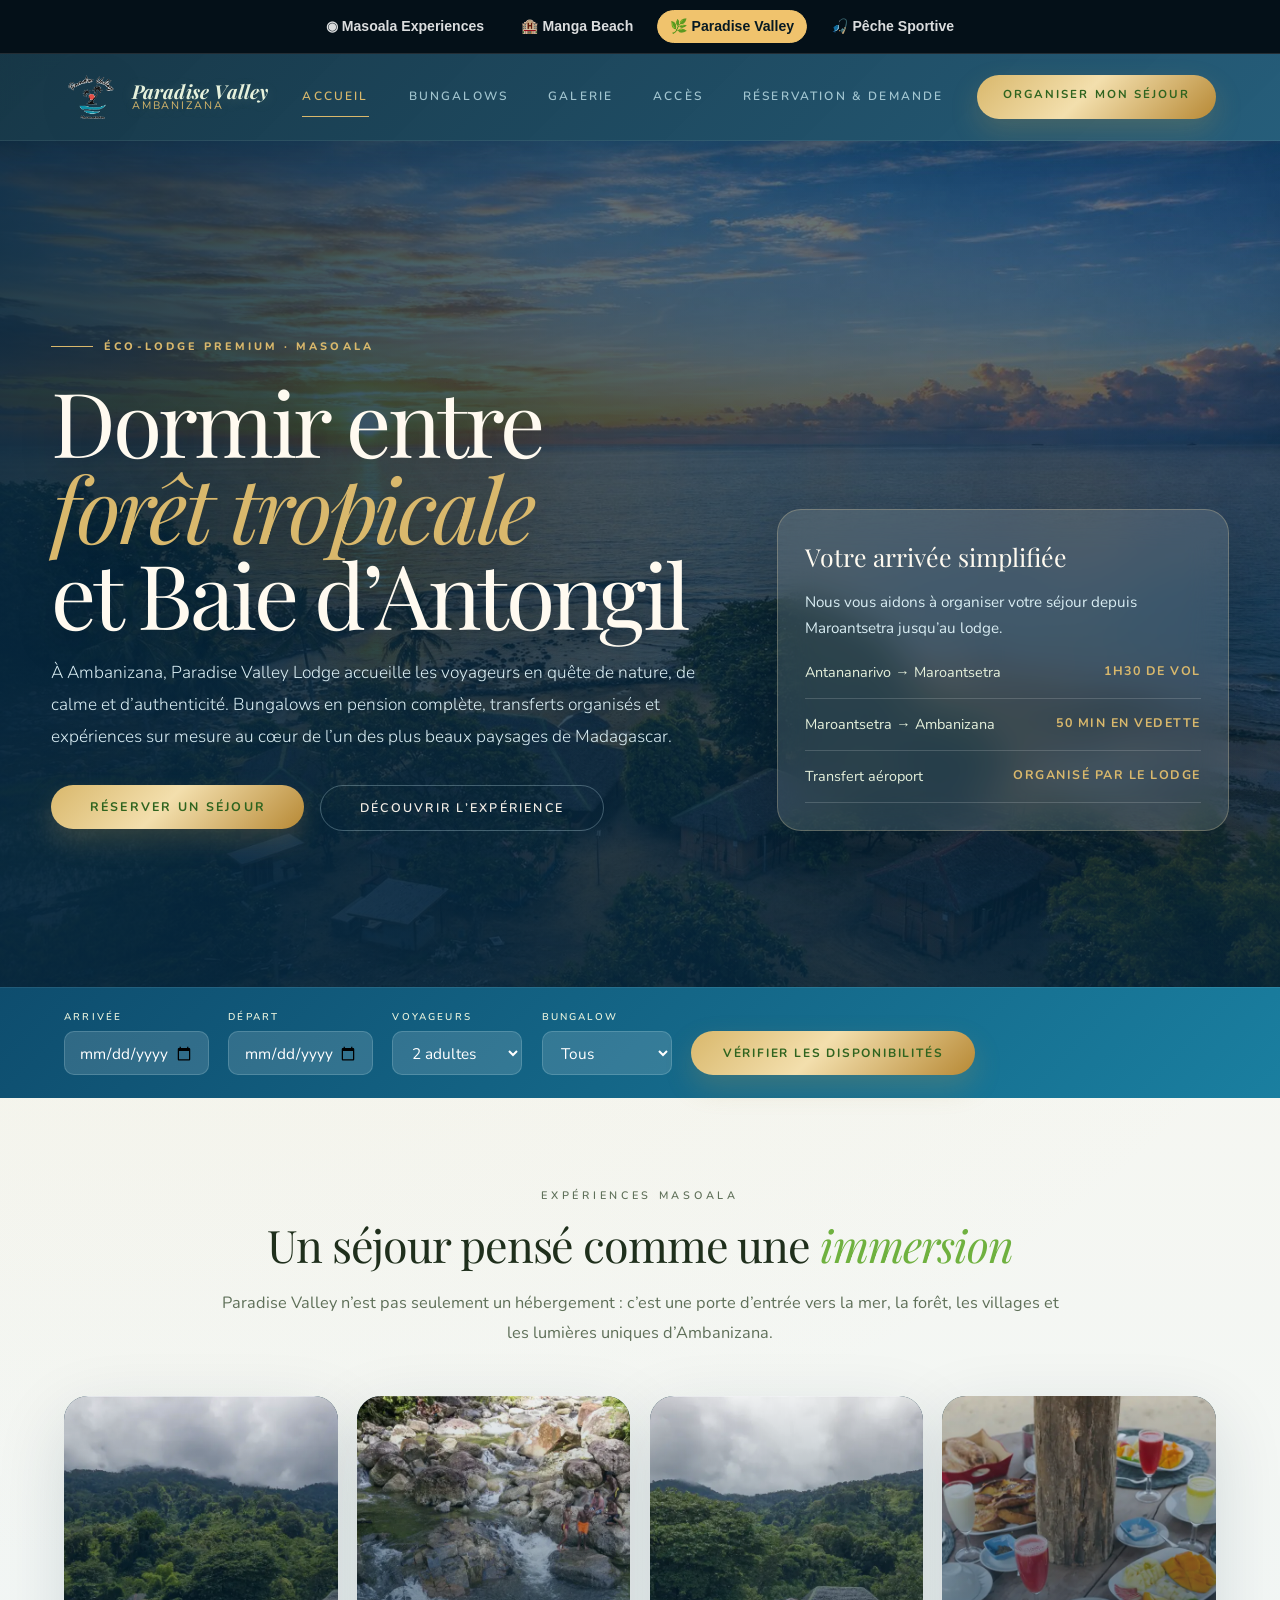
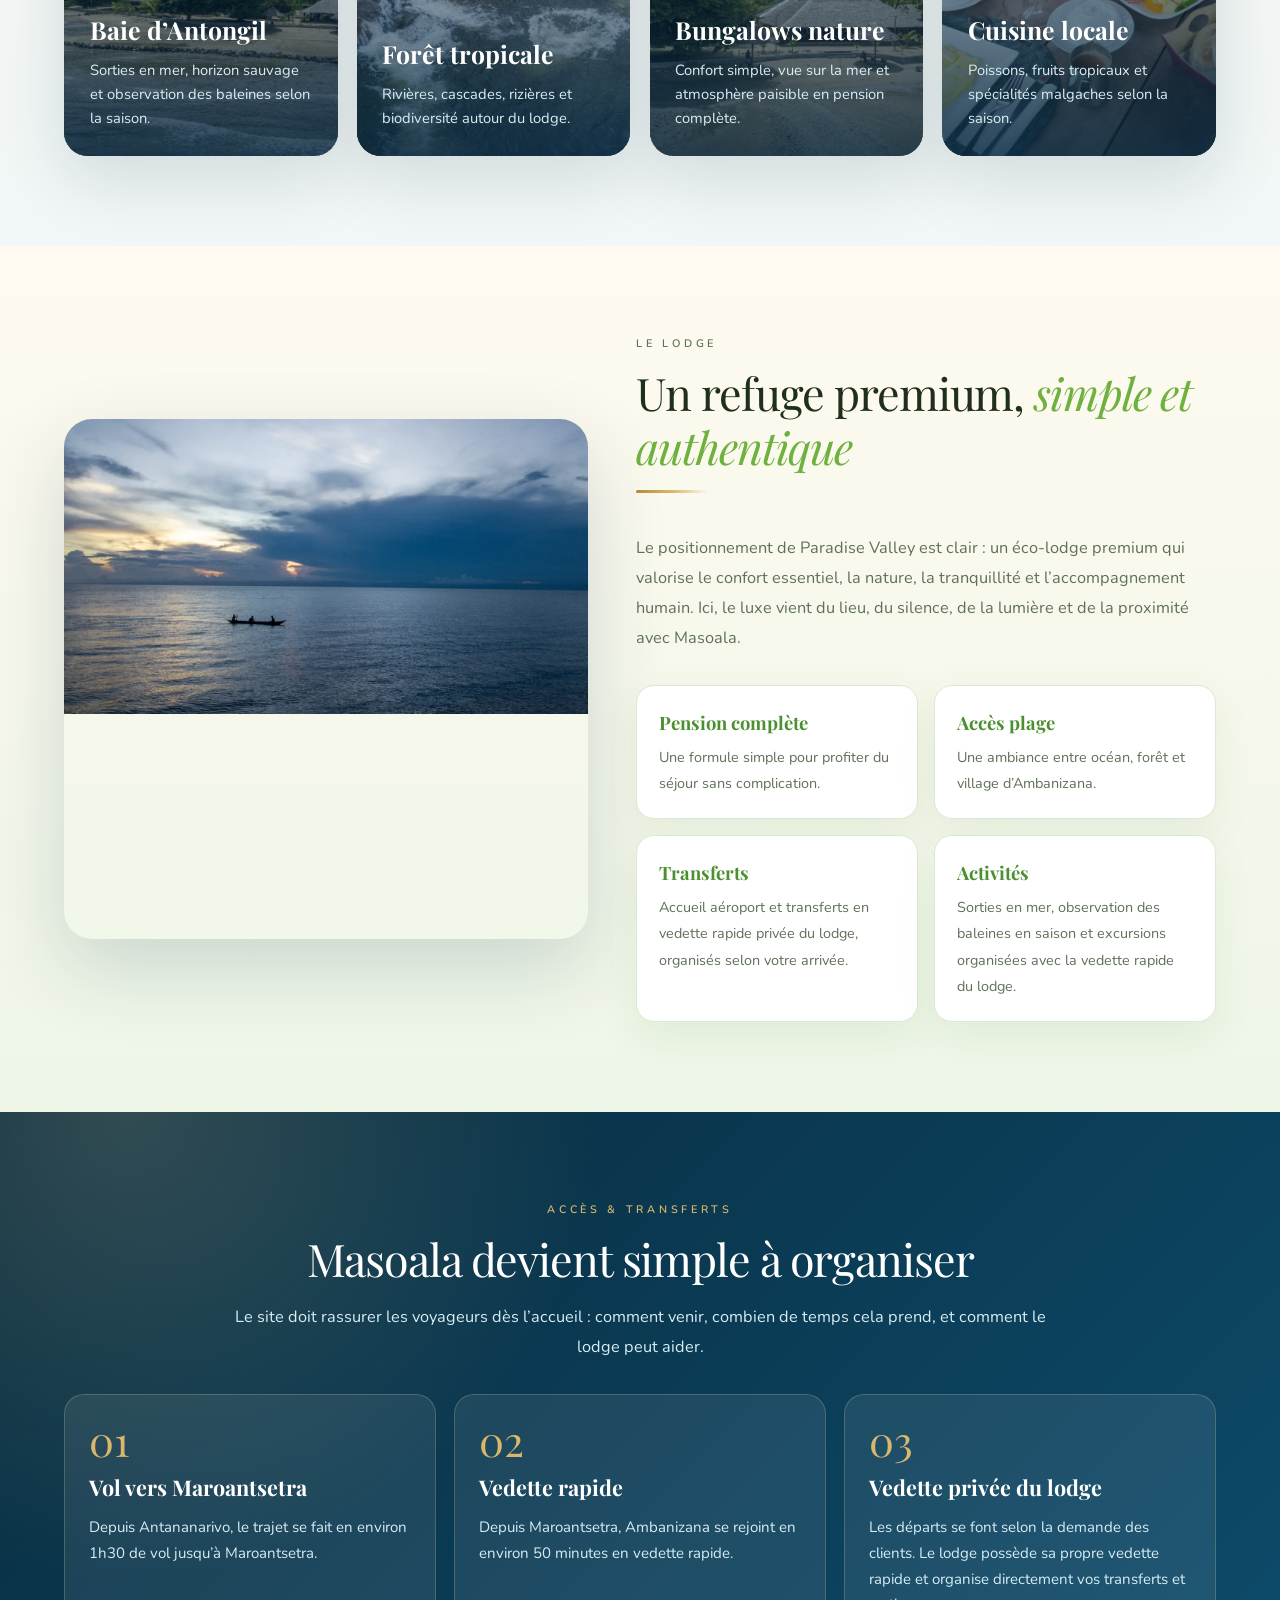
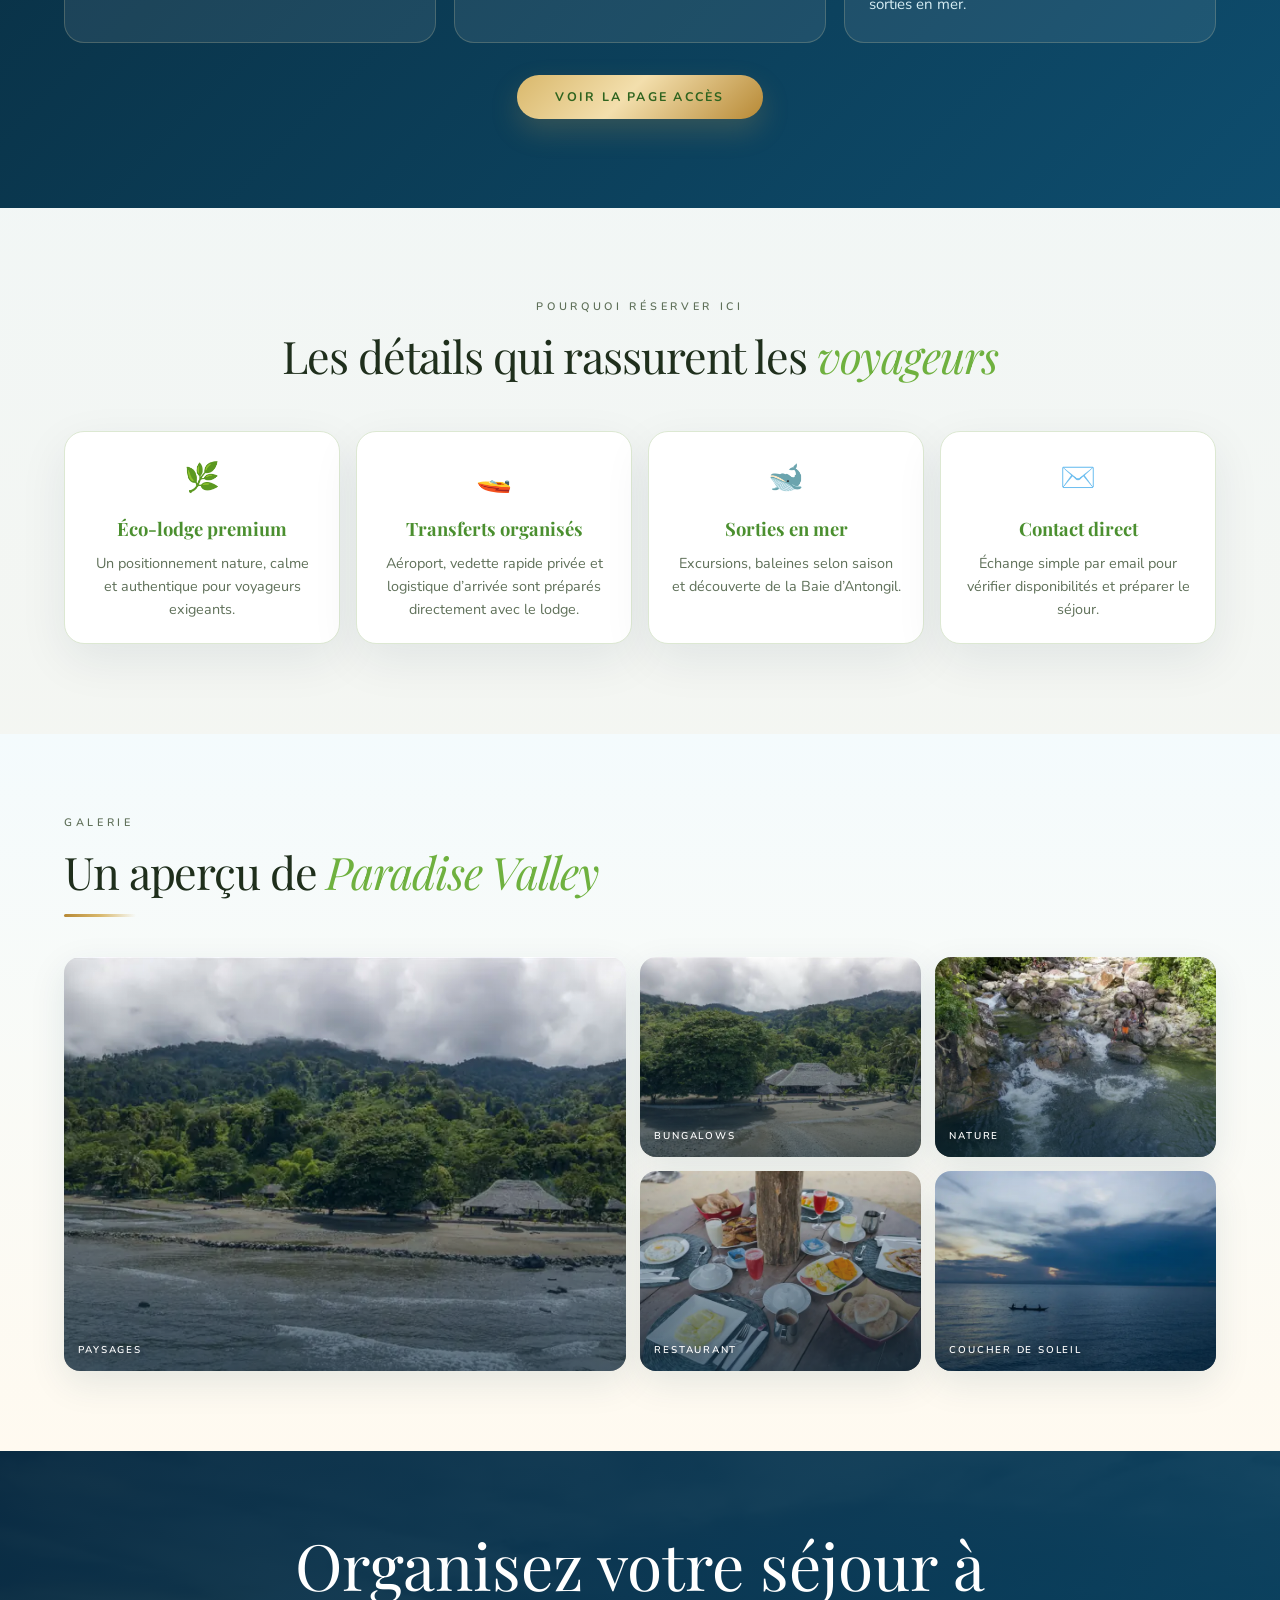
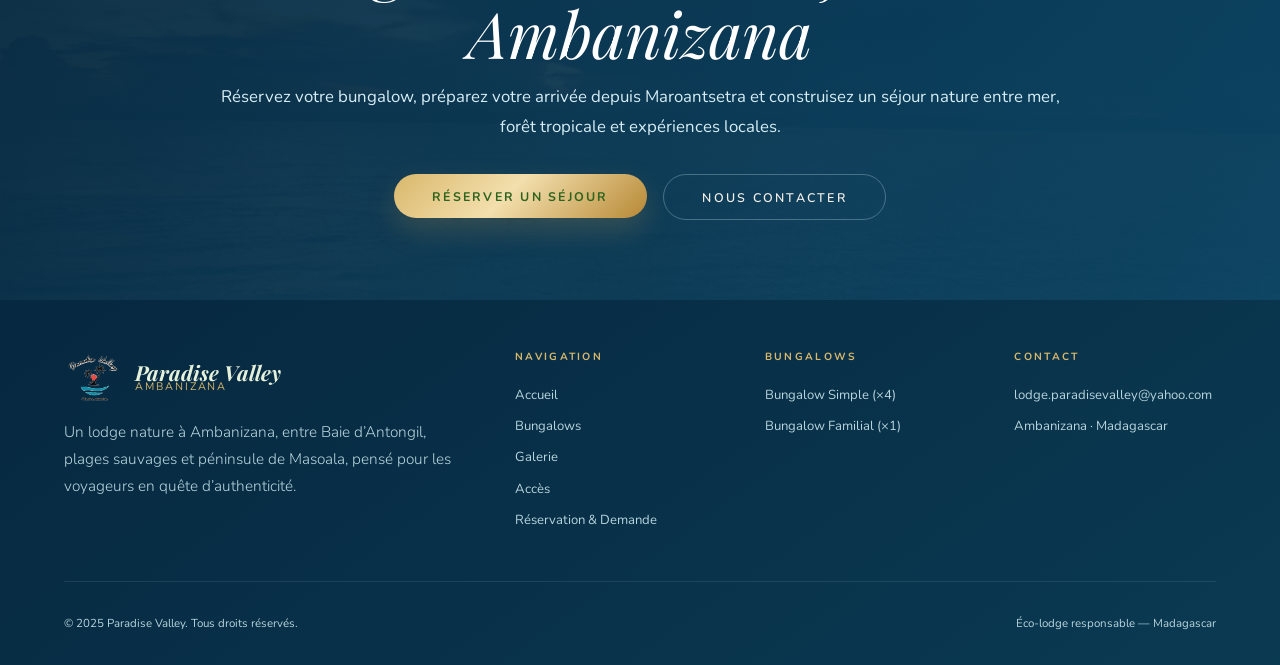
==== commit fa605561: "Add files via upload" ====
--- a/index.html
+++ b/index.html
@@ -21,7 +21,7 @@
 </div>
 <div class="wz-waves"><svg viewBox="0 0 1200 90" preserveAspectRatio="none"><path fill="#d9b86c" fill-opacity=".35" d="M0 45 Q150 15 300 45 T600 45 T900 45 T1200 45 V90 H0Z"/></svg><svg viewBox="0 0 1200 90" preserveAspectRatio="none"><path fill="#f0dfb2" fill-opacity=".25" d="M0 55 Q150 85 300 55 T600 55 T900 55 T1200 55 V90 H0Z"/></svg></div>
 </div>
- <div class="ecosystem-nav" aria-label="Navigation écosystème Masoala"> <a href="https://masoala-experiences.com/">◉ Masoala Experiences</a> <a href="https://mangabeach-madagascar.mg/">🏨 Manga Beach</a> <a href="https://lodge-paradisevalley.com/" class="active">🌿 Paradise Valley</a> <a href="https://mangabeachfishing-masoala.com/">🎣 Pêche Sportive</a> </div> <nav> <a aria-label="Paradise Valley accueil" class="nav-logo" href="index.html"><img alt="Logo Paradise Valley" class="nav-logo-mark" src="assets/paradise-valley-logo.png"/><span class="nav-logo-text"><strong>Paradise Valley</strong><span>Ambanizana</span></span></a> <div aria-label="Navigation principale" class="nav-links"> <a class="active" href="index.html">Accueil</a> <a href="chambres.html">Bungalows</a> <a href="galerie.html">Galerie</a> <a href="acces.html">Accès</a> <a href="reservation.html">Réservation &amp; Demande</a> </div> <a class="nav-cta" href="reservation.html">Organiser mon séjour</a> <button aria-expanded="false" aria-label="Menu" class="hamburger" id="hamburger"><span></span><span></span><span></span></button> </nav> <div class="mobile-menu" id="mobile-menu"> <a href="index.html">Accueil</a> <a href="chambres.html">Bungalows</a> <a href="galerie.html">Galerie</a> <a href="acces.html">Accès</a> <a href="reservation.html">Réservation &amp; Demande</a> <a href="reservation.html"><button class="mob-cta">Organiser mon séjour</button></a> </div> <section class="pv-hero-premium"> <img alt="Paradise Valley Lodge à Ambanizana, entre océan et forêt tropicale" class="hero-bg-img" loading="eager" src="assets/images/hero-ambanizana.jpg"/> <div class="pv-hero-inner"> <div> <div class="pv-kicker">Éco-lodge premium · Masoala</div> <h1 class="pv-hero-title">Dormir entre<br/><em>forêt tropicale</em><br/>et Baie d’Antongil</h1> <p class="pv-hero-text">À Ambanizana, Paradise Valley Lodge accueille les voyageurs en quête de nature, de calme et d’authenticité. Bungalows en pension complète, transferts organisés et expériences sur mesure au cœur de l’un des plus beaux paysages de Madagascar.</p> <div class="pv-hero-actions"> <a href="reservation.html"><button class="btn-primary">Réserver un séjour</button></a> <a href="#experiences"><button class="btn-outline-light">Découvrir l’expérience</button></a> </div> </div> <aside aria-label="Informations essentielles Paradise Valley Lodge" class="pv-hero-card"> <div class="pv-hero-card-title">Votre arrivée simplifiée</div> <p style="color:#d9edf3;line-height:1.7;font-size:.95rem;">Nous vous aidons à organiser votre séjour depuis Maroantsetra jusqu’au lodge.</p> <div class="pv-hero-list"> <div><span>Antananarivo → Maroantsetra</span><strong>1h30 de vol</strong></div> <div><span>Maroantsetra → Ambanizana</span><strong>50 min en vedette</strong></div> <div><span>Transfert aéroport</span><strong>Organisé par le lodge</strong></div> </div> </aside> </div> </section> <section aria-label="Recherche de disponibilité" class="booking-bar" id="home-booking-bar"> <div class="bk-group"><label for="home-checkin">Arrivée</label><input id="home-checkin" name="checkin" type="date"/></div> <div class="bk-group"><label for="home-checkout">Départ</label><input id="home-checkout" name="checkout" type="date"/></div> <div class="bk-group"><label for="home-guests">Voyageurs</label><select id="home-guests" name="guests"><option value="1-0">1 adulte</option><option selected="" value="2-0">2 adultes</option><option value="3-0">3 adultes</option><option value="4-0">4 adultes</option><option value="2-2">Famille</option></select></div> <div class="bk-group"><label for="home-room">Bungalow</label><select id="home-room" name="room"><option value="">Tous</option><option value="bungalow">Bungalow simple</option><option value="villa">Bungalow familial</option></select></div> <button class="btn-search" id="check-availability" type="button">Vérifier les disponibilités</button> </section> <section class="pv-premium-section" id="experiences"> <div class="pv-section-center"> <div class="section-label">Expériences Masoala</div> <h2 class="section-title">Un séjour pensé comme une <em>immersion</em></h2> <p class="pv-section-sub">Paradise Valley n’est pas seulement un hébergement : c’est une porte d’entrée vers la mer, la forêt, les villages et les lumières uniques d’Ambanizana.</p> </div> <div class="pv-experience-grid"> <a class="pv-experience-card" href="reservation.html"><img alt="Baie d’Antongil et paysages de Masoala" loading="lazy" src="assets/images/galerie/nature/nature-01.webp"/><div class="pv-experience-content"><h3>Baie d’Antongil</h3><p>Sorties en mer, horizon sauvage et observation des baleines selon la saison.</p></div></a> <a class="pv-experience-card" href="galerie.html"><img alt="Forêt tropicale et cascade à Masoala" loading="lazy" src="assets/images/galerie/nature/nature-08.webp"/><div class="pv-experience-content"><h3>Forêt tropicale</h3><p>Rivières, cascades, rizières et biodiversité autour du lodge.</p></div></a> <a class="pv-experience-card" href="chambres.html"><img alt="Bungalow Paradise Valley Lodge" loading="lazy" src="assets/images/galerie/bungalows/bungalow-01.webp"/><div class="pv-experience-content"><h3>Bungalows nature</h3><p>Confort simple, terrasse et atmosphère paisible en pension complète.</p></div></a> <a class="pv-experience-card" href="reservation.html"><img alt="Restaurant local Paradise Valley Lodge" loading="lazy" src="assets/images/galerie/restaurant/restaurant-02.webp"/><div class="pv-experience-content"><h3>Cuisine locale</h3><p>Poissons, fruits tropicaux et spécialités malgaches selon la saison.</p></div></a> </div> </section> <section class="pv-premium-section pv-lodge-story"> <div class="pv-story-photo"><img alt="Coucher de soleil à Ambanizana" loading="lazy" src="assets/images/galerie/nature/nature-11.webp"/></div> <div> <div class="section-label">Le lodge</div> <h2 class="section-title">Un refuge premium, <em>simple et authentique</em></h2> <div class="sand-line"></div> <p class="pv-section-sub" style="margin:0;">Le positionnement de Paradise Valley est clair : un éco-lodge premium qui valorise le confort essentiel, la nature, la tranquillité et l’accompagnement humain. Ici, le luxe vient du lieu, du silence, de la lumière et de la proximité avec Masoala.</p> <div class="pv-story-list"> <div class="pv-story-item"><strong>Pension complète</strong><span>Une formule simple pour profiter du séjour sans complication.</span></div> <div class="pv-story-item"><strong>Accès plage</strong><span>Une ambiance entre océan, forêt et village d’Ambanizana.</span></div> <div class="pv-story-item"><strong>Transferts</strong><span>Accueil aéroport et transferts en vedette rapide privée du lodge, organisés selon votre arrivée.</span></div> <div class="pv-story-item"><strong>Activités</strong><span>Sorties en mer, observation des baleines en saison et excursions organisées avec la vedette rapide du lodge.</span></div> </div> </div> </section> <section class="pv-premium-section pv-access-strip"> <div class="pv-section-center" style="margin-bottom:1rem;"> <div class="section-label" style="color:var(--sand);">Accès &amp; transferts</div> <h2 class="section-title" style="color:#fff;">Masoala devient simple à organiser</h2> <p class="pv-section-sub" style="color:#d6edf4;">Le site doit rassurer les voyageurs dès l’accueil : comment venir, combien de temps cela prend, et comment le lodge peut aider.</p> </div> <div class="pv-access-grid"> <div class="pv-access-card"><div class="num">01</div><h3>Vol vers Maroantsetra</h3><p>Depuis Antananarivo, le trajet se fait en environ 1h30 de vol jusqu’à Maroantsetra.</p></div> <div class="pv-access-card"><div class="num">02</div><h3>Vedette rapide</h3><p>Depuis Maroantsetra, Ambanizana se rejoint en environ 50 minutes en vedette rapide.</p></div> <div class="pv-access-card"><div class="num">03</div><h3>Vedette privée du lodge</h3><p>Les départs se font selon la demande des clients. Le lodge possède sa propre vedette rapide et organise directement vos transferts et sorties en mer.</p></div> </div> <div style="text-align:center;margin-top:2rem;"><a href="acces.html"><button class="btn-primary">Voir la page Accès</button></a></div> </section> <section class="pv-premium-section"> <div class="pv-section-center"> <div class="section-label">Pourquoi réserver ici</div> <h2 class="section-title">Les détails qui rassurent les <em>voyageurs</em></h2> </div> <div class="pv-trust-grid"> <div class="pv-trust-card"><div class="pv-trust-icon">🌿</div><h3>Éco-lodge premium</h3><p>Un positionnement nature, calme et authentique pour voyageurs exigeants.</p></div> <div class="pv-trust-card"><div class="pv-trust-icon">🚤</div><h3>Transferts organisés</h3><p>Aéroport, vedette rapide privée et logistique d’arrivée sont préparés directement avec le lodge.</p></div> <div class="pv-trust-card"><div class="pv-trust-icon">🐋</div><h3>Sorties en mer</h3><p>Excursions, baleines selon saison et découverte de la Baie d’Antongil.</p></div> <div class="pv-trust-card"><div class="pv-trust-icon">✉️</div><h3>Contact direct</h3><p>Échange simple par email pour vérifier disponibilités et préparer le séjour.</p></div> </div> </section> <section class="gallery-preview"> <div class="section-label">Galerie</div> <h2 class="section-title">Un aperçu de <em>Paradise Valley</em></h2> <div class="sand-line"></div> <div class="gallery-grid"> <a class="gi" href="galerie.html"><img alt="Vue de Paradise Valley" class="experience-photo" loading="lazy" src="assets/images/galerie/nature/nature-01-thumb.webp"/><div class="gi-overlay"></div><div class="gi-label">Paysages</div></a> <a class="gi" href="galerie.html" style="height:200px"><img alt="Bungalows Paradise Valley" class="experience-photo" loading="lazy" src="assets/images/galerie/bungalows/bungalow-01-thumb.webp"/><div class="gi-overlay"></div><div class="gi-label">Bungalows</div></a> <a class="gi" href="galerie.html" style="height:200px"><img alt="Cascade naturelle" class="experience-photo" loading="lazy" src="assets/images/galerie/nature/nature-08-thumb.webp"/><div class="gi-overlay"></div><div class="gi-label">Nature</div></a> <a class="gi" href="galerie.html" style="height:200px"><img alt="Restaurant Paradise Valley" class="experience-photo" loading="lazy" src="assets/images/galerie/restaurant/restaurant-02-thumb.webp"/><div class="gi-overlay"></div><div class="gi-label">Restaurant</div></a> <a class="gi" href="galerie.html" style="height:200px"><img alt="Coucher de soleil à Ambanizana" class="experience-photo" loading="lazy" src="assets/images/galerie/nature/nature-11-thumb.webp"/><div class="gi-overlay"></div><div class="gi-label">Coucher de soleil</div></a> </div> </section> <section class="pv-final-cta"> <div class="pv-final-inner"> <h2>Organisez votre séjour à <em>Ambanizana</em></h2> <p>Réservez votre bungalow, préparez votre arrivée depuis Maroantsetra et construisez un séjour nature entre mer, forêt tropicale et expériences locales.</p> <div class="pv-hero-actions" style="justify-content:center;"> <a href="reservation.html"><button class="btn-primary">Réserver un séjour</button></a> <a href="mailto:lodge.paradisevalley@yahoo.com"><button class="btn-outline-light">Nous contacter</button></a> </div> </div> </section> <footer> <div class="ft-top"> <div><div class="ft-logo"><img alt="Logo Paradise Valley" class="ft-logo-mark" src="assets/paradise-valley-logo.png"><span class="ft-logo-text"><strong>Paradise Valley</strong><span>Ambanizana</span></span></img></div><p class="ft-desc">Un lodge nature à Ambanizana, entre Baie d’Antongil, plages sauvages et péninsule de Masoala, pensé pour les voyageurs en quête d’authenticité.</p></div> <div class="ft-col"><div class="ft-col-title">Navigation</div><a href="index.html">Accueil</a><a href="chambres.html">Bungalows</a><a href="galerie.html">Galerie</a><a href="acces.html">Accès</a><a href="reservation.html">Réservation &amp; Demande</a></div> <div class="ft-col"><div class="ft-col-title">Bungalows</div><a href="chambres.html">Bungalow Simple (×6)</a><a href="chambres.html">Bungalow Familial (×1)</a></div> <div class="ft-col"><div class="ft-col-title">Contact</div><a href="mailto:lodge.paradisevalley@yahoo.com">lodge.paradisevalley@yahoo.com</a><a href="reservation.html">Ambanizana · Madagascar</a></div> </div> <div class="ft-bottom"><span>© 2025 Paradise Valley. Tous droits réservés.</span><span>Éco-lodge responsable — Madagascar</span></div> </footer> <script>
+ <div class="ecosystem-nav" aria-label="Navigation écosystème Masoala"> <a href="https://masoala-experiences.com/">◉ Masoala Experiences</a> <a href="https://mangabeach-madagascar.mg/">🏨 Manga Beach</a> <a href="https://lodge-paradisevalley.com/" class="active">🌿 Paradise Valley</a> <a href="https://mangabeachfishing-masoala.com/">🎣 Pêche Sportive</a> </div> <nav> <a aria-label="Paradise Valley accueil" class="nav-logo" href="index.html"><img alt="Logo Paradise Valley" class="nav-logo-mark" src="assets/paradise-valley-logo.png"/><span class="nav-logo-text"><strong>Paradise Valley</strong><span>Ambanizana</span></span></a> <div aria-label="Navigation principale" class="nav-links"> <a class="active" href="index.html">Accueil</a> <a href="chambres.html">Bungalows</a> <a href="galerie.html">Galerie</a> <a href="acces.html">Accès</a> <a href="reservation.html">Réservation &amp; Demande</a> </div> <a class="nav-cta" href="reservation.html">Organiser mon séjour</a> <button aria-expanded="false" aria-label="Menu" class="hamburger" id="hamburger"><span></span><span></span><span></span></button> </nav> <div class="mobile-menu" id="mobile-menu"> <a href="index.html">Accueil</a> <a href="chambres.html">Bungalows</a> <a href="galerie.html">Galerie</a> <a href="acces.html">Accès</a> <a href="reservation.html">Réservation &amp; Demande</a> <a href="reservation.html"><button class="mob-cta">Organiser mon séjour</button></a> </div> <section class="pv-hero-premium"> <img alt="Paradise Valley Lodge à Ambanizana, entre océan et forêt tropicale" class="hero-bg-img" loading="eager" src="assets/images/hero-ambanizana.jpg"/> <div class="pv-hero-inner"> <div> <div class="pv-kicker">Éco-lodge premium · Masoala</div> <h1 class="pv-hero-title">Dormir entre<br/><em>forêt tropicale</em><br/>et Baie d’Antongil</h1> <p class="pv-hero-text">À Ambanizana, Paradise Valley Lodge accueille les voyageurs en quête de nature, de calme et d’authenticité. Bungalows en pension complète, transferts organisés et expériences sur mesure au cœur de l’un des plus beaux paysages de Madagascar.</p> <div class="pv-hero-actions"> <a href="reservation.html"><button class="btn-primary">Réserver un séjour</button></a> <a href="#experiences"><button class="btn-outline-light">Découvrir l’expérience</button></a> </div> </div> <aside aria-label="Informations essentielles Paradise Valley Lodge" class="pv-hero-card"> <div class="pv-hero-card-title">Votre arrivée simplifiée</div> <p style="color:#d9edf3;line-height:1.7;font-size:.95rem;">Nous vous aidons à organiser votre séjour depuis Maroantsetra jusqu’au lodge.</p> <div class="pv-hero-list"> <div><span>Antananarivo → Maroantsetra</span><strong>1h30 de vol</strong></div> <div><span>Maroantsetra → Ambanizana</span><strong>50 min en vedette</strong></div> <div><span>Transfert aéroport</span><strong>Organisé par le lodge</strong></div> </div> </aside> </div> </section> <section aria-label="Recherche de disponibilité" class="booking-bar" id="home-booking-bar"> <div class="bk-group"><label for="home-checkin">Arrivée</label><input id="home-checkin" name="checkin" type="date"/></div> <div class="bk-group"><label for="home-checkout">Départ</label><input id="home-checkout" name="checkout" type="date"/></div> <div class="bk-group"><label for="home-guests">Voyageurs</label><select id="home-guests" name="guests"><option value="1-0">1 adulte</option><option selected="" value="2-0">2 adultes</option><option value="3-0">3 adultes</option><option value="4-0">4 adultes</option><option value="2-2">Famille</option></select></div> <div class="bk-group"><label for="home-room">Bungalow</label><select id="home-room" name="room"><option value="">Tous</option><option value="bungalow">Bungalow simple</option><option value="villa">Bungalow familial</option></select></div> <button class="btn-search" id="check-availability" type="button">Vérifier les disponibilités</button> </section> <section class="pv-premium-section" id="experiences"> <div class="pv-section-center"> <div class="section-label">Expériences Masoala</div> <h2 class="section-title">Un séjour pensé comme une <em>immersion</em></h2> <p class="pv-section-sub">Paradise Valley n’est pas seulement un hébergement : c’est une porte d’entrée vers la mer, la forêt, les villages et les lumières uniques d’Ambanizana.</p> </div> <div class="pv-experience-grid"> <a class="pv-experience-card" href="reservation.html"><img alt="Baie d’Antongil et paysages de Masoala" loading="lazy" src="assets/images/galerie/nature/nature-01.webp"/><div class="pv-experience-content"><h3>Baie d’Antongil</h3><p>Sorties en mer, horizon sauvage et observation des baleines selon la saison.</p></div></a> <a class="pv-experience-card" href="galerie.html"><img alt="Forêt tropicale et cascade à Masoala" loading="lazy" src="assets/images/galerie/nature/nature-08.webp"/><div class="pv-experience-content"><h3>Forêt tropicale</h3><p>Rivières, cascades, rizières et biodiversité autour du lodge.</p></div></a> <a class="pv-experience-card" href="chambres.html"><img alt="Bungalow Paradise Valley Lodge" loading="lazy" src="assets/images/galerie/bungalows/bungalow-01.webp"/><div class="pv-experience-content"><h3>Bungalows nature</h3><p>Confort simple, vue sur la mer et atmosphère paisible en pension complète.</p></div></a> <a class="pv-experience-card" href="reservation.html"><img alt="Restaurant local Paradise Valley Lodge" loading="lazy" src="assets/images/galerie/restaurant/restaurant-02.webp"/><div class="pv-experience-content"><h3>Cuisine locale</h3><p>Poissons, fruits tropicaux et spécialités malgaches selon la saison.</p></div></a> </div> </section> <section class="pv-premium-section pv-lodge-story"> <div class="pv-story-photo"><img alt="Coucher de soleil à Ambanizana" loading="lazy" src="assets/images/galerie/nature/nature-11.webp"/></div> <div> <div class="section-label">Le lodge</div> <h2 class="section-title">Un refuge premium, <em>simple et authentique</em></h2> <div class="sand-line"></div> <p class="pv-section-sub" style="margin:0;">Le positionnement de Paradise Valley est clair : un éco-lodge premium qui valorise le confort essentiel, la nature, la tranquillité et l’accompagnement humain. Ici, le luxe vient du lieu, du silence, de la lumière et de la proximité avec Masoala.</p> <div class="pv-story-list"> <div class="pv-story-item"><strong>Pension complète</strong><span>Une formule simple pour profiter du séjour sans complication.</span></div> <div class="pv-story-item"><strong>Accès plage</strong><span>Une ambiance entre océan, forêt et village d’Ambanizana.</span></div> <div class="pv-story-item"><strong>Transferts</strong><span>Accueil aéroport et transferts en vedette rapide privée du lodge, organisés selon votre arrivée.</span></div> <div class="pv-story-item"><strong>Activités</strong><span>Sorties en mer, observation des baleines en saison et excursions organisées avec la vedette rapide du lodge.</span></div> </div> </div> </section> <section class="pv-premium-section pv-access-strip"> <div class="pv-section-center" style="margin-bottom:1rem;"> <div class="section-label" style="color:var(--sand);">Accès &amp; transferts</div> <h2 class="section-title" style="color:#fff;">Masoala devient simple à organiser</h2> <p class="pv-section-sub" style="color:#d6edf4;">Le site doit rassurer les voyageurs dès l’accueil : comment venir, combien de temps cela prend, et comment le lodge peut aider.</p> </div> <div class="pv-access-grid"> <div class="pv-access-card"><div class="num">01</div><h3>Vol vers Maroantsetra</h3><p>Depuis Antananarivo, le trajet se fait en environ 1h30 de vol jusqu’à Maroantsetra.</p></div> <div class="pv-access-card"><div class="num">02</div><h3>Vedette rapide</h3><p>Depuis Maroantsetra, Ambanizana se rejoint en environ 50 minutes en vedette rapide.</p></div> <div class="pv-access-card"><div class="num">03</div><h3>Vedette privée du lodge</h3><p>Les départs se font selon la demande des clients. Le lodge possède sa propre vedette rapide et organise directement vos transferts et sorties en mer.</p></div> </div> <div style="text-align:center;margin-top:2rem;"><a href="acces.html"><button class="btn-primary">Voir la page Accès</button></a></div> </section> <section class="pv-premium-section"> <div class="pv-section-center"> <div class="section-label">Pourquoi réserver ici</div> <h2 class="section-title">Les détails qui rassurent les <em>voyageurs</em></h2> </div> <div class="pv-trust-grid"> <div class="pv-trust-card"><div class="pv-trust-icon">🌿</div><h3>Éco-lodge premium</h3><p>Un positionnement nature, calme et authentique pour voyageurs exigeants.</p></div> <div class="pv-trust-card"><div class="pv-trust-icon">🚤</div><h3>Transferts organisés</h3><p>Aéroport, vedette rapide privée et logistique d’arrivée sont préparés directement avec le lodge.</p></div> <div class="pv-trust-card"><div class="pv-trust-icon">🐋</div><h3>Sorties en mer</h3><p>Excursions, baleines selon saison et découverte de la Baie d’Antongil.</p></div> <div class="pv-trust-card"><div class="pv-trust-icon">✉️</div><h3>Contact direct</h3><p>Échange simple par email pour vérifier disponibilités et préparer le séjour.</p></div> </div> </section> <section class="gallery-preview"> <div class="section-label">Galerie</div> <h2 class="section-title">Un aperçu de <em>Paradise Valley</em></h2> <div class="sand-line"></div> <div class="gallery-grid"> <a class="gi" href="galerie.html"><img alt="Vue de Paradise Valley" class="experience-photo" loading="lazy" src="assets/images/galerie/nature/nature-01-thumb.webp"/><div class="gi-overlay"></div><div class="gi-label">Paysages</div></a> <a class="gi" href="galerie.html" style="height:200px"><img alt="Bungalows Paradise Valley" class="experience-photo" loading="lazy" src="assets/images/galerie/bungalows/bungalow-01-thumb.webp"/><div class="gi-overlay"></div><div class="gi-label">Bungalows</div></a> <a class="gi" href="galerie.html" style="height:200px"><img alt="Cascade naturelle" class="experience-photo" loading="lazy" src="assets/images/galerie/nature/nature-08-thumb.webp"/><div class="gi-overlay"></div><div class="gi-label">Nature</div></a> <a class="gi" href="galerie.html" style="height:200px"><img alt="Restaurant Paradise Valley" class="experience-photo" loading="lazy" src="assets/images/galerie/restaurant/restaurant-02-thumb.webp"/><div class="gi-overlay"></div><div class="gi-label">Restaurant</div></a> <a class="gi" href="galerie.html" style="height:200px"><img alt="Coucher de soleil à Ambanizana" class="experience-photo" loading="lazy" src="assets/images/galerie/nature/nature-11-thumb.webp"/><div class="gi-overlay"></div><div class="gi-label">Coucher de soleil</div></a> </div> </section> <section class="pv-final-cta"> <div class="pv-final-inner"> <h2>Organisez votre séjour à <em>Ambanizana</em></h2> <p>Réservez votre bungalow, préparez votre arrivée depuis Maroantsetra et construisez un séjour nature entre mer, forêt tropicale et expériences locales.</p> <div class="pv-hero-actions" style="justify-content:center;"> <a href="reservation.html"><button class="btn-primary">Réserver un séjour</button></a> <a href="mailto:lodge.paradisevalley@yahoo.com"><button class="btn-outline-light">Nous contacter</button></a> </div> </div> </section> <footer> <div class="ft-top"> <div><div class="ft-logo"><img alt="Logo Paradise Valley" class="ft-logo-mark" src="assets/paradise-valley-logo.png"><span class="ft-logo-text"><strong>Paradise Valley</strong><span>Ambanizana</span></span></img></div><p class="ft-desc">Un lodge nature à Ambanizana, entre Baie d’Antongil, plages sauvages et péninsule de Masoala, pensé pour les voyageurs en quête d’authenticité.</p></div> <div class="ft-col"><div class="ft-col-title">Navigation</div><a href="index.html">Accueil</a><a href="chambres.html">Bungalows</a><a href="galerie.html">Galerie</a><a href="acces.html">Accès</a><a href="reservation.html">Réservation &amp; Demande</a></div> <div class="ft-col"><div class="ft-col-title">Bungalows</div><a href="chambres.html">Bungalow Simple (×4)</a><a href="chambres.html">Bungalow Familial (×1)</a></div> <div class="ft-col"><div class="ft-col-title">Contact</div><a href="mailto:lodge.paradisevalley@yahoo.com">lodge.paradisevalley@yahoo.com</a><a href="reservation.html">Ambanizana · Madagascar</a></div> </div> <div class="ft-bottom"><span>© 2025 Paradise Valley. Tous droits réservés.</span><span>Éco-lodge responsable — Madagascar</span></div> </footer> <script>
 (function(){
 var btn=document.getElementById('hamburger');
 var menu=document.getElementById('mobile-menu');
--- a/assets/welcome.css
+++ b/assets/welcome.css
@@ -0,0 +1,67 @@
+/* Welcome splash + promo card — Paradise Valley Lodge */
+:root{--wz-navy:#1c3d14;--wz-navy2:#2f641f;--wz-gold:#d9b86c;--wz-gold-l:#f0dfb2;--wz-cream:#f6f1e4}
+
+/* ---------- Écran de bienvenue ---------- */
+.wz-splash{position:fixed;inset:0;z-index:100000;display:flex;align-items:center;justify-content:center;flex-direction:column;
+  text-align:center;color:var(--wz-cream);overflow:hidden;
+  background:radial-gradient(ellipse at 50% 40%,var(--wz-navy2) 0%,var(--wz-navy) 70%);
+  animation:wzOut .7s ease 2.7s forwards}
+html.wz-skip .wz-splash{display:none}
+@keyframes wzOut{to{opacity:0;visibility:hidden;pointer-events:none}}
+.wz-splash.is-closing{animation:wzOut .5s ease forwards}
+.wz-inner{position:relative;z-index:2;padding:0 24px}
+.wz-logo{width:clamp(96px,22vw,150px);height:auto;margin:0 auto 18px;display:block;opacity:0;transform:scale(.85);
+  animation:wzIn .9s cubic-bezier(.2,.7,.2,1) .15s forwards}
+.wz-hello{font:500 12px/1 'Nunito',sans-serif;letter-spacing:.35em;text-transform:uppercase;color:var(--wz-gold);
+  opacity:0;animation:wzUp .7s ease .7s forwards}
+.wz-name{font:300 clamp(34px,8vw,64px)/1.05 'Playfair Display',serif;margin:12px 0 6px;opacity:0;animation:wzUp .8s ease .95s forwards}
+.wz-name em{font-style:italic;color:var(--wz-gold-l)}
+.wz-line{width:0;height:1px;background:var(--wz-gold);margin:14px auto;animation:wzLine .9s ease 1.2s forwards}
+.wz-tag{font:400 13px/1.5 'Nunito',sans-serif;letter-spacing:.18em;text-transform:uppercase;color:rgba(246,241,228,.75);
+  opacity:0;animation:wzUp .7s ease 1.45s forwards}
+.wz-skip-btn{position:absolute;top:18px;right:18px;z-index:3;background:none;border:1px solid rgba(217,184,108,.45);color:var(--wz-gold-l);
+  font:500 11px 'Nunito',sans-serif;letter-spacing:.2em;text-transform:uppercase;padding:8px 14px;border-radius:2px;cursor:pointer}
+.wz-skip-btn:hover{background:rgba(217,184,108,.15)}
+.wz-waves{position:absolute;left:0;right:0;bottom:0;height:90px;z-index:1;opacity:.55}
+.wz-waves svg{position:absolute;bottom:0;left:0;width:200%;height:100%;animation:wzWave 7s linear infinite}
+.wz-waves svg:nth-child(2){animation-duration:11s;animation-direction:reverse;opacity:.6}
+@keyframes wzIn{to{opacity:1;transform:none}}
+@keyframes wzUp{from{opacity:0;transform:translateY(14px)}to{opacity:1;transform:none}}
+@keyframes wzLine{to{width:88px}}
+@keyframes wzWave{to{transform:translateX(-50%)}}
+
+/* ---------- Carte promo ---------- */
+.wz-promo{position:fixed;left:16px;bottom:16px;z-index:900;width:min(340px,calc(100vw - 32px));
+  background:var(--wz-navy);color:var(--wz-cream);border:1px solid rgba(217,184,108,.4);border-radius:4px;
+  box-shadow:0 14px 40px rgba(28,61,20,.35);font-family:'Nunito',sans-serif;
+  transform:translateY(24px);opacity:0;visibility:hidden;transition:opacity .5s ease,transform .5s ease,visibility .5s}
+.wz-promo.is-open{transform:none;opacity:1;visibility:visible}
+.wz-promo-close{position:absolute;top:6px;right:8px;background:none;border:0;color:var(--wz-gold-l);font-size:22px;line-height:1;cursor:pointer;padding:4px 8px}
+.wz-slides{position:relative;min-height:128px}
+.wz-slide{position:absolute;inset:0;padding:18px 20px 12px;opacity:0;visibility:hidden;transition:opacity .45s}
+.wz-slide.is-on{opacity:1;visibility:visible;position:relative}
+.wz-kicker{font-size:10px;letter-spacing:.28em;text-transform:uppercase;color:var(--wz-gold)}
+.wz-title{font:400 22px/1.15 'Playfair Display',serif;margin:6px 24px 6px 0}
+.wz-text{font-size:13px;line-height:1.5;color:rgba(246,241,228,.8);margin-bottom:12px}
+.wz-cta{display:inline-block;background:var(--wz-gold);color:var(--wz-navy);font-weight:600;font-size:12px;letter-spacing:.12em;
+  text-transform:uppercase;text-decoration:none;padding:9px 16px;border-radius:2px}
+.wz-cta:hover{background:var(--wz-gold-l)}
+.wz-dots{display:flex;gap:6px;padding:0 20px 14px}
+.wz-dot{width:7px;height:7px;border-radius:50%;border:0;padding:0;background:rgba(246,241,228,.3);cursor:pointer}
+.wz-dot.is-on{background:var(--wz-gold)}
+
+@media (prefers-reduced-motion:reduce){
+  .wz-splash{display:none}
+  .wz-promo{transition:none}
+  .wz-waves svg{animation:none}
+}
+
+.wz-name{font-weight:400}.wz-hello,.wz-tag,.wz-kicker,.wz-skip-btn,.wz-cta{font-family:'Nunito',sans-serif}.wz-title{font-size:20px}
+
+@media(max-width:700px){.wz-promo{bottom:84px}}
+
+/* robustesse face aux styles globaux du site */
+.wz-promo .wz-dot{width:7px;height:7px;min-width:0;min-height:0;padding:0;margin:0;border-radius:50%;flex:none;display:block}
+.wz-promo .wz-promo-close{width:auto;height:auto;min-width:0;background:none}
+.wz-splash .wz-skip-btn{width:auto;height:auto}
+.wz-logo{background:#fff;border-radius:22px;padding:10px;width:clamp(88px,20vw,120px);box-shadow:0 10px 30px rgba(0,0,0,.25)}
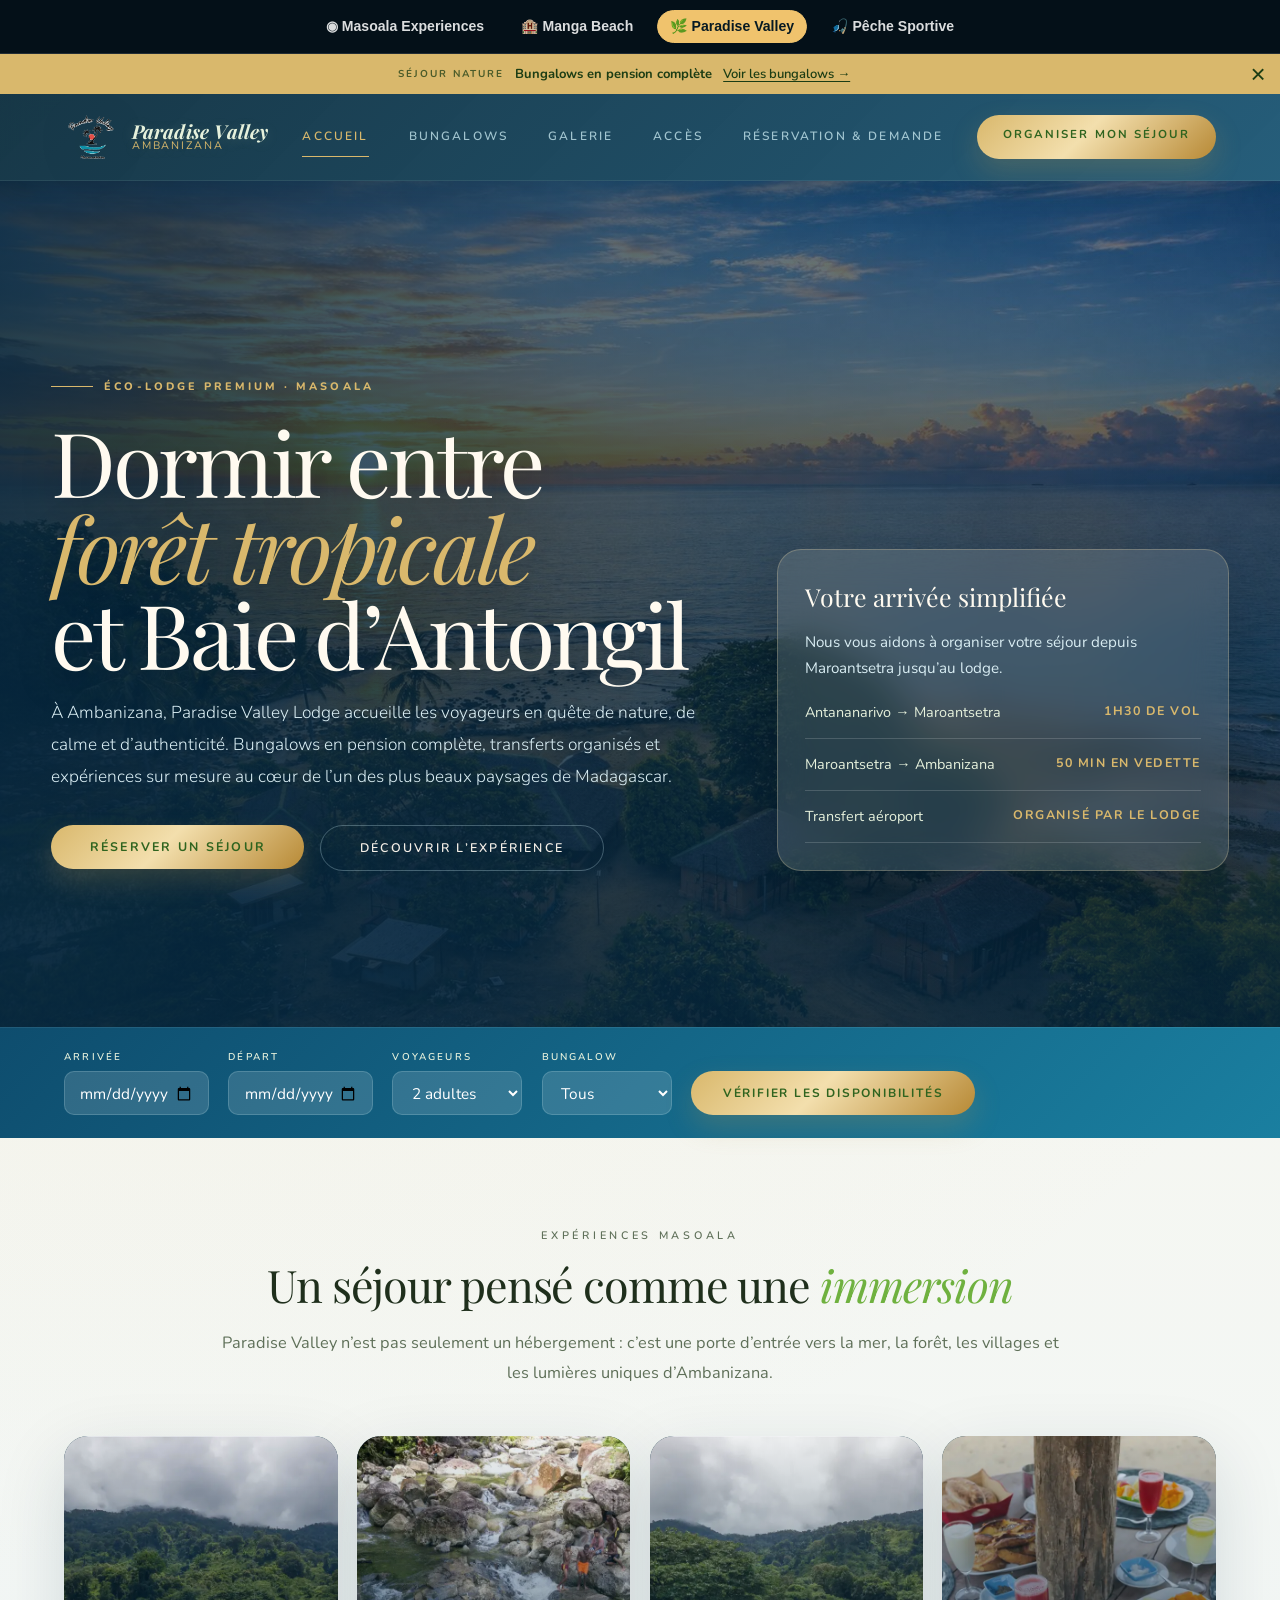
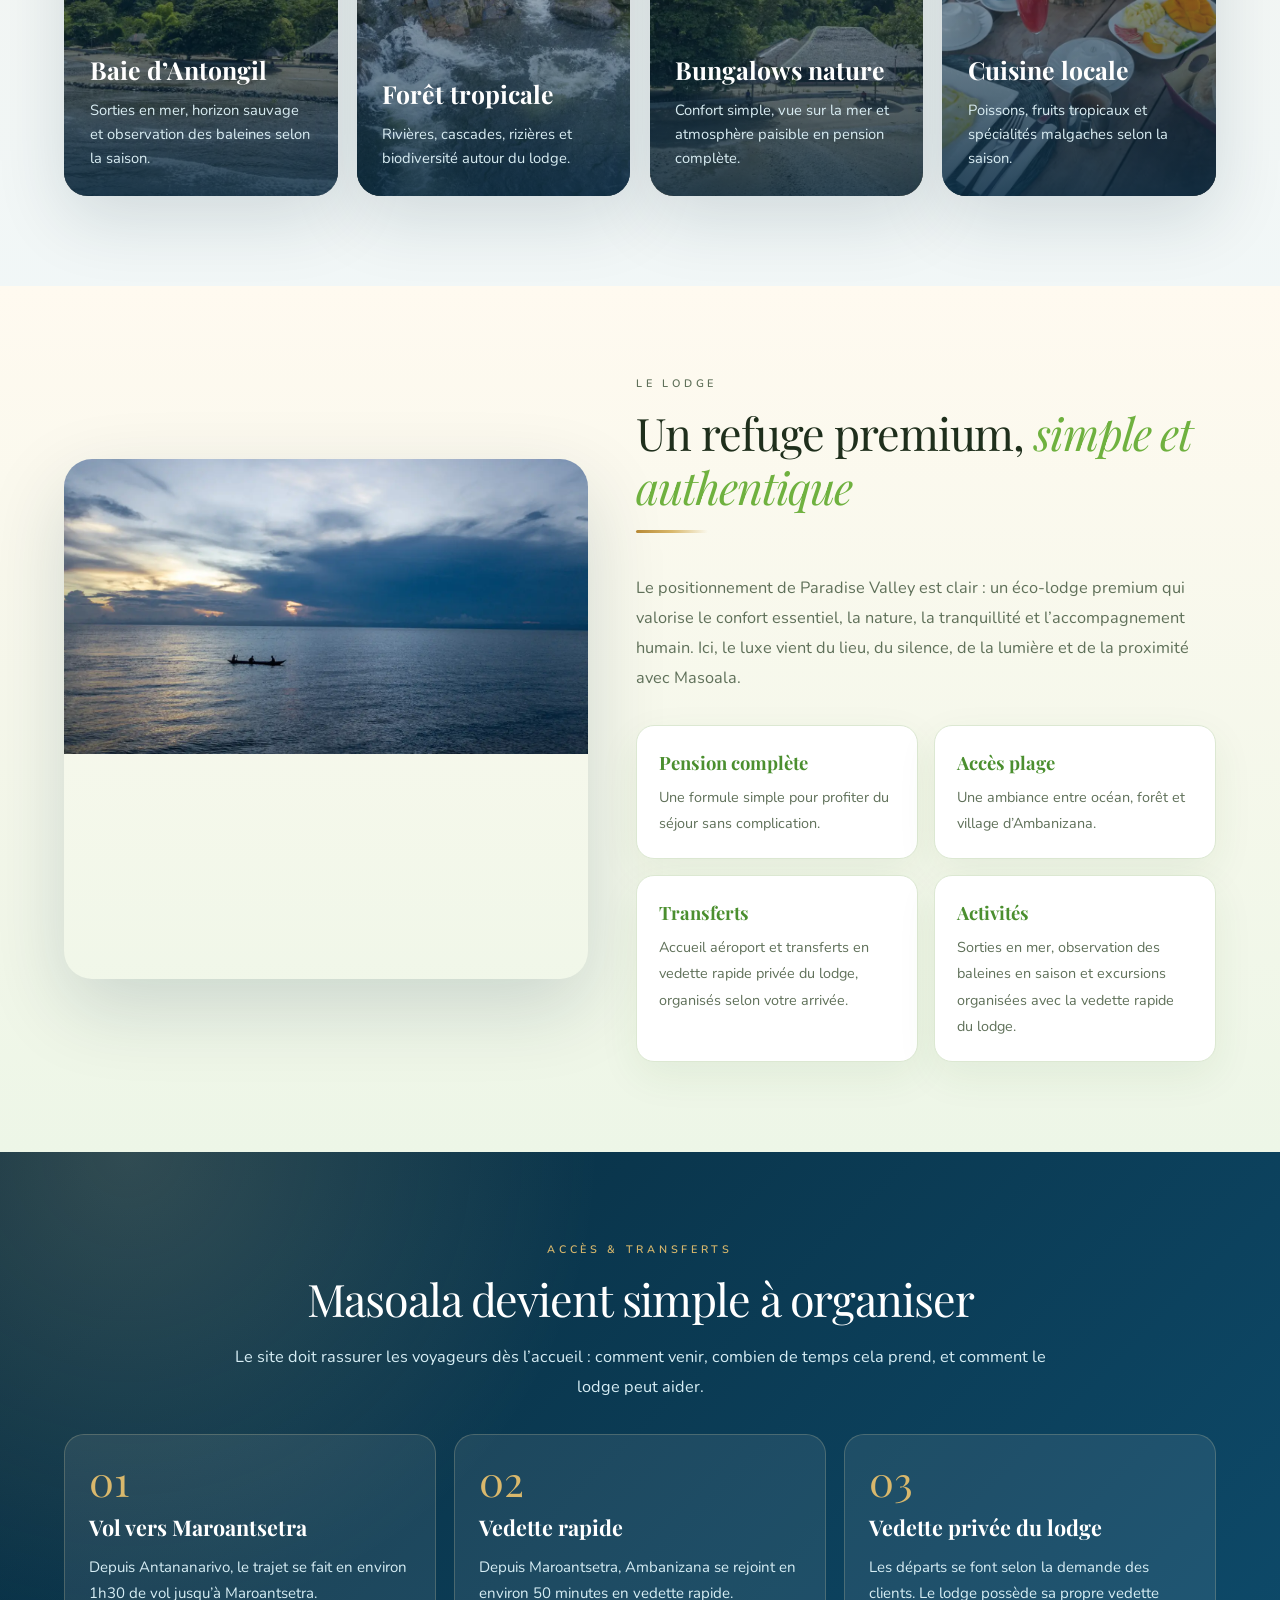
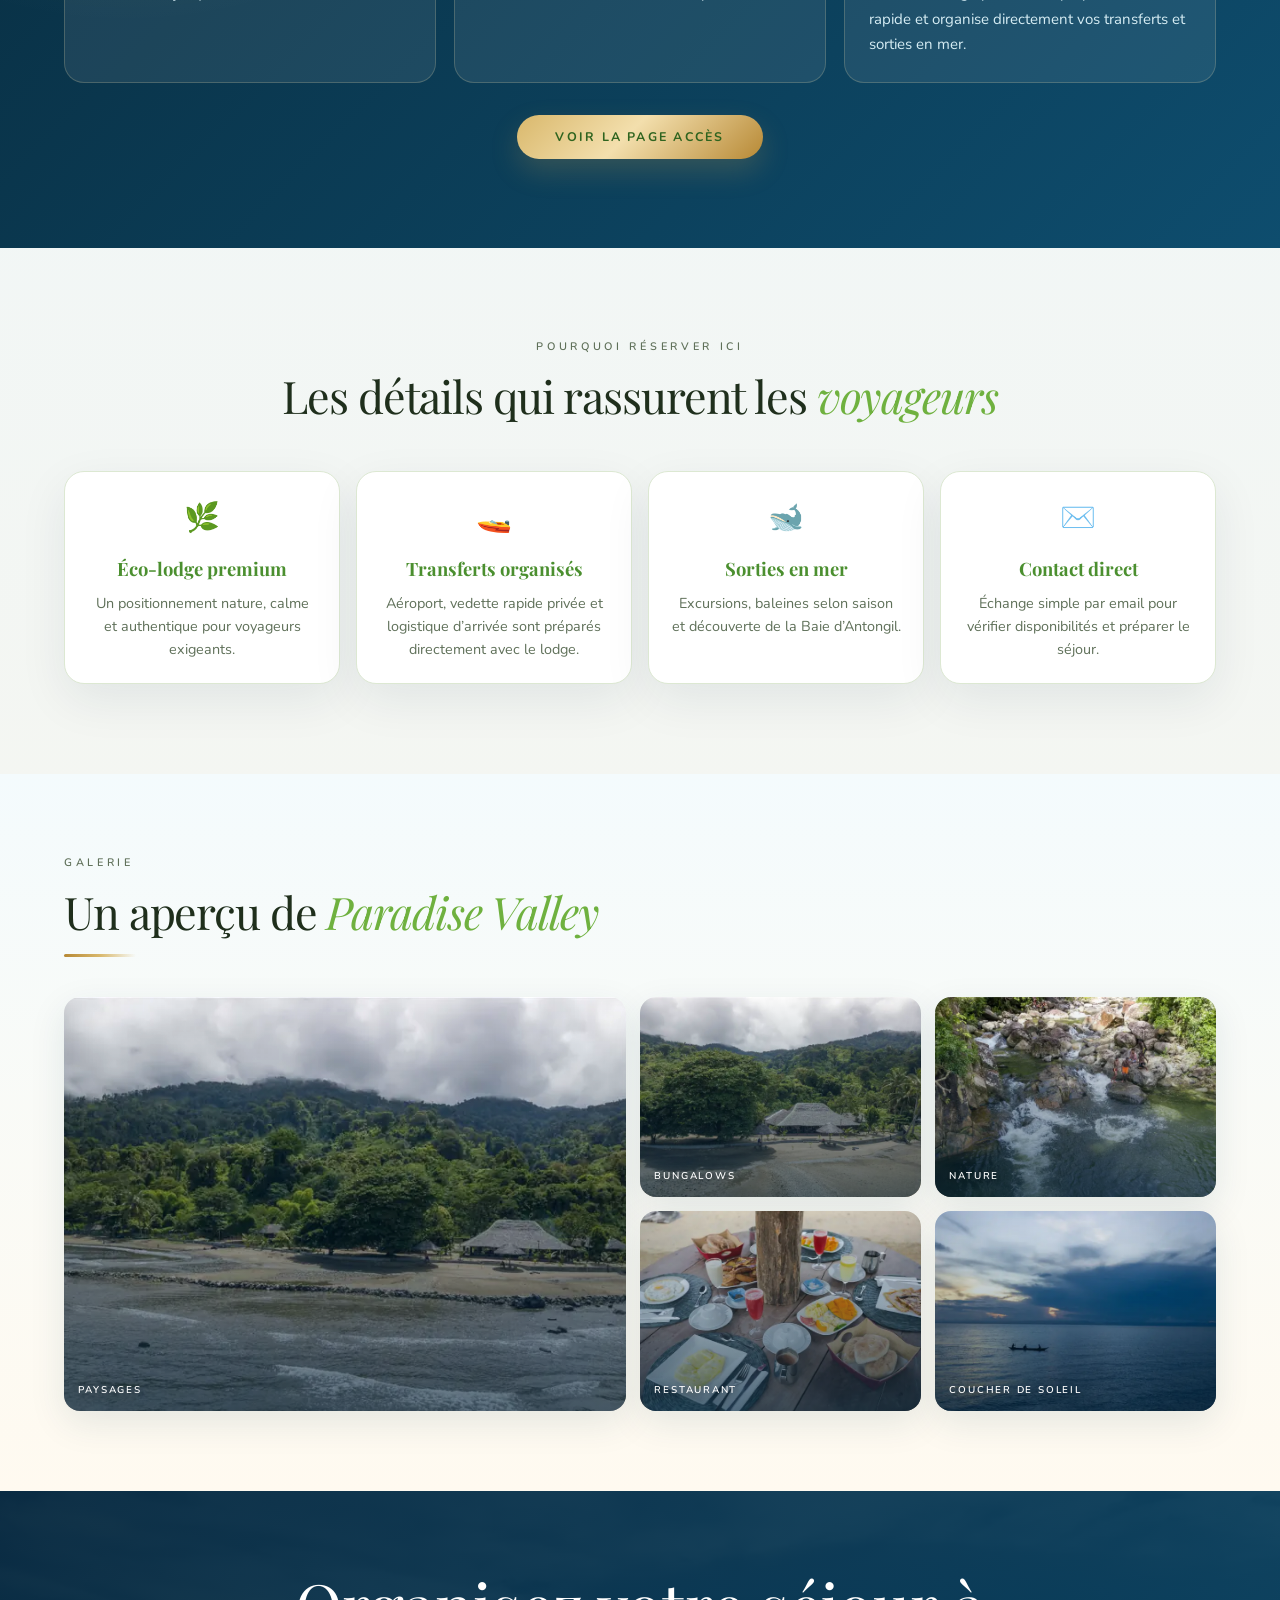
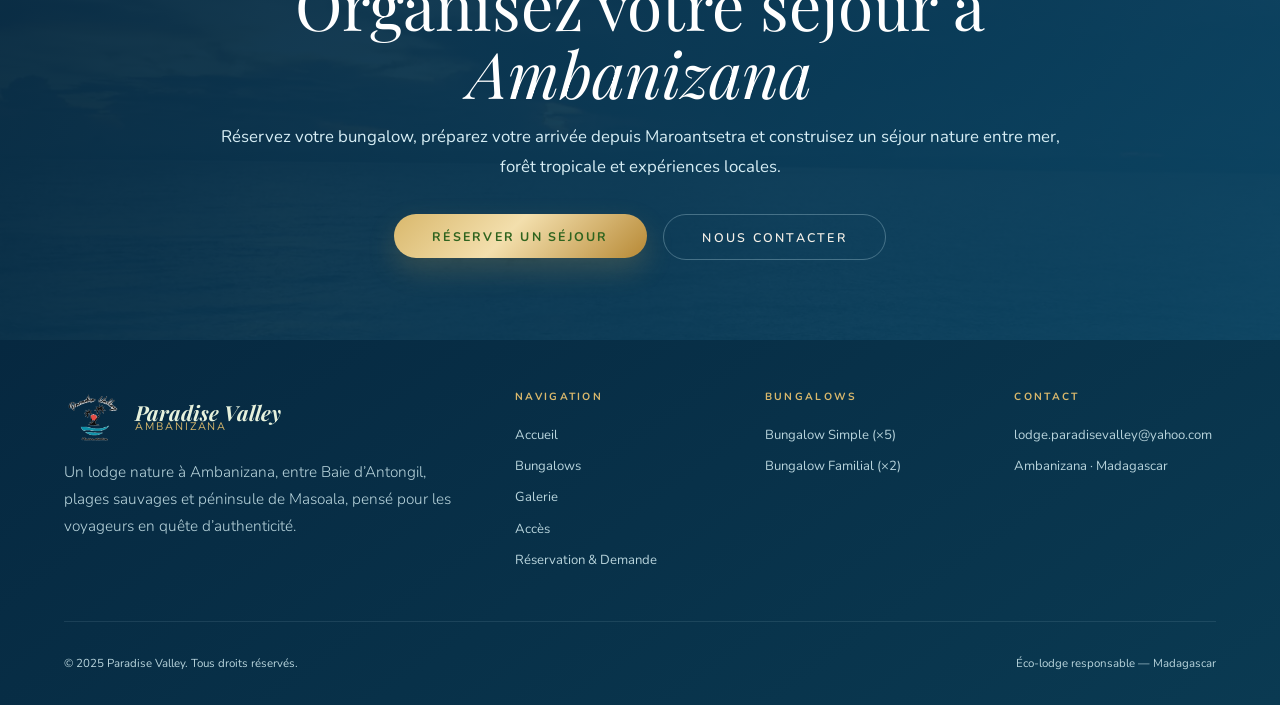
==== commit 1e1ea44f: "Add files via upload" ====
--- a/index.html
+++ b/index.html
@@ -2,7 +2,7 @@
 <script async src="https://www.googletagmanager.com/gtag/js?id=G-XXXXXXXXXX"></script>
 <script>window.dataLayer=window.dataLayer||[];function gtag(){dataLayer.push(arguments);}gtag('js',new Date());gtag('config','G-XXXXXXXXXX');</script>
 <script type="application/ld+json">
-{"@context":"https://schema.org","@type":"LodgingBusiness","name":"Paradise Valley Lodge","description":"Éco-lodge premium au cœur de Masoala, bungalows en pension complète, transferts depuis Maroantsetra","url":"https://lodge-paradisevalley.com","image":"https://lodge-paradisevalley.com/assets/images/hero-ambanizana.jpg","address":{"@type":"PostalAddress","addressLocality":"Ambanizana","addressRegion":"Analanjirofo","addressCountry":"MG"},"geo":{"@type":"GeoCoordinates","latitude":-15.6,"longitude":50.1},"priceRange":"€€€","amenityFeature":[{"@type":"LocationFeatureSpecification","name":"Pension complète"},{"@type":"LocationFeatureSpecification","name":"Transferts organisés"},{"@type":"LocationFeatureSpecification","name":"Wifi"}]}
+{"@context":"https://schema.org","@type":"LodgingBusiness","name":"Paradise Valley Lodge","description":"Éco-lodge premium au cœur de Masoala, bungalows en pension complète, transferts depuis Maroantsetra","url":"https://lodge-paradisevalley.com","image":"https://lodge-paradisevalley.com/assets/images/hero-ambanizana.jpg","address":{"@type":"PostalAddress","addressLocality":"Ambanizana","addressRegion":"Analanjirofo","addressCountry":"MG"},"geo":{"@type":"GeoCoordinates","latitude":-15.6,"longitude":50.1},"priceRange":"€€€","amenityFeature":[{"@type":"LocationFeatureSpecification","name":"Pension complète"},{"@type":"LocationFeatureSpecification","name":"Transferts organisés"},{"@type":"LocationFeatureSpecification","name":"Wi-Fi par Starlink","value":true}]}
 </script>
 <meta property="og:url" content="https://lodge-paradisevalley.com/"/><link rel="canonical" href="https://lodge-paradisevalley.com/"/>
   <link rel="icon" href="favicon.ico">
@@ -21,7 +21,7 @@
 </div>
 <div class="wz-waves"><svg viewBox="0 0 1200 90" preserveAspectRatio="none"><path fill="#d9b86c" fill-opacity=".35" d="M0 45 Q150 15 300 45 T600 45 T900 45 T1200 45 V90 H0Z"/></svg><svg viewBox="0 0 1200 90" preserveAspectRatio="none"><path fill="#f0dfb2" fill-opacity=".25" d="M0 55 Q150 85 300 55 T600 55 T900 55 T1200 55 V90 H0Z"/></svg></div>
 </div>
- <div class="ecosystem-nav" aria-label="Navigation écosystème Masoala"> <a href="https://masoala-experiences.com/">◉ Masoala Experiences</a> <a href="https://mangabeach-madagascar.mg/">🏨 Manga Beach</a> <a href="https://lodge-paradisevalley.com/" class="active">🌿 Paradise Valley</a> <a href="https://mangabeachfishing-masoala.com/">🎣 Pêche Sportive</a> </div> <nav> <a aria-label="Paradise Valley accueil" class="nav-logo" href="index.html"><img alt="Logo Paradise Valley" class="nav-logo-mark" src="assets/paradise-valley-logo.png"/><span class="nav-logo-text"><strong>Paradise Valley</strong><span>Ambanizana</span></span></a> <div aria-label="Navigation principale" class="nav-links"> <a class="active" href="index.html">Accueil</a> <a href="chambres.html">Bungalows</a> <a href="galerie.html">Galerie</a> <a href="acces.html">Accès</a> <a href="reservation.html">Réservation &amp; Demande</a> </div> <a class="nav-cta" href="reservation.html">Organiser mon séjour</a> <button aria-expanded="false" aria-label="Menu" class="hamburger" id="hamburger"><span></span><span></span><span></span></button> </nav> <div class="mobile-menu" id="mobile-menu"> <a href="index.html">Accueil</a> <a href="chambres.html">Bungalows</a> <a href="galerie.html">Galerie</a> <a href="acces.html">Accès</a> <a href="reservation.html">Réservation &amp; Demande</a> <a href="reservation.html"><button class="mob-cta">Organiser mon séjour</button></a> </div> <section class="pv-hero-premium"> <img alt="Paradise Valley Lodge à Ambanizana, entre océan et forêt tropicale" class="hero-bg-img" loading="eager" src="assets/images/hero-ambanizana.jpg"/> <div class="pv-hero-inner"> <div> <div class="pv-kicker">Éco-lodge premium · Masoala</div> <h1 class="pv-hero-title">Dormir entre<br/><em>forêt tropicale</em><br/>et Baie d’Antongil</h1> <p class="pv-hero-text">À Ambanizana, Paradise Valley Lodge accueille les voyageurs en quête de nature, de calme et d’authenticité. Bungalows en pension complète, transferts organisés et expériences sur mesure au cœur de l’un des plus beaux paysages de Madagascar.</p> <div class="pv-hero-actions"> <a href="reservation.html"><button class="btn-primary">Réserver un séjour</button></a> <a href="#experiences"><button class="btn-outline-light">Découvrir l’expérience</button></a> </div> </div> <aside aria-label="Informations essentielles Paradise Valley Lodge" class="pv-hero-card"> <div class="pv-hero-card-title">Votre arrivée simplifiée</div> <p style="color:#d9edf3;line-height:1.7;font-size:.95rem;">Nous vous aidons à organiser votre séjour depuis Maroantsetra jusqu’au lodge.</p> <div class="pv-hero-list"> <div><span>Antananarivo → Maroantsetra</span><strong>1h30 de vol</strong></div> <div><span>Maroantsetra → Ambanizana</span><strong>50 min en vedette</strong></div> <div><span>Transfert aéroport</span><strong>Organisé par le lodge</strong></div> </div> </aside> </div> </section> <section aria-label="Recherche de disponibilité" class="booking-bar" id="home-booking-bar"> <div class="bk-group"><label for="home-checkin">Arrivée</label><input id="home-checkin" name="checkin" type="date"/></div> <div class="bk-group"><label for="home-checkout">Départ</label><input id="home-checkout" name="checkout" type="date"/></div> <div class="bk-group"><label for="home-guests">Voyageurs</label><select id="home-guests" name="guests"><option value="1-0">1 adulte</option><option selected="" value="2-0">2 adultes</option><option value="3-0">3 adultes</option><option value="4-0">4 adultes</option><option value="2-2">Famille</option></select></div> <div class="bk-group"><label for="home-room">Bungalow</label><select id="home-room" name="room"><option value="">Tous</option><option value="bungalow">Bungalow simple</option><option value="villa">Bungalow familial</option></select></div> <button class="btn-search" id="check-availability" type="button">Vérifier les disponibilités</button> </section> <section class="pv-premium-section" id="experiences"> <div class="pv-section-center"> <div class="section-label">Expériences Masoala</div> <h2 class="section-title">Un séjour pensé comme une <em>immersion</em></h2> <p class="pv-section-sub">Paradise Valley n’est pas seulement un hébergement : c’est une porte d’entrée vers la mer, la forêt, les villages et les lumières uniques d’Ambanizana.</p> </div> <div class="pv-experience-grid"> <a class="pv-experience-card" href="reservation.html"><img alt="Baie d’Antongil et paysages de Masoala" loading="lazy" src="assets/images/galerie/nature/nature-01.webp"/><div class="pv-experience-content"><h3>Baie d’Antongil</h3><p>Sorties en mer, horizon sauvage et observation des baleines selon la saison.</p></div></a> <a class="pv-experience-card" href="galerie.html"><img alt="Forêt tropicale et cascade à Masoala" loading="lazy" src="assets/images/galerie/nature/nature-08.webp"/><div class="pv-experience-content"><h3>Forêt tropicale</h3><p>Rivières, cascades, rizières et biodiversité autour du lodge.</p></div></a> <a class="pv-experience-card" href="chambres.html"><img alt="Bungalow Paradise Valley Lodge" loading="lazy" src="assets/images/galerie/bungalows/bungalow-01.webp"/><div class="pv-experience-content"><h3>Bungalows nature</h3><p>Confort simple, vue sur la mer et atmosphère paisible en pension complète.</p></div></a> <a class="pv-experience-card" href="reservation.html"><img alt="Restaurant local Paradise Valley Lodge" loading="lazy" src="assets/images/galerie/restaurant/restaurant-02.webp"/><div class="pv-experience-content"><h3>Cuisine locale</h3><p>Poissons, fruits tropicaux et spécialités malgaches selon la saison.</p></div></a> </div> </section> <section class="pv-premium-section pv-lodge-story"> <div class="pv-story-photo"><img alt="Coucher de soleil à Ambanizana" loading="lazy" src="assets/images/galerie/nature/nature-11.webp"/></div> <div> <div class="section-label">Le lodge</div> <h2 class="section-title">Un refuge premium, <em>simple et authentique</em></h2> <div class="sand-line"></div> <p class="pv-section-sub" style="margin:0;">Le positionnement de Paradise Valley est clair : un éco-lodge premium qui valorise le confort essentiel, la nature, la tranquillité et l’accompagnement humain. Ici, le luxe vient du lieu, du silence, de la lumière et de la proximité avec Masoala.</p> <div class="pv-story-list"> <div class="pv-story-item"><strong>Pension complète</strong><span>Une formule simple pour profiter du séjour sans complication.</span></div> <div class="pv-story-item"><strong>Accès plage</strong><span>Une ambiance entre océan, forêt et village d’Ambanizana.</span></div> <div class="pv-story-item"><strong>Transferts</strong><span>Accueil aéroport et transferts en vedette rapide privée du lodge, organisés selon votre arrivée.</span></div> <div class="pv-story-item"><strong>Activités</strong><span>Sorties en mer, observation des baleines en saison et excursions organisées avec la vedette rapide du lodge.</span></div> </div> </div> </section> <section class="pv-premium-section pv-access-strip"> <div class="pv-section-center" style="margin-bottom:1rem;"> <div class="section-label" style="color:var(--sand);">Accès &amp; transferts</div> <h2 class="section-title" style="color:#fff;">Masoala devient simple à organiser</h2> <p class="pv-section-sub" style="color:#d6edf4;">Le site doit rassurer les voyageurs dès l’accueil : comment venir, combien de temps cela prend, et comment le lodge peut aider.</p> </div> <div class="pv-access-grid"> <div class="pv-access-card"><div class="num">01</div><h3>Vol vers Maroantsetra</h3><p>Depuis Antananarivo, le trajet se fait en environ 1h30 de vol jusqu’à Maroantsetra.</p></div> <div class="pv-access-card"><div class="num">02</div><h3>Vedette rapide</h3><p>Depuis Maroantsetra, Ambanizana se rejoint en environ 50 minutes en vedette rapide.</p></div> <div class="pv-access-card"><div class="num">03</div><h3>Vedette privée du lodge</h3><p>Les départs se font selon la demande des clients. Le lodge possède sa propre vedette rapide et organise directement vos transferts et sorties en mer.</p></div> </div> <div style="text-align:center;margin-top:2rem;"><a href="acces.html"><button class="btn-primary">Voir la page Accès</button></a></div> </section> <section class="pv-premium-section"> <div class="pv-section-center"> <div class="section-label">Pourquoi réserver ici</div> <h2 class="section-title">Les détails qui rassurent les <em>voyageurs</em></h2> </div> <div class="pv-trust-grid"> <div class="pv-trust-card"><div class="pv-trust-icon">🌿</div><h3>Éco-lodge premium</h3><p>Un positionnement nature, calme et authentique pour voyageurs exigeants.</p></div> <div class="pv-trust-card"><div class="pv-trust-icon">🚤</div><h3>Transferts organisés</h3><p>Aéroport, vedette rapide privée et logistique d’arrivée sont préparés directement avec le lodge.</p></div> <div class="pv-trust-card"><div class="pv-trust-icon">🐋</div><h3>Sorties en mer</h3><p>Excursions, baleines selon saison et découverte de la Baie d’Antongil.</p></div> <div class="pv-trust-card"><div class="pv-trust-icon">✉️</div><h3>Contact direct</h3><p>Échange simple par email pour vérifier disponibilités et préparer le séjour.</p></div> </div> </section> <section class="gallery-preview"> <div class="section-label">Galerie</div> <h2 class="section-title">Un aperçu de <em>Paradise Valley</em></h2> <div class="sand-line"></div> <div class="gallery-grid"> <a class="gi" href="galerie.html"><img alt="Vue de Paradise Valley" class="experience-photo" loading="lazy" src="assets/images/galerie/nature/nature-01-thumb.webp"/><div class="gi-overlay"></div><div class="gi-label">Paysages</div></a> <a class="gi" href="galerie.html" style="height:200px"><img alt="Bungalows Paradise Valley" class="experience-photo" loading="lazy" src="assets/images/galerie/bungalows/bungalow-01-thumb.webp"/><div class="gi-overlay"></div><div class="gi-label">Bungalows</div></a> <a class="gi" href="galerie.html" style="height:200px"><img alt="Cascade naturelle" class="experience-photo" loading="lazy" src="assets/images/galerie/nature/nature-08-thumb.webp"/><div class="gi-overlay"></div><div class="gi-label">Nature</div></a> <a class="gi" href="galerie.html" style="height:200px"><img alt="Restaurant Paradise Valley" class="experience-photo" loading="lazy" src="assets/images/galerie/restaurant/restaurant-02-thumb.webp"/><div class="gi-overlay"></div><div class="gi-label">Restaurant</div></a> <a class="gi" href="galerie.html" style="height:200px"><img alt="Coucher de soleil à Ambanizana" class="experience-photo" loading="lazy" src="assets/images/galerie/nature/nature-11-thumb.webp"/><div class="gi-overlay"></div><div class="gi-label">Coucher de soleil</div></a> </div> </section> <section class="pv-final-cta"> <div class="pv-final-inner"> <h2>Organisez votre séjour à <em>Ambanizana</em></h2> <p>Réservez votre bungalow, préparez votre arrivée depuis Maroantsetra et construisez un séjour nature entre mer, forêt tropicale et expériences locales.</p> <div class="pv-hero-actions" style="justify-content:center;"> <a href="reservation.html"><button class="btn-primary">Réserver un séjour</button></a> <a href="mailto:lodge.paradisevalley@yahoo.com"><button class="btn-outline-light">Nous contacter</button></a> </div> </div> </section> <footer> <div class="ft-top"> <div><div class="ft-logo"><img alt="Logo Paradise Valley" class="ft-logo-mark" src="assets/paradise-valley-logo.png"><span class="ft-logo-text"><strong>Paradise Valley</strong><span>Ambanizana</span></span></img></div><p class="ft-desc">Un lodge nature à Ambanizana, entre Baie d’Antongil, plages sauvages et péninsule de Masoala, pensé pour les voyageurs en quête d’authenticité.</p></div> <div class="ft-col"><div class="ft-col-title">Navigation</div><a href="index.html">Accueil</a><a href="chambres.html">Bungalows</a><a href="galerie.html">Galerie</a><a href="acces.html">Accès</a><a href="reservation.html">Réservation &amp; Demande</a></div> <div class="ft-col"><div class="ft-col-title">Bungalows</div><a href="chambres.html">Bungalow Simple (×4)</a><a href="chambres.html">Bungalow Familial (×1)</a></div> <div class="ft-col"><div class="ft-col-title">Contact</div><a href="mailto:lodge.paradisevalley@yahoo.com">lodge.paradisevalley@yahoo.com</a><a href="reservation.html">Ambanizana · Madagascar</a></div> </div> <div class="ft-bottom"><span>© 2025 Paradise Valley. Tous droits réservés.</span><span>Éco-lodge responsable — Madagascar</span></div> </footer> <script>
+ <div class="ecosystem-nav" aria-label="Navigation écosystème Masoala"> <a href="https://masoala-experiences.com/">◉ Masoala Experiences</a> <a href="https://mangabeach-madagascar.mg/">🏨 Manga Beach</a> <a href="https://lodge-paradisevalley.com/" class="active">🌿 Paradise Valley</a> <a href="https://mangabeachfishing-masoala.com/">🎣 Pêche Sportive</a> </div> <nav> <a aria-label="Paradise Valley accueil" class="nav-logo" href="index.html"><img alt="Logo Paradise Valley" class="nav-logo-mark" src="assets/paradise-valley-logo.png"/><span class="nav-logo-text"><strong>Paradise Valley</strong><span>Ambanizana</span></span></a> <div aria-label="Navigation principale" class="nav-links"> <a class="active" href="index.html">Accueil</a> <a href="chambres.html">Bungalows</a> <a href="galerie.html">Galerie</a> <a href="acces.html">Accès</a> <a href="reservation.html">Réservation &amp; Demande</a> </div> <a class="nav-cta" href="reservation.html">Organiser mon séjour</a> <button aria-expanded="false" aria-label="Menu" class="hamburger" id="hamburger"><span></span><span></span><span></span></button> </nav> <div class="mobile-menu" id="mobile-menu"> <a href="index.html">Accueil</a> <a href="chambres.html">Bungalows</a> <a href="galerie.html">Galerie</a> <a href="acces.html">Accès</a> <a href="reservation.html">Réservation &amp; Demande</a> <a href="reservation.html"><button class="mob-cta">Organiser mon séjour</button></a> </div> <section class="pv-hero-premium"> <img alt="Paradise Valley Lodge à Ambanizana, entre océan et forêt tropicale" class="hero-bg-img" loading="eager" src="assets/images/hero-ambanizana.jpg"/> <div class="pv-hero-inner"> <div> <div class="pv-kicker">Éco-lodge premium · Masoala</div> <h1 class="pv-hero-title">Dormir entre<br/><em>forêt tropicale</em><br/>et Baie d’Antongil</h1> <p class="pv-hero-text">À Ambanizana, Paradise Valley Lodge accueille les voyageurs en quête de nature, de calme et d’authenticité. Bungalows en pension complète, transferts organisés et expériences sur mesure au cœur de l’un des plus beaux paysages de Madagascar.</p> <div class="pv-hero-actions"> <a href="reservation.html"><button class="btn-primary">Réserver un séjour</button></a> <a href="#experiences"><button class="btn-outline-light">Découvrir l’expérience</button></a> </div> </div> <aside aria-label="Informations essentielles Paradise Valley Lodge" class="pv-hero-card"> <div class="pv-hero-card-title">Votre arrivée simplifiée</div> <p style="color:#d9edf3;line-height:1.7;font-size:.95rem;">Nous vous aidons à organiser votre séjour depuis Maroantsetra jusqu’au lodge.</p> <div class="pv-hero-list"> <div><span>Antananarivo → Maroantsetra</span><strong>1h30 de vol</strong></div> <div><span>Maroantsetra → Ambanizana</span><strong>50 min en vedette</strong></div> <div><span>Transfert aéroport</span><strong>Organisé par le lodge</strong></div> </div> </aside> </div> </section> <section aria-label="Recherche de disponibilité" class="booking-bar" id="home-booking-bar"> <div class="bk-group"><label for="home-checkin">Arrivée</label><input id="home-checkin" name="checkin" type="date"/></div> <div class="bk-group"><label for="home-checkout">Départ</label><input id="home-checkout" name="checkout" type="date"/></div> <div class="bk-group"><label for="home-guests">Voyageurs</label><select id="home-guests" name="guests"><option value="1-0">1 adulte</option><option selected="" value="2-0">2 adultes</option><option value="3-0">3 adultes</option><option value="4-0">4 adultes</option><option value="2-2">Famille</option></select></div> <div class="bk-group"><label for="home-room">Bungalow</label><select id="home-room" name="room"><option value="">Tous</option><option value="bungalow">Bungalow simple</option><option value="villa">Bungalow familial</option></select></div> <button class="btn-search" id="check-availability" type="button">Vérifier les disponibilités</button> </section> <section class="pv-premium-section" id="experiences"> <div class="pv-section-center"> <div class="section-label">Expériences Masoala</div> <h2 class="section-title">Un séjour pensé comme une <em>immersion</em></h2> <p class="pv-section-sub">Paradise Valley n’est pas seulement un hébergement : c’est une porte d’entrée vers la mer, la forêt, les villages et les lumières uniques d’Ambanizana.</p> </div> <div class="pv-experience-grid"> <a class="pv-experience-card" href="reservation.html"><img alt="Baie d’Antongil et paysages de Masoala" loading="lazy" src="assets/images/galerie/nature/nature-01.webp"/><div class="pv-experience-content"><h3>Baie d’Antongil</h3><p>Sorties en mer, horizon sauvage et observation des baleines selon la saison.</p></div></a> <a class="pv-experience-card" href="galerie.html"><img alt="Forêt tropicale et cascade à Masoala" loading="lazy" src="assets/images/galerie/nature/nature-08.webp"/><div class="pv-experience-content"><h3>Forêt tropicale</h3><p>Rivières, cascades, rizières et biodiversité autour du lodge.</p></div></a> <a class="pv-experience-card" href="chambres.html"><img alt="Bungalow Paradise Valley Lodge" loading="lazy" src="assets/images/galerie/bungalows/bungalow-01.webp"/><div class="pv-experience-content"><h3>Bungalows nature</h3><p>Confort simple, vue sur la mer et atmosphère paisible en pension complète.</p></div></a> <a class="pv-experience-card" href="reservation.html"><img alt="Restaurant local Paradise Valley Lodge" loading="lazy" src="assets/images/galerie/restaurant/restaurant-02.webp"/><div class="pv-experience-content"><h3>Cuisine locale</h3><p>Poissons, fruits tropicaux et spécialités malgaches selon la saison.</p></div></a> </div> </section> <section class="pv-premium-section pv-lodge-story"> <div class="pv-story-photo"><img alt="Coucher de soleil à Ambanizana" loading="lazy" src="assets/images/galerie/nature/nature-11.webp"/></div> <div> <div class="section-label">Le lodge</div> <h2 class="section-title">Un refuge premium, <em>simple et authentique</em></h2> <div class="sand-line"></div> <p class="pv-section-sub" style="margin:0;">Le positionnement de Paradise Valley est clair : un éco-lodge premium qui valorise le confort essentiel, la nature, la tranquillité et l’accompagnement humain. Ici, le luxe vient du lieu, du silence, de la lumière et de la proximité avec Masoala.</p> <div class="pv-story-list"> <div class="pv-story-item"><strong>Pension complète</strong><span>Une formule simple pour profiter du séjour sans complication.</span></div> <div class="pv-story-item"><strong>Accès plage</strong><span>Une ambiance entre océan, forêt et village d’Ambanizana.</span></div> <div class="pv-story-item"><strong>Transferts</strong><span>Accueil aéroport et transferts en vedette rapide privée du lodge, organisés selon votre arrivée.</span></div> <div class="pv-story-item"><strong>Activités</strong><span>Sorties en mer, observation des baleines en saison et excursions organisées avec la vedette rapide du lodge.</span></div> </div> </div> </section> <section class="pv-premium-section pv-access-strip"> <div class="pv-section-center" style="margin-bottom:1rem;"> <div class="section-label" style="color:var(--sand);">Accès &amp; transferts</div> <h2 class="section-title" style="color:#fff;">Masoala devient simple à organiser</h2> <p class="pv-section-sub" style="color:#d6edf4;">Le site doit rassurer les voyageurs dès l’accueil : comment venir, combien de temps cela prend, et comment le lodge peut aider.</p> </div> <div class="pv-access-grid"> <div class="pv-access-card"><div class="num">01</div><h3>Vol vers Maroantsetra</h3><p>Depuis Antananarivo, le trajet se fait en environ 1h30 de vol jusqu’à Maroantsetra.</p></div> <div class="pv-access-card"><div class="num">02</div><h3>Vedette rapide</h3><p>Depuis Maroantsetra, Ambanizana se rejoint en environ 50 minutes en vedette rapide.</p></div> <div class="pv-access-card"><div class="num">03</div><h3>Vedette privée du lodge</h3><p>Les départs se font selon la demande des clients. Le lodge possède sa propre vedette rapide et organise directement vos transferts et sorties en mer.</p></div> </div> <div style="text-align:center;margin-top:2rem;"><a href="acces.html"><button class="btn-primary">Voir la page Accès</button></a></div> </section> <section class="pv-premium-section"> <div class="pv-section-center"> <div class="section-label">Pourquoi réserver ici</div> <h2 class="section-title">Les détails qui rassurent les <em>voyageurs</em></h2> </div> <div class="pv-trust-grid"> <div class="pv-trust-card"><div class="pv-trust-icon">🌿</div><h3>Éco-lodge premium</h3><p>Un positionnement nature, calme et authentique pour voyageurs exigeants.</p></div> <div class="pv-trust-card"><div class="pv-trust-icon">🚤</div><h3>Transferts organisés</h3><p>Aéroport, vedette rapide privée et logistique d’arrivée sont préparés directement avec le lodge.</p></div> <div class="pv-trust-card"><div class="pv-trust-icon">🐋</div><h3>Sorties en mer</h3><p>Excursions, baleines selon saison et découverte de la Baie d’Antongil.</p></div> <div class="pv-trust-card"><div class="pv-trust-icon">✉️</div><h3>Contact direct</h3><p>Échange simple par email pour vérifier disponibilités et préparer le séjour.</p></div> </div> </section> <section class="gallery-preview"> <div class="section-label">Galerie</div> <h2 class="section-title">Un aperçu de <em>Paradise Valley</em></h2> <div class="sand-line"></div> <div class="gallery-grid"> <a class="gi" href="galerie.html"><img alt="Vue de Paradise Valley" class="experience-photo" loading="lazy" src="assets/images/galerie/nature/nature-01-thumb.webp"/><div class="gi-overlay"></div><div class="gi-label">Paysages</div></a> <a class="gi" href="galerie.html" style="height:200px"><img alt="Bungalows Paradise Valley" class="experience-photo" loading="lazy" src="assets/images/galerie/bungalows/bungalow-01-thumb.webp"/><div class="gi-overlay"></div><div class="gi-label">Bungalows</div></a> <a class="gi" href="galerie.html" style="height:200px"><img alt="Cascade naturelle" class="experience-photo" loading="lazy" src="assets/images/galerie/nature/nature-08-thumb.webp"/><div class="gi-overlay"></div><div class="gi-label">Nature</div></a> <a class="gi" href="galerie.html" style="height:200px"><img alt="Restaurant Paradise Valley" class="experience-photo" loading="lazy" src="assets/images/galerie/restaurant/restaurant-02-thumb.webp"/><div class="gi-overlay"></div><div class="gi-label">Restaurant</div></a> <a class="gi" href="galerie.html" style="height:200px"><img alt="Coucher de soleil à Ambanizana" class="experience-photo" loading="lazy" src="assets/images/galerie/nature/nature-11-thumb.webp"/><div class="gi-overlay"></div><div class="gi-label">Coucher de soleil</div></a> </div> </section> <section class="pv-final-cta"> <div class="pv-final-inner"> <h2>Organisez votre séjour à <em>Ambanizana</em></h2> <p>Réservez votre bungalow, préparez votre arrivée depuis Maroantsetra et construisez un séjour nature entre mer, forêt tropicale et expériences locales.</p> <div class="pv-hero-actions" style="justify-content:center;"> <a href="reservation.html"><button class="btn-primary">Réserver un séjour</button></a> <a href="mailto:lodge.paradisevalley@yahoo.com"><button class="btn-outline-light">Nous contacter</button></a> </div> </div> </section> <footer> <div class="ft-top"> <div><div class="ft-logo"><img alt="Logo Paradise Valley" class="ft-logo-mark" src="assets/paradise-valley-logo.png"><span class="ft-logo-text"><strong>Paradise Valley</strong><span>Ambanizana</span></span></img></div><p class="ft-desc">Un lodge nature à Ambanizana, entre Baie d’Antongil, plages sauvages et péninsule de Masoala, pensé pour les voyageurs en quête d’authenticité.</p></div> <div class="ft-col"><div class="ft-col-title">Navigation</div><a href="index.html">Accueil</a><a href="chambres.html">Bungalows</a><a href="galerie.html">Galerie</a><a href="acces.html">Accès</a><a href="reservation.html">Réservation &amp; Demande</a></div> <div class="ft-col"><div class="ft-col-title">Bungalows</div><a href="chambres.html">Bungalow Simple (×5)</a><a href="chambres.html">Bungalow Familial (×2)</a></div> <div class="ft-col"><div class="ft-col-title">Contact</div><a href="mailto:lodge.paradisevalley@yahoo.com">lodge.paradisevalley@yahoo.com</a><a href="reservation.html">Ambanizana · Madagascar</a></div> </div> <div class="ft-bottom"><span>© 2025 Paradise Valley. Tous droits réservés.</span><span>Éco-lodge responsable — Madagascar</span></div> </footer> <script>
 (function(){
 var btn=document.getElementById('hamburger');
 var menu=document.getElementById('mobile-menu');
--- a/assets/welcome.css
+++ b/assets/welcome.css
@@ -65,3 +65,20 @@
 .wz-promo .wz-promo-close{width:auto;height:auto;min-width:0;background:none}
 .wz-splash .wz-skip-btn{width:auto;height:auto}
 .wz-logo{background:#fff;border-radius:22px;padding:10px;width:clamp(88px,20vw,120px);box-shadow:0 10px 30px rgba(0,0,0,.25)}
+
+/* correctif : croix de fermeture toujours cliquable (au-dessus du contenu, zone tactile 44px) */
+.wz-promo .wz-promo-close{position:absolute;top:0;right:0;z-index:5;width:44px;height:44px;min-width:44px;display:flex;align-items:center;justify-content:center;padding:0;margin:0;font-size:28px;line-height:1;color:var(--wz-gold-l);touch-action:manipulation;-webkit-tap-highlight-color:transparent;cursor:pointer}
+.wz-promo .wz-title{margin-right:40px}
+
+/* ---------- Bannière d'offres (remplace l'ancienne carte flottante) ---------- */
+.wz-banner{position:relative;z-index:9990;display:flex;align-items:center;min-height:40px;background:var(--wz-gold);color:var(--wz-navy);font-family:'Nunito',sans-serif;font-size:13px;line-height:1.25}
+.wz-b-slides{position:relative;flex:1;height:40px;margin:0 44px 0 12px}
+.wz-b-slide{position:absolute;inset:0;display:flex;align-items:center;justify-content:center;gap:.7rem;color:inherit;text-decoration:none;white-space:nowrap;overflow:hidden;opacity:0;visibility:hidden;transition:opacity .5s ease,visibility .5s}
+.wz-b-slide.is-on{opacity:1;visibility:visible}
+.wz-b-k{font-size:10px;letter-spacing:.2em;text-transform:uppercase;font-weight:700;opacity:.75}
+.wz-b-t{font-weight:700;overflow:hidden;text-overflow:ellipsis}
+.wz-b-c{font-weight:600;text-decoration:underline;text-underline-offset:3px}
+.wz-banner .wz-b-close{position:absolute;top:0;right:0;width:44px;height:100%;min-height:40px;display:flex;align-items:center;justify-content:center;padding:0;margin:0;background:none;border:0;color:inherit;font-size:26px;line-height:1;cursor:pointer;touch-action:manipulation;-webkit-tap-highlight-color:transparent}
+@media(max-width:640px){.wz-b-k{display:none}.wz-b-slide{gap:.5rem;font-size:12.5px;justify-content:flex-start}.wz-b-slides{margin-left:14px}}
+@media(max-width:640px){.wz-b-c{display:none}.wz-b-t{min-width:0}.wz-b-t::after{content:" →";font-weight:600}}
+@media(prefers-reduced-motion:reduce){.wz-b-slide{transition:none}}
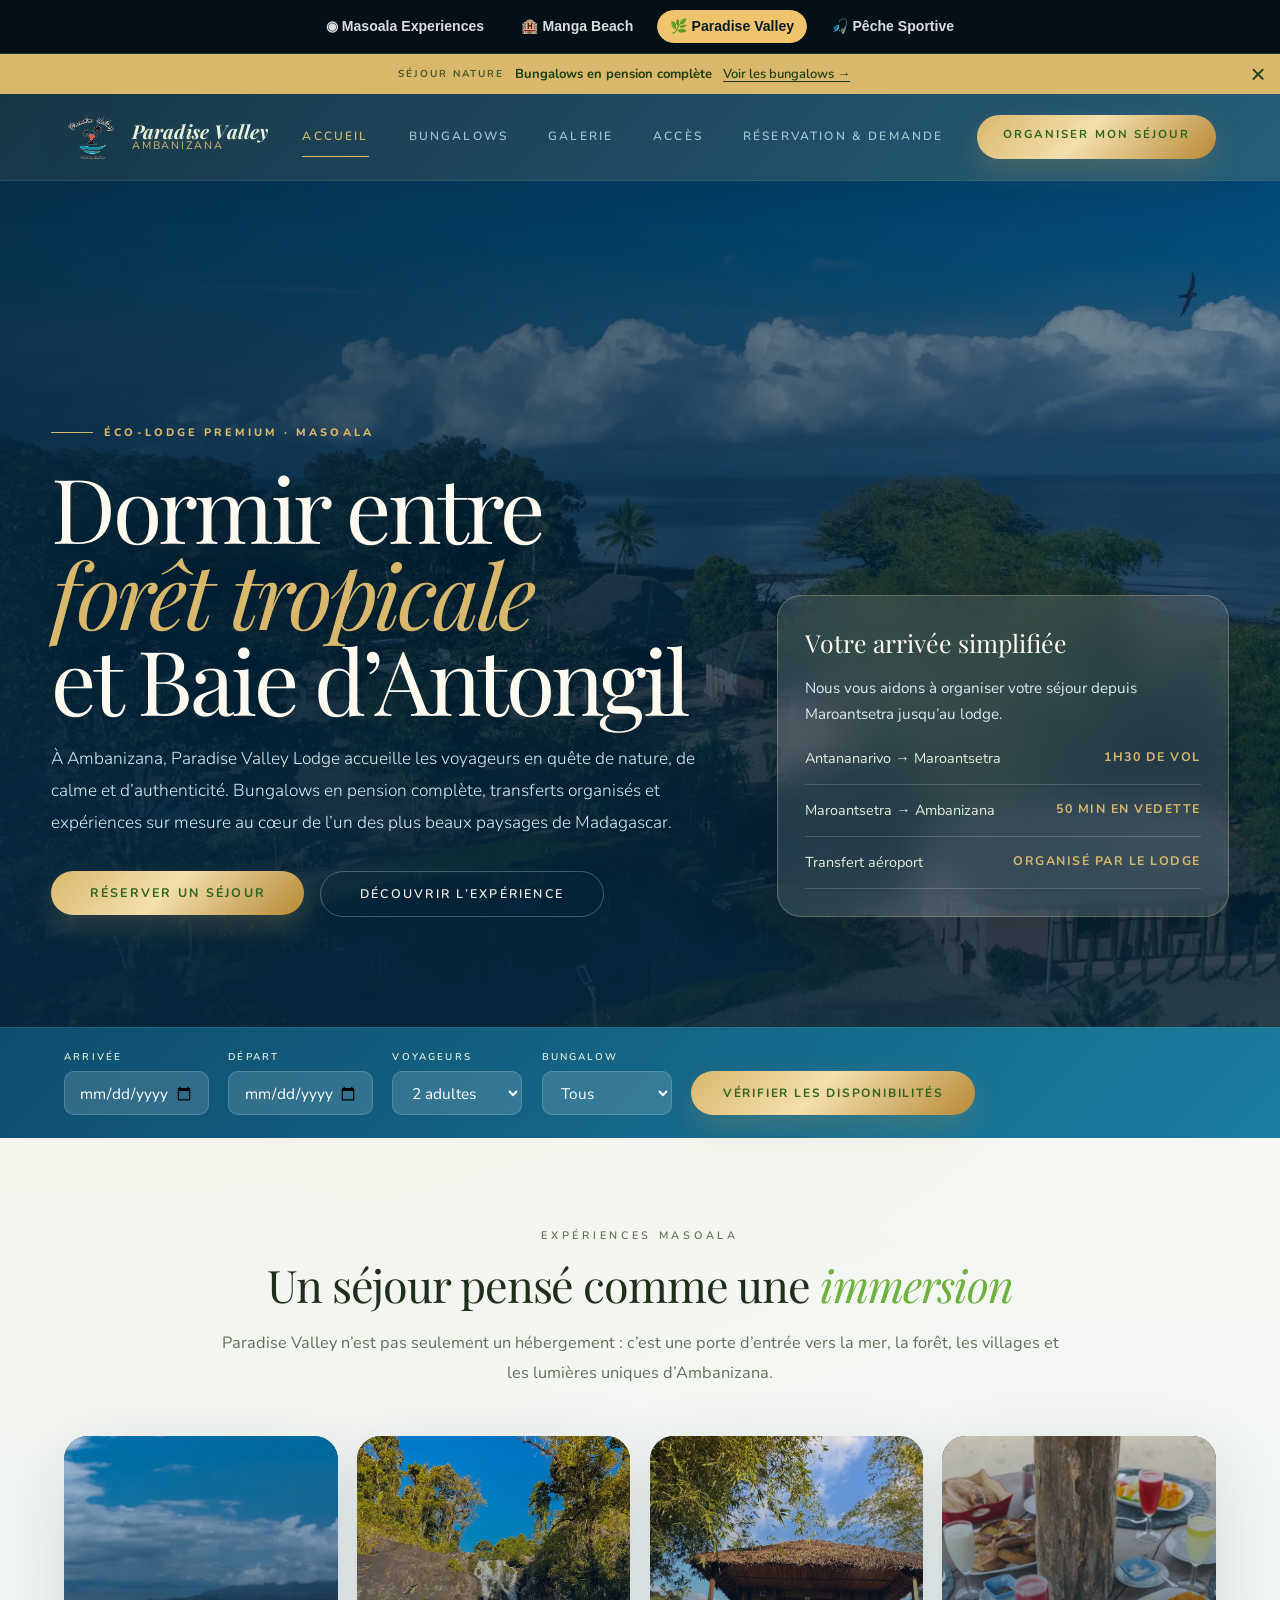
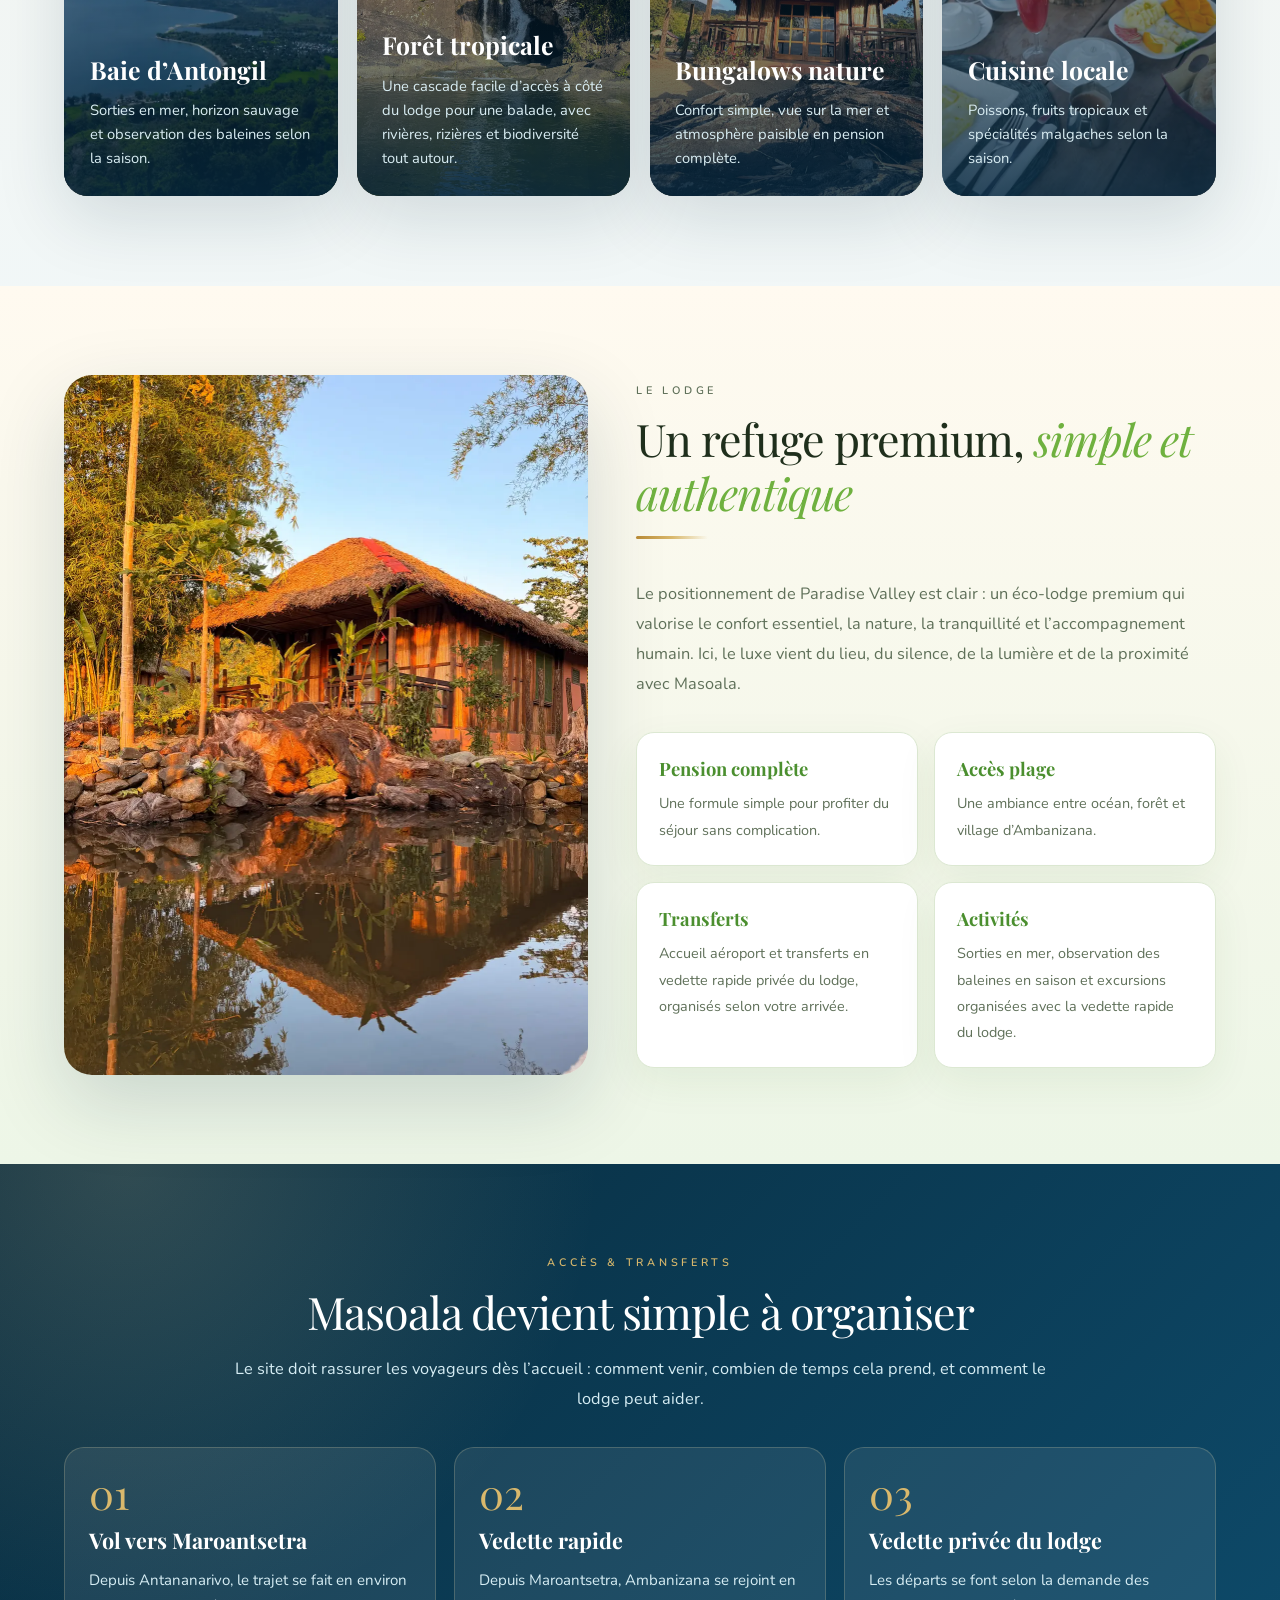
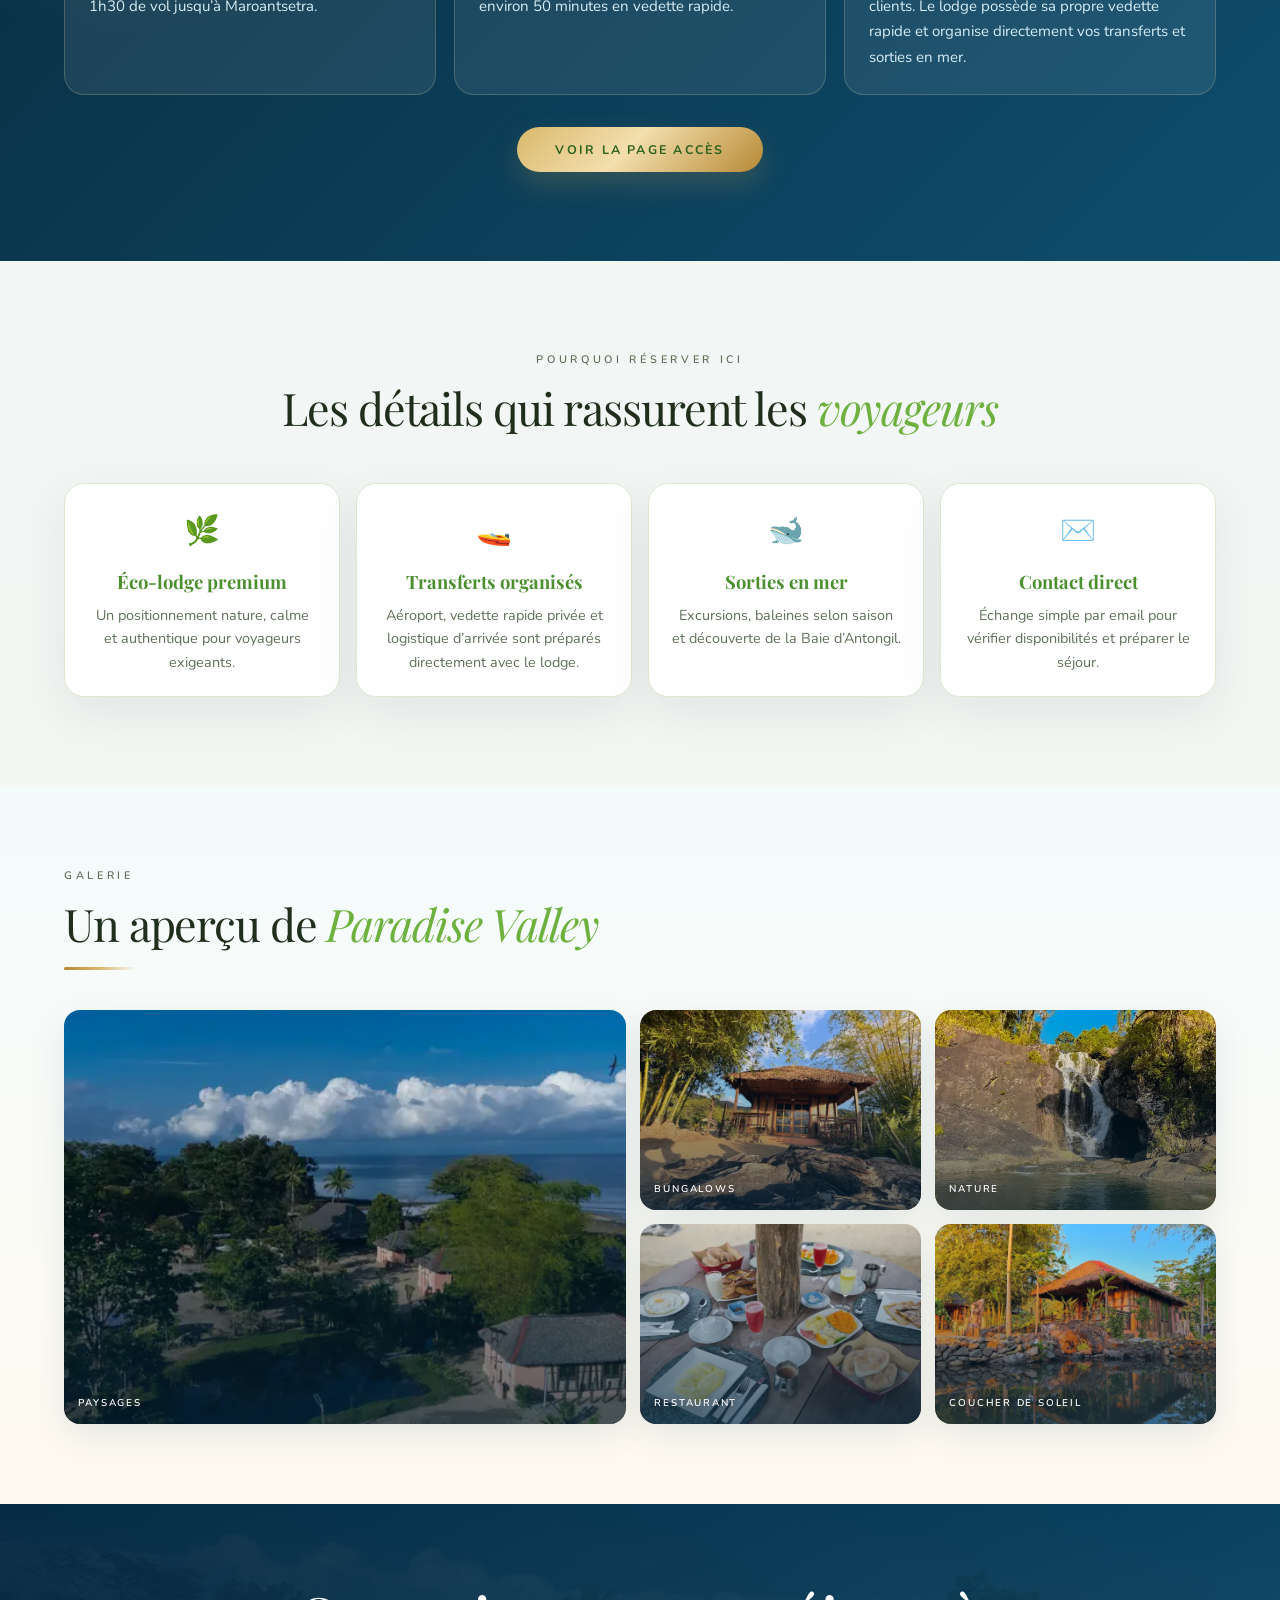
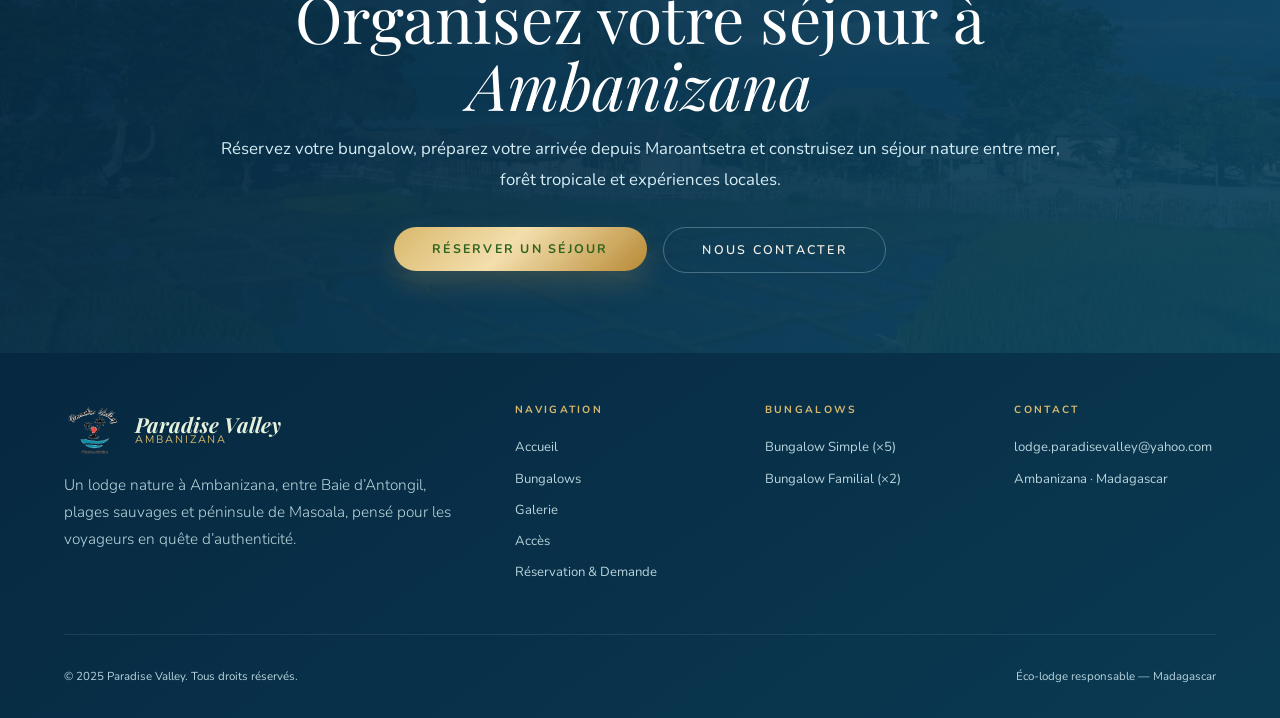
==== commit 314fa873: "Add files via upload" ====
--- a/index.html
+++ b/index.html
@@ -1,8 +1,8 @@
-<!DOCTYPE html> <html lang="fr"> <head> <meta charset="utf-8"/><meta content="width=device-width, initial-scale=1.0" name="viewport"/> <title>Paradise Valley Lodge Ambanizana | Éco-lodge premium à Masoala</title> <link href="https://fonts.googleapis.com/css2?family=Playfair+Display:ital,wght@0,400;0,700;1,400&amp;family=Nunito:wght@300;400;600;700&amp;display=swap" rel="stylesheet"/> <style>*,*::before,*::after{margin:0;padding:0;box-sizing:border-box}:root{--ocean:#4b8f2f;--ocean-mid:#6fb13f;--ocean-light:#e6f1dc;--ocean-dark:#2f641f;--sand:#d9b86c;--sand-light:#f6f1e4;--sand-dark:#b78935;--white:#fff;--text:#1f2f1c;--muted:#5f7059;--border:#dce8d2;--light:#edf6e7;--gold-soft:#f0dfb2;--leaf:#73a843;}html{scroll-behavior:smooth}body{font-family:'Nunito',sans-serif;background:var(--sand-light);color:var(--text);overflow-x:hidden}a{text-decoration:none;color:inherit}nav{position:sticky;top:0;z-index:100;display:flex;justify-content:space-between;align-items:center;padding:1.2rem 4rem;background:var(--ocean);border-bottom:1px solid rgba(200,232,240,.1)}.nav-logo{font-family:'Playfair Display',serif;font-size:1.6rem;color:var(--ocean-light)}.nav-logo span{font-style:italic;color:var(--sand)}.nav-links{display:flex;gap:2.5rem;font-size:.75rem;font-weight:600;letter-spacing:.18em;text-transform:uppercase}.nav-links a{color:#8ac8dc;transition:color .2s}.nav-links a:hover,.nav-links a.active{color:var(--sand)}.nav-cta{background:var(--sand);color:var(--ocean);padding:.6rem 1.6rem;font-size:.72rem;letter-spacing:.18em;text-transform:uppercase;font-weight:700;border-radius:2px;cursor:pointer;border:none}.hero{background:var(--ocean);min-height:92vh;display:flex;flex-direction:column;align-items:center;justify-content:center;position:relative;overflow:hidden}.hero-bg{position:absolute;inset:0;width:100%;height:100%}.hero-bg-img{position:absolute;inset:0;width:100%;height:100%;object-fit:cover;opacity:.72;filter:saturate(1.05) contrast(1.05)}.hero::before{content:'';position:absolute;inset:0;background:linear-gradient(180deg,rgba(10,58,82,.40),rgba(10,58,82,.70)),radial-gradient(circle at 50% 35%,rgba(232,213,163,.18),transparent 42%);z-index:1}.hero-content{position:relative;z-index:2;text-align:center;padding:3rem 2rem;animation:fadeUp 1s ease both}@keyframes fadeUp{from{opacity:0;transform:translateY(28px)}to{opacity:1;transform:translateY(0)}}.hero-badge{display:inline-block;border:1px solid var(--sand);color:var(--sand);font-size:.68rem;letter-spacing:.28em;text-transform:uppercase;padding:.45rem 1.4rem;margin-bottom:2rem;border-radius:1px;font-weight:600}.hero-title{font-family:'Playfair Display',serif;font-size:clamp(3rem,7vw,5.5rem);font-weight:400;color:#f5f0e8;line-height:1.08;margin-bottom:1rem}.hero-title em{font-style:italic;color:var(--sand)}.hero-sub{font-size:.9rem;color:var(--ocean-light);font-weight:300;letter-spacing:.12em;margin-bottom:3rem}.hero-actions{display:flex;gap:1rem;justify-content:center;flex-wrap:wrap}.btn-primary{background:var(--sand);color:var(--ocean);padding:.85rem 2.4rem;font-family:'Nunito',sans-serif;font-size:.78rem;letter-spacing:.18em;text-transform:uppercase;font-weight:700;border:none;border-radius:2px;cursor:pointer;transition:opacity .2s,transform .15s}.btn-primary:hover{opacity:.88;transform:translateY(-1px)}.btn-outline{background:transparent;color:#f5f0e8;padding:.85rem 2.4rem;font-family:'Nunito',sans-serif;font-size:.78rem;letter-spacing:.18em;text-transform:uppercase;font-weight:600;border:1px solid rgba(200,232,240,.4);border-radius:2px;cursor:pointer}.btn-outline:hover{border-color:var(--sand);color:var(--sand)}.btn-outline-light{background:transparent;color:#f5f0e8;padding:.85rem 2.4rem;font-family:'Nunito',sans-serif;font-size:.78rem;letter-spacing:.18em;text-transform:uppercase;font-weight:600;border:1px solid rgba(200,232,240,.3);border-radius:2px;cursor:pointer}.hero-scroll{position:absolute;bottom:2rem;left:50%;transform:translateX(-50%);display:flex;flex-direction:column;align-items:center;gap:.5rem;color:rgba(200,232,240,.5);font-size:.65rem;letter-spacing:.2em;text-transform:uppercase;z-index:2}.scroll-line{width:1px;height:40px;background:linear-gradient(to bottom,rgba(200,232,240,.5),transparent);animation:sLine 1.8s ease-in-out infinite}@keyframes sLine{0%{transform:scaleY(0);transform-origin:top}50%{transform:scaleY(1);transform-origin:top}51%{transform:scaleY(1);transform-origin:bottom}100%{transform:scaleY(0);transform-origin:bottom}}.wave{background:var(--ocean);line-height:0}.wave svg{display:block;width:100%}.booking-bar{background:var(--ocean-mid);padding:1.4rem 4rem;display:flex;align-items:flex-end;gap:1.2rem;flex-wrap:wrap}.bk-group{display:flex;flex-direction:column;gap:.35rem}.bk-group label{font-size:.62rem;letter-spacing:.22em;text-transform:uppercase;color:var(--ocean-light);font-weight:600}.bk-group input,.bk-group select{background:rgba(255,255,255,.12);border:1px solid rgba(200,232,240,.2);color:#fff;padding:.55rem .9rem;font-family:'Nunito',sans-serif;font-size:.85rem;border-radius:2px;outline:none}.bk-group input:focus,.bk-group select:focus{border-color:var(--sand)}.bk-group input{width:145px}.bk-group select{width:130px}.bk-group select option{background:var(--ocean-mid)}.btn-search{background:var(--sand);color:var(--ocean);border:none;padding:.7rem 2rem;font-family:'Nunito',sans-serif;font-size:.75rem;letter-spacing:.15em;text-transform:uppercase;font-weight:700;border-radius:2px;cursor:pointer}.nature-strip{background:var(--light);border-top:1px solid var(--border);border-bottom:1px solid var(--border);padding:1.8rem 4rem;display:flex;justify-content:space-around;align-items:center;text-align:center;flex-wrap:wrap;gap:1rem}.ni-label{font-size:.68rem;letter-spacing:.18em;text-transform:uppercase;color:var(--ocean-mid);display:block;margin-top:.4rem;font-weight:600}.section{padding:5rem 4rem}.section-label{font-size:.68rem;letter-spacing:.28em;text-transform:uppercase;color:var(--muted);margin-bottom:.8rem;font-weight:600}.section-title{font-family:'Playfair Display',serif;font-size:clamp(2rem,4vw,2.8rem);font-weight:400;line-height:1.2;margin-bottom:1rem}.section-title em{font-style:italic;color:var(--ocean-mid)}.sand-line{width:50px;height:2px;background:var(--sand-dark);margin-bottom:2.5rem;border-radius:1px}.rooms-grid{display:grid;grid-template-columns:repeat(auto-fit,minmax(260px,1fr));gap:1.5rem}.room-card{background:#fff;border-radius:8px;overflow:hidden;border:1px solid var(--border);transition:transform .25s,box-shadow .25s}.room-card:hover{transform:translateY(-5px);box-shadow:0 16px 48px rgba(14,77,110,.1)}.room-img{height:200px;display:flex;align-items:center;justify-content:center;position:relative;overflow:hidden}.ri-1{background:linear-gradient(135deg,#0e4d6e,#0a3a52)}.ri-2{background:linear-gradient(135deg,#1a7fa0,#0e4d6e)}.ri-3{background:linear-gradient(135deg,#0a3a52,#062840)}.room-tag{position:absolute;top:12px;right:12px;background:var(--sand);color:var(--ocean);font-size:.6rem;letter-spacing:.12em;text-transform:uppercase;padding:4px 10px;border-radius:1px;font-weight:700}.room-body{padding:1.4rem}.room-type{font-size:.62rem;letter-spacing:.22em;text-transform:uppercase;color:var(--muted);margin-bottom:.4rem;font-weight:600}.room-name{font-family:'Playfair Display',serif;font-size:1.3rem;color:var(--ocean);margin-bottom:.6rem}.room-desc{font-size:.82rem;color:var(--muted);line-height:1.7;margin-bottom:1rem;font-weight:300}.room-feats{display:flex;gap:.6rem;flex-wrap:wrap;margin-bottom:1.2rem}.feat{font-size:.68rem;background:var(--light);color:var(--ocean-mid);padding:3px 10px;border-radius:20px;border:1px solid var(--border);font-weight:600}.room-footer{display:flex;justify-content:space-between;align-items:center;border-top:1px solid var(--border);padding-top:1rem}.room-price{font-family:'Playfair Display',serif;font-size:1.3rem;color:var(--ocean)}.room-price span{font-size:.65rem;font-family:'Nunito',sans-serif;color:var(--muted)}.room-btn{background:var(--ocean);color:#fff;border:none;padding:.5rem 1.2rem;font-size:.7rem;letter-spacing:.12em;text-transform:uppercase;border-radius:2px;cursor:pointer;font-family:'Nunito',sans-serif;font-weight:600}.room-btn:hover{background:var(--ocean-mid)}.highlights{background:var(--ocean);padding:5rem 4rem;display:grid;grid-template-columns:1fr 1fr;gap:4rem;align-items:center}.hl-title{font-family:'Playfair Display',serif;font-size:clamp(2rem,4vw,2.8rem);font-weight:400;line-height:1.2;margin-bottom:1rem;color:#f5f0e8}.hl-title em{font-style:italic;color:var(--sand)}.hl-p{font-size:.9rem;color:#a8d8e8;line-height:1.9;font-weight:300;margin-bottom:2rem}.hl-grid{display:grid;grid-template-columns:1fr 1fr;gap:1.2rem}.hl-card{background:rgba(255,255,255,.06);border:1px solid rgba(200,232,240,.12);border-radius:6px;padding:1.2rem}.hl-name{font-family:'Playfair Display',serif;font-size:1rem;color:#f5f0e8;margin-bottom:.4rem}.hl-desc{font-size:.75rem;color:#7ab8cc;line-height:1.6;font-weight:300}.gallery-preview{background:var(--light);padding:5rem 4rem}.gallery-grid{display:grid;grid-template-columns:2fr 1fr 1fr;grid-template-rows:200px 200px;gap:10px;margin-top:2.5rem}.photo-cover{width:100%;height:100%;object-fit:cover;display:block;transition:transform .45s ease}.gi:hover .photo-cover{transform:scale(1.06)}.gi{border-radius:6px;overflow:hidden;position:relative;cursor:pointer}.gi:first-child{grid-row:1/3}.gi-inner{width:100%;height:100%;display:flex;align-items:center;justify-content:center;transition:transform .4s ease}.gi:hover .gi-inner{transform:scale(1.05)}.gc1{background:linear-gradient(135deg,#0e4d6e,#062840)}.gc2{background:linear-gradient(135deg,#1a7fa0,#0e4d6e)}.gc3{background:linear-gradient(135deg,#0a3a52,#1a7fa0)}.gc4{background:linear-gradient(135deg,#1a7fa0,#2a9fc8)}.gc5{background:linear-gradient(135deg,#0e4d6e,#1a7fa0)}.gi-overlay{position:absolute;inset:0;background:rgba(14,77,110,0);transition:background .3s}.gi:hover .gi-overlay{background:rgba(14,77,110,.35)}.gi-label{position:absolute;bottom:.8rem;left:.9rem;font-size:.62rem;letter-spacing:.18em;text-transform:uppercase;color:rgba(255,255,255,.75);font-weight:600}.testi-grid{display:grid;grid-template-columns:repeat(auto-fit,minmax(240px,1fr));gap:1.5rem;margin-top:3rem}.testi-card{background:#fff;border:1px solid var(--border);border-radius:8px;padding:1.8rem;text-align:left}.testi-stars{color:var(--sand-dark);font-size:.9rem;letter-spacing:3px;margin-bottom:1rem}.testi-text{font-family:'Playfair Display',serif;font-size:1rem;font-style:italic;line-height:1.7;color:var(--ocean);margin-bottom:1.2rem}.testi-author{font-size:.72rem;letter-spacing:.12em;text-transform:uppercase;color:var(--muted);font-weight:600}.cta-strip{background:var(--ocean);padding:4rem;display:flex;justify-content:space-between;align-items:center;flex-wrap:wrap;gap:2rem}.cta-title{font-family:'Playfair Display',serif;font-size:2.2rem;font-weight:400;color:#f5f0e8}.cta-title em{font-style:italic;color:var(--sand)}.cta-sub{font-size:.85rem;color:#8ac8dc;margin-top:.4rem;font-weight:300}footer{background:var(--ocean-dark);color:#f5f0e8;padding:3rem 4rem 2rem}.ft-top{display:grid;grid-template-columns:2fr 1fr 1fr 1fr;gap:3rem;padding-bottom:2.5rem;border-bottom:1px solid rgba(200,232,240,.1);margin-bottom:2rem}.ft-logo{font-family:'Playfair Display',serif;font-size:1.5rem;color:var(--ocean-light);margin-bottom:.8rem}.ft-logo span{font-style:italic;color:var(--sand)}.ft-desc{font-size:.8rem;color:#5a8a9f;line-height:1.8;font-weight:300}.ft-col-title{font-size:.65rem;letter-spacing:.22em;text-transform:uppercase;color:var(--sand);margin-bottom:1.2rem;font-weight:700}.ft-col a{display:block;font-size:.82rem;color:#5a8a9f;margin-bottom:.6rem;transition:color .2s}.ft-col a:hover{color:var(--ocean-light)}.ft-bottom{display:flex;justify-content:space-between;align-items:center;font-size:.72rem;color:#a8c9a0;flex-wrap:wrap;gap:1rem}@media(max-width:768px){nav{padding:1rem 1.5rem}.nav-links{display:none}.hero-title{font-size:2.5rem}.booking-bar{padding:1.2rem 1.5rem}.section{padding:3rem 1.5rem}.highlights{grid-template-columns:1fr;padding:3rem 1.5rem;gap:2rem}.gallery-grid{grid-template-columns:1fr 1fr;grid-template-rows:auto}.gi:first-child{grid-row:auto;grid-column:1/3;height:200px}.ft-top{grid-template-columns:1fr;gap:2rem}.cta-strip{padding:2.5rem 1.5rem}.nature-strip{padding:1.5rem}}.hamburger{display:none;flex-direction:column;gap:5px;cursor:pointer;padding:4px;background:none;border:none;z-index:200}.hamburger span{display:block;width:24px;height:2px;background:var(--ocean-light);border-radius:2px;transition:all .3s}.hamburger.open span:nth-child(1){transform:translateY(7px) rotate(45deg)}.hamburger.open span:nth-child(2){opacity:0}.hamburger.open span:nth-child(3){transform:translateY(-7px) rotate(-45deg)}.mobile-menu{display:none;position:fixed;inset:0;background:var(--ocean-dark);z-index:150;flex-direction:column;align-items:center;justify-content:center;gap:2.5rem}.mobile-menu.open{display:flex}.mobile-menu a{font-family:'Playfair Display',serif;font-size:1.8rem;color:#f5f0e8;font-weight:400}.mobile-menu a:hover{color:var(--sand)}.mobile-menu .mob-cta{margin-top:1rem;background:var(--sand);color:var(--ocean);padding:.8rem 2.5rem;font-family:'Nunito',sans-serif;font-size:.8rem;letter-spacing:.18em;text-transform:uppercase;font-weight:700;border-radius:2px;border:none;cursor:pointer}@media(max-width:900px){nav{padding:1rem 1.5rem}.nav-links,.nav-cta{display:none}.hamburger{display:flex}.section{padding:3rem 1.2rem}.gallery-preview{padding:3rem 1.2rem}.hero-title{font-size:clamp(2rem,9vw,3.5rem)}.hero-badge{font-size:.6rem;letter-spacing:.18em}.hero-actions{flex-direction:column;align-items:center;gap:.8rem}.booking-bar{flex-direction:column;padding:1.5rem 1.2rem;gap:1rem}.bk-group input,.bk-group select{width:100%}.bk-group{width:100%}.btn-search{width:100%;padding:.75rem}.nature-strip{padding:1.5rem 1.2rem;gap:1.5rem;justify-content:center}.rooms-grid{grid-template-columns:1fr}.highlights{grid-template-columns:1fr;padding:3rem 1.2rem;gap:2.5rem}.hl-grid{grid-template-columns:1fr 1fr}.gallery-grid{grid-template-columns:1fr 1fr;grid-template-rows:auto}.gi:first-child{grid-row:auto;grid-column:1/3;height:180px}.gi{height:160px}.testi-grid{grid-template-columns:1fr}.cta-strip{padding:2.5rem 1.2rem;flex-direction:column;text-align:center}.cta-title{font-size:1.6rem}.ft-top{grid-template-columns:1fr;gap:2rem;padding-bottom:2rem}.ft-bottom{flex-direction:column;text-align:center;gap:.5rem}.intro{grid-template-columns:1fr;padding:3rem 1.2rem;gap:2rem}.stats{grid-template-columns:1fr 1fr}.bungalows-grid{grid-template-columns:1fr}.familial-card{grid-template-columns:1fr}.fam-img{min-height:220px}.fam-body{padding:2rem 1.5rem}.tarif-bar{padding:1.5rem 1.2rem;gap:2rem}.inclus-section{padding:1.5rem 1.2rem}.tarif-table-section{padding:3rem 1.2rem}.tarif-table{font-size:.78rem}.tarif-table th,.tarif-table td{padding:.6rem .5rem}.res-layout{grid-template-columns:1fr;padding:2rem 1.2rem;gap:1.5rem}.form-row{grid-template-columns:1fr}.form-row.three{grid-template-columns:1fr 1fr}.summary-card{position:static}.extras-grid{grid-template-columns:1fr}.contact-layout{grid-template-columns:1fr}.contact-info{padding:3rem 1.5rem}.contact-form-side{padding:3rem 1.5rem}.map-section{grid-template-columns:1fr}.practical-info{padding:2.5rem 1.5rem}.map-placeholder{min-height:280px}.faq-grid{grid-template-columns:1fr}.filter-bar{padding:1.2rem 1rem;gap:.4rem}.fbtn{padding:.4rem 1rem;font-size:.68rem}.gallery-section{padding:2.5rem 1rem 1.5rem}.grid-hero{grid-template-columns:1fr 1fr;grid-template-rows:auto}.grid-hero .gi:first-child{grid-column:1/3;grid-row:auto;height:220px}.grid-3{grid-template-columns:1fr}.grid-3 .gi{height:180px}.grid-4{grid-template-columns:1fr 1fr}.grid-4 .gi{height:160px}.grid-mixed{grid-template-columns:1fr}.grid-mixed .gi:nth-child(2){grid-column:auto}.alt-bg{padding:2rem 1rem}.page-header{padding:3rem 1.5rem 2.5rem}.ph-title{font-size:2.2rem}}@media(max-width:480px){.hl-grid{grid-template-columns:1fr}.grid-hero{grid-template-columns:1fr}.grid-hero .gi:first-child{grid-column:auto}.grid-4{grid-template-columns:1fr}.stats{grid-template-columns:1fr}.form-row.three{grid-template-columns:1fr}.social-row{justify-content:center}.subject-options{grid-template-columns:1fr}}:root{--shadow-soft:0 18px 60px rgba(10,58,82,.12);--shadow-card:0 12px 36px rgba(10,58,82,.10);--radius-xl:18px;--radius-lg:12px;--cream:#fffaf0;--leaf:#2f6f5e;--coral:#d88c5a}::selection{background:var(--sand);color:var(--ocean-dark)}body{background:linear-gradient(180deg,var(--sand-light),#fffdf7 45%,var(--sand-light));}nav{backdrop-filter:blur(14px);box-shadow:0 8px 28px rgba(6,40,64,.18);padding:1rem 4rem;background:linear-gradient(90deg,rgba(10,58,82,.98),rgba(14,77,110,.98));}.nav-logo{display:flex;align-items:center;gap:.35rem;letter-spacing:.02em;position:relative}.nav-logo::before{content:'✦';display:grid;place-items:center;width:32px;height:32px;border:1px solid rgba(232,213,163,.45);border-radius:50%;font-size:.75rem;color:var(--sand);background:rgba(255,255,255,.04)}.nav-links a{position:relative;padding:.5rem 0;color:rgba(200,232,240,.78)}.nav-links a::after{content:'';position:absolute;left:0;right:0;bottom:.1rem;height:1px;background:var(--sand);transform:scaleX(0);transform-origin:center;transition:transform .25s ease}.nav-links a:hover::after,.nav-links a.active::after{transform:scaleX(1)}.nav-cta,.btn-primary,.btn-search,.btn-submit,.btn-gold,.room-btn,.btn-reserve{border-radius:999px!important;box-shadow:0 10px 24px rgba(0,0,0,.12);transition:transform .2s ease,box-shadow .2s ease,opacity .2s ease,background .2s ease}.nav-cta:hover,.btn-primary:hover,.btn-search:hover,.btn-submit:hover,.btn-gold:hover,.room-btn:hover,.btn-reserve:hover{transform:translateY(-2px);box-shadow:0 14px 30px rgba(0,0,0,.18)}.btn-outline,.btn-outline-light{border-radius:999px!important;transition:all .2s ease}.hero,.page-header{background:radial-gradient(circle at 20% 15%,rgba(232,213,163,.16),transparent 30%),linear-gradient(135deg,var(--ocean-dark),var(--ocean) 55%,#116986)}.hero::after,.page-header::after{content:'';position:absolute;inset:auto 0 0;height:42%;background:linear-gradient(180deg,transparent,rgba(10,58,82,.22));pointer-events:none}.hero-badge,.ph-label{border-radius:999px;background:rgba(232,213,163,.09);border:1px solid rgba(232,213,163,.30);padding:.45rem 1.1rem;display:inline-block}.hero-title,.ph-title,.section-title,.ci-title,.cf-title,.faq-title,.fam-name,.cta-title{letter-spacing:-.02em}.hero-sub,.ph-sub{max-width:780px;margin-left:auto;margin-right:auto;line-height:1.8}.booking-bar,.tarif-bar,.cta-strip{box-shadow:inset 0 1px 0 rgba(255,255,255,.08);background:linear-gradient(135deg,var(--ocean-mid),#0d6883)}.bk-group input,.bk-group select{border-radius:999px;background:rgba(255,255,255,.14)}.nature-strip,.inclus-section,.gallery-preview,.faq-section,.alt-bg{background:linear-gradient(180deg,#f4fbfd,#fffaf0)}.room-card,.b-card,.testi-card,.stat,.form-card,.summary-card,.info-card,.policy-card,.faq-item,.cc-card,.familial-card{border-radius:var(--radius-lg)!important;box-shadow:var(--shadow-card);border-color:rgba(26,127,160,.16)!important}.room-card:hover,.b-card:hover,.testi-card:hover,.faq-item:hover{transform:translateY(-6px);box-shadow:var(--shadow-soft)}.room-img,.b-img,.fam-img,.gi-inner,.lb-img{background-size:cover!important;background-position:center!important;position:relative}.room-img::after,.b-img::after,.fam-img::after,.gi-inner::after{content:'';position:absolute;inset:0;background:radial-gradient(circle at 70% 20%,rgba(232,213,163,.18),transparent 28%),linear-gradient(180deg,rgba(255,255,255,.02),rgba(10,58,82,.18));pointer-events:none}.ri-1,.bi1,.c1,.gc1{background:linear-gradient(135deg,#083447,#0f6e84 55%,#d4b36d)!important}.ri-2,.bi2,.c2,.gc2{background:linear-gradient(135deg,#0d5d77,#1ba0b8 55%,#f0d99b)!important}.ri-3,.bi3,.c3,.gc3{background:linear-gradient(135deg,#062840,#116986 58%,#2f6f5e)!important}.bi4,.c4,.gc4{background:linear-gradient(135deg,#178aaa,#72c7d8 52%,#e8d5a3)!important}.bi5,.c5,.gc5{background:linear-gradient(135deg,#0e4d6e,#2f6f5e 55%,#d88c5a)!important}.bi6,.c6{background:linear-gradient(135deg,#1a7fa0,#0e4d6e 55%,#c4a96b)!important}.room-tag,.b-badge,.fam-tag{border-radius:999px;box-shadow:0 8px 18px rgba(0,0,0,.14)}.feat,.fam-feat{border-radius:999px;background:rgba(26,127,160,.08)}.sand-line{height:3px;border-radius:999px;background:linear-gradient(90deg,var(--sand-dark),var(--sand),transparent)}.gallery-grid,.grid-hero,.grid-3,.grid-4,.grid-mixed{gap:14px}.gi{border-radius:16px;box-shadow:var(--shadow-card)}.gi-overlay{background:linear-gradient(180deg,transparent,rgba(6,40,64,.58))!important}.contact-info,.practical-info,.familial-section,.highlights,.summary-card{background:radial-gradient(circle at 25% 15%,rgba(232,213,163,.12),transparent 28%),linear-gradient(135deg,var(--ocean-dark),var(--ocean))!important}input,select,textarea{transition:border-color .2s ease,box-shadow .2s ease}input:focus,select:focus,textarea:focus{box-shadow:0 0 0 4px rgba(26,127,160,.12)}footer{background:linear-gradient(135deg,#062840,var(--ocean-dark));}.mobile-menu{background:radial-gradient(circle at 30% 20%,rgba(232,213,163,.12),transparent 32%),linear-gradient(135deg,#062840,var(--ocean-dark))}@media(max-width:900px){nav{padding:1rem 1.2rem}.nav-logo::before{width:28px;height:28px}.mobile-menu a{font-size:1.55rem}.hero{min-height:86vh}.page-header{padding-top:3.5rem}.room-opt{align-items:flex-start}.room-opt-price{text-align:left}.hero-actions a,.hero-actions button,.cta-strip a,.cta-strip button{width:100%}.hero-actions,.cta-strip>div:last-child{width:100%}.hero-actions button,.cta-strip button{justify-content:center}}:root{--gold:#e8d5a3;--gold-deep:#b8954f;--ink:#082b3d;--glass:rgba(255,255,255,.08);--shadow-soft:0 24px 70px rgba(8,43,61,.14);--shadow-deep:0 28px 90px rgba(8,43,61,.28)}body{background:radial-gradient(circle at 8% 0%,rgba(232,213,163,.22),transparent 28%),linear-gradient(180deg,#fbf6ea 0%,#eef7fb 45%,#faf5e9 100%)}nav{backdrop-filter:blur(18px);-webkit-backdrop-filter:blur(18px);background:linear-gradient(135deg,rgba(8,43,61,.94),rgba(14,77,110,.9));box-shadow:0 10px 34px rgba(8,43,61,.18)}.nav-logo{letter-spacing:.02em;text-shadow:0 2px 14px rgba(232,213,163,.18)}.nav-links a{position:relative;padding:.4rem 0}.nav-links a::after{content:'';position:absolute;left:0;right:0;bottom:-.25rem;height:1px;background:var(--sand);transform:scaleX(0);transform-origin:center;transition:transform .25s ease}.nav-links a:hover::after,.nav-links a.active::after{transform:scaleX(1)}.nav-cta,.btn-primary,.btn-search,.btn-submit,.btn-gold,.room-btn,.btn-reserve{background:linear-gradient(135deg,var(--sand),#f3dfad 45%,var(--sand-dark));box-shadow:0 12px 28px rgba(184,149,79,.24);border:0;color:var(--ocean-dark);transition:transform .2s ease,box-shadow .2s ease,filter .2s ease}.nav-cta:hover,.btn-primary:hover,.btn-search:hover,.btn-submit:hover,.btn-gold:hover,.room-btn:hover,.btn-reserve:hover{transform:translateY(-2px);box-shadow:0 18px 40px rgba(184,149,79,.33);filter:saturate(1.05)}.page-header,.hero{background:radial-gradient(circle at 50% 0%,rgba(232,213,163,.12),transparent 35%),linear-gradient(145deg,#082b3d 0%,#0e4d6e 55%,#1a7fa0 100%)}.ph-label,.section-label,.faq-label,.ci-label,.sec-cat-label{letter-spacing:.34em}.ph-title,.hero-title,.section-title,.ci-title,.cf-title,.faq-title{letter-spacing:-.025em}.ph-sub,.hero-sub{opacity:.92}.booking-bar,.tarif-bar,.cta-strip{background:linear-gradient(135deg,#0e4d6e,#1a7fa0);box-shadow:inset 0 1px 0 rgba(255,255,255,.08)}.form-card,.summary-card,.info-card,.policy-card,.room-card,.b-card,.stat,.faq-item,.contact-form-side,.success-box{box-shadow:var(--shadow-soft);border-color:rgba(208,232,239,.85)}.form-card,.room-card,.b-card,.faq-item,.info-card,.policy-card,.stat{border-radius:16px}.summary-card{border-radius:18px;background:linear-gradient(160deg,#082b3d,#0e4d6e 70%,#135f7d);box-shadow:var(--shadow-deep);border:1px solid rgba(200,232,240,.16)}.room-opt{border-radius:14px;background:linear-gradient(180deg,#fff,#fbfdfe)}.room-opt.selected{background:linear-gradient(135deg,#eef7fb,#fff8e5);box-shadow:0 14px 42px rgba(14,77,110,.1)}.fg input,.fg select,.fg textarea,.bk-group input,.bk-group select{border-radius:10px;transition:border-color .2s,box-shadow .2s,background .2s}.fg input:focus,.fg select:focus,.fg textarea:focus{box-shadow:0 0 0 4px rgba(26,127,160,.12)}.room-img,.b-img,.gi-inner,.fam-img{position:relative}.room-img::after,.b-img::after,.gi-inner::after,.fam-img::after{content:'';position:absolute;inset:0;background:linear-gradient(135deg,rgba(255,255,255,.08),transparent 35%,rgba(232,213,163,.10));pointer-events:none}.sand-line{height:3px;background:linear-gradient(90deg,var(--sand-dark),var(--sand),transparent);width:72px}.step{background:linear-gradient(135deg,var(--ocean),var(--ocean-mid));box-shadow:0 8px 18px rgba(14,77,110,.22)}.policy-item::before{color:var(--gold-deep)}.sum-total-val{font-size:2rem;text-shadow:0 6px 26px rgba(232,213,163,.18)}footer{background:linear-gradient(145deg,#062840,#0a3a52);box-shadow:0 -20px 60px rgba(8,43,61,.12)}@media(max-width:900px){.page-header{padding-top:3.4rem}.form-card{padding:1.5rem}.room-opt{align-items:flex-start}.room-opt-price{text-align:left}.summary-card{top:auto}.mobile-menu{background:linear-gradient(145deg,#062840,#0e4d6e)}}.experience-photo{width:100%;height:100%;object-fit:cover;display:block;transition:transform .45s ease;filter:saturate(1.05) contrast(1.02)}.gi:hover .experience-photo{transform:scale(1.06)}html{font-size:16px;scroll-behavior:smooth;}body{font-size:1rem;line-height:1.65;-webkit-font-smoothing:antialiased;text-rendering:optimizeLegibility;}img{max-width:100%;height:auto;}p,.intro-p,.room-desc,.b-desc,.fam-desc,.hl-p,.hl-desc,.ci-p,.cf-sub,.faq-a,.pi-val,.info-item-text,.policy-item,.form-note,.sum-note,.ft-desc,.conv-sub,.transfer-desc{font-size:.96rem;line-height:1.75;}.section-label,.intro-label,.faq-label,.room-type,.b-type,.fam-type,.cc-label,.pi-label,.form-sec-title,.transfer-title{opacity:1;}.summary-card{background:#ffffff !important;color:var(--text) !important;border:1px solid var(--border) !important;box-shadow:0 14px 38px rgba(10,58,82,.10) !important;position:sticky;top:100px;z-index:3;opacity:1 !important;backdrop-filter:none !important;-webkit-backdrop-filter:none !important;}.summary-card::before,.summary-card::after{display:none !important;content:none !important;}.summary-card *{text-shadow:none !important;}.sum-title{color:var(--ocean) !important;border-bottom:1px solid var(--border) !important;}.sum-row-label,.sum-total-label{color:var(--muted) !important;}.sum-row-val{color:var(--text) !important;font-weight:700;text-align:right;}.sum-divider{background:var(--border) !important;}.sum-total-val{color:var(--ocean) !important;font-weight:800;}.sum-note{color:var(--muted) !important;}.transfer-box,.transfer-option{background:#ffffff;}.transfer-box{border:1px solid var(--border);box-shadow:0 8px 24px rgba(10,58,82,.04);}.transfer-name{color:var(--text);}.transfer-desc{color:var(--muted);}.contact-info .ci-p,.practical-info .pi-val,.highlights .hl-p,.highlights .hl-desc,.familial-section .fam-desc,.cta-strip .cta-sub{color:#d6edf4;}.cc-val,.cc-val a{color:#e4f4f7;}footer .ft-desc,footer .ft-col a,footer .ft-bottom,.ft-copy{color:#b8d4dc;}input,select,textarea,.fg input,.fg select,.fg textarea,.bk-group input,.bk-group select{font-size:.96rem;min-height:44px;}button,.btn-primary,.btn-outline,.btn-outline-light,.btn-search,.btn-submit,.btn-reserve,.btn-gold,.nav-cta,.btn-whatsapp,.btn-res-mini,.btn-wa-mini{min-height:44px;}.gi-overlay{background:linear-gradient(180deg,transparent,rgba(6,40,64,.62)) !important;}.gi-label,.gi-cap-title,.gi-cap-sub,.gi-caption{color:#fff !important;text-shadow:0 2px 12px rgba(0,0,0,.55);}@media(max-width:1024px){nav{padding:1rem 1.5rem;}.section,.gallery-preview,.gallery-section,.alt-bg,.faq-section,.tarif-table-section{padding-left:1.5rem;padding-right:1.5rem;}.res-layout{grid-template-columns:1fr;padding:2rem 1.5rem;}.summary-card{position:relative !important;top:auto !important;width:100%;}}@media(max-width:900px){html{font-size:17px;}body{line-height:1.7;}.nav-links,.nav-cta{display:none;}.hamburger{display:flex;}.hero{min-height:86vh;}.hero-title{font-size:clamp(2.35rem,10vw,3.8rem) !important;}.ph-title{font-size:2.35rem !important;}.section-title,.intro-title,.hl-title,.ci-title,.faq-title{font-size:clamp(1.85rem,7vw,2.35rem) !important;}.booking-bar{flex-direction:column;align-items:stretch;padding:1.4rem 1.2rem;}.bk-group,.bk-group input,.bk-group select,.btn-search{width:100%;}.rooms-grid,.bungalows-grid,.testi-grid,.faq-grid,.contact-layout,.map-section{grid-template-columns:1fr !important;}.intro,.highlights,.familial-card{grid-template-columns:1fr !important;}.stats{grid-template-columns:1fr 1fr;}.form-row,.form-row.three{grid-template-columns:1fr !important;}.subject-options{grid-template-columns:1fr !important;}.gallery-grid,.grid-hero,.grid-3,.grid-4,.grid-mixed,.premium-photo-grid,.restaurant-grid{grid-template-columns:1fr 1fr !important;}.gallery-grid .gi:first-child,.grid-hero .gi:first-child,.premium-photo-grid .gi.featured,.restaurant-grid .gi.featured{grid-column:1/3 !important;}.gi{min-height:170px;}.contact-info,.contact-form-side,.practical-info,.familial-section,.highlights{padding:3rem 1.5rem !important;}.cta-strip{flex-direction:column;align-items:flex-start;text-align:left;padding:2.5rem 1.5rem !important;}.cta-strip>div,.cta-strip a,.cta-strip button{width:100%;}footer,.ft-top,.ft-bottom{text-align:left;}.ft-top{grid-template-columns:1fr !important;}}@media(max-width:560px){html{font-size:17px;}nav{padding:.95rem 1rem !important;}.nav-logo{font-size:1.35rem !important;}.page-header{padding:3rem 1rem 2.4rem !important;}.hero-content{padding:2.4rem 1rem;}.hero-title{font-size:2.35rem !important;}.hero-sub,.ph-sub{font-size:.95rem !important;line-height:1.65;letter-spacing:.06em;}.hero-actions,.quick-contact,.conversion-room-cta,.fam-footer,.b-footer,.room-footer{flex-direction:column;align-items:stretch !important;}.btn-primary,.btn-outline,.btn-outline-light,.btn-search,.btn-submit,.btn-reserve,.btn-gold,.btn-whatsapp,.btn-res-mini,.btn-wa-mini,.room-btn{width:100% !important;text-align:center;}.section,.gallery-preview,.gallery-section,.alt-bg,.faq-section,.tarif-table-section,.res-layout{padding-left:1rem !important;padding-right:1rem !important;}.gallery-grid,.grid-hero,.grid-3,.grid-4,.grid-mixed,.premium-photo-grid,.restaurant-grid{grid-template-columns:1fr !important;}.gallery-grid .gi:first-child,.grid-hero .gi:first-child,.premium-photo-grid .gi.featured,.restaurant-grid .gi.featured{grid-column:auto !important;}.gi,.grid-3 .gi,.grid-4 .gi,.grid-mixed .gi,.premium-photo-grid .gi,.restaurant-grid .gi,.premium-photo-grid .gi.featured,.restaurant-grid .gi.featured{height:220px !important;}.stats{grid-template-columns:1fr;}.room-opt{flex-direction:column;align-items:flex-start;}.room-opt-price{text-align:left;}.sum-row{gap:1rem;align-items:flex-start;}.sum-row-val{max-width:55%;}.tarif-table{display:block;overflow-x:auto;white-space:nowrap;}footer{padding:2rem 1rem;}.ft-links{flex-direction:column;gap:.8rem;}}nav{top:38px!important}.mobile-menu{top:38px!important;height:calc(100vh - 38px)!important}@media(max-width:900px){}@media(max-width:560px){}}.pv-sticky-wa{position:fixed;right:20px;bottom:20px;z-index:999;display:inline-flex;align-items:center;justify-content:center;gap:.55rem;background:linear-gradient(135deg,var(--ocean),var(--ocean-dark));color:#fff;padding:.9rem 1.35rem;border-radius:999px;font-size:.68rem;letter-spacing:.16em;text-transform:uppercase;font-weight:800;box-shadow:0 14px 34px rgba(31,47,28,.24);border:1px solid rgba(255,255,255,.18);transition:transform .2s ease,box-shadow .2s ease,filter .2s ease;}.pv-sticky-wa:hover{transform:translateY(-2px);filter:saturate(1.08);box-shadow:0 18px 42px rgba(31,47,28,.30)}.pv-conversion{background:linear-gradient(180deg,#fffaf0,#edf6e7);}.pv-conversion-grid{display:grid;grid-template-columns:repeat(3,1fr);gap:1.25rem;margin-top:2.5rem}.pv-conversion-card{background:#fff;border:1px solid var(--border);border-radius:18px;padding:1.8rem;box-shadow:0 18px 52px rgba(47,100,31,.08);transition:transform .22s ease,box-shadow .22s ease}.pv-conversion-card:hover{transform:translateY(-5px);box-shadow:0 24px 64px rgba(47,100,31,.12)}.pv-conversion-icon{font-size:1.7rem;margin-bottom:.85rem}.pv-conversion-card h3{font-family:'Playfair Display',serif;font-size:1.25rem;color:var(--ocean);font-weight:400;margin-bottom:.65rem}.pv-conversion-card p{font-size:.9rem;color:var(--muted);line-height:1.75;font-weight:300}.pv-experience-band{background:linear-gradient(135deg,var(--light),#fffaf0);padding:4.6rem 4rem;text-align:center;border-top:1px solid var(--border);border-bottom:1px solid var(--border)}.pv-experience-actions{margin-top:2rem;display:flex;gap:1rem;justify-content:center;flex-wrap:wrap}.btn-outline-dark{display:inline-flex;align-items:center;justify-content:center;background:transparent;color:var(--ocean);padding:.85rem 2.2rem;font-family:'Nunito',sans-serif;font-size:.78rem;letter-spacing:.18em;text-transform:uppercase;font-weight:800;border:1px solid rgba(75,143,47,.32);border-radius:999px;cursor:pointer;transition:all .2s ease}.btn-outline-dark:hover{border-color:var(--sand);color:var(--sand-dark);transform:translateY(-2px)}@media(max-width:900px){.pv-conversion-grid{grid-template-columns:1fr}.pv-experience-band{padding:3rem 1.2rem}.pv-sticky-wa{left:16px;right:16px;bottom:16px;width:auto}.pv-experience-actions a{width:100%}}.nav-logo{display:flex!important;align-items:center!important;gap:.85rem!important;letter-spacing:.02em;position:relative}.nav-logo::before{display:none!important;content:none!important}.nav-logo-mark{width:54px;height:54px;object-fit:contain;display:block;flex-shrink:0;filter:drop-shadow(0 8px 20px rgba(0,0,0,.18))}.nav-logo-text{display:flex;flex-direction:column;line-height:1}.nav-logo-text strong{font-family:'Playfair Display',serif;font-size:1.2rem;color:var(--ocean-light);font-weight:700;letter-spacing:.01em}.nav-logo-text span{font-family:'Nunito',sans-serif;font-size:.68rem;letter-spacing:.18em;text-transform:uppercase;color:var(--sand)!important;font-style:normal!important}.ft-logo{display:flex!important;align-items:center!important;gap:.8rem!important;color:var(--ocean-light)!important}.ft-logo-mark{width:58px;height:58px;object-fit:contain;display:block;flex-shrink:0}.ft-logo-text{display:flex;flex-direction:column;line-height:1}.ft-logo-text strong{font-family:'Playfair Display',serif;font-size:1.3rem;color:var(--ocean-light);font-weight:700}.ft-logo-text span{font-family:'Nunito',sans-serif;font-size:.68rem;letter-spacing:.18em;text-transform:uppercase;color:var(--sand)!important;font-style:normal!important}@media(max-width:900px){.nav-logo-mark{width:46px;height:46px}.nav-logo-text strong{font-size:1.05rem}.nav-logo-text span{font-size:.6rem}.ft-logo-mark{width:50px;height:50px}.ft-logo-text strong{font-size:1.15rem}}.pv-hero-premium{min-height:94vh;position:relative;display:grid;place-items:center;overflow:hidden;background:#082b3d;color:#fff}.pv-hero-premium .hero-bg-img{position:absolute;inset:0;width:100%;height:100%;object-fit:cover;opacity:.78;filter:saturate(1.08) contrast(1.06)}.pv-hero-premium::before{content:'';position:absolute;inset:0;background:linear-gradient(90deg,rgba(6,40,64,.78),rgba(6,40,64,.45) 45%,rgba(6,40,64,.20)),linear-gradient(180deg,rgba(6,40,64,.18),rgba(6,40,64,.70));z-index:1}.pv-hero-inner{position:relative;z-index:2;width:min(1180px,92vw);display:grid;grid-template-columns:1.2fr .8fr;gap:3rem;align-items:end;padding:6rem 0 4rem}.pv-kicker{display:inline-flex;align-items:center;gap:.7rem;color:var(--sand);font-size:.68rem;letter-spacing:.28em;text-transform:uppercase;font-weight:800;margin-bottom:1.4rem}.pv-kicker::before{content:'';width:42px;height:1px;background:var(--sand)}.pv-hero-title{font-family:'Playfair Display',serif;font-size:clamp(3.3rem,7vw,6.6rem);font-weight:400;line-height:.96;letter-spacing:-.04em;margin-bottom:1.3rem;color:#fffaf0;text-shadow:0 14px 38px rgba(0,0,0,.26)}.pv-hero-title em{font-style:italic;color:var(--sand)}.pv-hero-text{max-width:680px;color:#d9edf3;font-size:1.08rem;line-height:1.85;margin-bottom:2rem;font-weight:300}.pv-hero-actions{display:flex;gap:1rem;flex-wrap:wrap}.pv-hero-card{background:rgba(255,250,240,.12);border:1px solid rgba(232,213,163,.28);backdrop-filter:blur(18px);-webkit-backdrop-filter:blur(18px);border-radius:24px;padding:1.7rem;box-shadow:0 28px 80px rgba(0,0,0,.22)}.pv-hero-card-title{font-family:'Playfair Display',serif;font-size:1.55rem;color:#fffaf0;margin-bottom:.8rem}.pv-hero-list{display:grid;gap:.9rem;margin-top:1.2rem}.pv-hero-list div{display:flex;justify-content:space-between;gap:1rem;border-bottom:1px solid rgba(255,255,255,.16);padding-bottom:.8rem;color:#e6f1dc;font-size:.9rem}.pv-hero-list strong{color:var(--sand);font-size:.78rem;text-transform:uppercase;letter-spacing:.12em}.pv-premium-section{padding:5.6rem 4rem}.pv-section-center{text-align:center;max-width:900px;margin:0 auto 3rem}.pv-section-sub{color:var(--muted);font-size:1.02rem;line-height:1.85;max-width:850px;margin:0 auto}.pv-experience-grid{display:grid;grid-template-columns:repeat(4,1fr);gap:1.2rem}.pv-experience-card{min-height:360px;border-radius:24px;overflow:hidden;position:relative;box-shadow:0 22px 70px rgba(8,43,61,.14);background:#082b3d}.pv-experience-card img{position:absolute;inset:0;width:100%;height:100%;object-fit:cover;transition:transform .5s ease;filter:saturate(1.06)}.pv-experience-card:hover img{transform:scale(1.06)}.pv-experience-card::after{content:'';position:absolute;inset:0;background:linear-gradient(180deg,rgba(6,40,64,.05),rgba(6,40,64,.82))}.pv-experience-content{position:absolute;inset:auto 0 0;padding:1.6rem;z-index:2;color:#fff}.pv-experience-content h3{font-family:'Playfair Display',serif;font-size:1.55rem;margin-bottom:.45rem}.pv-experience-content p{font-size:.92rem;line-height:1.65;color:#d9edf3}.pv-lodge-story{display:grid;grid-template-columns:.95fr 1.05fr;gap:3rem;align-items:center;background:linear-gradient(180deg,#fffaf0,#edf6e7)}.pv-story-photo{border-radius:28px;overflow:hidden;min-height:520px;box-shadow:0 28px 80px rgba(8,43,61,.16)}.pv-story-photo img{width:100%;height:100%;object-fit:cover;display:block}.pv-story-list{display:grid;grid-template-columns:1fr 1fr;gap:1rem;margin-top:2rem}.pv-story-item{background:#fff;border:1px solid var(--border);border-radius:18px;padding:1.35rem;box-shadow:0 14px 42px rgba(47,100,31,.07)}.pv-story-item strong{display:block;font-family:'Playfair Display',serif;color:var(--ocean);font-size:1.15rem;margin-bottom:.35rem}.pv-story-item span{color:var(--muted);font-size:.9rem;line-height:1.6}.pv-access-strip{background:radial-gradient(circle at 10% 0%,rgba(232,213,163,.18),transparent 35%),linear-gradient(135deg,#082b3d,#0e4d6e);color:#fff}.pv-access-grid{display:grid;grid-template-columns:1fr 1fr 1fr;gap:1.1rem;margin-top:2rem}.pv-access-card{background:rgba(255,255,255,.08);border:1px solid rgba(232,213,163,.22);border-radius:20px;padding:1.5rem}.pv-access-card .num{font-family:'Playfair Display',serif;font-size:2.6rem;color:var(--sand);line-height:1}.pv-access-card h3{font-family:'Playfair Display',serif;font-size:1.35rem;margin:.6rem 0}.pv-access-card p{color:#d6edf4;line-height:1.7;font-size:.94rem}.pv-trust-grid{display:grid;grid-template-columns:repeat(4,1fr);gap:1rem}.pv-trust-card{background:#fff;border:1px solid var(--border);border-radius:20px;padding:1.4rem;text-align:center;box-shadow:0 16px 48px rgba(8,43,61,.08)}.pv-trust-icon{font-size:1.8rem;margin-bottom:.8rem}.pv-trust-card h3{font-family:'Playfair Display',serif;color:var(--ocean);font-size:1.15rem;margin-bottom:.45rem}.pv-trust-card p{font-size:.9rem;color:var(--muted);line-height:1.6}.pv-final-cta{position:relative;overflow:hidden;background:#082b3d;color:#fff;text-align:center;padding:5rem 2rem}.pv-final-cta::before{content:'';position:absolute;inset:0;background:url('assets/images/galerie/nature/nature-11.webp') center/cover;opacity:.28}.pv-final-cta::after{content:'';position:absolute;inset:0;background:linear-gradient(135deg,rgba(6,40,64,.86),rgba(14,77,110,.74))}.pv-final-inner{position:relative;z-index:2;max-width:850px;margin:auto}.pv-final-inner h2{font-family:'Playfair Display',serif;font-size:clamp(2.2rem,5vw,4rem);font-weight:400;line-height:1.05;margin-bottom:1rem}.pv-final-inner p{color:#d6edf4;font-size:1.05rem;line-height:1.8;margin-bottom:2rem}@media(max-width:1024px){.pv-hero-inner,.pv-lodge-story{grid-template-columns:1fr}.pv-experience-grid,.pv-trust-grid{grid-template-columns:1fr 1fr}.pv-access-grid{grid-template-columns:1fr}.pv-hero-card{max-width:520px}.pv-premium-section{padding:4rem 1.5rem}}@media(max-width:620px){.pv-hero-inner{padding:4.5rem 0 3rem}.pv-hero-title{font-size:2.7rem}.pv-hero-actions a,.pv-hero-actions button{width:100%}.pv-experience-grid,.pv-trust-grid,.pv-story-list{grid-template-columns:1fr}.pv-experience-card{min-height:290px}.pv-story-photo{min-height:330px}.pv-hero-card{padding:1.25rem}.pv-hero-list div{flex-direction:column;gap:.25rem}.pv-premium-section{padding:3.4rem 1rem}}.ecosystem-nav{position:relative;z-index:9999;display:flex;justify-content:center;align-items:center;gap:.65rem;flex-wrap:wrap;padding:.62rem 1rem;background:#041018;color:#fff;font-family:Arial,sans-serif;font-size:.88rem;line-height:1.2;border-bottom:1px solid rgba(255,255,255,.12)}.ecosystem-nav a{display:inline-flex;align-items:center;gap:.35rem;padding:.45rem .75rem;border-radius:999px;color:rgba(255,255,255,.86);text-decoration:none;font-weight:800;border:1px solid transparent;transition:.2s}.ecosystem-nav a:hover{background:rgba(255,255,255,.10);color:#fff}.ecosystem-nav a.active{background:#f0c36d;color:#061923;border-color:#f0c36d}@media(max-width:720px){.ecosystem-nav{justify-content:flex-start;overflow-x:auto;flex-wrap:nowrap;padding:.58rem .8rem}.ecosystem-nav a{white-space:nowrap;font-size:.82rem}}html{scroll-padding-top:0!important}body{padding-top:0!important}nav{top:0!important}.mobile-menu{top:0!important}</style> <meta content="Paradise Valley Lodge à Ambanizana : éco-lodge premium au cœur de Masoala, bungalows en pension complète, transferts depuis Maroantsetra et expériences nature entre forêt tropicale et Baie d’Antongil." name="description"/> <meta content="Paradise Valley Lodge Ambanizana | Éco-lodge premium à Masoala" property="og:title"/> <meta content="Séjour nature à Ambanizana : bungalows, pension complète, transferts organisés et expériences dans la Baie d’Antongil." property="og:description"/> <meta content="assets/images/hero-ambanizana.jpg" property="og:image"/> <!-- Google tag (gtag.js) -->
+<!DOCTYPE html> <html lang="fr"> <head> <meta charset="utf-8"/><meta content="width=device-width, initial-scale=1.0" name="viewport"/> <title>Paradise Valley Lodge Ambanizana | Éco-lodge premium à Masoala</title> <link href="https://fonts.googleapis.com/css2?family=Playfair+Display:ital,wght@0,400;0,700;1,400&amp;family=Nunito:wght@300;400;600;700&amp;display=swap" rel="stylesheet"/> <style>*,*::before,*::after{margin:0;padding:0;box-sizing:border-box}:root{--ocean:#4b8f2f;--ocean-mid:#6fb13f;--ocean-light:#e6f1dc;--ocean-dark:#2f641f;--sand:#d9b86c;--sand-light:#f6f1e4;--sand-dark:#b78935;--white:#fff;--text:#1f2f1c;--muted:#5f7059;--border:#dce8d2;--light:#edf6e7;--gold-soft:#f0dfb2;--leaf:#73a843;}html{scroll-behavior:smooth}body{font-family:'Nunito',sans-serif;background:var(--sand-light);color:var(--text);overflow-x:hidden}a{text-decoration:none;color:inherit}nav{position:sticky;top:0;z-index:100;display:flex;justify-content:space-between;align-items:center;padding:1.2rem 4rem;background:var(--ocean);border-bottom:1px solid rgba(200,232,240,.1)}.nav-logo{font-family:'Playfair Display',serif;font-size:1.6rem;color:var(--ocean-light)}.nav-logo span{font-style:italic;color:var(--sand)}.nav-links{display:flex;gap:2.5rem;font-size:.75rem;font-weight:600;letter-spacing:.18em;text-transform:uppercase}.nav-links a{color:#8ac8dc;transition:color .2s}.nav-links a:hover,.nav-links a.active{color:var(--sand)}.nav-cta{background:var(--sand);color:var(--ocean);padding:.6rem 1.6rem;font-size:.72rem;letter-spacing:.18em;text-transform:uppercase;font-weight:700;border-radius:2px;cursor:pointer;border:none}.hero{background:var(--ocean);min-height:92vh;display:flex;flex-direction:column;align-items:center;justify-content:center;position:relative;overflow:hidden}.hero-bg{position:absolute;inset:0;width:100%;height:100%}.hero-bg-img{position:absolute;inset:0;width:100%;height:100%;object-fit:cover;opacity:.72;filter:saturate(1.05) contrast(1.05)}.hero::before{content:'';position:absolute;inset:0;background:linear-gradient(180deg,rgba(10,58,82,.40),rgba(10,58,82,.70)),radial-gradient(circle at 50% 35%,rgba(232,213,163,.18),transparent 42%);z-index:1}.hero-content{position:relative;z-index:2;text-align:center;padding:3rem 2rem;animation:fadeUp 1s ease both}@keyframes fadeUp{from{opacity:0;transform:translateY(28px)}to{opacity:1;transform:translateY(0)}}.hero-badge{display:inline-block;border:1px solid var(--sand);color:var(--sand);font-size:.68rem;letter-spacing:.28em;text-transform:uppercase;padding:.45rem 1.4rem;margin-bottom:2rem;border-radius:1px;font-weight:600}.hero-title{font-family:'Playfair Display',serif;font-size:clamp(3rem,7vw,5.5rem);font-weight:400;color:#f5f0e8;line-height:1.08;margin-bottom:1rem}.hero-title em{font-style:italic;color:var(--sand)}.hero-sub{font-size:.9rem;color:var(--ocean-light);font-weight:300;letter-spacing:.12em;margin-bottom:3rem}.hero-actions{display:flex;gap:1rem;justify-content:center;flex-wrap:wrap}.btn-primary{background:var(--sand);color:var(--ocean);padding:.85rem 2.4rem;font-family:'Nunito',sans-serif;font-size:.78rem;letter-spacing:.18em;text-transform:uppercase;font-weight:700;border:none;border-radius:2px;cursor:pointer;transition:opacity .2s,transform .15s}.btn-primary:hover{opacity:.88;transform:translateY(-1px)}.btn-outline{background:transparent;color:#f5f0e8;padding:.85rem 2.4rem;font-family:'Nunito',sans-serif;font-size:.78rem;letter-spacing:.18em;text-transform:uppercase;font-weight:600;border:1px solid rgba(200,232,240,.4);border-radius:2px;cursor:pointer}.btn-outline:hover{border-color:var(--sand);color:var(--sand)}.btn-outline-light{background:transparent;color:#f5f0e8;padding:.85rem 2.4rem;font-family:'Nunito',sans-serif;font-size:.78rem;letter-spacing:.18em;text-transform:uppercase;font-weight:600;border:1px solid rgba(200,232,240,.3);border-radius:2px;cursor:pointer}.hero-scroll{position:absolute;bottom:2rem;left:50%;transform:translateX(-50%);display:flex;flex-direction:column;align-items:center;gap:.5rem;color:rgba(200,232,240,.5);font-size:.65rem;letter-spacing:.2em;text-transform:uppercase;z-index:2}.scroll-line{width:1px;height:40px;background:linear-gradient(to bottom,rgba(200,232,240,.5),transparent);animation:sLine 1.8s ease-in-out infinite}@keyframes sLine{0%{transform:scaleY(0);transform-origin:top}50%{transform:scaleY(1);transform-origin:top}51%{transform:scaleY(1);transform-origin:bottom}100%{transform:scaleY(0);transform-origin:bottom}}.wave{background:var(--ocean);line-height:0}.wave svg{display:block;width:100%}.booking-bar{background:var(--ocean-mid);padding:1.4rem 4rem;display:flex;align-items:flex-end;gap:1.2rem;flex-wrap:wrap}.bk-group{display:flex;flex-direction:column;gap:.35rem}.bk-group label{font-size:.62rem;letter-spacing:.22em;text-transform:uppercase;color:var(--ocean-light);font-weight:600}.bk-group input,.bk-group select{background:rgba(255,255,255,.12);border:1px solid rgba(200,232,240,.2);color:#fff;padding:.55rem .9rem;font-family:'Nunito',sans-serif;font-size:.85rem;border-radius:2px;outline:none}.bk-group input:focus,.bk-group select:focus{border-color:var(--sand)}.bk-group input{width:145px}.bk-group select{width:130px}.bk-group select option{background:var(--ocean-mid)}.btn-search{background:var(--sand);color:var(--ocean);border:none;padding:.7rem 2rem;font-family:'Nunito',sans-serif;font-size:.75rem;letter-spacing:.15em;text-transform:uppercase;font-weight:700;border-radius:2px;cursor:pointer}.nature-strip{background:var(--light);border-top:1px solid var(--border);border-bottom:1px solid var(--border);padding:1.8rem 4rem;display:flex;justify-content:space-around;align-items:center;text-align:center;flex-wrap:wrap;gap:1rem}.ni-label{font-size:.68rem;letter-spacing:.18em;text-transform:uppercase;color:var(--ocean-mid);display:block;margin-top:.4rem;font-weight:600}.section{padding:5rem 4rem}.section-label{font-size:.68rem;letter-spacing:.28em;text-transform:uppercase;color:var(--muted);margin-bottom:.8rem;font-weight:600}.section-title{font-family:'Playfair Display',serif;font-size:clamp(2rem,4vw,2.8rem);font-weight:400;line-height:1.2;margin-bottom:1rem}.section-title em{font-style:italic;color:var(--ocean-mid)}.sand-line{width:50px;height:2px;background:var(--sand-dark);margin-bottom:2.5rem;border-radius:1px}.rooms-grid{display:grid;grid-template-columns:repeat(auto-fit,minmax(260px,1fr));gap:1.5rem}.room-card{background:#fff;border-radius:8px;overflow:hidden;border:1px solid var(--border);transition:transform .25s,box-shadow .25s}.room-card:hover{transform:translateY(-5px);box-shadow:0 16px 48px rgba(14,77,110,.1)}.room-img{height:200px;display:flex;align-items:center;justify-content:center;position:relative;overflow:hidden}.ri-1{background:linear-gradient(135deg,#0e4d6e,#0a3a52)}.ri-2{background:linear-gradient(135deg,#1a7fa0,#0e4d6e)}.ri-3{background:linear-gradient(135deg,#0a3a52,#062840)}.room-tag{position:absolute;top:12px;right:12px;background:var(--sand);color:var(--ocean);font-size:.6rem;letter-spacing:.12em;text-transform:uppercase;padding:4px 10px;border-radius:1px;font-weight:700}.room-body{padding:1.4rem}.room-type{font-size:.62rem;letter-spacing:.22em;text-transform:uppercase;color:var(--muted);margin-bottom:.4rem;font-weight:600}.room-name{font-family:'Playfair Display',serif;font-size:1.3rem;color:var(--ocean);margin-bottom:.6rem}.room-desc{font-size:.82rem;color:var(--muted);line-height:1.7;margin-bottom:1rem;font-weight:300}.room-feats{display:flex;gap:.6rem;flex-wrap:wrap;margin-bottom:1.2rem}.feat{font-size:.68rem;background:var(--light);color:var(--ocean-mid);padding:3px 10px;border-radius:20px;border:1px solid var(--border);font-weight:600}.room-footer{display:flex;justify-content:space-between;align-items:center;border-top:1px solid var(--border);padding-top:1rem}.room-price{font-family:'Playfair Display',serif;font-size:1.3rem;color:var(--ocean)}.room-price span{font-size:.65rem;font-family:'Nunito',sans-serif;color:var(--muted)}.room-btn{background:var(--ocean);color:#fff;border:none;padding:.5rem 1.2rem;font-size:.7rem;letter-spacing:.12em;text-transform:uppercase;border-radius:2px;cursor:pointer;font-family:'Nunito',sans-serif;font-weight:600}.room-btn:hover{background:var(--ocean-mid)}.highlights{background:var(--ocean);padding:5rem 4rem;display:grid;grid-template-columns:1fr 1fr;gap:4rem;align-items:center}.hl-title{font-family:'Playfair Display',serif;font-size:clamp(2rem,4vw,2.8rem);font-weight:400;line-height:1.2;margin-bottom:1rem;color:#f5f0e8}.hl-title em{font-style:italic;color:var(--sand)}.hl-p{font-size:.9rem;color:#a8d8e8;line-height:1.9;font-weight:300;margin-bottom:2rem}.hl-grid{display:grid;grid-template-columns:1fr 1fr;gap:1.2rem}.hl-card{background:rgba(255,255,255,.06);border:1px solid rgba(200,232,240,.12);border-radius:6px;padding:1.2rem}.hl-name{font-family:'Playfair Display',serif;font-size:1rem;color:#f5f0e8;margin-bottom:.4rem}.hl-desc{font-size:.75rem;color:#7ab8cc;line-height:1.6;font-weight:300}.gallery-preview{background:var(--light);padding:5rem 4rem}.gallery-grid{display:grid;grid-template-columns:2fr 1fr 1fr;grid-template-rows:200px 200px;gap:10px;margin-top:2.5rem}.photo-cover{width:100%;height:100%;object-fit:cover;display:block;transition:transform .45s ease}.gi:hover .photo-cover{transform:scale(1.06)}.gi{border-radius:6px;overflow:hidden;position:relative;cursor:pointer}.gi:first-child{grid-row:1/3}.gi-inner{width:100%;height:100%;display:flex;align-items:center;justify-content:center;transition:transform .4s ease}.gi:hover .gi-inner{transform:scale(1.05)}.gc1{background:linear-gradient(135deg,#0e4d6e,#062840)}.gc2{background:linear-gradient(135deg,#1a7fa0,#0e4d6e)}.gc3{background:linear-gradient(135deg,#0a3a52,#1a7fa0)}.gc4{background:linear-gradient(135deg,#1a7fa0,#2a9fc8)}.gc5{background:linear-gradient(135deg,#0e4d6e,#1a7fa0)}.gi-overlay{position:absolute;inset:0;background:rgba(14,77,110,0);transition:background .3s}.gi:hover .gi-overlay{background:rgba(14,77,110,.35)}.gi-label{position:absolute;bottom:.8rem;left:.9rem;font-size:.62rem;letter-spacing:.18em;text-transform:uppercase;color:rgba(255,255,255,.75);font-weight:600}.testi-grid{display:grid;grid-template-columns:repeat(auto-fit,minmax(240px,1fr));gap:1.5rem;margin-top:3rem}.testi-card{background:#fff;border:1px solid var(--border);border-radius:8px;padding:1.8rem;text-align:left}.testi-stars{color:var(--sand-dark);font-size:.9rem;letter-spacing:3px;margin-bottom:1rem}.testi-text{font-family:'Playfair Display',serif;font-size:1rem;font-style:italic;line-height:1.7;color:var(--ocean);margin-bottom:1.2rem}.testi-author{font-size:.72rem;letter-spacing:.12em;text-transform:uppercase;color:var(--muted);font-weight:600}.cta-strip{background:var(--ocean);padding:4rem;display:flex;justify-content:space-between;align-items:center;flex-wrap:wrap;gap:2rem}.cta-title{font-family:'Playfair Display',serif;font-size:2.2rem;font-weight:400;color:#f5f0e8}.cta-title em{font-style:italic;color:var(--sand)}.cta-sub{font-size:.85rem;color:#8ac8dc;margin-top:.4rem;font-weight:300}footer{background:var(--ocean-dark);color:#f5f0e8;padding:3rem 4rem 2rem}.ft-top{display:grid;grid-template-columns:2fr 1fr 1fr 1fr;gap:3rem;padding-bottom:2.5rem;border-bottom:1px solid rgba(200,232,240,.1);margin-bottom:2rem}.ft-logo{font-family:'Playfair Display',serif;font-size:1.5rem;color:var(--ocean-light);margin-bottom:.8rem}.ft-logo span{font-style:italic;color:var(--sand)}.ft-desc{font-size:.8rem;color:#5a8a9f;line-height:1.8;font-weight:300}.ft-col-title{font-size:.65rem;letter-spacing:.22em;text-transform:uppercase;color:var(--sand);margin-bottom:1.2rem;font-weight:700}.ft-col a{display:block;font-size:.82rem;color:#5a8a9f;margin-bottom:.6rem;transition:color .2s}.ft-col a:hover{color:var(--ocean-light)}.ft-bottom{display:flex;justify-content:space-between;align-items:center;font-size:.72rem;color:#a8c9a0;flex-wrap:wrap;gap:1rem}@media(max-width:768px){nav{padding:1rem 1.5rem}.nav-links{display:none}.hero-title{font-size:2.5rem}.booking-bar{padding:1.2rem 1.5rem}.section{padding:3rem 1.5rem}.highlights{grid-template-columns:1fr;padding:3rem 1.5rem;gap:2rem}.gallery-grid{grid-template-columns:1fr 1fr;grid-template-rows:auto}.gi:first-child{grid-row:auto;grid-column:1/3;height:200px}.ft-top{grid-template-columns:1fr;gap:2rem}.cta-strip{padding:2.5rem 1.5rem}.nature-strip{padding:1.5rem}}.hamburger{display:none;flex-direction:column;gap:5px;cursor:pointer;padding:4px;background:none;border:none;z-index:200}.hamburger span{display:block;width:24px;height:2px;background:var(--ocean-light);border-radius:2px;transition:all .3s}.hamburger.open span:nth-child(1){transform:translateY(7px) rotate(45deg)}.hamburger.open span:nth-child(2){opacity:0}.hamburger.open span:nth-child(3){transform:translateY(-7px) rotate(-45deg)}.mobile-menu{display:none;position:fixed;inset:0;background:var(--ocean-dark);z-index:150;flex-direction:column;align-items:center;justify-content:center;gap:2.5rem}.mobile-menu.open{display:flex}.mobile-menu a{font-family:'Playfair Display',serif;font-size:1.8rem;color:#f5f0e8;font-weight:400}.mobile-menu a:hover{color:var(--sand)}.mobile-menu .mob-cta{margin-top:1rem;background:var(--sand);color:var(--ocean);padding:.8rem 2.5rem;font-family:'Nunito',sans-serif;font-size:.8rem;letter-spacing:.18em;text-transform:uppercase;font-weight:700;border-radius:2px;border:none;cursor:pointer}@media(max-width:900px){nav{padding:1rem 1.5rem}.nav-links,.nav-cta{display:none}.hamburger{display:flex}.section{padding:3rem 1.2rem}.gallery-preview{padding:3rem 1.2rem}.hero-title{font-size:clamp(2rem,9vw,3.5rem)}.hero-badge{font-size:.6rem;letter-spacing:.18em}.hero-actions{flex-direction:column;align-items:center;gap:.8rem}.booking-bar{flex-direction:column;padding:1.5rem 1.2rem;gap:1rem}.bk-group input,.bk-group select{width:100%}.bk-group{width:100%}.btn-search{width:100%;padding:.75rem}.nature-strip{padding:1.5rem 1.2rem;gap:1.5rem;justify-content:center}.rooms-grid{grid-template-columns:1fr}.highlights{grid-template-columns:1fr;padding:3rem 1.2rem;gap:2.5rem}.hl-grid{grid-template-columns:1fr 1fr}.gallery-grid{grid-template-columns:1fr 1fr;grid-template-rows:auto}.gi:first-child{grid-row:auto;grid-column:1/3;height:180px}.gi{height:160px}.testi-grid{grid-template-columns:1fr}.cta-strip{padding:2.5rem 1.2rem;flex-direction:column;text-align:center}.cta-title{font-size:1.6rem}.ft-top{grid-template-columns:1fr;gap:2rem;padding-bottom:2rem}.ft-bottom{flex-direction:column;text-align:center;gap:.5rem}.intro{grid-template-columns:1fr;padding:3rem 1.2rem;gap:2rem}.stats{grid-template-columns:1fr 1fr}.bungalows-grid{grid-template-columns:1fr}.familial-card{grid-template-columns:1fr}.fam-img{min-height:220px}.fam-body{padding:2rem 1.5rem}.tarif-bar{padding:1.5rem 1.2rem;gap:2rem}.inclus-section{padding:1.5rem 1.2rem}.tarif-table-section{padding:3rem 1.2rem}.tarif-table{font-size:.78rem}.tarif-table th,.tarif-table td{padding:.6rem .5rem}.res-layout{grid-template-columns:1fr;padding:2rem 1.2rem;gap:1.5rem}.form-row{grid-template-columns:1fr}.form-row.three{grid-template-columns:1fr 1fr}.summary-card{position:static}.extras-grid{grid-template-columns:1fr}.contact-layout{grid-template-columns:1fr}.contact-info{padding:3rem 1.5rem}.contact-form-side{padding:3rem 1.5rem}.map-section{grid-template-columns:1fr}.practical-info{padding:2.5rem 1.5rem}.map-placeholder{min-height:280px}.faq-grid{grid-template-columns:1fr}.filter-bar{padding:1.2rem 1rem;gap:.4rem}.fbtn{padding:.4rem 1rem;font-size:.68rem}.gallery-section{padding:2.5rem 1rem 1.5rem}.grid-hero{grid-template-columns:1fr 1fr;grid-template-rows:auto}.grid-hero .gi:first-child{grid-column:1/3;grid-row:auto;height:220px}.grid-3{grid-template-columns:1fr}.grid-3 .gi{height:180px}.grid-4{grid-template-columns:1fr 1fr}.grid-4 .gi{height:160px}.grid-mixed{grid-template-columns:1fr}.grid-mixed .gi:nth-child(2){grid-column:auto}.alt-bg{padding:2rem 1rem}.page-header{padding:3rem 1.5rem 2.5rem}.ph-title{font-size:2.2rem}}@media(max-width:480px){.hl-grid{grid-template-columns:1fr}.grid-hero{grid-template-columns:1fr}.grid-hero .gi:first-child{grid-column:auto}.grid-4{grid-template-columns:1fr}.stats{grid-template-columns:1fr}.form-row.three{grid-template-columns:1fr}.social-row{justify-content:center}.subject-options{grid-template-columns:1fr}}:root{--shadow-soft:0 18px 60px rgba(10,58,82,.12);--shadow-card:0 12px 36px rgba(10,58,82,.10);--radius-xl:18px;--radius-lg:12px;--cream:#fffaf0;--leaf:#2f6f5e;--coral:#d88c5a}::selection{background:var(--sand);color:var(--ocean-dark)}body{background:linear-gradient(180deg,var(--sand-light),#fffdf7 45%,var(--sand-light));}nav{backdrop-filter:blur(14px);box-shadow:0 8px 28px rgba(6,40,64,.18);padding:1rem 4rem;background:linear-gradient(90deg,rgba(10,58,82,.98),rgba(14,77,110,.98));}.nav-logo{display:flex;align-items:center;gap:.35rem;letter-spacing:.02em;position:relative}.nav-logo::before{content:'✦';display:grid;place-items:center;width:32px;height:32px;border:1px solid rgba(232,213,163,.45);border-radius:50%;font-size:.75rem;color:var(--sand);background:rgba(255,255,255,.04)}.nav-links a{position:relative;padding:.5rem 0;color:rgba(200,232,240,.78)}.nav-links a::after{content:'';position:absolute;left:0;right:0;bottom:.1rem;height:1px;background:var(--sand);transform:scaleX(0);transform-origin:center;transition:transform .25s ease}.nav-links a:hover::after,.nav-links a.active::after{transform:scaleX(1)}.nav-cta,.btn-primary,.btn-search,.btn-submit,.btn-gold,.room-btn,.btn-reserve{border-radius:999px!important;box-shadow:0 10px 24px rgba(0,0,0,.12);transition:transform .2s ease,box-shadow .2s ease,opacity .2s ease,background .2s ease}.nav-cta:hover,.btn-primary:hover,.btn-search:hover,.btn-submit:hover,.btn-gold:hover,.room-btn:hover,.btn-reserve:hover{transform:translateY(-2px);box-shadow:0 14px 30px rgba(0,0,0,.18)}.btn-outline,.btn-outline-light{border-radius:999px!important;transition:all .2s ease}.hero,.page-header{background:radial-gradient(circle at 20% 15%,rgba(232,213,163,.16),transparent 30%),linear-gradient(135deg,var(--ocean-dark),var(--ocean) 55%,#116986)}.hero::after,.page-header::after{content:'';position:absolute;inset:auto 0 0;height:42%;background:linear-gradient(180deg,transparent,rgba(10,58,82,.22));pointer-events:none}.hero-badge,.ph-label{border-radius:999px;background:rgba(232,213,163,.09);border:1px solid rgba(232,213,163,.30);padding:.45rem 1.1rem;display:inline-block}.hero-title,.ph-title,.section-title,.ci-title,.cf-title,.faq-title,.fam-name,.cta-title{letter-spacing:-.02em}.hero-sub,.ph-sub{max-width:780px;margin-left:auto;margin-right:auto;line-height:1.8}.booking-bar,.tarif-bar,.cta-strip{box-shadow:inset 0 1px 0 rgba(255,255,255,.08);background:linear-gradient(135deg,var(--ocean-mid),#0d6883)}.bk-group input,.bk-group select{border-radius:999px;background:rgba(255,255,255,.14)}.nature-strip,.inclus-section,.gallery-preview,.faq-section,.alt-bg{background:linear-gradient(180deg,#f4fbfd,#fffaf0)}.room-card,.b-card,.testi-card,.stat,.form-card,.summary-card,.info-card,.policy-card,.faq-item,.cc-card,.familial-card{border-radius:var(--radius-lg)!important;box-shadow:var(--shadow-card);border-color:rgba(26,127,160,.16)!important}.room-card:hover,.b-card:hover,.testi-card:hover,.faq-item:hover{transform:translateY(-6px);box-shadow:var(--shadow-soft)}.room-img,.b-img,.fam-img,.gi-inner,.lb-img{background-size:cover!important;background-position:center!important;position:relative}.room-img::after,.b-img::after,.fam-img::after,.gi-inner::after{content:'';position:absolute;inset:0;background:radial-gradient(circle at 70% 20%,rgba(232,213,163,.18),transparent 28%),linear-gradient(180deg,rgba(255,255,255,.02),rgba(10,58,82,.18));pointer-events:none}.ri-1,.bi1,.c1,.gc1{background:linear-gradient(135deg,#083447,#0f6e84 55%,#d4b36d)!important}.ri-2,.bi2,.c2,.gc2{background:linear-gradient(135deg,#0d5d77,#1ba0b8 55%,#f0d99b)!important}.ri-3,.bi3,.c3,.gc3{background:linear-gradient(135deg,#062840,#116986 58%,#2f6f5e)!important}.bi4,.c4,.gc4{background:linear-gradient(135deg,#178aaa,#72c7d8 52%,#e8d5a3)!important}.bi5,.c5,.gc5{background:linear-gradient(135deg,#0e4d6e,#2f6f5e 55%,#d88c5a)!important}.bi6,.c6{background:linear-gradient(135deg,#1a7fa0,#0e4d6e 55%,#c4a96b)!important}.room-tag,.b-badge,.fam-tag{border-radius:999px;box-shadow:0 8px 18px rgba(0,0,0,.14)}.feat,.fam-feat{border-radius:999px;background:rgba(26,127,160,.08)}.sand-line{height:3px;border-radius:999px;background:linear-gradient(90deg,var(--sand-dark),var(--sand),transparent)}.gallery-grid,.grid-hero,.grid-3,.grid-4,.grid-mixed{gap:14px}.gi{border-radius:16px;box-shadow:var(--shadow-card)}.gi-overlay{background:linear-gradient(180deg,transparent,rgba(6,40,64,.58))!important}.contact-info,.practical-info,.familial-section,.highlights,.summary-card{background:radial-gradient(circle at 25% 15%,rgba(232,213,163,.12),transparent 28%),linear-gradient(135deg,var(--ocean-dark),var(--ocean))!important}input,select,textarea{transition:border-color .2s ease,box-shadow .2s ease}input:focus,select:focus,textarea:focus{box-shadow:0 0 0 4px rgba(26,127,160,.12)}footer{background:linear-gradient(135deg,#062840,var(--ocean-dark));}.mobile-menu{background:radial-gradient(circle at 30% 20%,rgba(232,213,163,.12),transparent 32%),linear-gradient(135deg,#062840,var(--ocean-dark))}@media(max-width:900px){nav{padding:1rem 1.2rem}.nav-logo::before{width:28px;height:28px}.mobile-menu a{font-size:1.55rem}.hero{min-height:86vh}.page-header{padding-top:3.5rem}.room-opt{align-items:flex-start}.room-opt-price{text-align:left}.hero-actions a,.hero-actions button,.cta-strip a,.cta-strip button{width:100%}.hero-actions,.cta-strip>div:last-child{width:100%}.hero-actions button,.cta-strip button{justify-content:center}}:root{--gold:#e8d5a3;--gold-deep:#b8954f;--ink:#082b3d;--glass:rgba(255,255,255,.08);--shadow-soft:0 24px 70px rgba(8,43,61,.14);--shadow-deep:0 28px 90px rgba(8,43,61,.28)}body{background:radial-gradient(circle at 8% 0%,rgba(232,213,163,.22),transparent 28%),linear-gradient(180deg,#fbf6ea 0%,#eef7fb 45%,#faf5e9 100%)}nav{backdrop-filter:blur(18px);-webkit-backdrop-filter:blur(18px);background:linear-gradient(135deg,rgba(8,43,61,.94),rgba(14,77,110,.9));box-shadow:0 10px 34px rgba(8,43,61,.18)}.nav-logo{letter-spacing:.02em;text-shadow:0 2px 14px rgba(232,213,163,.18)}.nav-links a{position:relative;padding:.4rem 0}.nav-links a::after{content:'';position:absolute;left:0;right:0;bottom:-.25rem;height:1px;background:var(--sand);transform:scaleX(0);transform-origin:center;transition:transform .25s ease}.nav-links a:hover::after,.nav-links a.active::after{transform:scaleX(1)}.nav-cta,.btn-primary,.btn-search,.btn-submit,.btn-gold,.room-btn,.btn-reserve{background:linear-gradient(135deg,var(--sand),#f3dfad 45%,var(--sand-dark));box-shadow:0 12px 28px rgba(184,149,79,.24);border:0;color:var(--ocean-dark);transition:transform .2s ease,box-shadow .2s ease,filter .2s ease}.nav-cta:hover,.btn-primary:hover,.btn-search:hover,.btn-submit:hover,.btn-gold:hover,.room-btn:hover,.btn-reserve:hover{transform:translateY(-2px);box-shadow:0 18px 40px rgba(184,149,79,.33);filter:saturate(1.05)}.page-header,.hero{background:radial-gradient(circle at 50% 0%,rgba(232,213,163,.12),transparent 35%),linear-gradient(145deg,#082b3d 0%,#0e4d6e 55%,#1a7fa0 100%)}.ph-label,.section-label,.faq-label,.ci-label,.sec-cat-label{letter-spacing:.34em}.ph-title,.hero-title,.section-title,.ci-title,.cf-title,.faq-title{letter-spacing:-.025em}.ph-sub,.hero-sub{opacity:.92}.booking-bar,.tarif-bar,.cta-strip{background:linear-gradient(135deg,#0e4d6e,#1a7fa0);box-shadow:inset 0 1px 0 rgba(255,255,255,.08)}.form-card,.summary-card,.info-card,.policy-card,.room-card,.b-card,.stat,.faq-item,.contact-form-side,.success-box{box-shadow:var(--shadow-soft);border-color:rgba(208,232,239,.85)}.form-card,.room-card,.b-card,.faq-item,.info-card,.policy-card,.stat{border-radius:16px}.summary-card{border-radius:18px;background:linear-gradient(160deg,#082b3d,#0e4d6e 70%,#135f7d);box-shadow:var(--shadow-deep);border:1px solid rgba(200,232,240,.16)}.room-opt{border-radius:14px;background:linear-gradient(180deg,#fff,#fbfdfe)}.room-opt.selected{background:linear-gradient(135deg,#eef7fb,#fff8e5);box-shadow:0 14px 42px rgba(14,77,110,.1)}.fg input,.fg select,.fg textarea,.bk-group input,.bk-group select{border-radius:10px;transition:border-color .2s,box-shadow .2s,background .2s}.fg input:focus,.fg select:focus,.fg textarea:focus{box-shadow:0 0 0 4px rgba(26,127,160,.12)}.room-img,.b-img,.gi-inner,.fam-img{position:relative}.room-img::after,.b-img::after,.gi-inner::after,.fam-img::after{content:'';position:absolute;inset:0;background:linear-gradient(135deg,rgba(255,255,255,.08),transparent 35%,rgba(232,213,163,.10));pointer-events:none}.sand-line{height:3px;background:linear-gradient(90deg,var(--sand-dark),var(--sand),transparent);width:72px}.step{background:linear-gradient(135deg,var(--ocean),var(--ocean-mid));box-shadow:0 8px 18px rgba(14,77,110,.22)}.policy-item::before{color:var(--gold-deep)}.sum-total-val{font-size:2rem;text-shadow:0 6px 26px rgba(232,213,163,.18)}footer{background:linear-gradient(145deg,#062840,#0a3a52);box-shadow:0 -20px 60px rgba(8,43,61,.12)}@media(max-width:900px){.page-header{padding-top:3.4rem}.form-card{padding:1.5rem}.room-opt{align-items:flex-start}.room-opt-price{text-align:left}.summary-card{top:auto}.mobile-menu{background:linear-gradient(145deg,#062840,#0e4d6e)}}.experience-photo{width:100%;height:100%;object-fit:cover;display:block;transition:transform .45s ease;filter:saturate(1.05) contrast(1.02)}.gi:hover .experience-photo{transform:scale(1.06)}html{font-size:16px;scroll-behavior:smooth;}body{font-size:1rem;line-height:1.65;-webkit-font-smoothing:antialiased;text-rendering:optimizeLegibility;}img{max-width:100%;height:auto;}p,.intro-p,.room-desc,.b-desc,.fam-desc,.hl-p,.hl-desc,.ci-p,.cf-sub,.faq-a,.pi-val,.info-item-text,.policy-item,.form-note,.sum-note,.ft-desc,.conv-sub,.transfer-desc{font-size:.96rem;line-height:1.75;}.section-label,.intro-label,.faq-label,.room-type,.b-type,.fam-type,.cc-label,.pi-label,.form-sec-title,.transfer-title{opacity:1;}.summary-card{background:#ffffff !important;color:var(--text) !important;border:1px solid var(--border) !important;box-shadow:0 14px 38px rgba(10,58,82,.10) !important;position:sticky;top:100px;z-index:3;opacity:1 !important;backdrop-filter:none !important;-webkit-backdrop-filter:none !important;}.summary-card::before,.summary-card::after{display:none !important;content:none !important;}.summary-card *{text-shadow:none !important;}.sum-title{color:var(--ocean) !important;border-bottom:1px solid var(--border) !important;}.sum-row-label,.sum-total-label{color:var(--muted) !important;}.sum-row-val{color:var(--text) !important;font-weight:700;text-align:right;}.sum-divider{background:var(--border) !important;}.sum-total-val{color:var(--ocean) !important;font-weight:800;}.sum-note{color:var(--muted) !important;}.transfer-box,.transfer-option{background:#ffffff;}.transfer-box{border:1px solid var(--border);box-shadow:0 8px 24px rgba(10,58,82,.04);}.transfer-name{color:var(--text);}.transfer-desc{color:var(--muted);}.contact-info .ci-p,.practical-info .pi-val,.highlights .hl-p,.highlights .hl-desc,.familial-section .fam-desc,.cta-strip .cta-sub{color:#d6edf4;}.cc-val,.cc-val a{color:#e4f4f7;}footer .ft-desc,footer .ft-col a,footer .ft-bottom,.ft-copy{color:#b8d4dc;}input,select,textarea,.fg input,.fg select,.fg textarea,.bk-group input,.bk-group select{font-size:.96rem;min-height:44px;}button,.btn-primary,.btn-outline,.btn-outline-light,.btn-search,.btn-submit,.btn-reserve,.btn-gold,.nav-cta,.btn-whatsapp,.btn-res-mini,.btn-wa-mini{min-height:44px;}.gi-overlay{background:linear-gradient(180deg,transparent,rgba(6,40,64,.62)) !important;}.gi-label,.gi-cap-title,.gi-cap-sub,.gi-caption{color:#fff !important;text-shadow:0 2px 12px rgba(0,0,0,.55);}@media(max-width:1024px){nav{padding:1rem 1.5rem;}.section,.gallery-preview,.gallery-section,.alt-bg,.faq-section,.tarif-table-section{padding-left:1.5rem;padding-right:1.5rem;}.res-layout{grid-template-columns:1fr;padding:2rem 1.5rem;}.summary-card{position:relative !important;top:auto !important;width:100%;}}@media(max-width:900px){html{font-size:17px;}body{line-height:1.7;}.nav-links,.nav-cta{display:none;}.hamburger{display:flex;}.hero{min-height:86vh;}.hero-title{font-size:clamp(2.35rem,10vw,3.8rem) !important;}.ph-title{font-size:2.35rem !important;}.section-title,.intro-title,.hl-title,.ci-title,.faq-title{font-size:clamp(1.85rem,7vw,2.35rem) !important;}.booking-bar{flex-direction:column;align-items:stretch;padding:1.4rem 1.2rem;}.bk-group,.bk-group input,.bk-group select,.btn-search{width:100%;}.rooms-grid,.bungalows-grid,.testi-grid,.faq-grid,.contact-layout,.map-section{grid-template-columns:1fr !important;}.intro,.highlights,.familial-card{grid-template-columns:1fr !important;}.stats{grid-template-columns:1fr 1fr;}.form-row,.form-row.three{grid-template-columns:1fr !important;}.subject-options{grid-template-columns:1fr !important;}.gallery-grid,.grid-hero,.grid-3,.grid-4,.grid-mixed,.premium-photo-grid,.restaurant-grid{grid-template-columns:1fr 1fr !important;}.gallery-grid .gi:first-child,.grid-hero .gi:first-child,.premium-photo-grid .gi.featured,.restaurant-grid .gi.featured{grid-column:1/3 !important;}.gi{min-height:170px;}.contact-info,.contact-form-side,.practical-info,.familial-section,.highlights{padding:3rem 1.5rem !important;}.cta-strip{flex-direction:column;align-items:flex-start;text-align:left;padding:2.5rem 1.5rem !important;}.cta-strip>div,.cta-strip a,.cta-strip button{width:100%;}footer,.ft-top,.ft-bottom{text-align:left;}.ft-top{grid-template-columns:1fr !important;}}@media(max-width:560px){html{font-size:17px;}nav{padding:.95rem 1rem !important;}.nav-logo{font-size:1.35rem !important;}.page-header{padding:3rem 1rem 2.4rem !important;}.hero-content{padding:2.4rem 1rem;}.hero-title{font-size:2.35rem !important;}.hero-sub,.ph-sub{font-size:.95rem !important;line-height:1.65;letter-spacing:.06em;}.hero-actions,.quick-contact,.conversion-room-cta,.fam-footer,.b-footer,.room-footer{flex-direction:column;align-items:stretch !important;}.btn-primary,.btn-outline,.btn-outline-light,.btn-search,.btn-submit,.btn-reserve,.btn-gold,.btn-whatsapp,.btn-res-mini,.btn-wa-mini,.room-btn{width:100% !important;text-align:center;}.section,.gallery-preview,.gallery-section,.alt-bg,.faq-section,.tarif-table-section,.res-layout{padding-left:1rem !important;padding-right:1rem !important;}.gallery-grid,.grid-hero,.grid-3,.grid-4,.grid-mixed,.premium-photo-grid,.restaurant-grid{grid-template-columns:1fr !important;}.gallery-grid .gi:first-child,.grid-hero .gi:first-child,.premium-photo-grid .gi.featured,.restaurant-grid .gi.featured{grid-column:auto !important;}.gi,.grid-3 .gi,.grid-4 .gi,.grid-mixed .gi,.premium-photo-grid .gi,.restaurant-grid .gi,.premium-photo-grid .gi.featured,.restaurant-grid .gi.featured{height:220px !important;}.stats{grid-template-columns:1fr;}.room-opt{flex-direction:column;align-items:flex-start;}.room-opt-price{text-align:left;}.sum-row{gap:1rem;align-items:flex-start;}.sum-row-val{max-width:55%;}.tarif-table{display:block;overflow-x:auto;white-space:nowrap;}footer{padding:2rem 1rem;}.ft-links{flex-direction:column;gap:.8rem;}}nav{top:38px!important}.mobile-menu{top:38px!important;height:calc(100vh - 38px)!important}@media(max-width:900px){}@media(max-width:560px){}}.pv-sticky-wa{position:fixed;right:20px;bottom:20px;z-index:999;display:inline-flex;align-items:center;justify-content:center;gap:.55rem;background:linear-gradient(135deg,var(--ocean),var(--ocean-dark));color:#fff;padding:.9rem 1.35rem;border-radius:999px;font-size:.68rem;letter-spacing:.16em;text-transform:uppercase;font-weight:800;box-shadow:0 14px 34px rgba(31,47,28,.24);border:1px solid rgba(255,255,255,.18);transition:transform .2s ease,box-shadow .2s ease,filter .2s ease;}.pv-sticky-wa:hover{transform:translateY(-2px);filter:saturate(1.08);box-shadow:0 18px 42px rgba(31,47,28,.30)}.pv-conversion{background:linear-gradient(180deg,#fffaf0,#edf6e7);}.pv-conversion-grid{display:grid;grid-template-columns:repeat(3,1fr);gap:1.25rem;margin-top:2.5rem}.pv-conversion-card{background:#fff;border:1px solid var(--border);border-radius:18px;padding:1.8rem;box-shadow:0 18px 52px rgba(47,100,31,.08);transition:transform .22s ease,box-shadow .22s ease}.pv-conversion-card:hover{transform:translateY(-5px);box-shadow:0 24px 64px rgba(47,100,31,.12)}.pv-conversion-icon{font-size:1.7rem;margin-bottom:.85rem}.pv-conversion-card h3{font-family:'Playfair Display',serif;font-size:1.25rem;color:var(--ocean);font-weight:400;margin-bottom:.65rem}.pv-conversion-card p{font-size:.9rem;color:var(--muted);line-height:1.75;font-weight:300}.pv-experience-band{background:linear-gradient(135deg,var(--light),#fffaf0);padding:4.6rem 4rem;text-align:center;border-top:1px solid var(--border);border-bottom:1px solid var(--border)}.pv-experience-actions{margin-top:2rem;display:flex;gap:1rem;justify-content:center;flex-wrap:wrap}.btn-outline-dark{display:inline-flex;align-items:center;justify-content:center;background:transparent;color:var(--ocean);padding:.85rem 2.2rem;font-family:'Nunito',sans-serif;font-size:.78rem;letter-spacing:.18em;text-transform:uppercase;font-weight:800;border:1px solid rgba(75,143,47,.32);border-radius:999px;cursor:pointer;transition:all .2s ease}.btn-outline-dark:hover{border-color:var(--sand);color:var(--sand-dark);transform:translateY(-2px)}@media(max-width:900px){.pv-conversion-grid{grid-template-columns:1fr}.pv-experience-band{padding:3rem 1.2rem}.pv-sticky-wa{left:16px;right:16px;bottom:16px;width:auto}.pv-experience-actions a{width:100%}}.nav-logo{display:flex!important;align-items:center!important;gap:.85rem!important;letter-spacing:.02em;position:relative}.nav-logo::before{display:none!important;content:none!important}.nav-logo-mark{width:54px;height:54px;object-fit:contain;display:block;flex-shrink:0;filter:drop-shadow(0 8px 20px rgba(0,0,0,.18))}.nav-logo-text{display:flex;flex-direction:column;line-height:1}.nav-logo-text strong{font-family:'Playfair Display',serif;font-size:1.2rem;color:var(--ocean-light);font-weight:700;letter-spacing:.01em}.nav-logo-text span{font-family:'Nunito',sans-serif;font-size:.68rem;letter-spacing:.18em;text-transform:uppercase;color:var(--sand)!important;font-style:normal!important}.ft-logo{display:flex!important;align-items:center!important;gap:.8rem!important;color:var(--ocean-light)!important}.ft-logo-mark{width:58px;height:58px;object-fit:contain;display:block;flex-shrink:0}.ft-logo-text{display:flex;flex-direction:column;line-height:1}.ft-logo-text strong{font-family:'Playfair Display',serif;font-size:1.3rem;color:var(--ocean-light);font-weight:700}.ft-logo-text span{font-family:'Nunito',sans-serif;font-size:.68rem;letter-spacing:.18em;text-transform:uppercase;color:var(--sand)!important;font-style:normal!important}@media(max-width:900px){.nav-logo-mark{width:46px;height:46px}.nav-logo-text strong{font-size:1.05rem}.nav-logo-text span{font-size:.6rem}.ft-logo-mark{width:50px;height:50px}.ft-logo-text strong{font-size:1.15rem}}.pv-hero-premium{min-height:94vh;position:relative;display:grid;place-items:center;overflow:hidden;background:#082b3d;color:#fff}.pv-hero-premium .hero-bg-img{position:absolute;inset:0;width:100%;height:100%;object-fit:cover;opacity:.78;filter:saturate(1.08) contrast(1.06)}.pv-hero-premium::before{content:'';position:absolute;inset:0;background:linear-gradient(90deg,rgba(6,40,64,.78),rgba(6,40,64,.45) 45%,rgba(6,40,64,.20)),linear-gradient(180deg,rgba(6,40,64,.18),rgba(6,40,64,.70));z-index:1}.pv-hero-inner{position:relative;z-index:2;width:min(1180px,92vw);display:grid;grid-template-columns:1.2fr .8fr;gap:3rem;align-items:end;padding:6rem 0 4rem}.pv-kicker{display:inline-flex;align-items:center;gap:.7rem;color:var(--sand);font-size:.68rem;letter-spacing:.28em;text-transform:uppercase;font-weight:800;margin-bottom:1.4rem}.pv-kicker::before{content:'';width:42px;height:1px;background:var(--sand)}.pv-hero-title{font-family:'Playfair Display',serif;font-size:clamp(3.3rem,7vw,6.6rem);font-weight:400;line-height:.96;letter-spacing:-.04em;margin-bottom:1.3rem;color:#fffaf0;text-shadow:0 14px 38px rgba(0,0,0,.26)}.pv-hero-title em{font-style:italic;color:var(--sand)}.pv-hero-text{max-width:680px;color:#d9edf3;font-size:1.08rem;line-height:1.85;margin-bottom:2rem;font-weight:300}.pv-hero-actions{display:flex;gap:1rem;flex-wrap:wrap}.pv-hero-card{background:rgba(255,250,240,.12);border:1px solid rgba(232,213,163,.28);backdrop-filter:blur(18px);-webkit-backdrop-filter:blur(18px);border-radius:24px;padding:1.7rem;box-shadow:0 28px 80px rgba(0,0,0,.22)}.pv-hero-card-title{font-family:'Playfair Display',serif;font-size:1.55rem;color:#fffaf0;margin-bottom:.8rem}.pv-hero-list{display:grid;gap:.9rem;margin-top:1.2rem}.pv-hero-list div{display:flex;justify-content:space-between;gap:1rem;border-bottom:1px solid rgba(255,255,255,.16);padding-bottom:.8rem;color:#e6f1dc;font-size:.9rem}.pv-hero-list strong{color:var(--sand);font-size:.78rem;text-transform:uppercase;letter-spacing:.12em}.pv-premium-section{padding:5.6rem 4rem}.pv-section-center{text-align:center;max-width:900px;margin:0 auto 3rem}.pv-section-sub{color:var(--muted);font-size:1.02rem;line-height:1.85;max-width:850px;margin:0 auto}.pv-experience-grid{display:grid;grid-template-columns:repeat(4,1fr);gap:1.2rem}.pv-experience-card{min-height:360px;border-radius:24px;overflow:hidden;position:relative;box-shadow:0 22px 70px rgba(8,43,61,.14);background:#082b3d}.pv-experience-card img{position:absolute;inset:0;width:100%;height:100%;object-fit:cover;transition:transform .5s ease;filter:saturate(1.06)}.pv-experience-card:hover img{transform:scale(1.06)}.pv-experience-card::after{content:'';position:absolute;inset:0;background:linear-gradient(180deg,rgba(6,40,64,.05),rgba(6,40,64,.82))}.pv-experience-content{position:absolute;inset:auto 0 0;padding:1.6rem;z-index:2;color:#fff}.pv-experience-content h3{font-family:'Playfair Display',serif;font-size:1.55rem;margin-bottom:.45rem}.pv-experience-content p{font-size:.92rem;line-height:1.65;color:#d9edf3}.pv-lodge-story{display:grid;grid-template-columns:.95fr 1.05fr;gap:3rem;align-items:center;background:linear-gradient(180deg,#fffaf0,#edf6e7)}.pv-story-photo{border-radius:28px;overflow:hidden;min-height:520px;box-shadow:0 28px 80px rgba(8,43,61,.16)}.pv-story-photo img{width:100%;height:100%;object-fit:cover;display:block}.pv-story-list{display:grid;grid-template-columns:1fr 1fr;gap:1rem;margin-top:2rem}.pv-story-item{background:#fff;border:1px solid var(--border);border-radius:18px;padding:1.35rem;box-shadow:0 14px 42px rgba(47,100,31,.07)}.pv-story-item strong{display:block;font-family:'Playfair Display',serif;color:var(--ocean);font-size:1.15rem;margin-bottom:.35rem}.pv-story-item span{color:var(--muted);font-size:.9rem;line-height:1.6}.pv-access-strip{background:radial-gradient(circle at 10% 0%,rgba(232,213,163,.18),transparent 35%),linear-gradient(135deg,#082b3d,#0e4d6e);color:#fff}.pv-access-grid{display:grid;grid-template-columns:1fr 1fr 1fr;gap:1.1rem;margin-top:2rem}.pv-access-card{background:rgba(255,255,255,.08);border:1px solid rgba(232,213,163,.22);border-radius:20px;padding:1.5rem}.pv-access-card .num{font-family:'Playfair Display',serif;font-size:2.6rem;color:var(--sand);line-height:1}.pv-access-card h3{font-family:'Playfair Display',serif;font-size:1.35rem;margin:.6rem 0}.pv-access-card p{color:#d6edf4;line-height:1.7;font-size:.94rem}.pv-trust-grid{display:grid;grid-template-columns:repeat(4,1fr);gap:1rem}.pv-trust-card{background:#fff;border:1px solid var(--border);border-radius:20px;padding:1.4rem;text-align:center;box-shadow:0 16px 48px rgba(8,43,61,.08)}.pv-trust-icon{font-size:1.8rem;margin-bottom:.8rem}.pv-trust-card h3{font-family:'Playfair Display',serif;color:var(--ocean);font-size:1.15rem;margin-bottom:.45rem}.pv-trust-card p{font-size:.9rem;color:var(--muted);line-height:1.6}.pv-final-cta{position:relative;overflow:hidden;background:#082b3d;color:#fff;text-align:center;padding:5rem 2rem}.pv-final-cta::before{content:'';position:absolute;inset:0;background:url('assets/images/galerie/aerien/pv-aerien-rizieres.webp') center/cover;opacity:.32}.pv-final-cta::after{content:'';position:absolute;inset:0;background:linear-gradient(135deg,rgba(6,40,64,.86),rgba(14,77,110,.74))}.pv-final-inner{position:relative;z-index:2;max-width:850px;margin:auto}.pv-final-inner h2{font-family:'Playfair Display',serif;font-size:clamp(2.2rem,5vw,4rem);font-weight:400;line-height:1.05;margin-bottom:1rem}.pv-final-inner p{color:#d6edf4;font-size:1.05rem;line-height:1.8;margin-bottom:2rem}@media(max-width:1024px){.pv-hero-inner,.pv-lodge-story{grid-template-columns:1fr}.pv-experience-grid,.pv-trust-grid{grid-template-columns:1fr 1fr}.pv-access-grid{grid-template-columns:1fr}.pv-hero-card{max-width:520px}.pv-premium-section{padding:4rem 1.5rem}}@media(max-width:620px){.pv-hero-inner{padding:4.5rem 0 3rem}.pv-hero-title{font-size:2.7rem}.pv-hero-actions a,.pv-hero-actions button{width:100%}.pv-experience-grid,.pv-trust-grid,.pv-story-list{grid-template-columns:1fr}.pv-experience-card{min-height:290px}.pv-story-photo{min-height:330px}.pv-hero-card{padding:1.25rem}.pv-hero-list div{flex-direction:column;gap:.25rem}.pv-premium-section{padding:3.4rem 1rem}}.ecosystem-nav{position:relative;z-index:9999;display:flex;justify-content:center;align-items:center;gap:.65rem;flex-wrap:wrap;padding:.62rem 1rem;background:#041018;color:#fff;font-family:Arial,sans-serif;font-size:.88rem;line-height:1.2;border-bottom:1px solid rgba(255,255,255,.12)}.ecosystem-nav a{display:inline-flex;align-items:center;gap:.35rem;padding:.45rem .75rem;border-radius:999px;color:rgba(255,255,255,.86);text-decoration:none;font-weight:800;border:1px solid transparent;transition:.2s}.ecosystem-nav a:hover{background:rgba(255,255,255,.10);color:#fff}.ecosystem-nav a.active{background:#f0c36d;color:#061923;border-color:#f0c36d}@media(max-width:720px){.ecosystem-nav{justify-content:flex-start;overflow-x:auto;flex-wrap:nowrap;padding:.58rem .8rem}.ecosystem-nav a{white-space:nowrap;font-size:.82rem}}html{scroll-padding-top:0!important}body{padding-top:0!important}nav{top:0!important}.mobile-menu{top:0!important}</style> <meta content="Paradise Valley Lodge à Ambanizana : éco-lodge premium au cœur de Masoala, bungalows en pension complète, transferts depuis Maroantsetra et expériences nature entre forêt tropicale et Baie d’Antongil." name="description"/> <meta content="Paradise Valley Lodge Ambanizana | Éco-lodge premium à Masoala" property="og:title"/> <meta content="Séjour nature à Ambanizana : bungalows, pension complète, transferts organisés et expériences dans la Baie d’Antongil." property="og:description"/> <meta content="https://lodge-paradisevalley.com/assets/images/og-paradise-valley.jpg" property="og:image"/><meta content="https://lodge-paradisevalley.com/assets/images/og-paradise-valley.jpg" name="twitter:image"/><meta content="summary_large_image" name="twitter:card"/> <!-- Google tag (gtag.js) -->
 <script async src="https://www.googletagmanager.com/gtag/js?id=G-XXXXXXXXXX"></script>
 <script>window.dataLayer=window.dataLayer||[];function gtag(){dataLayer.push(arguments);}gtag('js',new Date());gtag('config','G-XXXXXXXXXX');</script>
 <script type="application/ld+json">
-{"@context":"https://schema.org","@type":"LodgingBusiness","name":"Paradise Valley Lodge","description":"Éco-lodge premium au cœur de Masoala, bungalows en pension complète, transferts depuis Maroantsetra","url":"https://lodge-paradisevalley.com","image":"https://lodge-paradisevalley.com/assets/images/hero-ambanizana.jpg","address":{"@type":"PostalAddress","addressLocality":"Ambanizana","addressRegion":"Analanjirofo","addressCountry":"MG"},"geo":{"@type":"GeoCoordinates","latitude":-15.6,"longitude":50.1},"priceRange":"€€€","amenityFeature":[{"@type":"LocationFeatureSpecification","name":"Pension complète"},{"@type":"LocationFeatureSpecification","name":"Transferts organisés"},{"@type":"LocationFeatureSpecification","name":"Wi-Fi par Starlink","value":true}]}
+{"@context":"https://schema.org","@type":"LodgingBusiness","name":"Paradise Valley Lodge","description":"Éco-lodge premium au cœur de Masoala, bungalows en pension complète, transferts depuis Maroantsetra","url":"https://lodge-paradisevalley.com","image":"https://lodge-paradisevalley.com/assets/images/og-paradise-valley.jpg","address":{"@type":"PostalAddress","addressLocality":"Ambanizana","addressRegion":"Analanjirofo","addressCountry":"MG"},"geo":{"@type":"GeoCoordinates","latitude":-15.6,"longitude":50.1},"priceRange":"€€€","amenityFeature":[{"@type":"LocationFeatureSpecification","name":"Pension complète"},{"@type":"LocationFeatureSpecification","name":"Transferts organisés"},{"@type":"LocationFeatureSpecification","name":"Wi-Fi par Starlink","value":true}]}
 </script>
 <meta property="og:url" content="https://lodge-paradisevalley.com/"/><link rel="canonical" href="https://lodge-paradisevalley.com/"/>
   <link rel="icon" href="favicon.ico">
@@ -21,7 +21,7 @@
 </div>
 <div class="wz-waves"><svg viewBox="0 0 1200 90" preserveAspectRatio="none"><path fill="#d9b86c" fill-opacity=".35" d="M0 45 Q150 15 300 45 T600 45 T900 45 T1200 45 V90 H0Z"/></svg><svg viewBox="0 0 1200 90" preserveAspectRatio="none"><path fill="#f0dfb2" fill-opacity=".25" d="M0 55 Q150 85 300 55 T600 55 T900 55 T1200 55 V90 H0Z"/></svg></div>
 </div>
- <div class="ecosystem-nav" aria-label="Navigation écosystème Masoala"> <a href="https://masoala-experiences.com/">◉ Masoala Experiences</a> <a href="https://mangabeach-madagascar.mg/">🏨 Manga Beach</a> <a href="https://lodge-paradisevalley.com/" class="active">🌿 Paradise Valley</a> <a href="https://mangabeachfishing-masoala.com/">🎣 Pêche Sportive</a> </div> <nav> <a aria-label="Paradise Valley accueil" class="nav-logo" href="index.html"><img alt="Logo Paradise Valley" class="nav-logo-mark" src="assets/paradise-valley-logo.png"/><span class="nav-logo-text"><strong>Paradise Valley</strong><span>Ambanizana</span></span></a> <div aria-label="Navigation principale" class="nav-links"> <a class="active" href="index.html">Accueil</a> <a href="chambres.html">Bungalows</a> <a href="galerie.html">Galerie</a> <a href="acces.html">Accès</a> <a href="reservation.html">Réservation &amp; Demande</a> </div> <a class="nav-cta" href="reservation.html">Organiser mon séjour</a> <button aria-expanded="false" aria-label="Menu" class="hamburger" id="hamburger"><span></span><span></span><span></span></button> </nav> <div class="mobile-menu" id="mobile-menu"> <a href="index.html">Accueil</a> <a href="chambres.html">Bungalows</a> <a href="galerie.html">Galerie</a> <a href="acces.html">Accès</a> <a href="reservation.html">Réservation &amp; Demande</a> <a href="reservation.html"><button class="mob-cta">Organiser mon séjour</button></a> </div> <section class="pv-hero-premium"> <img alt="Paradise Valley Lodge à Ambanizana, entre océan et forêt tropicale" class="hero-bg-img" loading="eager" src="assets/images/hero-ambanizana.jpg"/> <div class="pv-hero-inner"> <div> <div class="pv-kicker">Éco-lodge premium · Masoala</div> <h1 class="pv-hero-title">Dormir entre<br/><em>forêt tropicale</em><br/>et Baie d’Antongil</h1> <p class="pv-hero-text">À Ambanizana, Paradise Valley Lodge accueille les voyageurs en quête de nature, de calme et d’authenticité. Bungalows en pension complète, transferts organisés et expériences sur mesure au cœur de l’un des plus beaux paysages de Madagascar.</p> <div class="pv-hero-actions"> <a href="reservation.html"><button class="btn-primary">Réserver un séjour</button></a> <a href="#experiences"><button class="btn-outline-light">Découvrir l’expérience</button></a> </div> </div> <aside aria-label="Informations essentielles Paradise Valley Lodge" class="pv-hero-card"> <div class="pv-hero-card-title">Votre arrivée simplifiée</div> <p style="color:#d9edf3;line-height:1.7;font-size:.95rem;">Nous vous aidons à organiser votre séjour depuis Maroantsetra jusqu’au lodge.</p> <div class="pv-hero-list"> <div><span>Antananarivo → Maroantsetra</span><strong>1h30 de vol</strong></div> <div><span>Maroantsetra → Ambanizana</span><strong>50 min en vedette</strong></div> <div><span>Transfert aéroport</span><strong>Organisé par le lodge</strong></div> </div> </aside> </div> </section> <section aria-label="Recherche de disponibilité" class="booking-bar" id="home-booking-bar"> <div class="bk-group"><label for="home-checkin">Arrivée</label><input id="home-checkin" name="checkin" type="date"/></div> <div class="bk-group"><label for="home-checkout">Départ</label><input id="home-checkout" name="checkout" type="date"/></div> <div class="bk-group"><label for="home-guests">Voyageurs</label><select id="home-guests" name="guests"><option value="1-0">1 adulte</option><option selected="" value="2-0">2 adultes</option><option value="3-0">3 adultes</option><option value="4-0">4 adultes</option><option value="2-2">Famille</option></select></div> <div class="bk-group"><label for="home-room">Bungalow</label><select id="home-room" name="room"><option value="">Tous</option><option value="bungalow">Bungalow simple</option><option value="villa">Bungalow familial</option></select></div> <button class="btn-search" id="check-availability" type="button">Vérifier les disponibilités</button> </section> <section class="pv-premium-section" id="experiences"> <div class="pv-section-center"> <div class="section-label">Expériences Masoala</div> <h2 class="section-title">Un séjour pensé comme une <em>immersion</em></h2> <p class="pv-section-sub">Paradise Valley n’est pas seulement un hébergement : c’est une porte d’entrée vers la mer, la forêt, les villages et les lumières uniques d’Ambanizana.</p> </div> <div class="pv-experience-grid"> <a class="pv-experience-card" href="reservation.html"><img alt="Baie d’Antongil et paysages de Masoala" loading="lazy" src="assets/images/galerie/nature/nature-01.webp"/><div class="pv-experience-content"><h3>Baie d’Antongil</h3><p>Sorties en mer, horizon sauvage et observation des baleines selon la saison.</p></div></a> <a class="pv-experience-card" href="galerie.html"><img alt="Forêt tropicale et cascade à Masoala" loading="lazy" src="assets/images/galerie/nature/nature-08.webp"/><div class="pv-experience-content"><h3>Forêt tropicale</h3><p>Rivières, cascades, rizières et biodiversité autour du lodge.</p></div></a> <a class="pv-experience-card" href="chambres.html"><img alt="Bungalow Paradise Valley Lodge" loading="lazy" src="assets/images/galerie/bungalows/bungalow-01.webp"/><div class="pv-experience-content"><h3>Bungalows nature</h3><p>Confort simple, vue sur la mer et atmosphère paisible en pension complète.</p></div></a> <a class="pv-experience-card" href="reservation.html"><img alt="Restaurant local Paradise Valley Lodge" loading="lazy" src="assets/images/galerie/restaurant/restaurant-02.webp"/><div class="pv-experience-content"><h3>Cuisine locale</h3><p>Poissons, fruits tropicaux et spécialités malgaches selon la saison.</p></div></a> </div> </section> <section class="pv-premium-section pv-lodge-story"> <div class="pv-story-photo"><img alt="Coucher de soleil à Ambanizana" loading="lazy" src="assets/images/galerie/nature/nature-11.webp"/></div> <div> <div class="section-label">Le lodge</div> <h2 class="section-title">Un refuge premium, <em>simple et authentique</em></h2> <div class="sand-line"></div> <p class="pv-section-sub" style="margin:0;">Le positionnement de Paradise Valley est clair : un éco-lodge premium qui valorise le confort essentiel, la nature, la tranquillité et l’accompagnement humain. Ici, le luxe vient du lieu, du silence, de la lumière et de la proximité avec Masoala.</p> <div class="pv-story-list"> <div class="pv-story-item"><strong>Pension complète</strong><span>Une formule simple pour profiter du séjour sans complication.</span></div> <div class="pv-story-item"><strong>Accès plage</strong><span>Une ambiance entre océan, forêt et village d’Ambanizana.</span></div> <div class="pv-story-item"><strong>Transferts</strong><span>Accueil aéroport et transferts en vedette rapide privée du lodge, organisés selon votre arrivée.</span></div> <div class="pv-story-item"><strong>Activités</strong><span>Sorties en mer, observation des baleines en saison et excursions organisées avec la vedette rapide du lodge.</span></div> </div> </div> </section> <section class="pv-premium-section pv-access-strip"> <div class="pv-section-center" style="margin-bottom:1rem;"> <div class="section-label" style="color:var(--sand);">Accès &amp; transferts</div> <h2 class="section-title" style="color:#fff;">Masoala devient simple à organiser</h2> <p class="pv-section-sub" style="color:#d6edf4;">Le site doit rassurer les voyageurs dès l’accueil : comment venir, combien de temps cela prend, et comment le lodge peut aider.</p> </div> <div class="pv-access-grid"> <div class="pv-access-card"><div class="num">01</div><h3>Vol vers Maroantsetra</h3><p>Depuis Antananarivo, le trajet se fait en environ 1h30 de vol jusqu’à Maroantsetra.</p></div> <div class="pv-access-card"><div class="num">02</div><h3>Vedette rapide</h3><p>Depuis Maroantsetra, Ambanizana se rejoint en environ 50 minutes en vedette rapide.</p></div> <div class="pv-access-card"><div class="num">03</div><h3>Vedette privée du lodge</h3><p>Les départs se font selon la demande des clients. Le lodge possède sa propre vedette rapide et organise directement vos transferts et sorties en mer.</p></div> </div> <div style="text-align:center;margin-top:2rem;"><a href="acces.html"><button class="btn-primary">Voir la page Accès</button></a></div> </section> <section class="pv-premium-section"> <div class="pv-section-center"> <div class="section-label">Pourquoi réserver ici</div> <h2 class="section-title">Les détails qui rassurent les <em>voyageurs</em></h2> </div> <div class="pv-trust-grid"> <div class="pv-trust-card"><div class="pv-trust-icon">🌿</div><h3>Éco-lodge premium</h3><p>Un positionnement nature, calme et authentique pour voyageurs exigeants.</p></div> <div class="pv-trust-card"><div class="pv-trust-icon">🚤</div><h3>Transferts organisés</h3><p>Aéroport, vedette rapide privée et logistique d’arrivée sont préparés directement avec le lodge.</p></div> <div class="pv-trust-card"><div class="pv-trust-icon">🐋</div><h3>Sorties en mer</h3><p>Excursions, baleines selon saison et découverte de la Baie d’Antongil.</p></div> <div class="pv-trust-card"><div class="pv-trust-icon">✉️</div><h3>Contact direct</h3><p>Échange simple par email pour vérifier disponibilités et préparer le séjour.</p></div> </div> </section> <section class="gallery-preview"> <div class="section-label">Galerie</div> <h2 class="section-title">Un aperçu de <em>Paradise Valley</em></h2> <div class="sand-line"></div> <div class="gallery-grid"> <a class="gi" href="galerie.html"><img alt="Vue de Paradise Valley" class="experience-photo" loading="lazy" src="assets/images/galerie/nature/nature-01-thumb.webp"/><div class="gi-overlay"></div><div class="gi-label">Paysages</div></a> <a class="gi" href="galerie.html" style="height:200px"><img alt="Bungalows Paradise Valley" class="experience-photo" loading="lazy" src="assets/images/galerie/bungalows/bungalow-01-thumb.webp"/><div class="gi-overlay"></div><div class="gi-label">Bungalows</div></a> <a class="gi" href="galerie.html" style="height:200px"><img alt="Cascade naturelle" class="experience-photo" loading="lazy" src="assets/images/galerie/nature/nature-08-thumb.webp"/><div class="gi-overlay"></div><div class="gi-label">Nature</div></a> <a class="gi" href="galerie.html" style="height:200px"><img alt="Restaurant Paradise Valley" class="experience-photo" loading="lazy" src="assets/images/galerie/restaurant/restaurant-02-thumb.webp"/><div class="gi-overlay"></div><div class="gi-label">Restaurant</div></a> <a class="gi" href="galerie.html" style="height:200px"><img alt="Coucher de soleil à Ambanizana" class="experience-photo" loading="lazy" src="assets/images/galerie/nature/nature-11-thumb.webp"/><div class="gi-overlay"></div><div class="gi-label">Coucher de soleil</div></a> </div> </section> <section class="pv-final-cta"> <div class="pv-final-inner"> <h2>Organisez votre séjour à <em>Ambanizana</em></h2> <p>Réservez votre bungalow, préparez votre arrivée depuis Maroantsetra et construisez un séjour nature entre mer, forêt tropicale et expériences locales.</p> <div class="pv-hero-actions" style="justify-content:center;"> <a href="reservation.html"><button class="btn-primary">Réserver un séjour</button></a> <a href="mailto:lodge.paradisevalley@yahoo.com"><button class="btn-outline-light">Nous contacter</button></a> </div> </div> </section> <footer> <div class="ft-top"> <div><div class="ft-logo"><img alt="Logo Paradise Valley" class="ft-logo-mark" src="assets/paradise-valley-logo.png"><span class="ft-logo-text"><strong>Paradise Valley</strong><span>Ambanizana</span></span></img></div><p class="ft-desc">Un lodge nature à Ambanizana, entre Baie d’Antongil, plages sauvages et péninsule de Masoala, pensé pour les voyageurs en quête d’authenticité.</p></div> <div class="ft-col"><div class="ft-col-title">Navigation</div><a href="index.html">Accueil</a><a href="chambres.html">Bungalows</a><a href="galerie.html">Galerie</a><a href="acces.html">Accès</a><a href="reservation.html">Réservation &amp; Demande</a></div> <div class="ft-col"><div class="ft-col-title">Bungalows</div><a href="chambres.html">Bungalow Simple (×5)</a><a href="chambres.html">Bungalow Familial (×2)</a></div> <div class="ft-col"><div class="ft-col-title">Contact</div><a href="mailto:lodge.paradisevalley@yahoo.com">lodge.paradisevalley@yahoo.com</a><a href="reservation.html">Ambanizana · Madagascar</a></div> </div> <div class="ft-bottom"><span>© 2025 Paradise Valley. Tous droits réservés.</span><span>Éco-lodge responsable — Madagascar</span></div> </footer> <script>
+ <div class="ecosystem-nav" aria-label="Navigation écosystème Masoala"> <a href="https://masoala-experiences.com/">◉ Masoala Experiences</a> <a href="https://mangabeach-madagascar.mg/">🏨 Manga Beach</a> <a href="https://lodge-paradisevalley.com/" class="active">🌿 Paradise Valley</a> <a href="https://mangabeachfishing-masoala.com/">🎣 Pêche Sportive</a> </div> <nav> <a aria-label="Paradise Valley accueil" class="nav-logo" href="index.html"><img alt="Logo Paradise Valley" class="nav-logo-mark" src="assets/paradise-valley-logo.png"/><span class="nav-logo-text"><strong>Paradise Valley</strong><span>Ambanizana</span></span></a> <div aria-label="Navigation principale" class="nav-links"> <a class="active" href="index.html">Accueil</a> <a href="chambres.html">Bungalows</a> <a href="galerie.html">Galerie</a> <a href="acces.html">Accès</a> <a href="reservation.html">Réservation &amp; Demande</a> </div> <a class="nav-cta" href="reservation.html">Organiser mon séjour</a> <button aria-expanded="false" aria-label="Menu" class="hamburger" id="hamburger"><span></span><span></span><span></span></button> </nav> <div class="mobile-menu" id="mobile-menu"> <a href="index.html">Accueil</a> <a href="chambres.html">Bungalows</a> <a href="galerie.html">Galerie</a> <a href="acces.html">Accès</a> <a href="reservation.html">Réservation &amp; Demande</a> <a href="reservation.html"><button class="mob-cta">Organiser mon séjour</button></a> </div> <section class="pv-hero-premium"> <picture><source media="(max-width: 700px)" srcset="assets/images/hero-lodge-mobile.webp"/><img alt="Paradise Valley Lodge à Ambanizana, entre océan et forêt tropicale" class="hero-bg-img" loading="eager" src="assets/images/hero-lodge.webp"/></picture> <div class="pv-hero-inner"> <div> <div class="pv-kicker">Éco-lodge premium · Masoala</div> <h1 class="pv-hero-title">Dormir entre<br/><em>forêt tropicale</em><br/>et Baie d’Antongil</h1> <p class="pv-hero-text">À Ambanizana, Paradise Valley Lodge accueille les voyageurs en quête de nature, de calme et d’authenticité. Bungalows en pension complète, transferts organisés et expériences sur mesure au cœur de l’un des plus beaux paysages de Madagascar.</p> <div class="pv-hero-actions"> <a href="reservation.html"><button class="btn-primary">Réserver un séjour</button></a> <a href="#experiences"><button class="btn-outline-light">Découvrir l’expérience</button></a> </div> </div> <aside aria-label="Informations essentielles Paradise Valley Lodge" class="pv-hero-card"> <div class="pv-hero-card-title">Votre arrivée simplifiée</div> <p style="color:#d9edf3;line-height:1.7;font-size:.95rem;">Nous vous aidons à organiser votre séjour depuis Maroantsetra jusqu’au lodge.</p> <div class="pv-hero-list"> <div><span>Antananarivo → Maroantsetra</span><strong>1h30 de vol</strong></div> <div><span>Maroantsetra → Ambanizana</span><strong>50 min en vedette</strong></div> <div><span>Transfert aéroport</span><strong>Organisé par le lodge</strong></div> </div> </aside> </div> </section> <section aria-label="Recherche de disponibilité" class="booking-bar" id="home-booking-bar"> <div class="bk-group"><label for="home-checkin">Arrivée</label><input id="home-checkin" name="checkin" type="date"/></div> <div class="bk-group"><label for="home-checkout">Départ</label><input id="home-checkout" name="checkout" type="date"/></div> <div class="bk-group"><label for="home-guests">Voyageurs</label><select id="home-guests" name="guests"><option value="1-0">1 adulte</option><option selected="" value="2-0">2 adultes</option><option value="3-0">3 adultes</option><option value="4-0">4 adultes</option><option value="2-2">Famille</option></select></div> <div class="bk-group"><label for="home-room">Bungalow</label><select id="home-room" name="room"><option value="">Tous</option><option value="bungalow">Bungalow simple</option><option value="villa">Bungalow familial</option></select></div> <button class="btn-search" id="check-availability" type="button">Vérifier les disponibilités</button> </section> <section class="pv-premium-section" id="experiences"> <div class="pv-section-center"> <div class="section-label">Expériences Masoala</div> <h2 class="section-title">Un séjour pensé comme une <em>immersion</em></h2> <p class="pv-section-sub">Paradise Valley n’est pas seulement un hébergement : c’est une porte d’entrée vers la mer, la forêt, les villages et les lumières uniques d’Ambanizana.</p> </div> <div class="pv-experience-grid"> <a class="pv-experience-card" href="reservation.html"><img alt="Baie d’Antongil et côte d’Ambanizana vues du ciel" loading="lazy" src="assets/images/galerie/aerien/pv-aerien-baie.webp"/><div class="pv-experience-content"><h3>Baie d’Antongil</h3><p>Sorties en mer, horizon sauvage et observation des baleines selon la saison.</p></div></a> <a class="pv-experience-card" href="galerie.html"><img alt="Cascade et bassin naturel près du lodge" loading="lazy" src="assets/images/galerie/nature/pv-cascade.webp"/><div class="pv-experience-content"><h3>Forêt tropicale</h3><p>Une cascade facile d’accès à côté du lodge pour une balade, avec rivières, rizières et biodiversité tout autour.</p></div></a> <a class="pv-experience-card" href="chambres.html"><img alt="Bungalow en bois et chaume entouré de bambous" loading="lazy" src="assets/images/galerie/bungalows/pv-bungalow-bambous.webp"/><div class="pv-experience-content"><h3>Bungalows nature</h3><p>Confort simple, vue sur la mer et atmosphère paisible en pension complète.</p></div></a> <a class="pv-experience-card" href="reservation.html"><img alt="Restaurant local Paradise Valley Lodge" loading="lazy" src="assets/images/galerie/restaurant/restaurant-02.webp"/><div class="pv-experience-content"><h3>Cuisine locale</h3><p>Poissons, fruits tropicaux et spécialités malgaches selon la saison.</p></div></a> </div> </section> <section class="pv-premium-section pv-lodge-story"> <div class="pv-story-photo"><img alt="Bungalow reflété dans le bassin au coucher du soleil" loading="lazy" src="assets/images/galerie/bungalows/pv-bassin-reflet-v.webp"/></div> <div> <div class="section-label">Le lodge</div> <h2 class="section-title">Un refuge premium, <em>simple et authentique</em></h2> <div class="sand-line"></div> <p class="pv-section-sub" style="margin:0;">Le positionnement de Paradise Valley est clair : un éco-lodge premium qui valorise le confort essentiel, la nature, la tranquillité et l’accompagnement humain. Ici, le luxe vient du lieu, du silence, de la lumière et de la proximité avec Masoala.</p> <div class="pv-story-list"> <div class="pv-story-item"><strong>Pension complète</strong><span>Une formule simple pour profiter du séjour sans complication.</span></div> <div class="pv-story-item"><strong>Accès plage</strong><span>Une ambiance entre océan, forêt et village d’Ambanizana.</span></div> <div class="pv-story-item"><strong>Transferts</strong><span>Accueil aéroport et transferts en vedette rapide privée du lodge, organisés selon votre arrivée.</span></div> <div class="pv-story-item"><strong>Activités</strong><span>Sorties en mer, observation des baleines en saison et excursions organisées avec la vedette rapide du lodge.</span></div> </div> </div> </section> <section class="pv-premium-section pv-access-strip"> <div class="pv-section-center" style="margin-bottom:1rem;"> <div class="section-label" style="color:var(--sand);">Accès &amp; transferts</div> <h2 class="section-title" style="color:#fff;">Masoala devient simple à organiser</h2> <p class="pv-section-sub" style="color:#d6edf4;">Le site doit rassurer les voyageurs dès l’accueil : comment venir, combien de temps cela prend, et comment le lodge peut aider.</p> </div> <div class="pv-access-grid"> <div class="pv-access-card"><div class="num">01</div><h3>Vol vers Maroantsetra</h3><p>Depuis Antananarivo, le trajet se fait en environ 1h30 de vol jusqu’à Maroantsetra.</p></div> <div class="pv-access-card"><div class="num">02</div><h3>Vedette rapide</h3><p>Depuis Maroantsetra, Ambanizana se rejoint en environ 50 minutes en vedette rapide.</p></div> <div class="pv-access-card"><div class="num">03</div><h3>Vedette privée du lodge</h3><p>Les départs se font selon la demande des clients. Le lodge possède sa propre vedette rapide et organise directement vos transferts et sorties en mer.</p></div> </div> <div style="text-align:center;margin-top:2rem;"><a href="acces.html"><button class="btn-primary">Voir la page Accès</button></a></div> </section> <section class="pv-premium-section"> <div class="pv-section-center"> <div class="section-label">Pourquoi réserver ici</div> <h2 class="section-title">Les détails qui rassurent les <em>voyageurs</em></h2> </div> <div class="pv-trust-grid"> <div class="pv-trust-card"><div class="pv-trust-icon">🌿</div><h3>Éco-lodge premium</h3><p>Un positionnement nature, calme et authentique pour voyageurs exigeants.</p></div> <div class="pv-trust-card"><div class="pv-trust-icon">🚤</div><h3>Transferts organisés</h3><p>Aéroport, vedette rapide privée et logistique d’arrivée sont préparés directement avec le lodge.</p></div> <div class="pv-trust-card"><div class="pv-trust-icon">🐋</div><h3>Sorties en mer</h3><p>Excursions, baleines selon saison et découverte de la Baie d’Antongil.</p></div> <div class="pv-trust-card"><div class="pv-trust-icon">✉️</div><h3>Contact direct</h3><p>Échange simple par email pour vérifier disponibilités et préparer le séjour.</p></div> </div> </section> <section class="gallery-preview"> <div class="section-label">Galerie</div> <h2 class="section-title">Un aperçu de <em>Paradise Valley</em></h2> <div class="sand-line"></div> <div class="gallery-grid"> <a class="gi" href="galerie.html"><img alt="Vue aérienne de Paradise Valley" class="experience-photo" loading="lazy" src="assets/images/galerie/aerien/pv-aerien-lodge-thumb.webp"/><div class="gi-overlay"></div><div class="gi-label">Paysages</div></a> <a class="gi" href="galerie.html" style="height:200px"><img alt="Bungalow Paradise Valley" class="experience-photo" loading="lazy" src="assets/images/galerie/bungalows/pv-bungalow-bambous-thumb.webp"/><div class="gi-overlay"></div><div class="gi-label">Bungalows</div></a> <a class="gi" href="galerie.html" style="height:200px"><img alt="Cascade naturelle" class="experience-photo" loading="lazy" src="assets/images/galerie/nature/pv-cascade-thumb.webp"/><div class="gi-overlay"></div><div class="gi-label">Nature</div></a> <a class="gi" href="galerie.html" style="height:200px"><img alt="Restaurant Paradise Valley" class="experience-photo" loading="lazy" src="assets/images/galerie/restaurant/restaurant-02-thumb.webp"/><div class="gi-overlay"></div><div class="gi-label">Restaurant</div></a> <a class="gi" href="galerie.html" style="height:200px"><img alt="Bungalow reflété dans le bassin" class="experience-photo" loading="lazy" src="assets/images/galerie/bungalows/pv-bassin-reflet-thumb.webp"/><div class="gi-overlay"></div><div class="gi-label">Coucher de soleil</div></a> </div> </section> <section class="pv-final-cta"> <div class="pv-final-inner"> <h2>Organisez votre séjour à <em>Ambanizana</em></h2> <p>Réservez votre bungalow, préparez votre arrivée depuis Maroantsetra et construisez un séjour nature entre mer, forêt tropicale et expériences locales.</p> <div class="pv-hero-actions" style="justify-content:center;"> <a href="reservation.html"><button class="btn-primary">Réserver un séjour</button></a> <a href="mailto:lodge.paradisevalley@yahoo.com"><button class="btn-outline-light">Nous contacter</button></a> </div> </div> </section> <footer> <div class="ft-top"> <div><div class="ft-logo"><img alt="Logo Paradise Valley" class="ft-logo-mark" src="assets/paradise-valley-logo.png"><span class="ft-logo-text"><strong>Paradise Valley</strong><span>Ambanizana</span></span></img></div><p class="ft-desc">Un lodge nature à Ambanizana, entre Baie d’Antongil, plages sauvages et péninsule de Masoala, pensé pour les voyageurs en quête d’authenticité.</p></div> <div class="ft-col"><div class="ft-col-title">Navigation</div><a href="index.html">Accueil</a><a href="chambres.html">Bungalows</a><a href="galerie.html">Galerie</a><a href="acces.html">Accès</a><a href="reservation.html">Réservation &amp; Demande</a></div> <div class="ft-col"><div class="ft-col-title">Bungalows</div><a href="chambres.html">Bungalow Simple (×5)</a><a href="chambres.html">Bungalow Familial (×2)</a></div> <div class="ft-col"><div class="ft-col-title">Contact</div><a href="mailto:lodge.paradisevalley@yahoo.com">lodge.paradisevalley@yahoo.com</a><a href="reservation.html">Ambanizana · Madagascar</a></div> </div> <div class="ft-bottom"><span>© 2025 Paradise Valley. Tous droits réservés.</span><span>Éco-lodge responsable — Madagascar</span></div> </footer> <script>
 (function(){
 var btn=document.getElementById('hamburger');
 var menu=document.getElementById('mobile-menu');
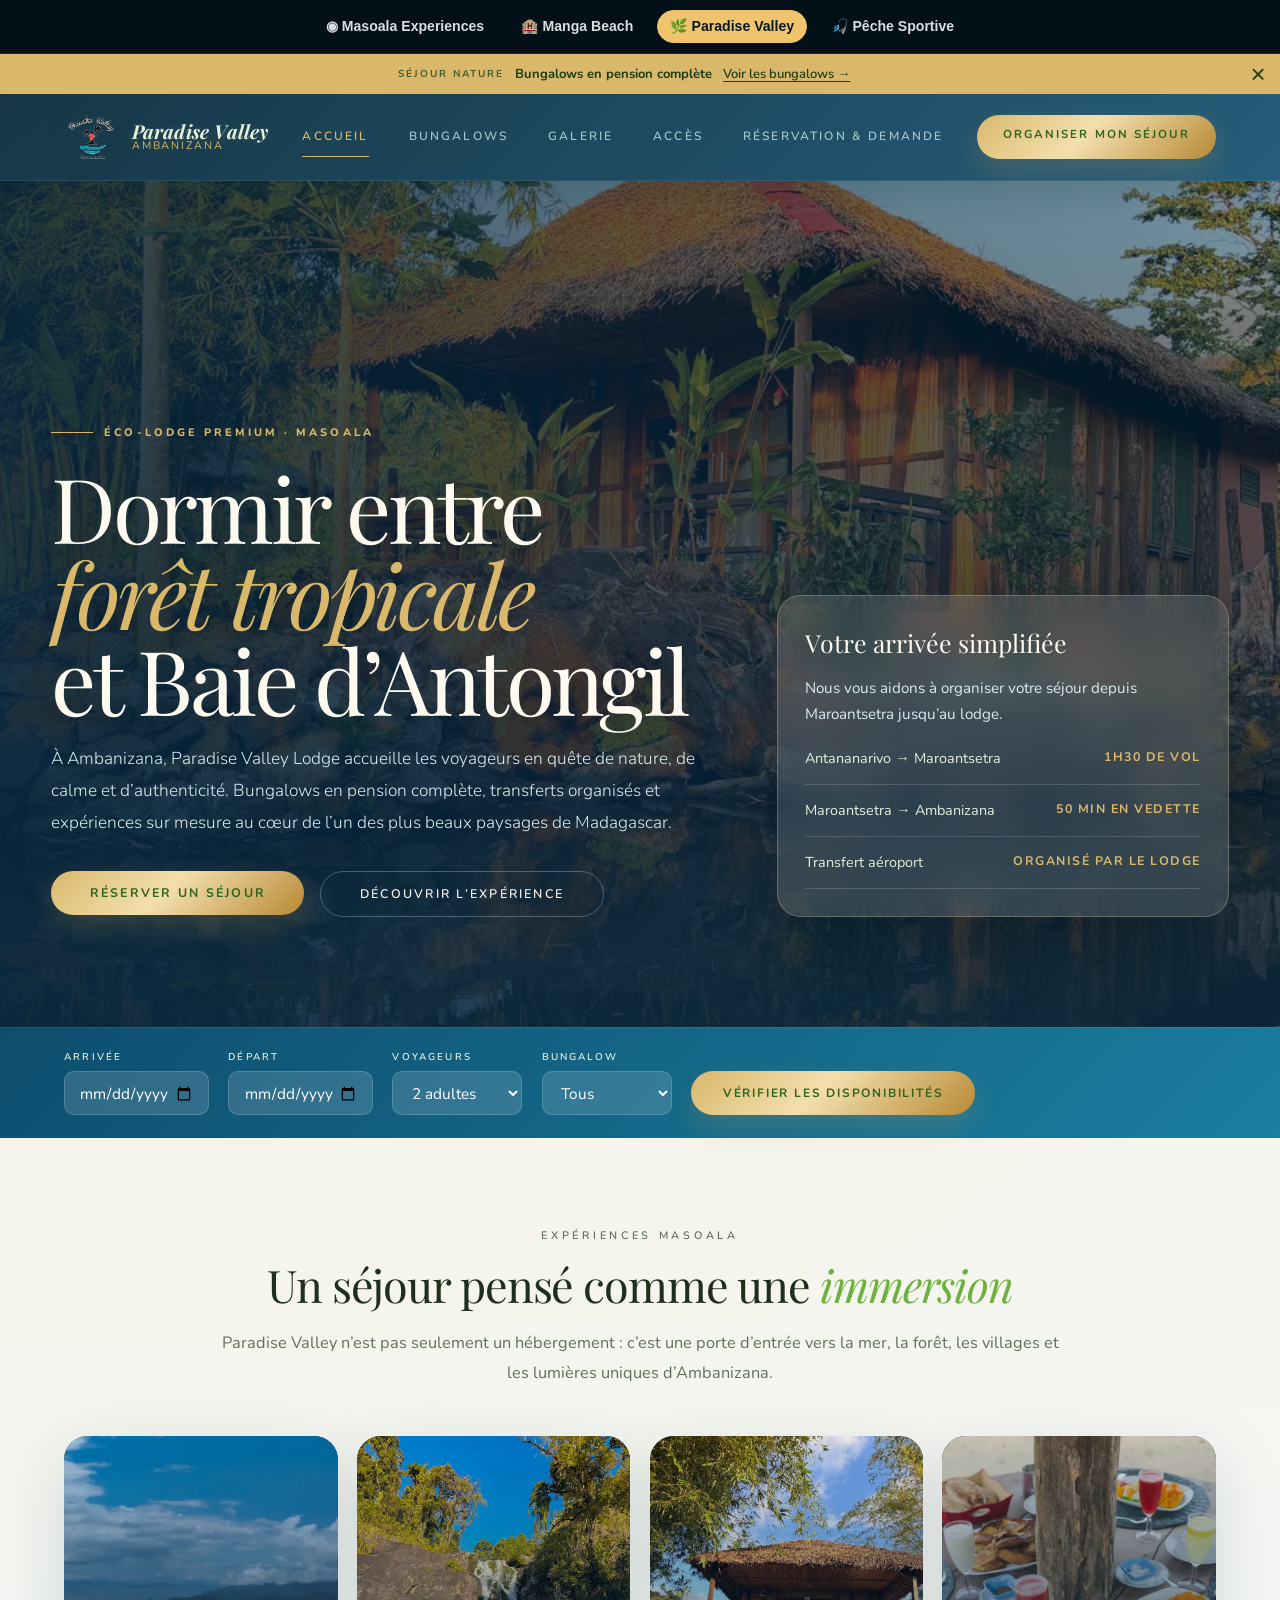
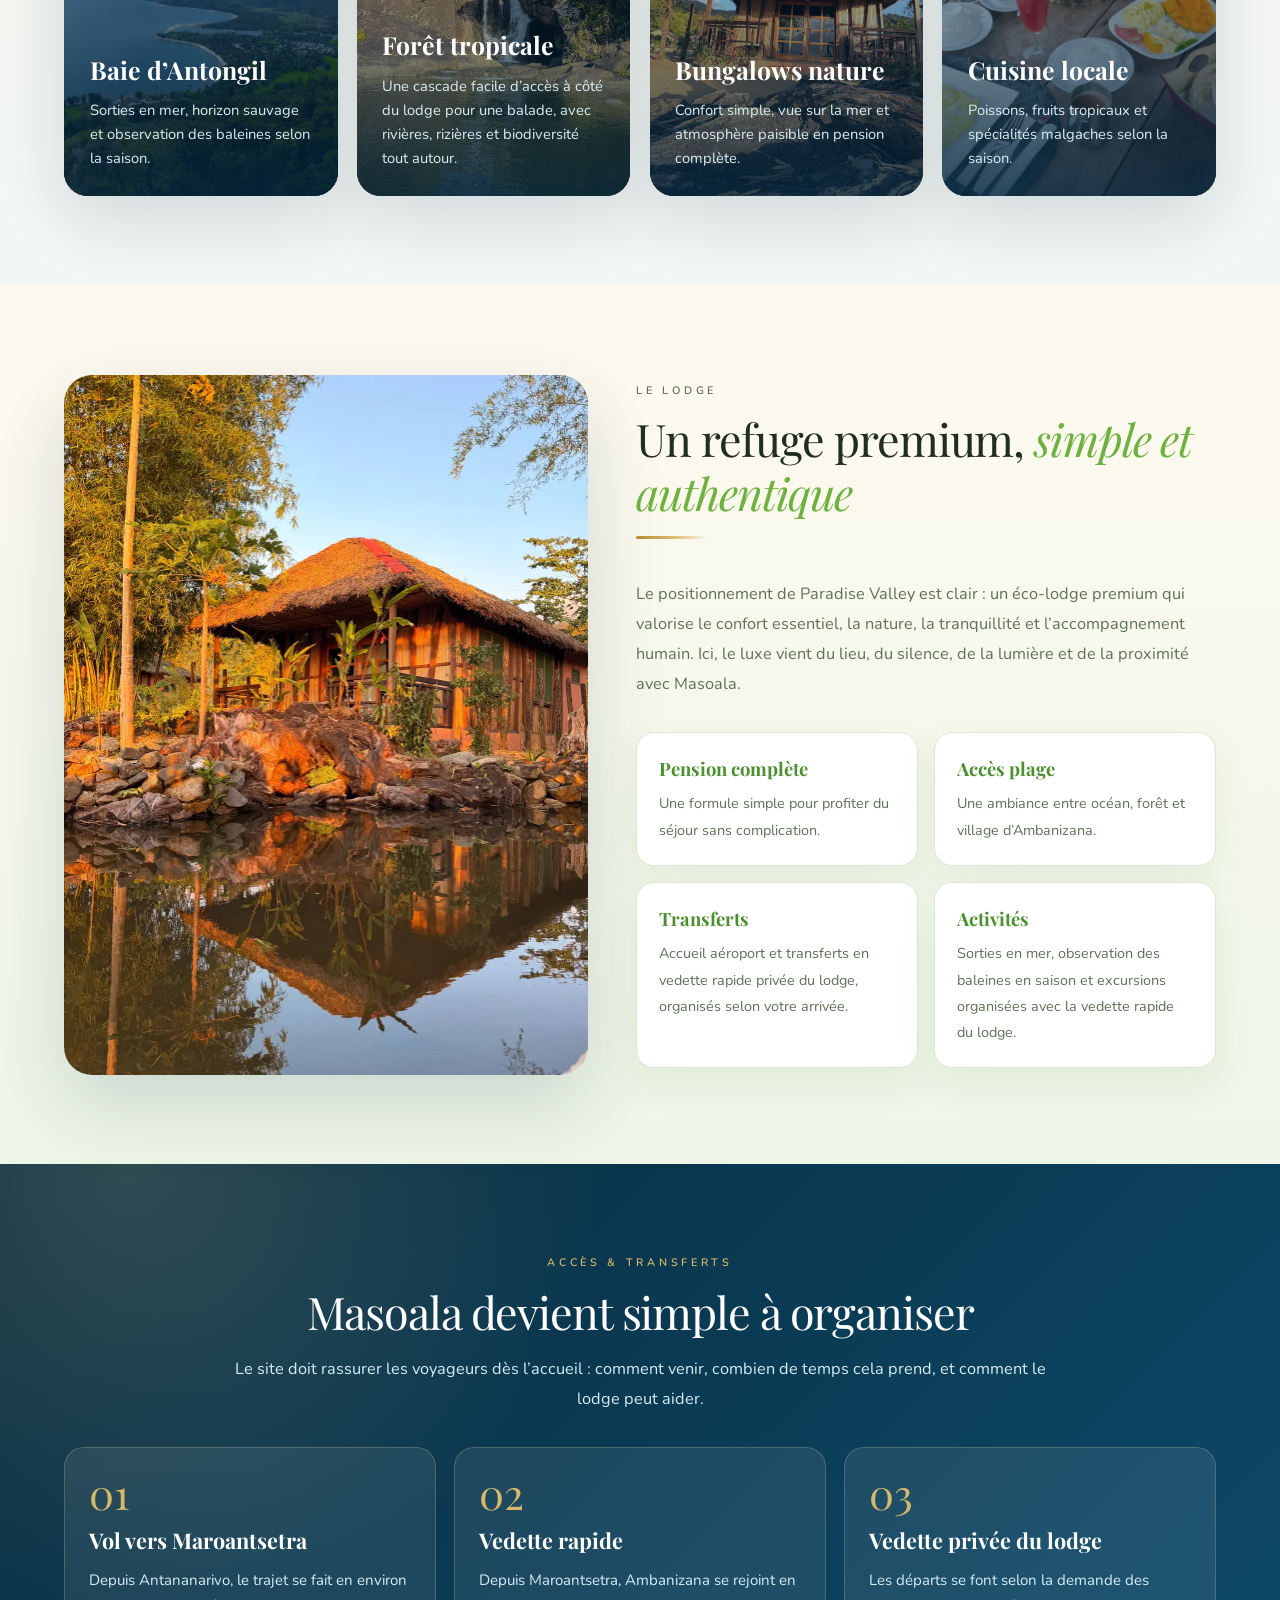
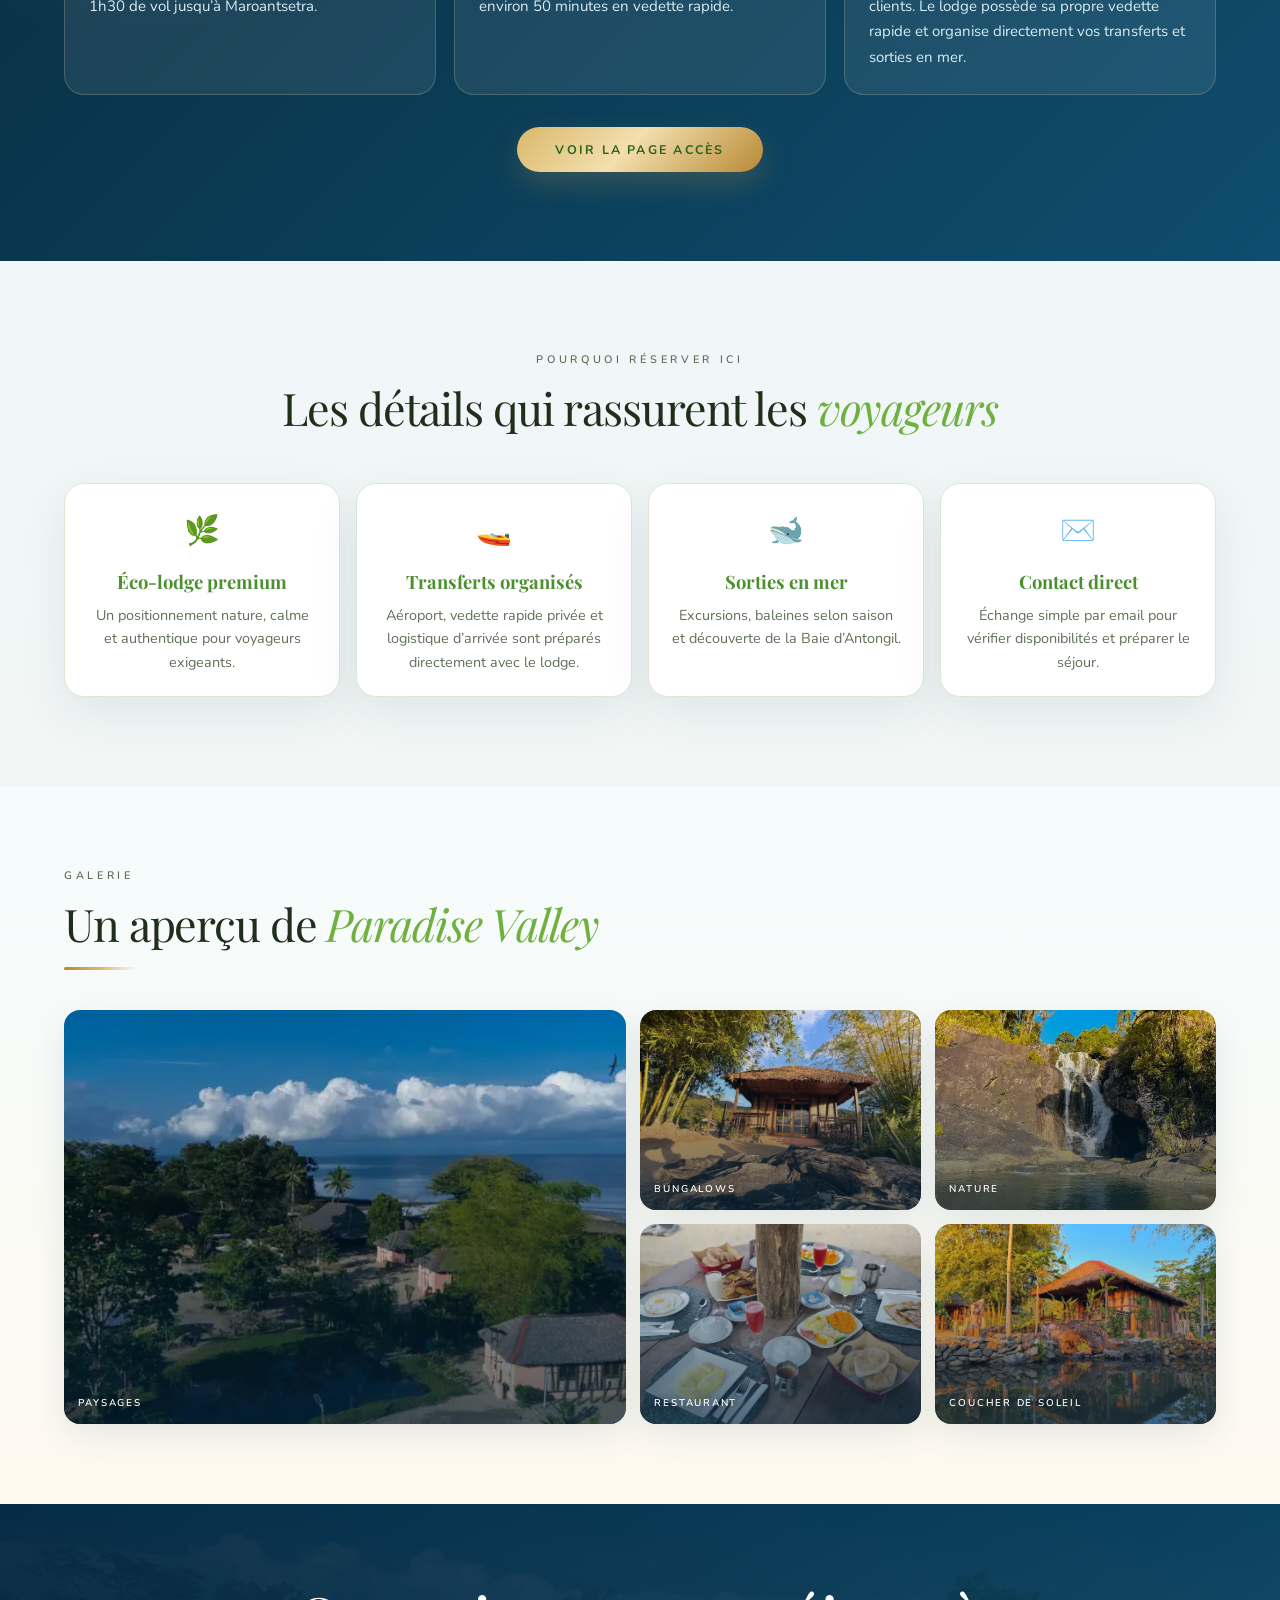
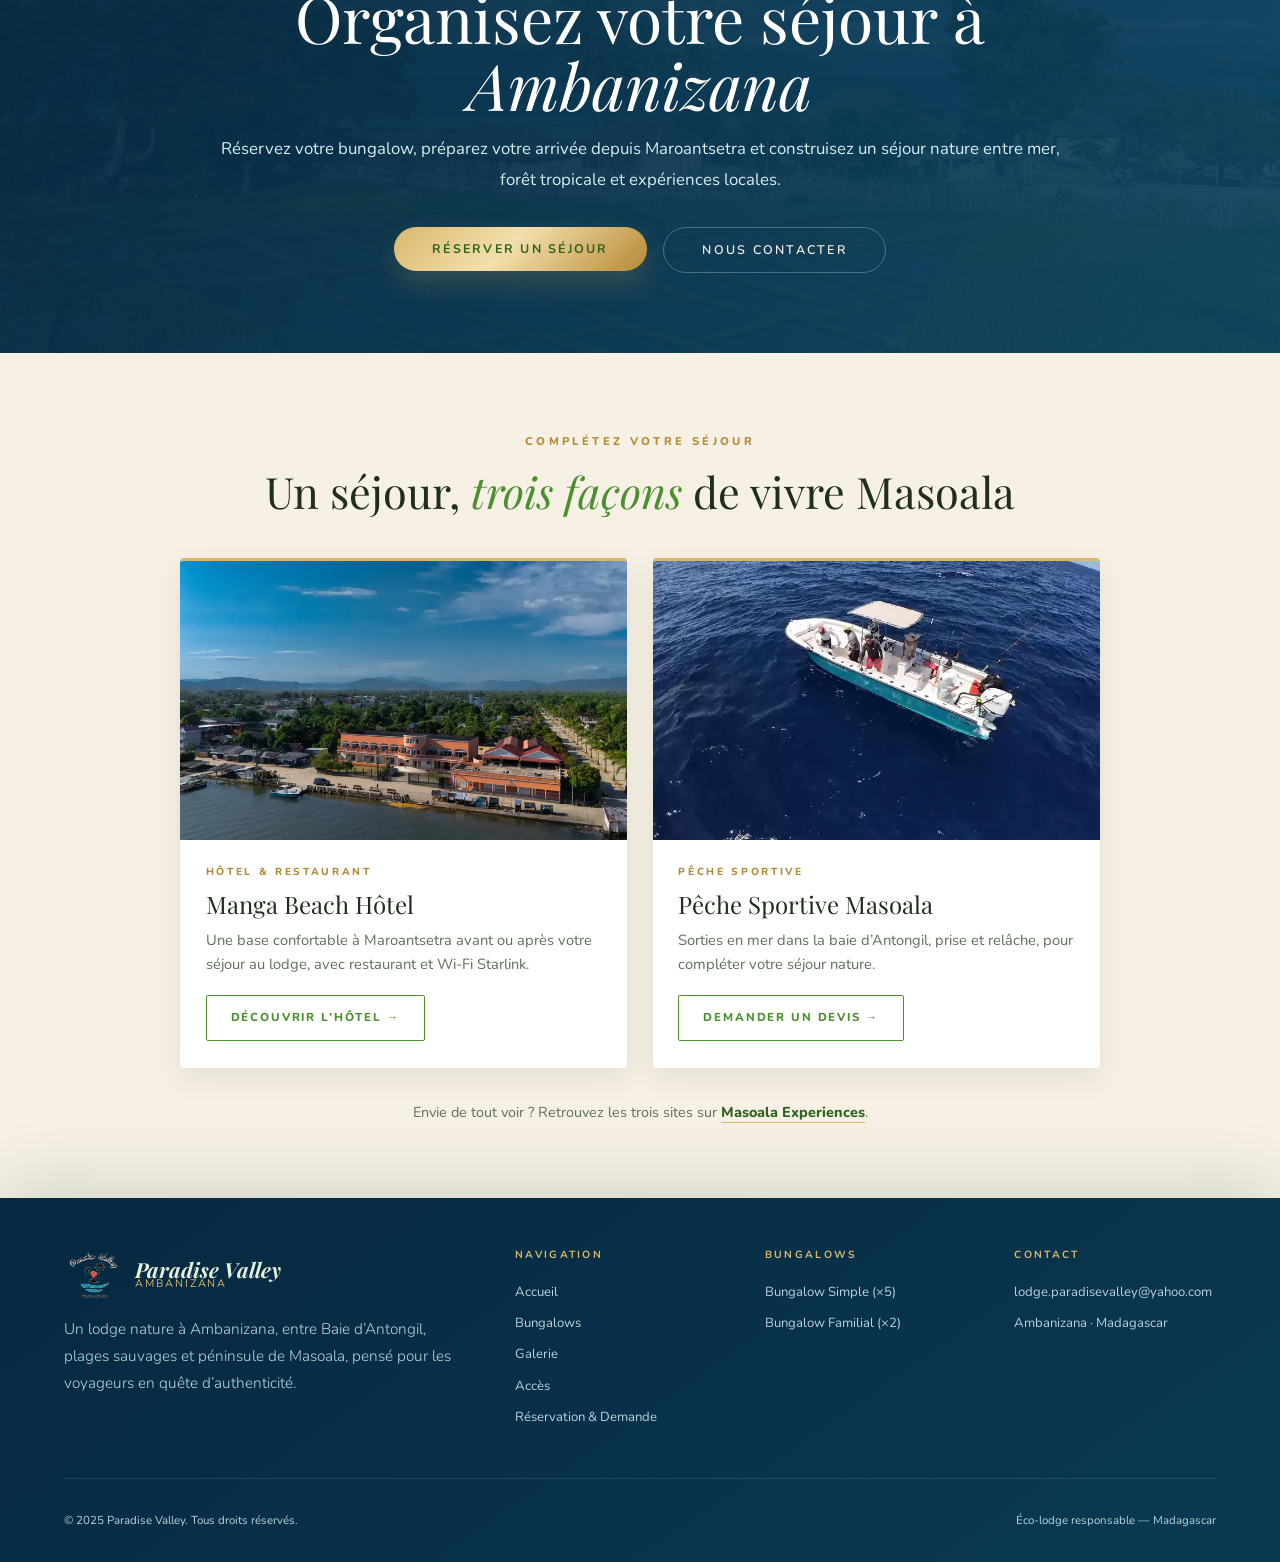
==== commit f509fd00: "Add files via upload" ====
--- a/index.html
+++ b/index.html
@@ -7,7 +7,25 @@
 <meta property="og:url" content="https://lodge-paradisevalley.com/"/><link rel="canonical" href="https://lodge-paradisevalley.com/"/>
   <link rel="icon" href="favicon.ico">
 <script>try{if(sessionStorage.getItem("wz_splash"))document.documentElement.classList.add("wz-skip")}catch(e){}</script>
-<style>.wz-splash{display:none}</style>
+<style>.wz-splash{display:none}
+.link-stay{background:var(--sand-light);padding:5rem 4rem 4.5rem;text-align:center}
+.link-stay-label{font-family:'Nunito',sans-serif;font-size:.7rem;letter-spacing:.3em;text-transform:uppercase;color:var(--sand-dark);font-weight:800;margin-bottom:.9rem}
+.link-stay-title{font-family:'Playfair Display',serif;font-size:clamp(1.9rem,4vw,2.7rem);font-weight:400;line-height:1.2;color:var(--text);margin:0}
+.link-stay-title em{font-style:italic;color:var(--ocean)}
+.link-stay-grid{display:grid;grid-template-columns:repeat(2,1fr);gap:1.6rem;max-width:920px;margin:2.5rem auto 0;text-align:left}
+.link-stay-card{display:flex;flex-direction:column;background:#fff;border-top:3px solid var(--sand);border-radius:4px;box-shadow:0 10px 30px rgba(31,47,28,.09);overflow:hidden;transition:transform .25s,box-shadow .25s;color:inherit;text-decoration:none}
+.link-stay-card:hover{transform:translateY(-4px);box-shadow:0 16px 38px rgba(31,47,28,.15)}
+.link-stay-card img{width:100%;height:auto;aspect-ratio:8/5;object-fit:cover;display:block}
+.link-stay-body{padding:1.5rem 1.6rem 1.7rem;display:flex;flex-direction:column;gap:.55rem;flex:1}
+.link-stay-tag{font-family:'Nunito',sans-serif;font-size:.64rem;letter-spacing:.26em;text-transform:uppercase;color:var(--sand-dark);font-weight:800}
+.link-stay-name{font-family:'Playfair Display',serif;font-size:1.5rem;color:var(--text);line-height:1.2}
+.link-stay-text{font-family:'Nunito',sans-serif;font-size:.92rem;line-height:1.65;color:var(--muted);flex:1}
+.link-stay-btn{align-self:flex-start;margin-top:.6rem;border:1px solid var(--ocean);color:var(--ocean);padding:.8rem 1.5rem;font-family:'Nunito',sans-serif;font-size:.72rem;letter-spacing:.16em;text-transform:uppercase;font-weight:800;border-radius:2px;transition:all .25s;display:inline-block}
+.link-stay-card:hover .link-stay-btn{background:var(--sand);border-color:var(--sand);color:var(--ocean-dark)}
+.link-stay-all{margin-top:2rem;font-family:'Nunito',sans-serif;font-size:.9rem;color:var(--muted)}
+.link-stay-all a{color:var(--ocean-dark);font-weight:800;border-bottom:1px solid var(--sand)}
+@media(max-width:700px){.link-stay{padding:3.5rem 1.2rem 3.2rem}.link-stay-grid{grid-template-columns:1fr}.link-stay-btn{width:100%;text-align:center}}
+</style>
 <link rel="stylesheet" href="assets/welcome.css?v=1"/>
 </head> <body>
 <div class="wz-splash" aria-hidden="true">
@@ -21,7 +39,24 @@
 </div>
 <div class="wz-waves"><svg viewBox="0 0 1200 90" preserveAspectRatio="none"><path fill="#d9b86c" fill-opacity=".35" d="M0 45 Q150 15 300 45 T600 45 T900 45 T1200 45 V90 H0Z"/></svg><svg viewBox="0 0 1200 90" preserveAspectRatio="none"><path fill="#f0dfb2" fill-opacity=".25" d="M0 55 Q150 85 300 55 T600 55 T900 55 T1200 55 V90 H0Z"/></svg></div>
 </div>
- <div class="ecosystem-nav" aria-label="Navigation écosystème Masoala"> <a href="https://masoala-experiences.com/">◉ Masoala Experiences</a> <a href="https://mangabeach-madagascar.mg/">🏨 Manga Beach</a> <a href="https://lodge-paradisevalley.com/" class="active">🌿 Paradise Valley</a> <a href="https://mangabeachfishing-masoala.com/">🎣 Pêche Sportive</a> </div> <nav> <a aria-label="Paradise Valley accueil" class="nav-logo" href="index.html"><img alt="Logo Paradise Valley" class="nav-logo-mark" src="assets/paradise-valley-logo.png"/><span class="nav-logo-text"><strong>Paradise Valley</strong><span>Ambanizana</span></span></a> <div aria-label="Navigation principale" class="nav-links"> <a class="active" href="index.html">Accueil</a> <a href="chambres.html">Bungalows</a> <a href="galerie.html">Galerie</a> <a href="acces.html">Accès</a> <a href="reservation.html">Réservation &amp; Demande</a> </div> <a class="nav-cta" href="reservation.html">Organiser mon séjour</a> <button aria-expanded="false" aria-label="Menu" class="hamburger" id="hamburger"><span></span><span></span><span></span></button> </nav> <div class="mobile-menu" id="mobile-menu"> <a href="index.html">Accueil</a> <a href="chambres.html">Bungalows</a> <a href="galerie.html">Galerie</a> <a href="acces.html">Accès</a> <a href="reservation.html">Réservation &amp; Demande</a> <a href="reservation.html"><button class="mob-cta">Organiser mon séjour</button></a> </div> <section class="pv-hero-premium"> <picture><source media="(max-width: 700px)" srcset="assets/images/hero-lodge-mobile.webp"/><img alt="Paradise Valley Lodge à Ambanizana, entre océan et forêt tropicale" class="hero-bg-img" loading="eager" src="assets/images/hero-lodge.webp"/></picture> <div class="pv-hero-inner"> <div> <div class="pv-kicker">Éco-lodge premium · Masoala</div> <h1 class="pv-hero-title">Dormir entre<br/><em>forêt tropicale</em><br/>et Baie d’Antongil</h1> <p class="pv-hero-text">À Ambanizana, Paradise Valley Lodge accueille les voyageurs en quête de nature, de calme et d’authenticité. Bungalows en pension complète, transferts organisés et expériences sur mesure au cœur de l’un des plus beaux paysages de Madagascar.</p> <div class="pv-hero-actions"> <a href="reservation.html"><button class="btn-primary">Réserver un séjour</button></a> <a href="#experiences"><button class="btn-outline-light">Découvrir l’expérience</button></a> </div> </div> <aside aria-label="Informations essentielles Paradise Valley Lodge" class="pv-hero-card"> <div class="pv-hero-card-title">Votre arrivée simplifiée</div> <p style="color:#d9edf3;line-height:1.7;font-size:.95rem;">Nous vous aidons à organiser votre séjour depuis Maroantsetra jusqu’au lodge.</p> <div class="pv-hero-list"> <div><span>Antananarivo → Maroantsetra</span><strong>1h30 de vol</strong></div> <div><span>Maroantsetra → Ambanizana</span><strong>50 min en vedette</strong></div> <div><span>Transfert aéroport</span><strong>Organisé par le lodge</strong></div> </div> </aside> </div> </section> <section aria-label="Recherche de disponibilité" class="booking-bar" id="home-booking-bar"> <div class="bk-group"><label for="home-checkin">Arrivée</label><input id="home-checkin" name="checkin" type="date"/></div> <div class="bk-group"><label for="home-checkout">Départ</label><input id="home-checkout" name="checkout" type="date"/></div> <div class="bk-group"><label for="home-guests">Voyageurs</label><select id="home-guests" name="guests"><option value="1-0">1 adulte</option><option selected="" value="2-0">2 adultes</option><option value="3-0">3 adultes</option><option value="4-0">4 adultes</option><option value="2-2">Famille</option></select></div> <div class="bk-group"><label for="home-room">Bungalow</label><select id="home-room" name="room"><option value="">Tous</option><option value="bungalow">Bungalow simple</option><option value="villa">Bungalow familial</option></select></div> <button class="btn-search" id="check-availability" type="button">Vérifier les disponibilités</button> </section> <section class="pv-premium-section" id="experiences"> <div class="pv-section-center"> <div class="section-label">Expériences Masoala</div> <h2 class="section-title">Un séjour pensé comme une <em>immersion</em></h2> <p class="pv-section-sub">Paradise Valley n’est pas seulement un hébergement : c’est une porte d’entrée vers la mer, la forêt, les villages et les lumières uniques d’Ambanizana.</p> </div> <div class="pv-experience-grid"> <a class="pv-experience-card" href="reservation.html"><img alt="Baie d’Antongil et côte d’Ambanizana vues du ciel" loading="lazy" src="assets/images/galerie/aerien/pv-aerien-baie.webp"/><div class="pv-experience-content"><h3>Baie d’Antongil</h3><p>Sorties en mer, horizon sauvage et observation des baleines selon la saison.</p></div></a> <a class="pv-experience-card" href="galerie.html"><img alt="Cascade et bassin naturel près du lodge" loading="lazy" src="assets/images/galerie/nature/pv-cascade.webp"/><div class="pv-experience-content"><h3>Forêt tropicale</h3><p>Une cascade facile d’accès à côté du lodge pour une balade, avec rivières, rizières et biodiversité tout autour.</p></div></a> <a class="pv-experience-card" href="chambres.html"><img alt="Bungalow en bois et chaume entouré de bambous" loading="lazy" src="assets/images/galerie/bungalows/pv-bungalow-bambous.webp"/><div class="pv-experience-content"><h3>Bungalows nature</h3><p>Confort simple, vue sur la mer et atmosphère paisible en pension complète.</p></div></a> <a class="pv-experience-card" href="reservation.html"><img alt="Restaurant local Paradise Valley Lodge" loading="lazy" src="assets/images/galerie/restaurant/restaurant-02.webp"/><div class="pv-experience-content"><h3>Cuisine locale</h3><p>Poissons, fruits tropicaux et spécialités malgaches selon la saison.</p></div></a> </div> </section> <section class="pv-premium-section pv-lodge-story"> <div class="pv-story-photo"><img alt="Bungalow reflété dans le bassin au coucher du soleil" loading="lazy" src="assets/images/galerie/bungalows/pv-bassin-reflet-v.webp"/></div> <div> <div class="section-label">Le lodge</div> <h2 class="section-title">Un refuge premium, <em>simple et authentique</em></h2> <div class="sand-line"></div> <p class="pv-section-sub" style="margin:0;">Le positionnement de Paradise Valley est clair : un éco-lodge premium qui valorise le confort essentiel, la nature, la tranquillité et l’accompagnement humain. Ici, le luxe vient du lieu, du silence, de la lumière et de la proximité avec Masoala.</p> <div class="pv-story-list"> <div class="pv-story-item"><strong>Pension complète</strong><span>Une formule simple pour profiter du séjour sans complication.</span></div> <div class="pv-story-item"><strong>Accès plage</strong><span>Une ambiance entre océan, forêt et village d’Ambanizana.</span></div> <div class="pv-story-item"><strong>Transferts</strong><span>Accueil aéroport et transferts en vedette rapide privée du lodge, organisés selon votre arrivée.</span></div> <div class="pv-story-item"><strong>Activités</strong><span>Sorties en mer, observation des baleines en saison et excursions organisées avec la vedette rapide du lodge.</span></div> </div> </div> </section> <section class="pv-premium-section pv-access-strip"> <div class="pv-section-center" style="margin-bottom:1rem;"> <div class="section-label" style="color:var(--sand);">Accès &amp; transferts</div> <h2 class="section-title" style="color:#fff;">Masoala devient simple à organiser</h2> <p class="pv-section-sub" style="color:#d6edf4;">Le site doit rassurer les voyageurs dès l’accueil : comment venir, combien de temps cela prend, et comment le lodge peut aider.</p> </div> <div class="pv-access-grid"> <div class="pv-access-card"><div class="num">01</div><h3>Vol vers Maroantsetra</h3><p>Depuis Antananarivo, le trajet se fait en environ 1h30 de vol jusqu’à Maroantsetra.</p></div> <div class="pv-access-card"><div class="num">02</div><h3>Vedette rapide</h3><p>Depuis Maroantsetra, Ambanizana se rejoint en environ 50 minutes en vedette rapide.</p></div> <div class="pv-access-card"><div class="num">03</div><h3>Vedette privée du lodge</h3><p>Les départs se font selon la demande des clients. Le lodge possède sa propre vedette rapide et organise directement vos transferts et sorties en mer.</p></div> </div> <div style="text-align:center;margin-top:2rem;"><a href="acces.html"><button class="btn-primary">Voir la page Accès</button></a></div> </section> <section class="pv-premium-section"> <div class="pv-section-center"> <div class="section-label">Pourquoi réserver ici</div> <h2 class="section-title">Les détails qui rassurent les <em>voyageurs</em></h2> </div> <div class="pv-trust-grid"> <div class="pv-trust-card"><div class="pv-trust-icon">🌿</div><h3>Éco-lodge premium</h3><p>Un positionnement nature, calme et authentique pour voyageurs exigeants.</p></div> <div class="pv-trust-card"><div class="pv-trust-icon">🚤</div><h3>Transferts organisés</h3><p>Aéroport, vedette rapide privée et logistique d’arrivée sont préparés directement avec le lodge.</p></div> <div class="pv-trust-card"><div class="pv-trust-icon">🐋</div><h3>Sorties en mer</h3><p>Excursions, baleines selon saison et découverte de la Baie d’Antongil.</p></div> <div class="pv-trust-card"><div class="pv-trust-icon">✉️</div><h3>Contact direct</h3><p>Échange simple par email pour vérifier disponibilités et préparer le séjour.</p></div> </div> </section> <section class="gallery-preview"> <div class="section-label">Galerie</div> <h2 class="section-title">Un aperçu de <em>Paradise Valley</em></h2> <div class="sand-line"></div> <div class="gallery-grid"> <a class="gi" href="galerie.html"><img alt="Vue aérienne de Paradise Valley" class="experience-photo" loading="lazy" src="assets/images/galerie/aerien/pv-aerien-lodge-thumb.webp"/><div class="gi-overlay"></div><div class="gi-label">Paysages</div></a> <a class="gi" href="galerie.html" style="height:200px"><img alt="Bungalow Paradise Valley" class="experience-photo" loading="lazy" src="assets/images/galerie/bungalows/pv-bungalow-bambous-thumb.webp"/><div class="gi-overlay"></div><div class="gi-label">Bungalows</div></a> <a class="gi" href="galerie.html" style="height:200px"><img alt="Cascade naturelle" class="experience-photo" loading="lazy" src="assets/images/galerie/nature/pv-cascade-thumb.webp"/><div class="gi-overlay"></div><div class="gi-label">Nature</div></a> <a class="gi" href="galerie.html" style="height:200px"><img alt="Restaurant Paradise Valley" class="experience-photo" loading="lazy" src="assets/images/galerie/restaurant/restaurant-02-thumb.webp"/><div class="gi-overlay"></div><div class="gi-label">Restaurant</div></a> <a class="gi" href="galerie.html" style="height:200px"><img alt="Bungalow reflété dans le bassin" class="experience-photo" loading="lazy" src="assets/images/galerie/bungalows/pv-bassin-reflet-thumb.webp"/><div class="gi-overlay"></div><div class="gi-label">Coucher de soleil</div></a> </div> </section> <section class="pv-final-cta"> <div class="pv-final-inner"> <h2>Organisez votre séjour à <em>Ambanizana</em></h2> <p>Réservez votre bungalow, préparez votre arrivée depuis Maroantsetra et construisez un séjour nature entre mer, forêt tropicale et expériences locales.</p> <div class="pv-hero-actions" style="justify-content:center;"> <a href="reservation.html"><button class="btn-primary">Réserver un séjour</button></a> <a href="mailto:lodge.paradisevalley@yahoo.com"><button class="btn-outline-light">Nous contacter</button></a> </div> </div> </section> <footer> <div class="ft-top"> <div><div class="ft-logo"><img alt="Logo Paradise Valley" class="ft-logo-mark" src="assets/paradise-valley-logo.png"><span class="ft-logo-text"><strong>Paradise Valley</strong><span>Ambanizana</span></span></img></div><p class="ft-desc">Un lodge nature à Ambanizana, entre Baie d’Antongil, plages sauvages et péninsule de Masoala, pensé pour les voyageurs en quête d’authenticité.</p></div> <div class="ft-col"><div class="ft-col-title">Navigation</div><a href="index.html">Accueil</a><a href="chambres.html">Bungalows</a><a href="galerie.html">Galerie</a><a href="acces.html">Accès</a><a href="reservation.html">Réservation &amp; Demande</a></div> <div class="ft-col"><div class="ft-col-title">Bungalows</div><a href="chambres.html">Bungalow Simple (×5)</a><a href="chambres.html">Bungalow Familial (×2)</a></div> <div class="ft-col"><div class="ft-col-title">Contact</div><a href="mailto:lodge.paradisevalley@yahoo.com">lodge.paradisevalley@yahoo.com</a><a href="reservation.html">Ambanizana · Madagascar</a></div> </div> <div class="ft-bottom"><span>© 2025 Paradise Valley. Tous droits réservés.</span><span>Éco-lodge responsable — Madagascar</span></div> </footer> <script>
+ <div class="ecosystem-nav" aria-label="Navigation écosystème Masoala"> <a href="https://masoala-experiences.com/">◉ Masoala Experiences</a> <a href="https://mangabeach-madagascar.mg/">🏨 Manga Beach</a> <a href="https://lodge-paradisevalley.com/" class="active">🌿 Paradise Valley</a> <a href="https://mangabeachfishing-masoala.com/">🎣 Pêche Sportive</a> </div> <nav> <a aria-label="Paradise Valley accueil" class="nav-logo" href="index.html"><img alt="Logo Paradise Valley" class="nav-logo-mark" src="assets/paradise-valley-logo.png"/><span class="nav-logo-text"><strong>Paradise Valley</strong><span>Ambanizana</span></span></a> <div aria-label="Navigation principale" class="nav-links"> <a class="active" href="index.html">Accueil</a> <a href="chambres.html">Bungalows</a> <a href="galerie.html">Galerie</a> <a href="acces.html">Accès</a> <a href="reservation.html">Réservation &amp; Demande</a> </div> <a class="nav-cta" href="reservation.html">Organiser mon séjour</a> <button aria-expanded="false" aria-label="Menu" class="hamburger" id="hamburger"><span></span><span></span><span></span></button> </nav> <div class="mobile-menu" id="mobile-menu"> <a href="index.html">Accueil</a> <a href="chambres.html">Bungalows</a> <a href="galerie.html">Galerie</a> <a href="acces.html">Accès</a> <a href="reservation.html">Réservation &amp; Demande</a> <a href="reservation.html"><button class="mob-cta">Organiser mon séjour</button></a> </div> <section class="pv-hero-premium"> <picture><source media="(max-width: 700px)" srcset="assets/images/hero-lodge-mobile.webp"/><img alt="Paradise Valley Lodge à Ambanizana, entre océan et forêt tropicale" class="hero-bg-img" loading="eager" src="assets/images/hero-lodge.webp"/></picture> <div class="pv-hero-inner"> <div> <div class="pv-kicker">Éco-lodge premium · Masoala</div> <h1 class="pv-hero-title">Dormir entre<br/><em>forêt tropicale</em><br/>et Baie d’Antongil</h1> <p class="pv-hero-text">À Ambanizana, Paradise Valley Lodge accueille les voyageurs en quête de nature, de calme et d’authenticité. Bungalows en pension complète, transferts organisés et expériences sur mesure au cœur de l’un des plus beaux paysages de Madagascar.</p> <div class="pv-hero-actions"> <a href="reservation.html"><button class="btn-primary">Réserver un séjour</button></a> <a href="#experiences"><button class="btn-outline-light">Découvrir l’expérience</button></a> </div> </div> <aside aria-label="Informations essentielles Paradise Valley Lodge" class="pv-hero-card"> <div class="pv-hero-card-title">Votre arrivée simplifiée</div> <p style="color:#d9edf3;line-height:1.7;font-size:.95rem;">Nous vous aidons à organiser votre séjour depuis Maroantsetra jusqu’au lodge.</p> <div class="pv-hero-list"> <div><span>Antananarivo → Maroantsetra</span><strong>1h30 de vol</strong></div> <div><span>Maroantsetra → Ambanizana</span><strong>50 min en vedette</strong></div> <div><span>Transfert aéroport</span><strong>Organisé par le lodge</strong></div> </div> </aside> </div> </section> <section aria-label="Recherche de disponibilité" class="booking-bar" id="home-booking-bar"> <div class="bk-group"><label for="home-checkin">Arrivée</label><input id="home-checkin" name="checkin" type="date"/></div> <div class="bk-group"><label for="home-checkout">Départ</label><input id="home-checkout" name="checkout" type="date"/></div> <div class="bk-group"><label for="home-guests">Voyageurs</label><select id="home-guests" name="guests"><option value="1-0">1 adulte</option><option selected="" value="2-0">2 adultes</option><option value="3-0">3 adultes</option><option value="4-0">4 adultes</option><option value="2-2">Famille</option></select></div> <div class="bk-group"><label for="home-room">Bungalow</label><select id="home-room" name="room"><option value="">Tous</option><option value="bungalow">Bungalow simple</option><option value="villa">Bungalow familial</option></select></div> <button class="btn-search" id="check-availability" type="button">Vérifier les disponibilités</button> </section> <section class="pv-premium-section" id="experiences"> <div class="pv-section-center"> <div class="section-label">Expériences Masoala</div> <h2 class="section-title">Un séjour pensé comme une <em>immersion</em></h2> <p class="pv-section-sub">Paradise Valley n’est pas seulement un hébergement : c’est une porte d’entrée vers la mer, la forêt, les villages et les lumières uniques d’Ambanizana.</p> </div> <div class="pv-experience-grid"> <a class="pv-experience-card" href="reservation.html"><img alt="Baie d’Antongil et côte d’Ambanizana vues du ciel" loading="lazy" src="assets/images/galerie/aerien/pv-aerien-baie.webp"/><div class="pv-experience-content"><h3>Baie d’Antongil</h3><p>Sorties en mer, horizon sauvage et observation des baleines selon la saison.</p></div></a> <a class="pv-experience-card" href="galerie.html"><img alt="Cascade et bassin naturel près du lodge" loading="lazy" src="assets/images/galerie/nature/pv-cascade.webp"/><div class="pv-experience-content"><h3>Forêt tropicale</h3><p>Une cascade facile d’accès à côté du lodge pour une balade, avec rivières, rizières et biodiversité tout autour.</p></div></a> <a class="pv-experience-card" href="chambres.html"><img alt="Bungalow en bois et chaume entouré de bambous" loading="lazy" src="assets/images/galerie/bungalows/pv-bungalow-bambous.webp"/><div class="pv-experience-content"><h3>Bungalows nature</h3><p>Confort simple, vue sur la mer et atmosphère paisible en pension complète.</p></div></a> <a class="pv-experience-card" href="reservation.html"><img alt="Restaurant local Paradise Valley Lodge" loading="lazy" src="assets/images/galerie/restaurant/restaurant-02.webp"/><div class="pv-experience-content"><h3>Cuisine locale</h3><p>Poissons, fruits tropicaux et spécialités malgaches selon la saison.</p></div></a> </div> </section> <section class="pv-premium-section pv-lodge-story"> <div class="pv-story-photo"><img alt="Bungalow reflété dans le bassin au coucher du soleil" loading="lazy" src="assets/images/galerie/bungalows/pv-bassin-reflet-v.webp"/></div> <div> <div class="section-label">Le lodge</div> <h2 class="section-title">Un refuge premium, <em>simple et authentique</em></h2> <div class="sand-line"></div> <p class="pv-section-sub" style="margin:0;">Le positionnement de Paradise Valley est clair : un éco-lodge premium qui valorise le confort essentiel, la nature, la tranquillité et l’accompagnement humain. Ici, le luxe vient du lieu, du silence, de la lumière et de la proximité avec Masoala.</p> <div class="pv-story-list"> <div class="pv-story-item"><strong>Pension complète</strong><span>Une formule simple pour profiter du séjour sans complication.</span></div> <div class="pv-story-item"><strong>Accès plage</strong><span>Une ambiance entre océan, forêt et village d’Ambanizana.</span></div> <div class="pv-story-item"><strong>Transferts</strong><span>Accueil aéroport et transferts en vedette rapide privée du lodge, organisés selon votre arrivée.</span></div> <div class="pv-story-item"><strong>Activités</strong><span>Sorties en mer, observation des baleines en saison et excursions organisées avec la vedette rapide du lodge.</span></div> </div> </div> </section> <section class="pv-premium-section pv-access-strip"> <div class="pv-section-center" style="margin-bottom:1rem;"> <div class="section-label" style="color:var(--sand);">Accès &amp; transferts</div> <h2 class="section-title" style="color:#fff;">Masoala devient simple à organiser</h2> <p class="pv-section-sub" style="color:#d6edf4;">Le site doit rassurer les voyageurs dès l’accueil : comment venir, combien de temps cela prend, et comment le lodge peut aider.</p> </div> <div class="pv-access-grid"> <div class="pv-access-card"><div class="num">01</div><h3>Vol vers Maroantsetra</h3><p>Depuis Antananarivo, le trajet se fait en environ 1h30 de vol jusqu’à Maroantsetra.</p></div> <div class="pv-access-card"><div class="num">02</div><h3>Vedette rapide</h3><p>Depuis Maroantsetra, Ambanizana se rejoint en environ 50 minutes en vedette rapide.</p></div> <div class="pv-access-card"><div class="num">03</div><h3>Vedette privée du lodge</h3><p>Les départs se font selon la demande des clients. Le lodge possède sa propre vedette rapide et organise directement vos transferts et sorties en mer.</p></div> </div> <div style="text-align:center;margin-top:2rem;"><a href="acces.html"><button class="btn-primary">Voir la page Accès</button></a></div> </section> <section class="pv-premium-section"> <div class="pv-section-center"> <div class="section-label">Pourquoi réserver ici</div> <h2 class="section-title">Les détails qui rassurent les <em>voyageurs</em></h2> </div> <div class="pv-trust-grid"> <div class="pv-trust-card"><div class="pv-trust-icon">🌿</div><h3>Éco-lodge premium</h3><p>Un positionnement nature, calme et authentique pour voyageurs exigeants.</p></div> <div class="pv-trust-card"><div class="pv-trust-icon">🚤</div><h3>Transferts organisés</h3><p>Aéroport, vedette rapide privée et logistique d’arrivée sont préparés directement avec le lodge.</p></div> <div class="pv-trust-card"><div class="pv-trust-icon">🐋</div><h3>Sorties en mer</h3><p>Excursions, baleines selon saison et découverte de la Baie d’Antongil.</p></div> <div class="pv-trust-card"><div class="pv-trust-icon">✉️</div><h3>Contact direct</h3><p>Échange simple par email pour vérifier disponibilités et préparer le séjour.</p></div> </div> </section> <section class="gallery-preview"> <div class="section-label">Galerie</div> <h2 class="section-title">Un aperçu de <em>Paradise Valley</em></h2> <div class="sand-line"></div> <div class="gallery-grid"> <a class="gi" href="galerie.html"><img alt="Vue aérienne de Paradise Valley" class="experience-photo" loading="lazy" src="assets/images/galerie/aerien/pv-aerien-lodge-thumb.webp"/><div class="gi-overlay"></div><div class="gi-label">Paysages</div></a> <a class="gi" href="galerie.html" style="height:200px"><img alt="Bungalow Paradise Valley" class="experience-photo" loading="lazy" src="assets/images/galerie/bungalows/pv-bungalow-bambous-thumb.webp"/><div class="gi-overlay"></div><div class="gi-label">Bungalows</div></a> <a class="gi" href="galerie.html" style="height:200px"><img alt="Cascade naturelle" class="experience-photo" loading="lazy" src="assets/images/galerie/nature/pv-cascade-thumb.webp"/><div class="gi-overlay"></div><div class="gi-label">Nature</div></a> <a class="gi" href="galerie.html" style="height:200px"><img alt="Restaurant Paradise Valley" class="experience-photo" loading="lazy" src="assets/images/galerie/restaurant/restaurant-02-thumb.webp"/><div class="gi-overlay"></div><div class="gi-label">Restaurant</div></a> <a class="gi" href="galerie.html" style="height:200px"><img alt="Bungalow reflété dans le bassin" class="experience-photo" loading="lazy" src="assets/images/galerie/bungalows/pv-bassin-reflet-thumb.webp"/><div class="gi-overlay"></div><div class="gi-label">Coucher de soleil</div></a> </div> </section> <section class="pv-final-cta"> <div class="pv-final-inner"> <h2>Organisez votre séjour à <em>Ambanizana</em></h2> <p>Réservez votre bungalow, préparez votre arrivée depuis Maroantsetra et construisez un séjour nature entre mer, forêt tropicale et expériences locales.</p> <div class="pv-hero-actions" style="justify-content:center;"> <a href="reservation.html"><button class="btn-primary">Réserver un séjour</button></a> <a href="mailto:lodge.paradisevalley@yahoo.com"><button class="btn-outline-light">Nous contacter</button></a> </div> </div> </section> <section class="link-stay" aria-labelledby="link-stay-title">
+<div class="link-stay-label">Complétez votre séjour</div>
+<h2 class="link-stay-title" id="link-stay-title">Un séjour, <em>trois façons</em> de vivre Masoala</h2>
+<div class="link-stay-grid">
+<a class="link-stay-card" href="https://mangabeach-madagascar.mg/">
+<img src="assets/images/lien-manga-beach.webp" alt="Vue aérienne de Manga Beach Hôtel à Maroantsetra" width="800" height="500" loading="lazy" decoding="async"/>
+<div class="link-stay-body"><span class="link-stay-tag">Hôtel &amp; restaurant</span><span class="link-stay-name">Manga Beach Hôtel</span>
+<span class="link-stay-text">Une base confortable à Maroantsetra avant ou après votre séjour au lodge, avec restaurant et Wi-Fi Starlink.</span>
+<span class="link-stay-btn">Découvrir l’hôtel →</span></div></a>
+<a class="link-stay-card" href="https://mangabeachfishing-masoala.com/">
+<img src="assets/images/lien-peche-sportive.webp" alt="Bateau de pêche sportive vu du ciel en pleine mer" width="800" height="500" loading="lazy" decoding="async"/>
+<div class="link-stay-body"><span class="link-stay-tag">Pêche sportive</span><span class="link-stay-name">Pêche Sportive Masoala</span>
+<span class="link-stay-text">Sorties en mer dans la baie d’Antongil, prise et relâche, pour compléter votre séjour nature.</span>
+<span class="link-stay-btn">Demander un devis →</span></div></a>
+</div>
+<p class="link-stay-all">Envie de tout voir ? Retrouvez les trois sites sur <a href="https://masoala-experiences.com/">Masoala Experiences</a>.</p>
+</section>
+<footer> <div class="ft-top"> <div><div class="ft-logo"><img alt="Logo Paradise Valley" class="ft-logo-mark" src="assets/paradise-valley-logo.png"><span class="ft-logo-text"><strong>Paradise Valley</strong><span>Ambanizana</span></span></img></div><p class="ft-desc">Un lodge nature à Ambanizana, entre Baie d’Antongil, plages sauvages et péninsule de Masoala, pensé pour les voyageurs en quête d’authenticité.</p></div> <div class="ft-col"><div class="ft-col-title">Navigation</div><a href="index.html">Accueil</a><a href="chambres.html">Bungalows</a><a href="galerie.html">Galerie</a><a href="acces.html">Accès</a><a href="reservation.html">Réservation &amp; Demande</a></div> <div class="ft-col"><div class="ft-col-title">Bungalows</div><a href="chambres.html">Bungalow Simple (×5)</a><a href="chambres.html">Bungalow Familial (×2)</a></div> <div class="ft-col"><div class="ft-col-title">Contact</div><a href="mailto:lodge.paradisevalley@yahoo.com">lodge.paradisevalley@yahoo.com</a><a href="reservation.html">Ambanizana · Madagascar</a></div> </div> <div class="ft-bottom"><span>© 2025 Paradise Valley. Tous droits réservés.</span><span>Éco-lodge responsable — Madagascar</span></div> </footer> <script>
 (function(){
 var btn=document.getElementById('hamburger');
 var menu=document.getElementById('mobile-menu');
